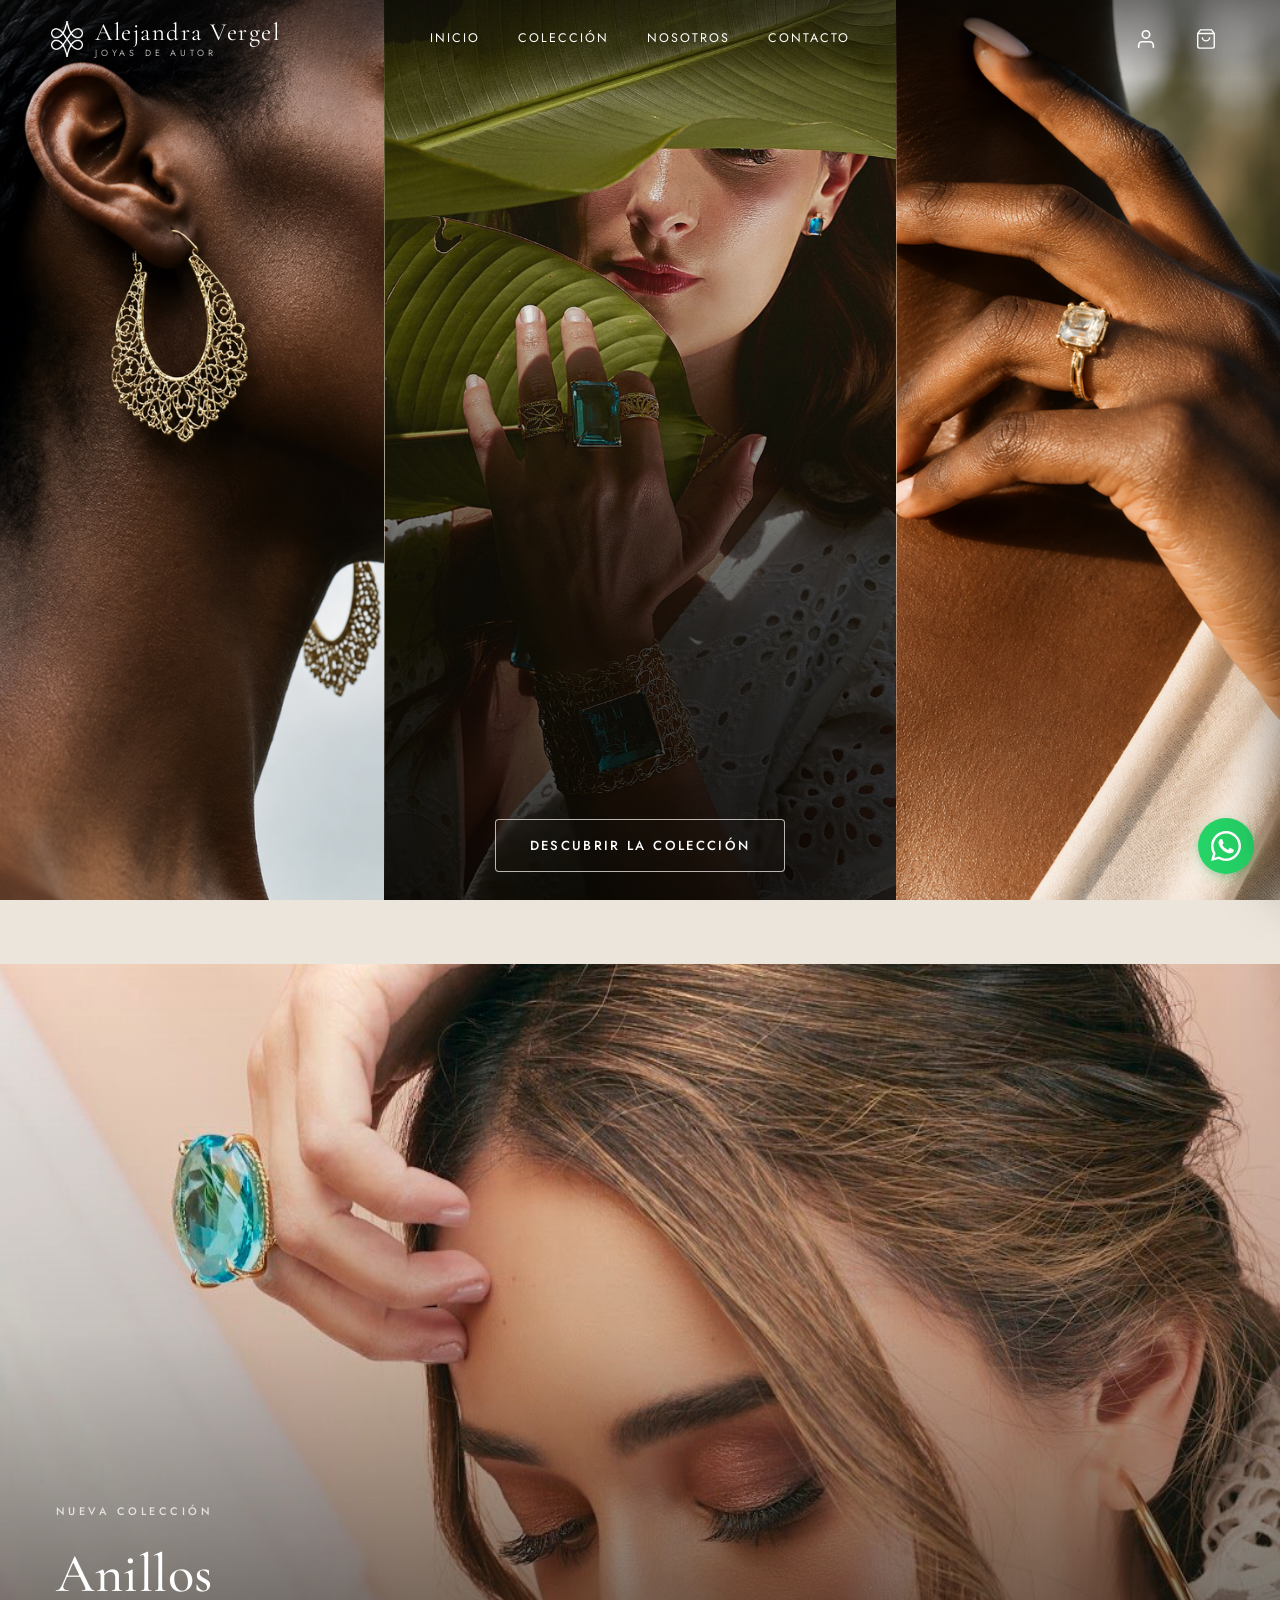
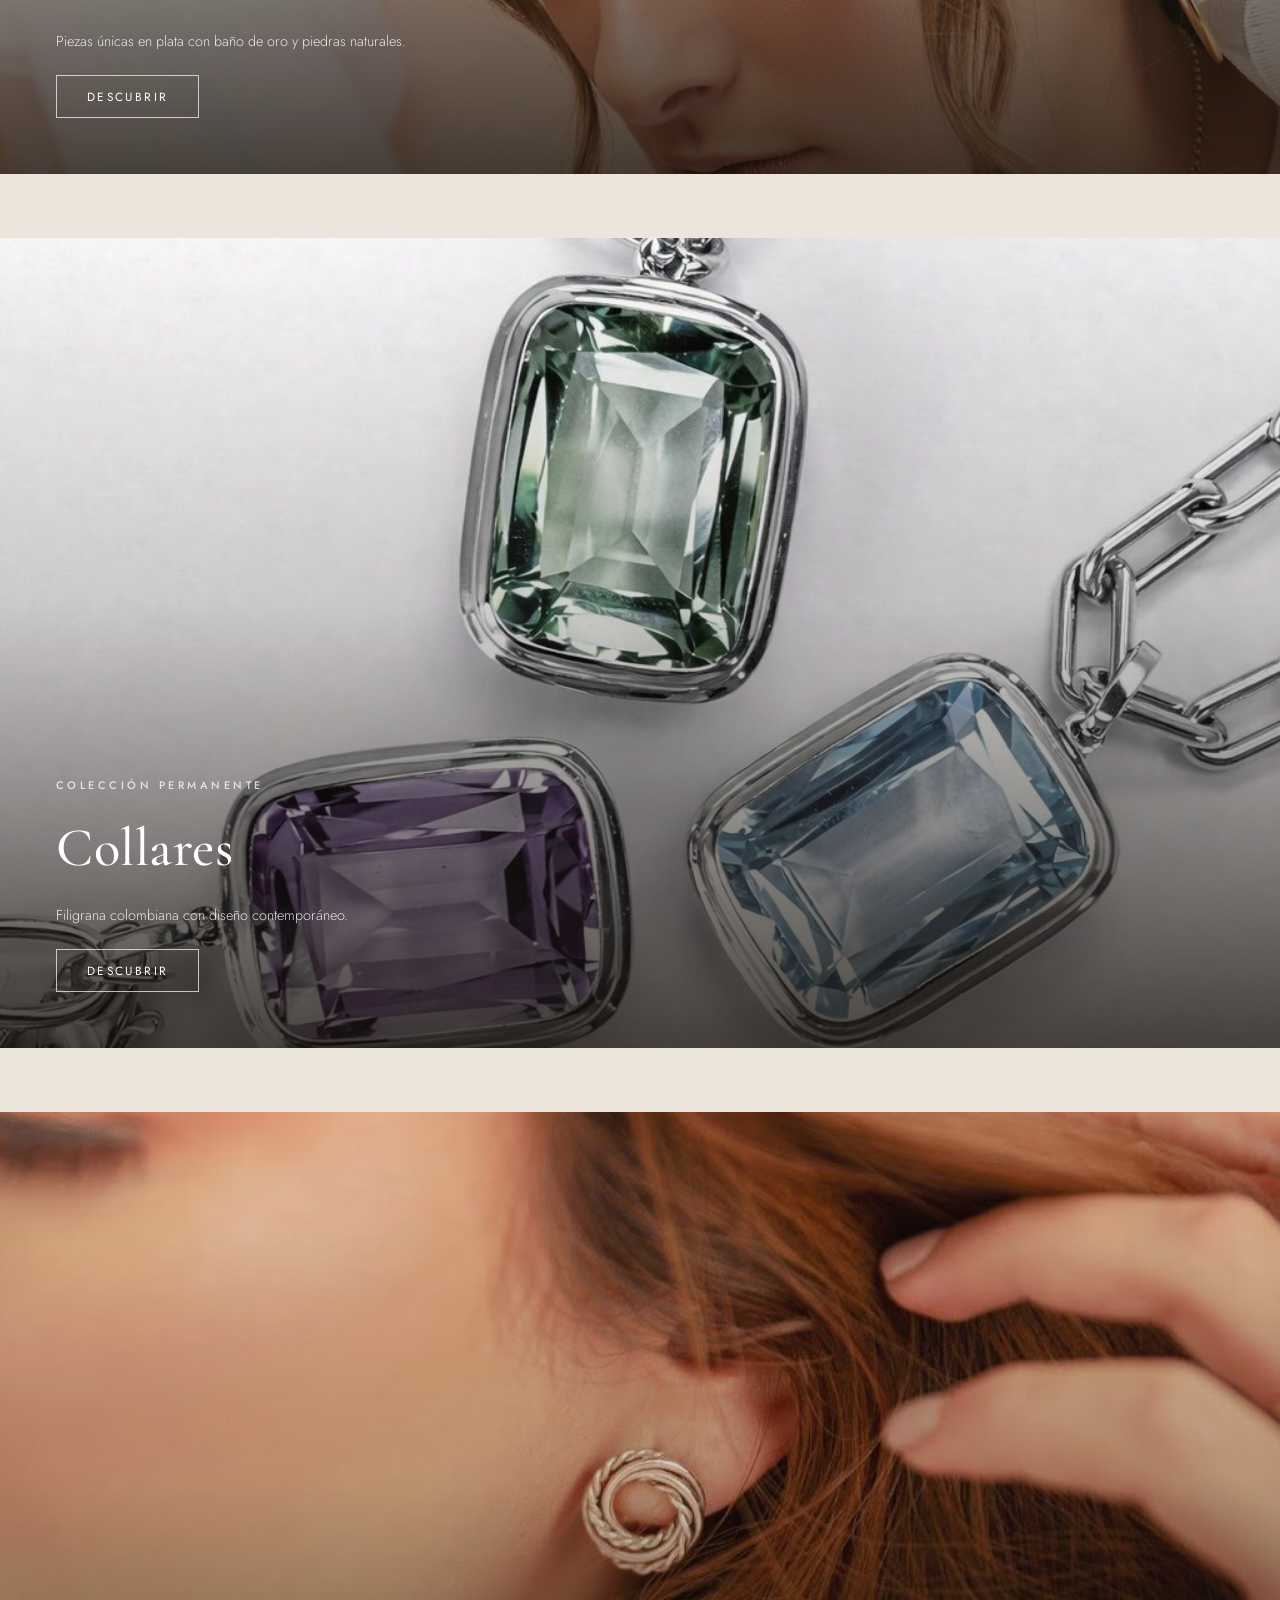
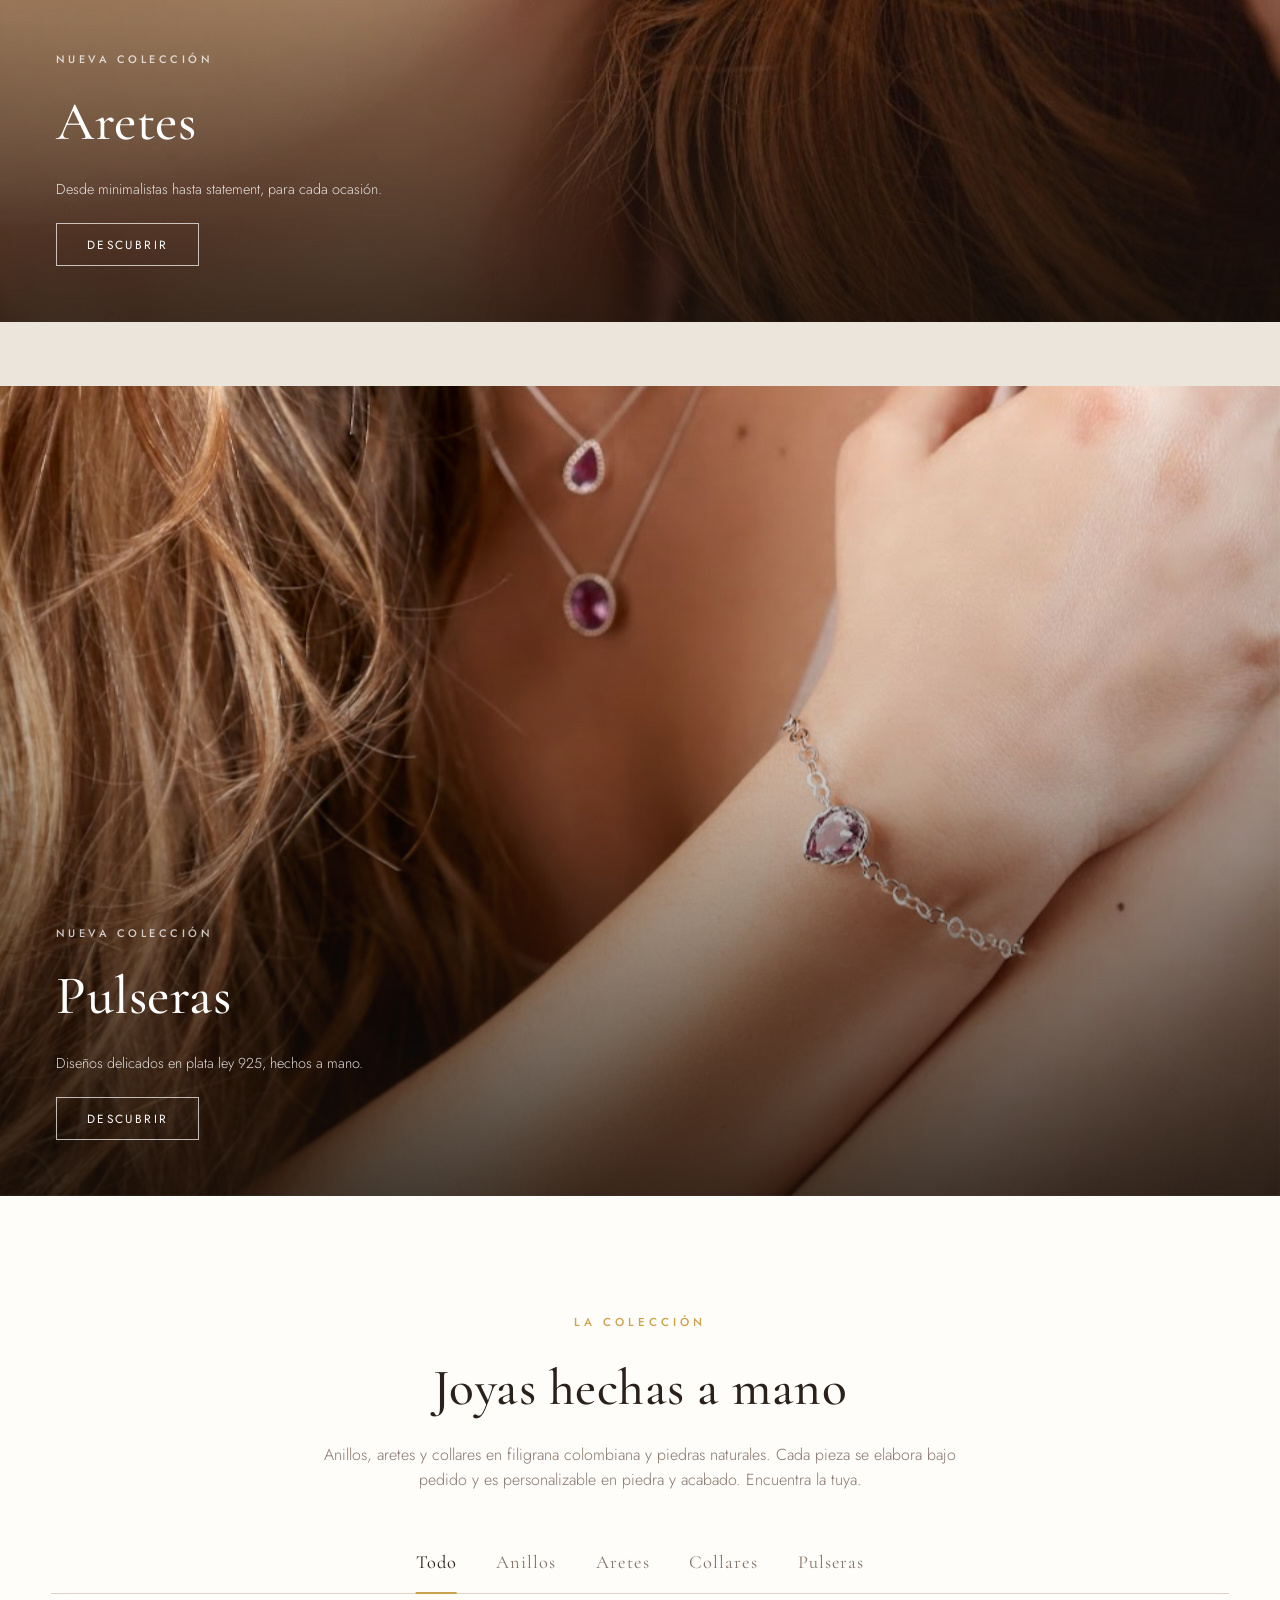
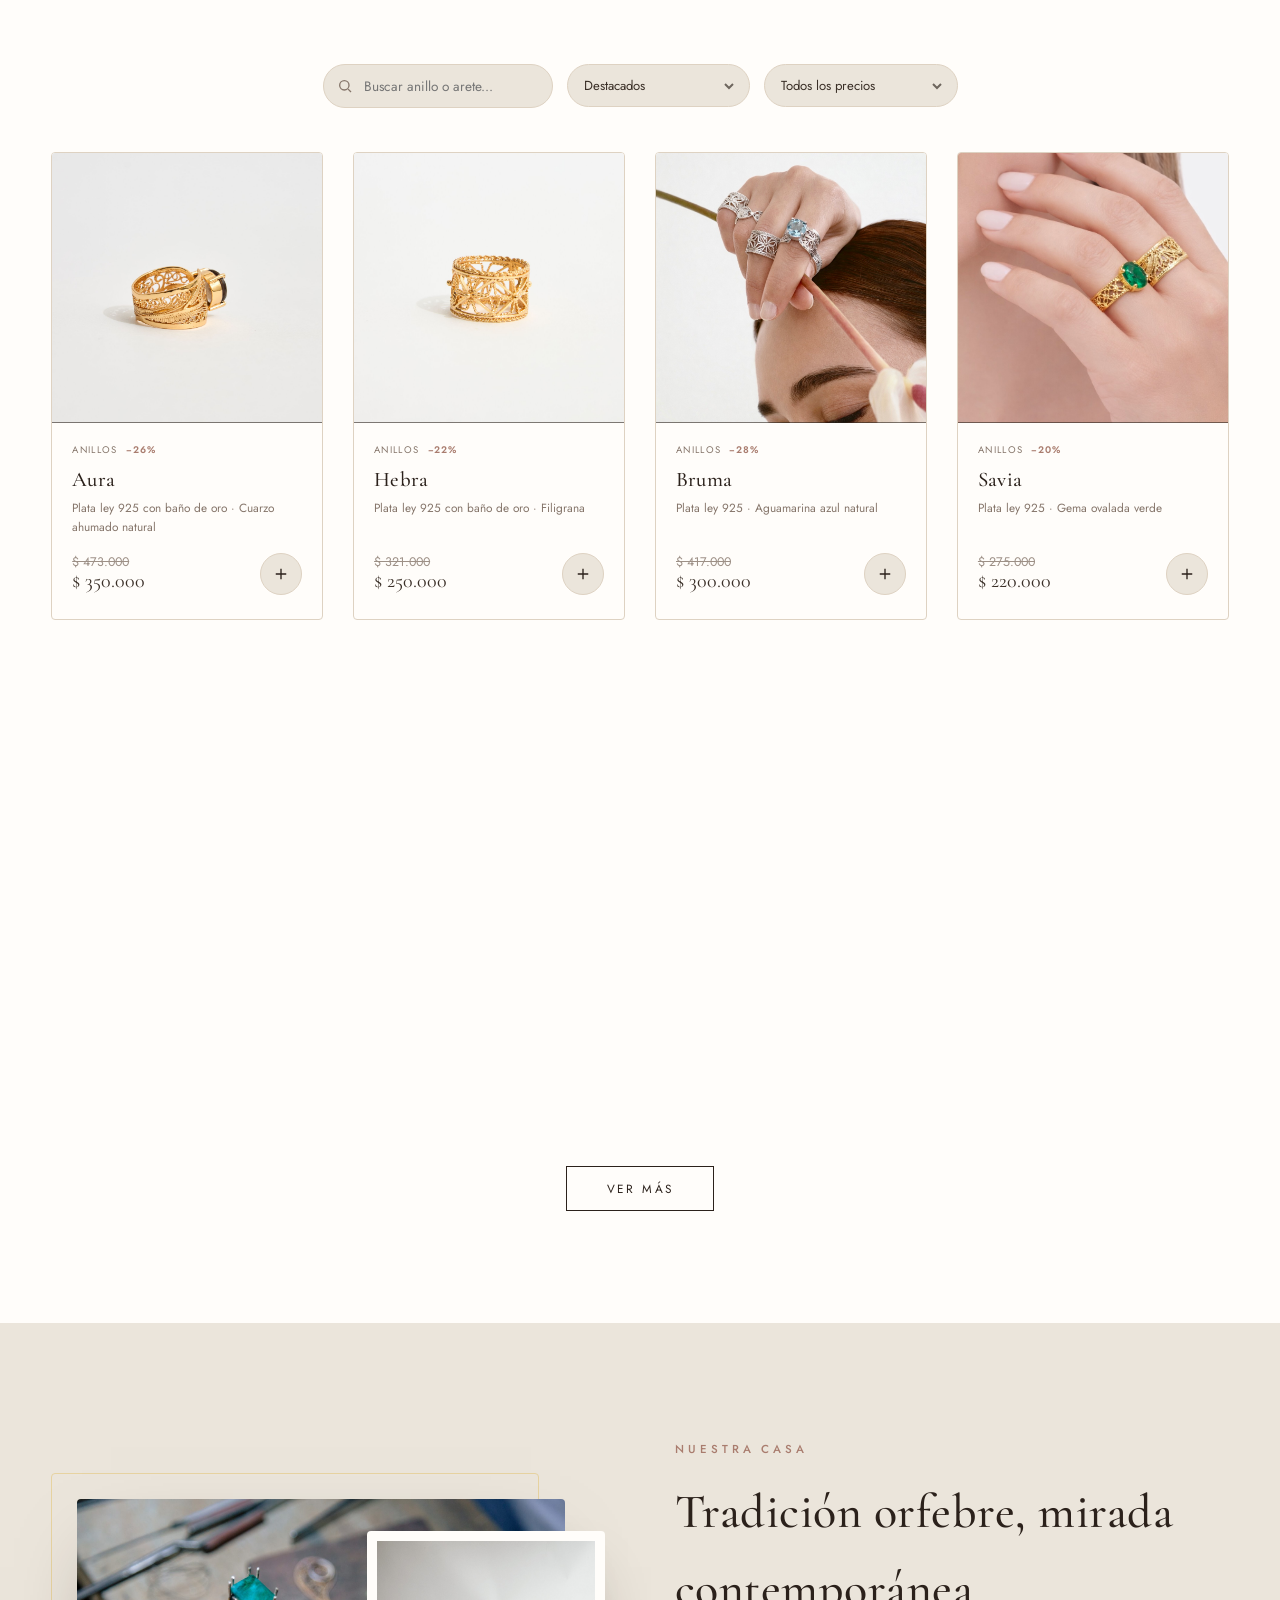
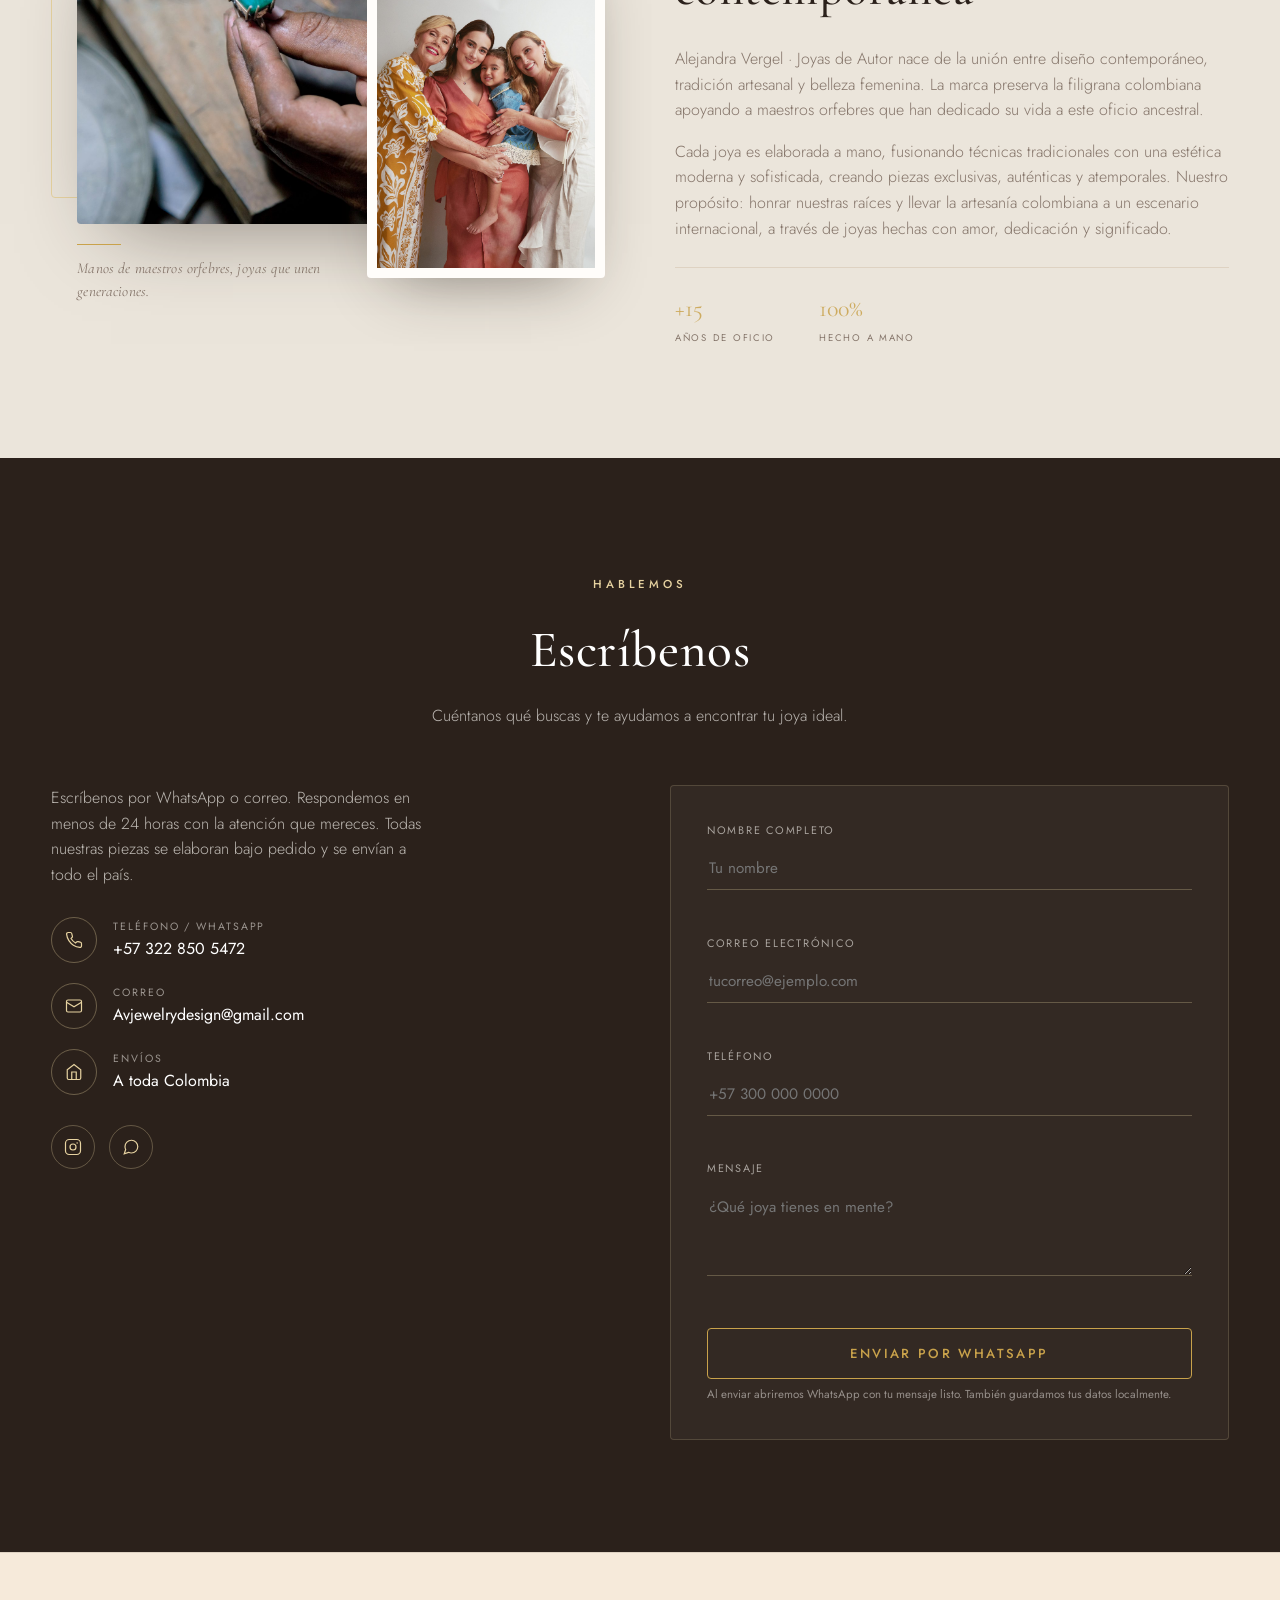
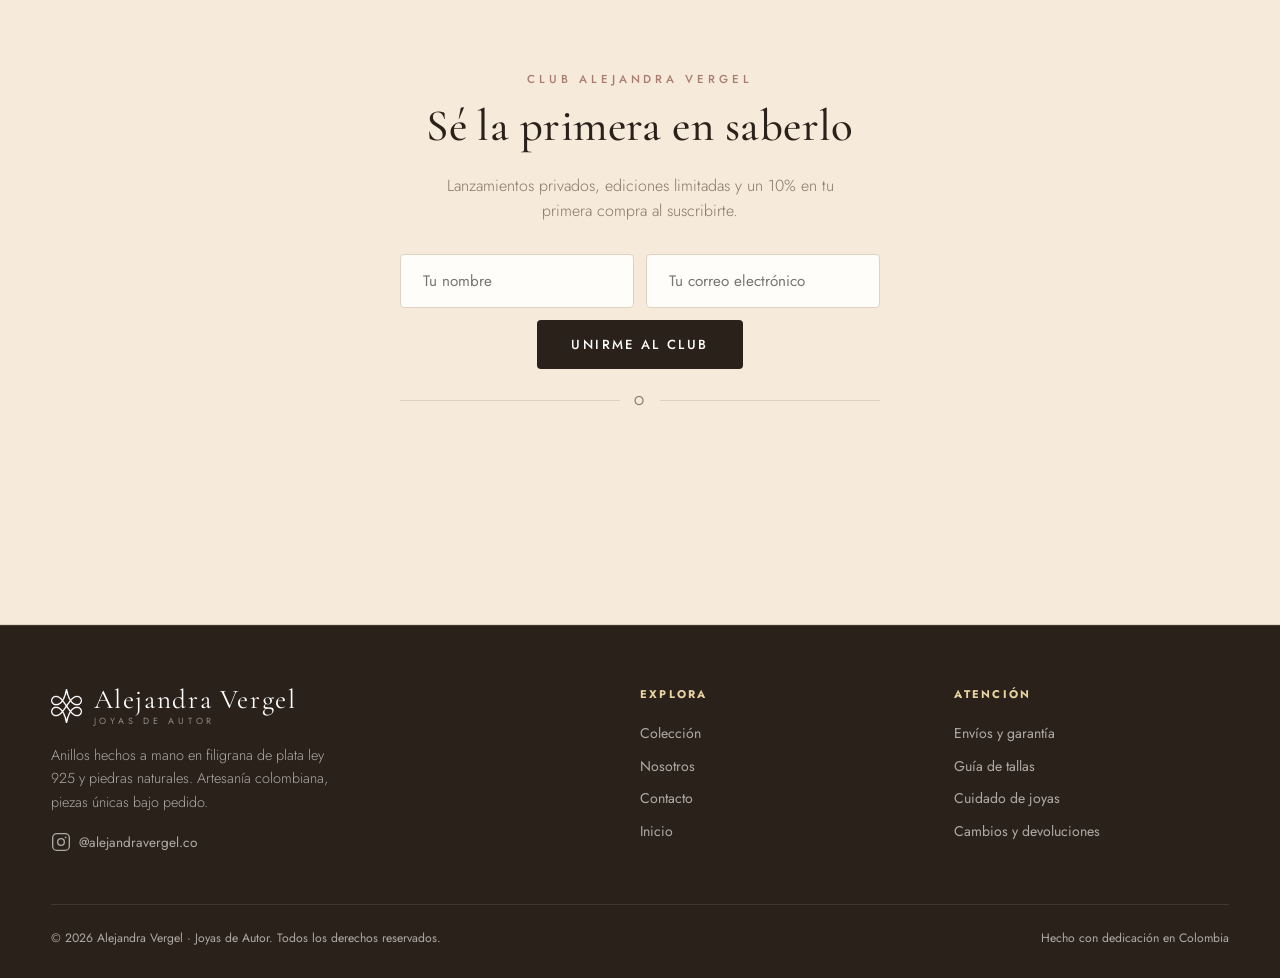
==== index.html @ c9b9416b "Pulseras: data-start y CSS en zona baja para mostrar la pulsera siempre" ====
<!DOCTYPE html>
<html lang="es">
<head>
<meta charset="UTF-8">
<meta name="viewport" content="width=device-width, initial-scale=1, viewport-fit=cover">
<meta name="format-detection" content="telephone=no">
<meta name="theme-color" content="#14110F">
<meta name="description" content="Alejandra Vergel · Alta joyería. Anillos artesanales en filigrana colombiana y piedras naturales. Piezas únicas hechas a mano.">
<title>Alejandra Vergel · Joyas de Autor</title>
<link rel="icon" type="image/png" href="img/brand/favicon.png">
<link rel="apple-touch-icon" href="img/brand/favicon.png">
<link rel="preconnect" href="https://fonts.googleapis.com">
<link rel="preconnect" href="https://fonts.gstatic.com" crossorigin>
<link href="https://fonts.googleapis.com/css2?family=Cormorant+Garamond:ital,wght@0,400;0,500;0,600;0,700;1,400&family=Jost:wght@300;400;500;600&display=swap" rel="stylesheet">
<script src="https://accounts.google.com/gsi/client" async defer></script>
<style>
/* ============================================================
   PALETA OFICIAL ALEJANDRA VERGEL
   Ivory · Nude · Chai · Shell · Blush · Vainilla · Sage · Dusty Rose
   ============================================================ */
:root{
  --ivory:#EBE5DB;        /* fondo principal — paleta AV */
  --vainilla:#F6EADA;     /* fondo cálido alterno */
  --white:#FFFDFA;
  --noir:#2B211B;         /* espresso cálido (reemplaza al negro) */
  --ink:#3A2F27;          /* texto principal */
  --ink-soft:#85756A;     /* texto secundario */
  --nude:#E6D0BF;
  --chai:#DFCBBB;
  --shell:#E0C2AF;
  --blush:#E4C3B8;
  --sage:#B2B3A0;         /* acento verde salvia */
  --rose:#CEA69B;         /* dusty rose — acento primario */
  --rose-deep:#A97C6E;    /* dusty rose profundo (hovers, énfasis) */
  --cartier:#A97C6E;      /* alias legado → dusty rose profundo */
  --cartier-deep:#8E6355;
  --tiffany:#B2B3A0;      /* alias legado → sage */
  --tiffany-soft:#C9CABA;
  --gold:#C9A24B;         /* dorado del monograma */
  --gold-soft:#E7D3A1;
  --line:#DED2C2;         /* líneas sutiles */
  --shadow:0 24px 60px -28px rgba(43,33,27,.28);
  --shadow-sm:0 10px 30px -16px rgba(43,33,27,.26);
  --radius:4px;           /* esquinas finas y editoriales */
  --serif:"Cormorant Garamond", Georgia, "Times New Roman", serif;
  --sans:"Jost", -apple-system, "Segoe UI", Roboto, Helvetica, Arial, sans-serif;
}

*{margin:0;padding:0;box-sizing:border-box}
html{scroll-behavior:smooth;-webkit-text-size-adjust:100%;text-size-adjust:100%}
body{
  font-family:var(--sans);
  color:var(--ink);
  background:var(--ivory);
  line-height:1.6;
  -webkit-font-smoothing:antialiased;
  overflow-x:hidden;
  -webkit-tap-highlight-color:transparent;
}
img{max-width:100%;display:block}
a{color:inherit;text-decoration:none;-webkit-tap-highlight-color:transparent}
button{font-family:inherit;cursor:pointer;border:none;background:none;-webkit-tap-highlight-color:transparent}
ul{list-style:none}

h1,h2,h3,.serif{font-family:var(--serif);font-weight:500;letter-spacing:.01em}
.eyebrow{
  font-family:var(--sans);font-size:.72rem;letter-spacing:.34em;
  text-transform:uppercase;color:var(--gold);font-weight:500;
}
.container{width:min(1240px,92%);margin-inline:auto}
section{padding:112px 0}

/* ---------- Botones ---------- */
.btn{
  display:inline-flex;align-items:center;gap:.6em;
  font-family:var(--sans);font-size:.82rem;letter-spacing:.18em;
  text-transform:uppercase;font-weight:500;
  padding:15px 34px;border-radius:var(--radius);
  transition:.35s cubic-bezier(.2,.7,.3,1);position:relative;overflow:hidden;
}
.btn-dark{background:var(--noir);color:var(--white)}
.btn-dark:hover{background:var(--cartier)}
.btn-gold{
  background:transparent;color:var(--gold);border:1.5px solid var(--gold);
}
.btn-gold:hover{background:rgba(201,162,75,.08)}
.btn-outline{border:1px solid var(--ink);color:var(--ink)}
.btn-outline:hover{background:var(--ink);color:var(--white)}
.btn-tiffany{background:var(--tiffany);color:var(--white)}
.btn-tiffany:hover{background:#089c98}

/* ============================================================
   HEADER
   ============================================================ */
.nav{
  position:fixed;top:0;left:0;width:100%;z-index:90;
  background:linear-gradient(180deg,rgba(10,8,6,.50) 0%,rgba(10,8,6,.20) 70%,rgba(10,8,6,0) 100%);
  backdrop-filter:blur(0);
  border-bottom:none;
  transition:background .4s,backdrop-filter .4s,box-shadow .4s;
}
.nav.scrolled{
  background:rgba(247,244,239,.5);
  backdrop-filter:blur(26px);
  box-shadow:var(--shadow-sm);
}
.nav-inner{display:grid;grid-template-columns:1fr auto 1fr;align-items:center;height:78px;gap:12px}
.nav-inner .brand{justify-self:start}
.nav-inner .nav-links{justify-self:center}
.nav-inner .nav-actions{justify-self:end}
.brand{display:flex;align-items:center;gap:12px;line-height:1}
.brand-mark{height:36px;width:auto;flex-shrink:0;transition:opacity .4s}
.brand-mark.on-dark{position:absolute;opacity:1}
.brand-mark.on-light{position:absolute;opacity:0}
.nav.scrolled .brand-mark.on-dark{opacity:0}
.nav.scrolled .brand-mark.on-light{opacity:1}
.brand-txt{display:flex;flex-direction:column;align-items:flex-start}
.brand .name{font-family:var(--serif);font-size:1.55rem;letter-spacing:.06em;color:#fff;transition:color .4s}
.brand .tag{font-size:.56rem;letter-spacing:.42em;text-transform:uppercase;color:rgba(255,255,255,.7);margin-top:4px;transition:color .4s}
.nav.scrolled .brand .name{color:var(--noir)}
.nav.scrolled .brand .tag{color:var(--ink-soft)}
.nav-links{display:flex;gap:38px}
.nav-links a{
  font-size:.78rem;letter-spacing:.16em;text-transform:uppercase;
  color:#fff;position:relative;padding:6px 0;transition:color .4s;
}
.nav.scrolled .nav-links a{color:var(--ink)}
.nav-links a::after{
  content:"";position:absolute;left:0;bottom:0;width:0;height:1px;
  background:var(--gold);transition:.35s;
}
.nav-links a:hover::after{width:100%}
.nav-actions{display:flex;align-items:center;gap:14px}
.icon-btn{width:46px;height:46px;display:grid;place-items:center;border-radius:50%;transition:.3s;color:#fff}
.nav.scrolled .icon-btn{color:var(--ink)}
.icon-btn:hover{background:rgba(255,255,255,.15);color:#fff}
.nav.scrolled .icon-btn:hover{background:var(--white);color:var(--cartier)}
.cart-btn{position:relative}
.cart-count{
  position:absolute;top:2px;right:2px;min-width:18px;height:18px;padding:0 4px;
  background:var(--cartier);color:#fff;font-size:.62rem;font-weight:600;
  border-radius:10px;display:grid;place-items:center;font-family:var(--sans);
  transform:scale(0);transition:.3s;
}
.cart-count.show{transform:scale(1)}
.burger{display:none;flex-direction:column;gap:5px;width:46px;height:46px;justify-content:center;align-items:center}
.burger span{width:22px;height:1.6px;background:#fff;transition:.3s}
.nav.scrolled .burger span{background:var(--ink)}
.burger.open span:nth-child(1){transform:translateY(6.6px) rotate(45deg)}
.burger.open span:nth-child(2){opacity:0}
.burger.open span:nth-child(3){transform:translateY(-6.6px) rotate(-45deg)}

/* ============================================================
   HERO — 5 paneles con cortes diagonales + líneas neo
   ============================================================ */
.hero{
  position:relative;
  height:100vh;height:100dvh;min-height:560px;
  overflow:hidden;
  background:#0a0806;
}

/* Todos los paneles posicionados absolutamente */
.hpanel{
  position:absolute;
  overflow:hidden;
}
.hpanel img{
  width:100%;height:100%;
  object-fit:cover;object-position:center center;
  display:block;
}
/* Entrada cinematográfica sutil, estilo maison */
.hp-central img{animation:heroZoom 12s cubic-bezier(.2,.6,.3,1) forwards}
.hp-medio1 img,.hp-medio2 img{animation:heroZoom 16s cubic-bezier(.2,.6,.3,1) forwards}
@keyframes heroZoom{from{transform:scale(1.07)}to{transform:scale(1)}}
@media (prefers-reduced-motion: reduce){
  .hp-central img,.hp-medio1 img,.hp-medio2 img{animation:none}
}

.hp-medio1{
  left:0;top:0;width:30%;height:100%;
  z-index:2;
}
.hp-medio1 img{object-position:60% 20%}

/* ── PANEL CENTRAL ── */
.hp-central{
  left:30%;top:0;width:40%;height:100%;
  z-index:1;
}
.hp-central img{object-position:center 22%}

/* Overlay — más transparente arriba para ver a Alejandra, texto abajo */
.hp-central-overlay{
  position:absolute;inset:0;
  display:flex;flex-direction:column;
  align-items:center;justify-content:flex-end;
  padding:0 24px 28px;
  background:linear-gradient(to bottom,
    rgba(6,4,2,.04) 0%,
    rgba(6,4,2,.08) 35%,
    rgba(6,4,2,.55) 60%,
    rgba(6,4,2,.80) 100%);
  color:#fff;text-align:center;z-index:5;
}
.hp-central-overlay .eyebrow{
  color:var(--vainilla);letter-spacing:.46em;font-size:.68rem;margin-bottom:18px;opacity:.92;
}
.hp-central-overlay .h1-name{
  font-family:var(--serif);font-size:clamp(2.3rem,4.6vw,4.2rem);
  font-weight:500;letter-spacing:.05em;color:#fff;
  line-height:1;margin:0;
}
.hero-rule{
  width:56px;height:1px;margin:14px auto 10px;
  background:linear-gradient(90deg,transparent,var(--gold-soft),transparent);
}
.hp-central-overlay .h1-surname{
  font-family:var(--serif);font-size:clamp(2.3rem,4.6vw,4.2rem);
  font-weight:400;font-style:italic;letter-spacing:.05em;
  color:var(--gold-soft);line-height:1;margin:0 0 34px;
}

.hero-cta{display:flex;gap:14px;flex-wrap:wrap;justify-content:center}
.btn-hero{
  border:1px solid rgba(255,253,250,.7);color:#fff;background:rgba(43,33,27,.12);
  backdrop-filter:blur(2px);
}
.btn-hero:hover{background:var(--vainilla);color:var(--noir);border-color:var(--vainilla)}
.hero-outline{color:#fff !important;border-color:rgba(255,255,255,.5) !important}
.hero-outline:hover{background:#fff !important;color:var(--noir) !important}

.hp-medio2{
  right:0;top:0;width:30%;height:100%;
  z-index:2;
}
.hp-medio2 img{object-position:100% 45%}

/* ── DIVISORES — línea de luz sutil, sin brillo artificial ── */
.hero-divider{
  position:absolute;top:0;width:1px;height:100%;z-index:10;pointer-events:none;
  background:linear-gradient(to bottom,
    rgba(246,234,218,0) 0%,
    rgba(246,234,218,.45) 30%,
    rgba(246,234,218,.65) 50%,
    rgba(246,234,218,.45) 70%,
    rgba(246,234,218,0) 100%);
}
.hero-divider-left{left:30%}
.hero-divider-right{left:70%}

/* MOBILE */
@media(max-width:680px){
  /* vh/lvh (viewport grande): la foto llega hasta el fondo aunque Safari muestre sus barras */
  .hero{height:100vh;height:100lvh}
  .hp-medio1,.hp-medio2{display:none}
  .hp-central{left:0;width:100%}
  .hero-lines,.hero-divider{display:none}
  .hp-central-overlay{justify-content:flex-end;padding-bottom:calc(28px + env(safe-area-inset-bottom))}
}
/* Tablet: los paneles laterales quedan angostos y aprietan el texto central */
@media(min-width:681px) and (max-width:920px){
  .hp-medio1,.hp-medio2{width:18%}
  .hp-central{left:18%;width:64%}
}


/* ============================================================
   EDITORIAL — UNA IMAGEN POR CATEGORÍA A TAMAÑO HERO (estilo Cartier)
   ============================================================ */
.editorial{padding:64px 0 0;background:var(--ivory)}
.edit-grid{display:grid;grid-template-columns:1fr;gap:64px}
.edit-card{position:relative;overflow:hidden;cursor:pointer;height:90vh;height:90svh;min-height:520px}
.edit-card img{position:absolute;inset:0;width:100%;height:100%;object-fit:cover;transition:transform .8s cubic-bezier(.2,.7,.3,1);will-change:transform}
.edit-card:hover img{transform:scale(1.05)}
.edit-card::after{content:"";position:absolute;inset:0;background:linear-gradient(to top,rgba(20,15,10,.78) 0%,rgba(20,15,10,.18) 55%,transparent 100%)}
.edit-txt{position:absolute;bottom:0;left:0;right:0;padding:56px;z-index:2}
.edit-txt .eyebrow2{font-size:.68rem;letter-spacing:.32em;text-transform:uppercase;color:rgba(255,255,255,.75);font-weight:500}
.edit-txt h3{font-family:var(--serif);font-size:clamp(2rem,4.5vw,3.4rem);color:#fff;margin:8px 0 12px;font-weight:500}
.edit-txt p{font-size:.9rem;color:rgba(255,255,255,.85);font-weight:300;margin-bottom:22px;max-width:360px;line-height:1.6}
.edit-btn{display:inline-block;border:1.5px solid rgba(255,255,255,.7);color:#fff;padding:12px 30px;font-size:.74rem;letter-spacing:.2em;text-transform:uppercase;background:transparent;cursor:pointer;transition:.3s;font-family:var(--sans)}
.edit-card:hover .edit-btn,.edit-btn:hover{background:#fff;color:var(--noir);border-color:#fff}
/* Portátil: enfoque fijo a la pieza */
@media(min-width:1025px){
  .edit-card[data-tipo="anillos"] img{object-position:25% 8%}
  .edit-card[data-tipo="aretes"] img{object-position:46% 32%}
  .edit-card[data-tipo="pulseras"] img{object-position:65% 88%}
}
@media(max-width:920px){
  .edit-card{height:80vh;height:80svh;min-height:460px}
  .edit-txt{padding:40px}
}
@media(max-width:640px){
  .editorial{padding:40px 0 0}
  .edit-grid{gap:40px}
  .edit-card{height:100vh;height:100svh;min-height:420px}
  .edit-txt{padding:26px}
  .edit-txt p{max-width:300px}
}

/* Botón Ver más del catálogo */
.vermas-wrap{display:flex;justify-content:center;margin-top:48px}
.btn-vermas{border:1.5px solid var(--noir);background:transparent;color:var(--noir);padding:13px 40px;font-size:.74rem;letter-spacing:.2em;text-transform:uppercase;font-family:var(--sans);cursor:pointer;transition:.3s}
.btn-vermas:hover{background:var(--noir);color:#fff}

/* ============================================================
   FRANJA / MARQUEE
   ============================================================ */
.strip{background:var(--noir);color:var(--ivory);padding:18px 0;overflow:hidden;white-space:nowrap}
.strip-track{display:inline-flex;gap:60px;animation:scroll 26s linear infinite}
.strip-track span{font-family:var(--serif);font-style:italic;font-size:1.1rem;letter-spacing:.05em;opacity:.85}
.strip-track span::after{content:"✦";margin-left:60px;color:var(--gold);font-style:normal}
@keyframes scroll{to{transform:translateX(-50%)}}

/* ============================================================
   SECCIÓN TÍTULOS
   ============================================================ */
.sec-head{text-align:center;max-width:640px;margin:0 auto 56px}
.sec-head h2{font-size:clamp(2.1rem,5vw,3.2rem);margin:14px 0 12px;color:var(--noir)}
.sec-head p{color:var(--ink-soft);font-weight:300}

/* ============================================================
   CATÁLOGO — filtros + grid
   ============================================================ */
.catalogo{background:var(--white)}
/* Navegación de catálogo · dos niveles, estilo alta joyería */
.cat-nav{margin-bottom:30px}
.cat-types{
  display:flex;flex-wrap:wrap;align-items:center;justify-content:center;gap:40px;
  padding-bottom:18px;border-bottom:1px solid var(--line);
}
.cat-type{
  position:relative;background:none;border:none;cursor:pointer;
  font-family:var(--serif);font-size:1.15rem;letter-spacing:.05em;
  color:var(--ink-soft);transition:color .3s;padding:2px 0;
}
.cat-type::after{
  content:"";position:absolute;left:50%;bottom:-19px;width:0;height:2px;
  background:var(--gold);transform:translateX(-50%);transition:width .38s cubic-bezier(.4,0,.2,1);
}
.cat-type:hover{color:var(--noir)}
.cat-type.active{color:var(--noir)}
.cat-type.active::after{width:100%}
.cat-subs{
  display:flex;flex-wrap:wrap;align-items:center;justify-content:center;gap:28px;
  margin-top:22px;min-height:18px;
}
.cat-sub{
  position:relative;background:none;border:none;cursor:pointer;
  font-size:.72rem;letter-spacing:.2em;text-transform:uppercase;
  color:var(--ink-soft);transition:color .3s;padding:2px 0;
}
.cat-sub::after{
  content:"";position:absolute;left:0;bottom:-6px;width:0;height:1px;
  background:var(--cartier);transition:width .3s;
}
.cat-sub:hover{color:var(--noir)}
.cat-sub.active{color:var(--cartier)}
.cat-sub.active::after{width:100%}
.filters-row2{
  display:flex;flex-wrap:wrap;gap:14px;align-items:center;justify-content:center;
  margin-bottom:44px;color:var(--ink-soft);font-size:.8rem;
}
.search-box{position:relative;display:flex;align-items:center}
.search-box svg{position:absolute;left:14px;color:var(--ink-soft)}
.search-box input{
  font-family:var(--sans);font-size:.85rem;padding:11px 16px 11px 40px;
  border:1px solid var(--line);border-radius:40px;width:230px;background:var(--ivory);
  color:var(--ink);transition:.3s;
}
.search-box input:focus{outline:none;border-color:var(--tiffany);background:#fff}
.select-wrap select{
  font-family:var(--sans);font-size:.82rem;padding:11px 38px 11px 16px;
  border:1px solid var(--line);border-radius:40px;background:var(--ivory);
  color:var(--ink);cursor:pointer;appearance:none;
  background-image:url("data:image/svg+xml,%3Csvg xmlns='http://www.w3.org/2000/svg' width='12' height='12' fill='none' stroke='%236E665E' stroke-width='2'%3E%3Cpath d='M2 4l4 4 4-4'/%3E%3C/svg%3E");
  background-repeat:no-repeat;background-position:right 14px center;
}
.select-wrap select:focus{outline:none;border-color:var(--tiffany)}

.grid{display:grid;grid-template-columns:repeat(4,1fr);gap:30px}
.card{
  background:var(--white);border:1px solid var(--line);border-radius:var(--radius);
  overflow:hidden;transition:.45s cubic-bezier(.2,.7,.3,1);position:relative;
  display:flex;flex-direction:column;cursor:pointer;
}
.card:hover{transform:translateY(-8px);box-shadow:var(--shadow);border-color:transparent}
/* Entrada suave de las cards (solo opacidad — no interfiere con el hover) */
#grid .card{opacity:0;transition:opacity .7s cubic-bezier(.2,.7,.3,1),transform .45s cubic-bezier(.2,.7,.3,1),box-shadow .45s cubic-bezier(.2,.7,.3,1),border-color .45s cubic-bezier(.2,.7,.3,1)}
#grid .card.in{opacity:1}
.card-media{
  position:relative;aspect-ratio:1/1;
  background:linear-gradient(155deg,#FDF8F0,#EFE3D3);
  overflow:hidden;
}
.card-media img{
  position:absolute;inset:0;width:100%;height:100%;object-fit:cover;
  transition:.6s cubic-bezier(.2,.7,.3,1);
}
.card:hover .card-media img{transform:scale(1.06)}
.card-media svg{
  position:absolute;inset:0;margin:auto;width:62%;height:62%;
  transition:.6s cubic-bezier(.2,.7,.3,1);
}
.card:hover .card-media svg{transform:scale(1.08) rotate(-2deg)}
.card-cat-row{display:flex;align-items:center;gap:8px;margin-bottom:4px}
.card-cat{
  font-size:.6rem;letter-spacing:.14em;
  text-transform:uppercase;color:var(--ink-soft);
}
.card-quick{
  position:absolute;inset:auto 0 0 0;background:var(--noir);color:#fff;
  text-align:center;padding:13px;font-size:.72rem;letter-spacing:.18em;
  text-transform:uppercase;transform:translateY(100%);transition:.4s;
}
.card:hover .card-quick{transform:translateY(0)}
.card-body{padding:20px 20px 24px;display:flex;flex-direction:column;gap:6px;flex:1}
.card-name{font-family:var(--serif);font-size:1.3rem;color:var(--noir);line-height:1.2}
.card-mat{font-size:.74rem;color:var(--ink-soft);flex:1}
.card-foot{display:flex;align-items:center;justify-content:space-between;margin-top:10px}
.card-prices{display:flex;flex-direction:column;line-height:1.1}
.card-price-old{font-size:.78rem;color:var(--ink-soft);text-decoration:line-through;opacity:.8}
.card-price{font-family:var(--serif);font-size:1.25rem;color:var(--ink)}
.card-badge{
  font-size:.6rem;letter-spacing:.1em;font-weight:600;
  color:var(--cartier);font-family:var(--sans);
}
.add-mini{
  width:42px;height:42px;border-radius:50%;background:var(--ivory);
  display:grid;place-items:center;color:var(--noir);transition:.3s;border:1px solid var(--line);flex-shrink:0;
}
.add-mini:hover{background:var(--tiffany);color:#fff;border-color:var(--tiffany);transform:rotate(90deg)}
.empty-state{grid-column:1/-1;text-align:center;padding:60px 0;color:var(--ink-soft)}

/* Precio en modal */
.price-row{display:flex;align-items:baseline;gap:12px;flex-wrap:wrap;margin-bottom:22px}
.price-old{font-size:1.05rem;color:var(--ink-soft);text-decoration:line-through;opacity:.75}
.price-badge{background:var(--cartier);color:#fff;font-size:.7rem;font-weight:600;padding:4px 10px;border-radius:30px;font-family:var(--sans)}
.opt-size{min-width:42px;text-align:center}

/* Galería modal */
.modal-media{position:relative;display:flex;flex-direction:column;align-items:center;justify-content:center;gap:14px;padding:24px}
.modal-main-img{width:100%;height:auto;object-fit:cover;border-radius:var(--radius);max-height:420px}
.modal-thumbs{display:flex;gap:8px;flex-wrap:wrap;justify-content:center}
.modal-thumb{width:54px;height:54px;border-radius:6px;overflow:hidden;border:2px solid transparent;transition:.25s;padding:0}
.modal-thumb.active{border-color:var(--gold)}
.modal-thumb img{width:100%;height:100%;object-fit:cover}

/* ============================================================
   NOSOTROS
   ============================================================ */
.about{background:var(--ivory)}
.about-grid{display:grid;grid-template-columns:1fr 1fr;gap:70px;align-items:center}
/* Collage editorial: el oficio + las generaciones (alta joyería) */
.about-art{position:relative;padding:26px 40px 84px 26px}
.about-art::before{
  content:"";position:absolute;top:0;left:0;right:66px;bottom:110px;
  border:1px solid var(--gold-soft);border-radius:var(--radius);pointer-events:none;
}
.about-photo-main{
  position:relative;border-radius:var(--radius);overflow:hidden;margin:0;
  box-shadow:0 34px 80px -34px rgba(43,33,27,.5);
}
.about-photo-main img{width:100%;height:auto;display:block;transition:transform 1.4s cubic-bezier(.2,.7,.3,1)}
.about-art:hover .about-photo-main img{transform:scale(1.035)}
.about-photo-over{
  position:absolute;right:0;bottom:30px;width:43%;margin:0;
  background:var(--white);padding:10px;border-radius:var(--radius);
  box-shadow:0 26px 60px -26px rgba(43,33,27,.45);
}
.about-photo-over img{width:100%;height:auto;display:block}
.about-caption{
  position:absolute;left:26px;bottom:4px;font-family:var(--serif);font-style:italic;
  font-size:.95rem;color:var(--ink-soft);max-width:48%;line-height:1.55;letter-spacing:.01em;
}
.about-caption::before{content:"";display:block;width:44px;height:1px;background:var(--gold);margin-bottom:12px}
@media(max-width:640px){
  .about-art{padding:16px 16px 90px 16px}
  .about-art::before{right:42px;bottom:106px}
  .about-photo-over{width:50%;padding:7px;bottom:70px}
  .about-caption{left:16px;right:16px;bottom:8px;max-width:none}
}
.about-txt .eyebrow{color:var(--rose-deep)}
.about-txt h2{font-size:clamp(2rem,4.5vw,3rem);margin:14px 0 18px;color:var(--noir)}
.about-txt p{color:var(--ink-soft);margin-bottom:16px;font-weight:300}
.about-feats{display:flex;gap:44px;margin-top:26px;padding-top:22px;border-top:1px solid var(--line)}
.about-feats .num{font-family:var(--serif);font-size:1.5rem;color:var(--gold);opacity:.85}
.about-feats .lbl{font-size:.6rem;letter-spacing:.18em;text-transform:uppercase;color:var(--ink-soft);margin-top:2px}

/* ============================================================
   CONTACTO
   ============================================================ */
.contact{background:var(--noir);color:var(--ivory)}
.contact .sec-head h2{color:#fff}
.contact .sec-head p{color:rgba(247,244,239,.7)}
.contact-grid{display:grid;grid-template-columns:1fr 1fr;gap:60px;align-items:start}
.contact-info h3{font-family:var(--serif);font-size:1.7rem;color:var(--gold-soft);margin-bottom:8px}
.contact-info p{color:rgba(247,244,239,.72);max-width:380px;margin-bottom:30px;font-weight:300}
.info-row{display:flex;gap:16px;align-items:center;margin-bottom:20px}
.info-row .ic{width:46px;height:46px;border-radius:50%;border:1px solid rgba(231,211,161,.35);display:grid;place-items:center;color:var(--gold-soft);flex-shrink:0}
.info-row .t{font-size:.66rem;letter-spacing:.18em;text-transform:uppercase;color:rgba(247,244,239,.55)}
.info-row .v{color:#fff}
.socials{display:flex;gap:14px;margin-top:30px}
.socials a{width:44px;height:44px;border-radius:50%;border:1px solid rgba(231,211,161,.3);display:grid;place-items:center;color:var(--gold-soft);transition:.3s}
.socials a:hover{background:var(--gold);color:var(--noir);border-color:var(--gold);transform:translateY(-4px)}

.form-card{background:rgba(255,255,255,.04);border:1px solid rgba(231,211,161,.18);border-radius:var(--radius);padding:36px}
.field{margin-bottom:20px}
.field label{display:block;font-size:.68rem;letter-spacing:.16em;text-transform:uppercase;color:rgba(247,244,239,.6);margin-bottom:8px}
.field input,.field textarea{
  width:100%;font-family:var(--sans);font-size:.95rem;color:#fff;
  background:transparent;border:none;border-bottom:1px solid rgba(231,211,161,.28);
  padding:10px 2px;transition:.3s;
}
.field input:focus,.field textarea:focus{outline:none;border-bottom-color:var(--tiffany)}
.field textarea{resize:vertical;min-height:90px}
.field .err{display:block;color:#FF9DAB;font-size:.72rem;margin-top:6px;min-height:1em;opacity:0;transition:.2s}
.field.invalid .err{opacity:1}
.field.invalid input,.field.invalid textarea{border-bottom-color:#FF6B81}
.form-note{font-size:.72rem;color:rgba(247,244,239,.5);margin-top:6px}

/* ============================================================
   NEWSLETTER
   ============================================================ */
.news{
  background:var(--vainilla);color:var(--ink);
  text-align:center;border-top:1px solid var(--line);border-bottom:1px solid var(--line);
}
.news h2{font-size:clamp(1.9rem,4.5vw,2.8rem);margin-bottom:10px;color:var(--noir)}
.news p{max-width:440px;margin:0 auto 30px;font-weight:300;color:var(--ink-soft)}
.news-form{display:flex;gap:12px;max-width:480px;margin:0 auto;flex-wrap:wrap;justify-content:center}
.news-form input{
  flex:1;min-width:220px;font-family:var(--sans);font-size:.95rem;padding:15px 22px;
  border:1px solid var(--line);border-radius:var(--radius);background:var(--white);color:var(--ink);
}
.news-form input:focus{outline:none;border-color:var(--gold)}
.news-divider{display:flex;align-items:center;gap:14px;max-width:480px;margin:22px auto;color:var(--ink-soft);font-size:.8rem;text-transform:uppercase;letter-spacing:.1em}
.news-divider::before,.news-divider::after{content:"";flex:1;height:1px;background:var(--line)}
.google-signin-wrap{display:flex;justify-content:center;min-height:44px}
.news-msg{min-height:1.4em;margin-top:16px;font-size:.85rem;font-weight:500}

/* ============================================================
   FOOTER
   ============================================================ */
.footer{background:var(--noir);color:rgba(247,244,239,.65);padding:60px 0 30px;border-top:1px solid rgba(231,211,161,.12)}
.footer-grid{display:grid;grid-template-columns:2fr 1fr 1fr;gap:40px;margin-bottom:44px}
.footer .brand .name{color:#fff}
.footer .brand .tag{color:rgba(247,244,239,.5)}
.footer-col h4{font-size:.7rem;letter-spacing:.2em;text-transform:uppercase;color:var(--gold-soft);margin-bottom:18px}
.footer-col a{display:block;margin-bottom:10px;font-size:.88rem;transition:.3s}
.footer-col a:hover{color:#fff;padding-left:5px}
.footer-bottom{border-top:1px solid rgba(231,211,161,.12);padding-top:24px;display:flex;justify-content:space-between;flex-wrap:wrap;gap:10px;font-size:.76rem}

/* ============================================================
   CARRITO (drawer)
   ============================================================ */
.overlay{position:fixed;inset:0;background:rgba(20,17,15,.55);backdrop-filter:blur(3px);opacity:0;visibility:hidden;transition:.4s;z-index:100}
.overlay.open{opacity:1;visibility:visible}
.drawer{
  position:fixed;top:0;right:0;height:100%;width:min(420px,100%);background:var(--ivory);
  z-index:101;display:flex;flex-direction:column;transform:translateX(100%);
  transition:.45s cubic-bezier(.4,0,.1,1);box-shadow:-20px 0 60px -20px rgba(0,0,0,.4);
}
.drawer.open{transform:translateX(0)}
.drawer-head{display:flex;align-items:center;justify-content:space-between;padding:24px 26px;border-bottom:1px solid var(--line)}
.drawer-head h3{font-size:1.5rem;color:var(--noir)}
.drawer-close{width:40px;height:40px;border-radius:50%;display:grid;place-items:center;transition:.3s;color:var(--ink)}
.drawer-close:hover{background:var(--white);color:var(--cartier);transform:rotate(90deg)}
.drawer-body{flex:1;overflow-y:auto;padding:10px 26px}
.cart-empty{text-align:center;padding:70px 20px;color:var(--ink-soft)}
.cart-empty svg{opacity:.3;margin-bottom:16px}
.cart-item{display:flex;gap:14px;padding:18px 0;border-bottom:1px solid var(--line)}
.cart-item .thumb{width:74px;height:74px;border-radius:var(--radius);background:linear-gradient(155deg,#FDF8F0,#EFE3D3);display:grid;place-items:center;flex-shrink:0}
.cart-item .thumb svg{width:64%}
.cart-item .info{flex:1;min-width:0}
.cart-item .nm{font-family:var(--serif);font-size:1.1rem;color:var(--noir);line-height:1.2}
.cart-item .vr{font-size:.72rem;color:var(--ink-soft)}
.cart-item .pr{font-size:.9rem;color:var(--ink);margin-top:2px}
.qty{display:inline-flex;align-items:center;border:1px solid var(--line);border-radius:30px;margin-top:8px;background:#fff}
.qty button{width:28px;height:28px;display:grid;place-items:center;color:var(--ink);font-size:1rem}
.qty button:hover{color:var(--cartier)}
.qty span{min-width:26px;text-align:center;font-size:.82rem}
.cart-item .rm{align-self:flex-start;color:var(--ink-soft);font-size:.7rem;letter-spacing:.1em;text-transform:uppercase;transition:.3s}
.cart-item .rm:hover{color:var(--cartier)}
.drawer-foot{padding:22px 26px;border-top:1px solid var(--line);background:var(--white)}
.cart-total{display:flex;justify-content:space-between;align-items:baseline;margin-bottom:18px}
.cart-total .lbl{font-size:.74rem;letter-spacing:.18em;text-transform:uppercase;color:var(--ink-soft)}
.cart-total .val{font-family:var(--serif);font-size:1.9rem;color:var(--noir)}
.drawer-foot .btn{width:100%;justify-content:center}

/* ============================================================
   MODAL producto
   ============================================================ */
.modal{
  position:fixed;inset:0;z-index:110;display:grid;place-items:center;padding:20px;
  opacity:0;visibility:hidden;transition:.35s;
}
.modal.open{opacity:1;visibility:visible}
.modal-bg{position:absolute;inset:0;background:rgba(20,17,15,.6);backdrop-filter:blur(4px)}
.modal-card{
  position:relative;background:var(--white);border-radius:var(--radius);
  width:min(880px,100%);max-height:90vh;overflow:auto;display:grid;
  grid-template-columns:1fr 1fr;transform:translateY(20px) scale(.98);transition:.4s;
}
.modal.open .modal-card{transform:none}
.modal-media{background:linear-gradient(155deg,#FDF8F0,#EFE3D3);display:grid;place-items:center;padding:40px;min-height:340px}
.modal-media svg{width:74%}
.modal-info{padding:42px 40px;display:flex;flex-direction:column}
.modal-info .cat{font-size:.66rem;letter-spacing:.2em;text-transform:uppercase;color:var(--gold)}
.modal-info h3{font-size:2.1rem;color:var(--noir);margin:8px 0 6px;line-height:1.1}
.modal-info .mat{color:var(--ink-soft);font-size:.9rem;margin-bottom:14px}
.modal-info .desc{color:var(--ink);font-weight:300;margin-bottom:22px}
.modal-info .price{font-family:var(--serif);font-size:2rem;color:var(--noir);margin-bottom:22px}
.opt-label{font-size:.66rem;letter-spacing:.18em;text-transform:uppercase;color:var(--ink-soft);margin-bottom:10px}
.opts{display:flex;flex-wrap:wrap;gap:8px;margin-bottom:24px}
.opt{padding:8px 16px;border:1px solid var(--line);border-radius:30px;font-size:.78rem;color:var(--ink-soft);transition:.3s}
.opt:hover{border-color:var(--gold)}
.opt.active{background:var(--noir);color:#fff;border-color:var(--noir)}
.modal-actions{display:flex;gap:12px;margin-top:auto;align-items:center}
.modal-qty{display:inline-flex;align-items:center;border:1px solid var(--line);border-radius:30px}
.modal-qty button{width:38px;height:44px;display:grid;place-items:center;font-size:1.1rem;color:var(--ink)}
.modal-qty span{min-width:30px;text-align:center}
.modal-actions .btn{flex:1;justify-content:center}
.modal-close{position:absolute;top:14px;right:14px;width:42px;height:42px;border-radius:50%;background:rgba(255,255,255,.8);display:grid;place-items:center;z-index:3;transition:.3s;color:var(--ink)}
.modal-close:hover{background:var(--cartier);color:#fff;transform:rotate(90deg)}

/* ---------- Toast ---------- */
.toast{
  position:fixed;bottom:28px;left:50%;transform:translate(-50%,calc(100% + 60px));
  background:var(--noir);color:#fff;padding:15px 24px;border-radius:999px;
  font-size:.82rem;letter-spacing:.02em;z-index:120;display:flex;align-items:center;gap:10px;
  box-shadow:0 12px 40px -8px rgba(43,33,27,.4);transition:.45s cubic-bezier(.2,.7,.3,1);
  max-width:90vw;visibility:hidden;pointer-events:none;
}
.toast.show{transform:translate(-50%,0);visibility:visible;pointer-events:auto}
.toast svg{width:18px;height:18px;color:var(--gold-soft);flex-shrink:0}
.toast a{
  color:var(--noir);background:var(--gold-soft);text-decoration:none;font-weight:600;
  margin-left:6px;white-space:nowrap;cursor:pointer;font-size:.76rem;letter-spacing:.04em;
  padding:7px 14px;border-radius:999px;transition:.25s;flex-shrink:0;
}
.toast a:hover{background:#fff}

/* ---------- WhatsApp flotante ---------- */
.wa-float{position:fixed;bottom:26px;right:26px;z-index:90;width:56px;height:56px;border-radius:50%;background:#25d366;color:#fff;box-shadow:0 4px 18px -4px rgba(37,211,102,.45),0 2px 6px rgba(0,0,0,.12);display:flex;align-items:center;justify-content:center;cursor:pointer;transition:all .3s cubic-bezier(.4,0,.2,1);text-decoration:none}
.wa-float::before{content:"";position:absolute;inset:0;border-radius:50%;box-shadow:0 0 0 0 rgba(37,211,102,.45);animation:wapulse 2.6s ease-in-out infinite;pointer-events:none}
.wa-float:hover{transform:scale(1.08) translateY(-2px);background:#1fb655;box-shadow:0 8px 24px -4px rgba(37,211,102,.55),0 4px 10px rgba(0,0,0,.15)}
.wa-float svg{width:30px;height:30px;position:relative;z-index:1}
@keyframes wapulse{0%{box-shadow:0 0 0 0 rgba(37,211,102,.45)}70%{box-shadow:0 0 0 16px rgba(37,211,102,0)}100%{box-shadow:0 0 0 0 rgba(37,211,102,0)}}
@media(max-width:640px){.wa-float{width:52px;height:52px;bottom:18px;right:18px}.wa-float svg{width:27px;height:27px}}

/* ============================================================
   MODAL CLUB
   ============================================================ */
.modal-club{
  position:fixed;inset:0;z-index:105;display:grid;place-items:center;padding:20px;
  opacity:0;visibility:hidden;transition:.35s;
}
.modal-club.open{opacity:1;visibility:visible}
.modal-club-bg{position:absolute;inset:0;background:rgba(20,17,15,.6);backdrop-filter:blur(4px)}
.modal-club-card{
  position:relative;background:var(--white);border-radius:var(--radius);overflow:hidden;
  width:min(480px,100%);transform:translateY(20px) scale(.98);transition:.4s;
  box-shadow:0 20px 60px -20px rgba(0,0,0,.3);
  max-height:92vh;max-height:92dvh;display:flex;flex-direction:column;
}
.modal-club-body{overflow-y:auto;padding:0;flex:1}
.modal-club.open .modal-club-card{transform:none}
/* Foto llenando todo el recuadro superior, texto encima con difuminado oscuro */
.club-hero{position:relative;width:100%;height:300px;overflow:hidden;background:linear-gradient(155deg,#FDF8F0,#EFE3D3)}
.club-hero::after{content:"";position:absolute;inset:0;background:linear-gradient(to top,rgba(20,15,10,.82) 0%,rgba(20,15,10,.3) 55%,rgba(20,15,10,.05) 100%);z-index:2}
.club-photos{position:absolute;inset:0;width:100%;height:100%}
.club-photos img{position:absolute;inset:0;width:100%;height:100%;object-fit:cover;opacity:0;transition:opacity 1s ease}
.club-photos img.on{opacity:1}
.club-hero-txt{position:absolute;bottom:0;left:0;right:0;padding:22px 28px;z-index:3}
.modal-club h2{font-family:var(--serif);font-size:2rem;margin-bottom:8px;color:#fff}
.club-zone{padding:24px 40px 32px}
@media(max-width:480px){
  .modal-club{padding:12px}
  .modal-club-card{max-height:96vh;max-height:96dvh}
  .club-zone{padding:18px 22px 26px}
  .club-hero{height:230px}
  .club-hero-txt{padding:16px 20px}
  .modal-club h2{font-size:1.5rem;margin-bottom:6px}
  .modal-club .subtitle{font-size:.84rem}
  .modal-club .form-group{margin-bottom:12px}
}
@media(max-height:700px){
  .club-hero{height:190px}
  .modal-club h2{font-size:1.4rem;margin-bottom:4px}
}
.modal-club .subtitle{font-size:.9rem;color:rgba(255,255,255,.85);margin-bottom:0}
.modal-club .form-group{margin-bottom:18px}
.modal-club label{display:block;font-size:.8rem;letter-spacing:.15em;text-transform:uppercase;color:var(--ink-soft);margin-bottom:8px}
.modal-club input{
  width:100%;padding:11px 12px;border:1px solid var(--line);border-radius:var(--radius);
  font-family:inherit;font-size:.95rem;color:var(--ink);transition:.3s;
}
.modal-club input:focus{outline:none;border-color:var(--gold);background:rgba(201,162,75,.05)}
.modal-club-btn{
  width:100%;padding:14px;background:var(--cartier);color:#fff;font-size:.85rem;
  letter-spacing:.15em;text-transform:uppercase;font-weight:600;border-radius:var(--radius);
  cursor:pointer;transition:.35s;margin-top:10px;
}
.modal-club-btn:hover{background:var(--cartier-deep)}
.modal-club-close{
  position:absolute;top:14px;right:14px;width:40px;height:40px;border-radius:50%;z-index:8;
  background:rgba(255,255,255,.9);backdrop-filter:blur(4px);box-shadow:0 2px 12px rgba(0,0,0,.18);
  display:grid;place-items:center;cursor:pointer;color:var(--noir);transition:.3s;
}
.modal-club-close:hover{background:#fff;color:var(--cartier);transform:rotate(90deg)}

/* ============================================================
   MODAL GUÍA DE TALLAS
   ============================================================ */
.modal-guide{
  position:fixed;inset:0;z-index:115;display:grid;place-items:center;padding:20px;
  opacity:0;visibility:hidden;transition:.35s;
}
.modal-guide.open{opacity:1;visibility:visible}
.modal-guide-bg{position:absolute;inset:0;background:rgba(43,33,27,.6);backdrop-filter:blur(4px)}
.modal-guide-card{
  position:relative;background:var(--white);border-radius:var(--radius);
  width:min(560px,100%);max-height:92vh;overflow:auto;
  transform:translateY(20px) scale(.98);transition:.4s;box-shadow:var(--shadow);
}
.modal-guide.open .modal-guide-card{transform:none}
.modal-guide-card img{width:100%;display:block}
.modal-guide-close{
  position:sticky;top:12px;margin-left:auto;margin-right:12px;width:42px;height:42px;
  border-radius:50%;background:rgba(255,253,250,.92);display:grid;place-items:center;
  z-index:3;transition:.3s;color:var(--ink);box-shadow:var(--shadow-sm);
}
.modal-guide-close:hover{background:var(--rose-deep);color:#fff;transform:rotate(90deg)}

/* ---------- Reveal ---------- */
.reveal{opacity:0;transform:translateY(34px);transition:.8s cubic-bezier(.2,.7,.3,1)}
.reveal.in{opacity:1;transform:none}

/* ============================================================
   RESPONSIVE
   ============================================================ */
@media(max-width:1080px){
  .grid{grid-template-columns:repeat(3,1fr)}
}
@media(max-width:920px){
  section{padding:74px 0}
  .nav-links,.hero-meta{display:none}
  .burger{display:flex}
  .nav-inner{height:70px;display:flex;align-items:center;justify-content:space-between}
  .nav-actions{gap:6px}
  .icon-btn,.burger{width:42px;height:42px}
  .nav-links{
    position:fixed;top:70px;left:0;width:100%;flex-direction:column;gap:0;
    background:var(--ivory);border-bottom:1px solid var(--line);padding:6px 0;
    transform:translateY(-150%);transition:.4s;box-shadow:var(--shadow-sm);
  }
  .nav-links.open{display:flex;transform:translateY(0)}
  .nav-links a{color:var(--ink);padding:16px 6%;border-bottom:1px solid var(--line);min-height:54px;display:flex;align-items:center}
  .nav-links a::after{display:none}
  .about-grid,.contact-grid{grid-template-columns:1fr;gap:44px}
  .about-art{max-width:420px;margin:0 auto;order:-1}
  .modal-card{grid-template-columns:1fr}
  .modal-media{min-height:240px}
}
@media(max-width:720px){
  section{padding:60px 0}
  .grid{grid-template-columns:repeat(2,1fr);gap:16px}
  .footer-grid{grid-template-columns:1fr;gap:30px}
  .footer-bottom{justify-content:center;text-align:center}
  .cat-types{gap:24px;padding-bottom:14px}
  .cat-type{font-size:1rem}
  .cat-type.active::after{bottom:-15px}
  .cat-subs{gap:16px;margin-top:16px;min-height:0}
  .cat-sub{font-size:.64rem;letter-spacing:.14em}
  .filters-row2{gap:10px;margin-bottom:24px}
  .search-box input{width:100%}
  .search-box{flex:1;min-width:160px}
  .select-wrap{flex:1;min-width:140px}
  .select-wrap select{width:100%}
  .card-body{padding:12px 12px 16px}
  .card-name{font-size:1.05rem}
  .card-mat{white-space:nowrap;overflow:hidden;text-overflow:ellipsis}
  .card-price{font-size:1.05rem}
  .add-mini{width:36px;height:36px}
  .card-quick{display:none}
  .about-feats{gap:24px;flex-wrap:wrap}
  .form-card{padding:26px 20px}
  .news-form input{min-width:100%}
  .news-form .btn{width:100%;justify-content:center}
  .sec-head p{display:none}
  .sec-head{margin-bottom:36px}
}
@media(max-width:480px){
  .container{width:92%}
  .hero{min-height:540px}
  .hp-central-overlay .h1-name,.hp-central-overlay .h1-surname{font-size:clamp(2.2rem,9vw,2.8rem)}
  .hero-cta{width:100%;flex-direction:column}
  .hero-cta .btn{width:100%;justify-content:center}
  .strip-track span{font-size:.95rem}
  .sec-head{margin-bottom:36px}
  .modal-info{padding:28px 22px}
  .modal-actions{flex-wrap:wrap}
  .modal-actions .btn{flex:1 1 100%}
  .toast{left:50%;right:auto;width:max-content;max-width:calc(100vw - 32px);transform:translate(-50%,calc(100% + 60px));border-radius:999px;padding:11px 16px;font-size:.78rem;gap:8px}
  .toast.show{transform:translate(-50%,0)}
  .toast a{padding:6px 12px;font-size:.72rem;margin-left:2px}
}
@media(max-width:360px){
  .grid{grid-template-columns:1fr}
}
</style>
</head>
<body>

<!-- ============== HEADER ============== -->
<header class="nav" id="nav">
  <div class="container nav-inner">
    <a href="#inicio" class="brand">
      <span style="position:relative;display:inline-block;height:36px;width:32px">
        <img class="brand-mark on-dark" src="img/brand/logo-mark-white.png" alt="">
        <img class="brand-mark on-light" src="img/brand/logo-mark.png" alt="">
      </span>
      <span class="brand-txt">
        <span class="name">Alejandra Vergel</span>
        <span class="tag">Joyas de Autor</span>
      </span>
    </a>
    <nav class="nav-links" id="navLinks">
      <a href="#inicio">Inicio</a>
      <a href="#catalogo">Colección</a>
      <a href="#nosotros">Nosotros</a>
      <a href="#contacto">Contacto</a>
    </nav>
    <div class="nav-actions">
      <button class="icon-btn" id="navProfile" aria-label="Únete al Club"></button>
      <button class="icon-btn cart-btn" id="openCart" aria-label="Abrir carrito">
        <svg width="22" height="22" viewBox="0 0 24 24" fill="none" stroke="currentColor" stroke-width="1.5"><path d="M6 2 3 6v14a2 2 0 0 0 2 2h14a2 2 0 0 0 2-2V6l-3-4Z"/><path d="M3 6h18M16 10a4 4 0 0 1-8 0"/></svg>
        <span class="cart-count" id="cartCount">0</span>
      </button>
      <button class="burger" id="burger" aria-label="Menú"><span></span><span></span><span></span></button>
    </div>
  </div>
</header>

<!-- ============== HERO ============== -->
<section class="hero" id="inicio">

  <!-- Panel izquierdo -->
  <div class="hpanel hp-medio1">
    <img src="MEDIO 1.PNG" alt="Alta joyería Alejandra Vergel">
  </div>

  <!-- Panel central -->
  <div class="hpanel hp-central">
    <img src="IMAGEN LEJANDRA.jpg" alt="Alejandra Vergel">
    <div class="hp-central-overlay">
      <div class="hero-cta">
        <a href="#catalogo" class="btn btn-hero">Descubrir la colección</a>
      </div>
    </div>
  </div>

  <!-- Panel derecho -->
  <div class="hpanel hp-medio2">
    <img src="MEDIO 2 .PNG" alt="Alta joyería Alejandra Vergel">
  </div>

  <!-- Divisores dorados -->
  <div class="hero-divider hero-divider-left"></div>
  <div class="hero-divider hero-divider-right"></div>

</section>


<!-- ============== EDITORIAL CATEGORÍAS ============== -->
<section class="editorial" aria-label="Colecciones">
  <div class="edit-grid">
    <article class="edit-card" data-tipo="anillos">
      <img src="img/context/portada-anillos.jpg" alt="Anillo con topacio azul en oro" data-start="50% 50%" data-focus="18% 8%" data-zoom="0.32">
      <div class="edit-txt">
        <span class="eyebrow2">Nueva Colección</span>
        <h3>Anillos</h3>
        <p>Piezas únicas en plata con baño de oro y piedras naturales.</p>
        <button class="edit-btn" type="button">Descubrir</button>
      </div>
    </article>
    <article class="edit-card" data-tipo="collares">
      <picture>
        <source media="(max-width:1024px)" srcset="img/collares/prisma-rectangular-1.jpg">
        <img src="img/collares/azur-gota-1.jpg" alt="Collares Azur Gota y Prisma en plata ley 925" data-start="50% 50%" data-focus="50% 50%" data-zoom="0.10" data-rotate="-10">
      </picture>
      <div class="edit-txt">
        <span class="eyebrow2">Colección Permanente</span>
        <h3>Collares</h3>
        <p>Filigrana colombiana con diseño contemporáneo.</p>
        <button class="edit-btn" type="button">Descubrir</button>
      </div>
    </article>
    <article class="edit-card" data-tipo="aretes">
      <img src="img/context/portada-aretes.jpg" alt="Arete entorchado en plata sobre modelo" data-start="50% 56%" data-focus="50% 44%" data-zoom="0.22">
      <div class="edit-txt">
        <span class="eyebrow2">Nueva Colección</span>
        <h3>Aretes</h3>
        <p>Desde minimalistas hasta statement, para cada ocasión.</p>
        <button class="edit-btn" type="button">Descubrir</button>
      </div>
    </article>
    <article class="edit-card" data-tipo="pulseras">
      <img src="img/context/portada-pulseras.jpg" alt="Pulsera en cadena de plata con dije de amatista" data-start="65% 80%" data-focus="65% 95%" data-zoom="0.34">
      <div class="edit-txt">
        <span class="eyebrow2">Nueva Colección</span>
        <h3>Pulseras</h3>
        <p>Diseños delicados en plata ley 925, hechos a mano.</p>
        <button class="edit-btn" type="button">Descubrir</button>
      </div>
    </article>
  </div>
</section>


<!-- ============== CATÁLOGO ============== -->
<section class="catalogo" id="catalogo">
  <div class="container">
    <div class="sec-head reveal">
      <span class="eyebrow">La colección</span>
      <h2>Joyas hechas a mano</h2>
      <p>Anillos, aretes y collares en filigrana colombiana y piedras naturales. Cada pieza se elabora bajo pedido y es personalizable en piedra y acabado. Encuentra la tuya.</p>
    </div>

    <div class="cat-nav reveal">
      <div class="cat-types" id="catTypes"></div>
      <div class="cat-subs" id="catSubs"></div>
    </div>

    <div class="filters-row2 reveal">
      <div class="search-box">
        <svg width="16" height="16" viewBox="0 0 24 24" fill="none" stroke="currentColor" stroke-width="2"><circle cx="11" cy="11" r="7"/><path d="m21 21-4.3-4.3"/></svg>
        <input type="text" id="search" placeholder="Buscar anillo o arete...">
      </div>
      <div class="select-wrap">
        <select id="sortBy">
          <option value="featured">Destacados</option>
          <option value="price-asc">Precio: menor a mayor</option>
          <option value="price-desc">Precio: mayor a menor</option>
          <option value="name">Nombre A–Z</option>
        </select>
      </div>
      <div class="select-wrap">
        <select id="priceRange">
          <option value="all">Todos los precios</option>
          <option value="0-250000">Hasta $250.000</option>
          <option value="250000-400000">$250.000 – $400.000</option>
          <option value="400000-600000">$400.000 – $600.000</option>
          <option value="600000-999999999">Más de $600.000</option>
        </select>
      </div>
    </div>

    <div class="grid" id="grid"></div>
    <div class="vermas-wrap" id="verMasWrap" style="display:none">
      <button class="btn-vermas" id="verMas" type="button">Ver más</button>
    </div>
  </div>
</section>

<!-- ============== NOSOTROS ============== -->
<section class="about" id="nosotros">
  <div class="container about-grid">
    <div class="about-art reveal">
      <figure class="about-photo-main">
        <img src="img/context/orfebre-proceso.jpg" alt="Maestro orfebre engastando una esmeralda a mano" loading="lazy">
      </figure>
      <figure class="about-photo-over">
        <img src="img/context/generaciones.jpg" alt="Tres generaciones de mujeres con joyas Alejandra Vergel" loading="lazy">
      </figure>
      <p class="about-caption">Manos de maestros orfebres, joyas que unen generaciones.</p>
    </div>
    <div class="about-txt reveal">
      <span class="eyebrow">Nuestra casa</span>
      <h2>Tradición orfebre, mirada contemporánea</h2>
      <p>Alejandra Vergel · Joyas de Autor nace de la unión entre diseño contemporáneo, tradición artesanal y belleza femenina. La marca preserva la filigrana colombiana apoyando a maestros orfebres que han dedicado su vida a este oficio ancestral.</p>
      <p>Cada joya es elaborada a mano, fusionando técnicas tradicionales con una estética moderna y sofisticada, creando piezas exclusivas, auténticas y atemporales. Nuestro propósito: honrar nuestras raíces y llevar la artesanía colombiana a un escenario internacional, a través de joyas hechas con amor, dedicación y significado.</p>
      <div class="about-feats">
        <div><div class="num">+15</div><div class="lbl">Años de oficio</div></div>
        <div><div class="num">100%</div><div class="lbl">Hecho a mano</div></div>
      </div>
    </div>
  </div>
</section>

<!-- ============== CONTACTO ============== -->
<section class="contact" id="contacto">
  <div class="container">
    <div class="sec-head reveal">
      <span class="eyebrow" style="color:var(--gold-soft)">Hablemos</span>
      <h2>Escríbenos</h2>
      <p>Cuéntanos qué buscas y te ayudamos a encontrar tu joya ideal.</p>
    </div>
    <div class="contact-grid">
      <div class="contact-info reveal">
        <p>Escríbenos por WhatsApp o correo. Respondemos en menos de 24 horas con la atención que mereces. Todas nuestras piezas se elaboran bajo pedido y se envían a todo el país.</p>
        <div class="info-row">
          <div class="ic"><svg width="18" height="18" viewBox="0 0 24 24" fill="none" stroke="currentColor" stroke-width="1.6"><path d="M22 16.92v3a2 2 0 0 1-2.18 2 19.79 19.79 0 0 1-8.63-3.07 19.5 19.5 0 0 1-6-6 19.79 19.79 0 0 1-3.07-8.67A2 2 0 0 1 4.11 2h3a2 2 0 0 1 2 1.72c.13.96.36 1.9.7 2.81a2 2 0 0 1-.45 2.11L8.09 9.91a16 16 0 0 0 6 6l1.27-1.27a2 2 0 0 1 2.11-.45c.91.34 1.85.57 2.81.7A2 2 0 0 1 22 16.92Z"/></svg></div>
          <div><div class="t">Teléfono / WhatsApp</div><div class="v">+57 322 850 5472</div></div>
        </div>
        <div class="info-row">
          <div class="ic"><svg width="18" height="18" viewBox="0 0 24 24" fill="none" stroke="currentColor" stroke-width="1.6"><rect x="2" y="4" width="20" height="16" rx="2"/><path d="m2 7 10 6 10-6"/></svg></div>
          <div><div class="t">Correo</div><div class="v">Avjewelrydesign@gmail.com</div></div>
        </div>
        <div class="info-row">
          <div class="ic"><svg width="18" height="18" viewBox="0 0 24 24" fill="none" stroke="currentColor" stroke-width="1.6"><path d="M3 9l9-7 9 7v11a2 2 0 0 1-2 2H5a2 2 0 0 1-2-2z"/><path d="M9 22V12h6v10"/></svg></div>
          <div><div class="t">Envíos</div><div class="v">A toda Colombia</div></div>
        </div>
        <div class="socials">
          <a href="https://www.instagram.com/alejandravergel.co" target="_blank" rel="noopener" aria-label="Instagram"><svg width="18" height="18" viewBox="0 0 24 24" fill="none" stroke="currentColor" stroke-width="1.6"><rect x="2" y="2" width="20" height="20" rx="5"/><circle cx="12" cy="12" r="4"/><circle cx="17.5" cy="6.5" r="1" fill="currentColor" stroke="none"/></svg></a>
          <a href="https://wa.me/573228505472" target="_blank" rel="noopener" aria-label="WhatsApp"><svg width="18" height="18" viewBox="0 0 24 24" fill="none" stroke="currentColor" stroke-width="1.6"><path d="M21 11.5a8.38 8.38 0 0 1-8.5 8.5 8.5 8.5 0 0 1-3.8-.9L3 21l1.9-5.7A8.38 8.38 0 0 1 4 11.5 8.5 8.5 0 0 1 12.5 3 8.38 8.38 0 0 1 21 11.5Z"/></svg></a>
        </div>
      </div>

      <form class="form-card reveal" id="contactForm" novalidate>
        <div class="field">
          <label for="cName">Nombre completo</label>
          <input type="text" id="cName" name="name" placeholder="Tu nombre">
          <span class="err">Ingresa tu nombre.</span>
        </div>
        <div class="field">
          <label for="cEmail">Correo electrónico</label>
          <input type="email" id="cEmail" name="email" placeholder="tucorreo@ejemplo.com">
          <span class="err">Ingresa un correo válido.</span>
        </div>
        <div class="field">
          <label for="cPhone">Teléfono</label>
          <input type="tel" id="cPhone" name="phone" placeholder="+57 300 000 0000">
          <span class="err">Ingresa un teléfono válido (mín. 7 dígitos).</span>
        </div>
        <div class="field">
          <label for="cMsg">Mensaje</label>
          <textarea id="cMsg" name="message" placeholder="¿Qué joya tienes en mente?"></textarea>
          <span class="err">Escribe un breve mensaje.</span>
        </div>
        <button type="submit" class="btn btn-gold" style="width:100%;justify-content:center">Enviar por WhatsApp</button>
        <p class="form-note">Al enviar abriremos WhatsApp con tu mensaje listo. También guardamos tus datos localmente.</p>
      </form>
    </div>
  </div>
</section>

<!-- ============== NEWSLETTER ============== -->
<section class="news">
  <div class="container reveal">
    <span class="eyebrow" style="color:var(--rose-deep)">Club Alejandra Vergel</span>
    <h2>Sé la primera en saberlo</h2>
    <p>Lanzamientos privados, ediciones limitadas y un 10% en tu primera compra al suscribirte.</p>
    <form class="news-form" id="newsForm" novalidate>
      <input type="text" id="newsName" placeholder="Tu nombre">
      <input type="email" id="newsEmail" placeholder="Tu correo electrónico">
      <button type="submit" class="btn btn-dark" id="newsSubmitBtn">Unirme al Club</button>
    </form>
    <div class="news-divider"><span>o</span></div>
    <div id="googleSignInBtn" class="google-signin-wrap"></div>
    <div class="news-msg" id="newsMsg"></div>
  </div>
</section>

<!-- ============== FOOTER ============== -->
<footer class="footer">
  <div class="container">
    <div class="footer-grid">
      <div>
        <div class="brand" style="align-items:center">
          <img src="img/brand/logo-mark-white.png" alt="" style="height:34px;width:auto">
          <span class="brand-txt"><span class="name" style="font-size:1.7rem;font-family:var(--serif)">Alejandra Vergel</span><span class="tag" style="font-size:.56rem;letter-spacing:.42em;text-transform:uppercase">Joyas de Autor</span></span>
        </div>
        <p style="margin-top:18px;max-width:300px;font-weight:300;font-size:.9rem">Anillos hechos a mano en filigrana de plata ley 925 y piedras naturales. Artesanía colombiana, piezas únicas bajo pedido.</p>
        <a href="https://www.instagram.com/alejandravergel.co" target="_blank" rel="noopener" aria-label="Instagram" style="display:inline-flex;align-items:center;gap:8px;margin-top:18px;color:rgba(247,244,239,.65);transition:.3s;font-size:.85rem" onmouseover="this.style.color='#fff'" onmouseout="this.style.color='rgba(247,244,239,.65)'">
          <svg width="20" height="20" viewBox="0 0 24 24" fill="none" stroke="currentColor" stroke-width="1.6"><rect x="2" y="2" width="20" height="20" rx="5"/><circle cx="12" cy="12" r="4"/><circle cx="17.5" cy="6.5" r="1" fill="currentColor" stroke="none"/></svg>
          @alejandravergel.co
        </a>
      </div>
      <div class="footer-col">
        <h4>Explora</h4>
        <a href="#catalogo">Colección</a>
        <a href="#nosotros">Nosotros</a>
        <a href="#contacto">Contacto</a>
        <a href="#inicio">Inicio</a>
      </div>
      <div class="footer-col">
        <h4>Atención</h4>
        <a href="politicas.html#envios">Envíos y garantía</a>
        <a href="#" data-guide-open>Guía de tallas</a>
        <a href="politicas.html#garantias">Cuidado de joyas</a>
        <a href="politicas.html#cambios">Cambios y devoluciones</a>
      </div>
    </div>
    <div class="footer-bottom">
      <span>© <span id="year"></span> Alejandra Vergel · Joyas de Autor. Todos los derechos reservados.</span>
      <span>Hecho con dedicación en Colombia</span>
    </div>
  </div>
</footer>

<!-- ============== POPUP CLUB ============== -->
<div class="modal-club" id="clubOverlay">
  <div class="modal-club-bg" id="clubOverlayBg"></div>
  <div class="modal-club-card">
    <button class="modal-club-close" id="clubClose" aria-label="Cerrar">
      <svg width="18" height="18" viewBox="0 0 24 24" fill="none" stroke="currentColor" stroke-width="1.8"><path d="M18 6 6 18M6 6l12 12"/></svg>
    </button>
    <div class="modal-club-body">
      <div class="club-hero">
        <div class="club-photos" id="clubPhotos"></div>
        <div class="club-hero-txt">
          <span class="eyebrow" style="color:var(--gold-soft)">Club Alejandra Vergel</span>
          <h2>Un 15% en tu primera joya</h2>
          <p class="subtitle">Regístrate y recibe tu código de descuento, además de acceso anticipado a lanzamientos y ediciones limitadas.</p>
        </div>
      </div>
      <div class="club-zone">
      <div id="googleSignInBtnModal" class="google-signin-wrap" style="display:flex;justify-content:center;margin-bottom:4px"></div>
      <div class="news-divider" style="margin:14px 0"><span>o</span></div>
      <form id="clubForm" novalidate>
        <div class="form-group">
          <label for="clubName">Nombre</label>
          <input type="text" id="clubName" placeholder="Tu nombre">
        </div>
        <div class="form-group">
          <label for="clubEmail">Correo electrónico</label>
          <input type="email" id="clubEmail" placeholder="tucorreo@ejemplo.com">
        </div>
        <button type="submit" class="modal-club-btn" id="clubSubmit">Unirme al Club</button>
      </form>
      <div class="news-msg" id="clubMsg" style="color:var(--ink-soft);margin-top:14px;min-height:20px;font-size:.88rem"></div>
      </div>
    </div>
  </div>
</div>

<!-- ============== WHATSAPP FLOTANTE ============== -->
<a href="https://wa.me/573228505472?text=%C2%A1Hola%20Alejandra%20Vergel!%20Me%20interesa%20una%20joya." target="_blank" rel="noopener" class="wa-float" aria-label="Escribir por WhatsApp">
  <svg viewBox="0 0 24 24" fill="currentColor"><path d="M20.5 3.5A11.7 11.7 0 0 0 12 0C5.4 0 0 5.4 0 12c0 2.1.6 4.2 1.6 6L0 24l6.2-1.6c1.7 1 3.8 1.5 5.8 1.5 6.6 0 12-5.4 12-12 0-3.2-1.2-6.2-3.5-8.4M12 22c-1.8 0-3.6-.5-5.2-1.4l-.4-.2-3.7 1 1-3.6-.2-.4A9.9 9.9 0 0 1 2 12c0-5.5 4.5-10 10-10 5.5 0 10 4.5 10 10 0 5.5-4.5 10-10 10m5.5-7.5c-.3-.2-1.8-.9-2-1-.3-.1-.5-.2-.7.2-.2.3-.8 1-.9 1.1-.2.2-.3.2-.6.1-.3-.2-1.3-.5-2.4-1.5-.9-.8-1.5-1.8-1.7-2.1-.2-.3 0-.5.1-.6.1-.1.3-.3.4-.5.2-.2.2-.3.3-.5.1-.2 0-.4 0-.5-.1-.1-.7-1.6-.9-2.2-.2-.6-.5-.5-.7-.5h-.6c-.2 0-.5.1-.8.4-.3.3-1 1-1 2.5s1.1 2.9 1.2 3.1c.2.2 2.1 3.3 5.2 4.6.7.3 1.3.5 1.7.6.7.2 1.4.2 1.9.1.6-.1 1.8-.7 2-1.4.3-.7.3-1.3.2-1.4-.1-.1-.3-.2-.6-.4"/></svg>
</a>

<!-- ============== CARRITO DRAWER ============== -->
<div class="overlay" id="overlay"></div>
<aside class="drawer" id="drawer" aria-label="Carrito de compras">
  <div class="drawer-head">
    <h3>Tu carrito</h3>
    <button class="drawer-close" id="closeCart" aria-label="Cerrar"><svg width="20" height="20" viewBox="0 0 24 24" fill="none" stroke="currentColor" stroke-width="1.8"><path d="M18 6 6 18M6 6l12 12"/></svg></button>
  </div>
  <div class="drawer-body" id="cartBody"></div>
  <div class="drawer-foot" id="cartFoot" style="display:none">
    <div class="cart-total"><span class="lbl">Total</span><span class="val" id="cartTotal">$ 0</span></div>
    <button class="btn btn-dark" id="checkoutBtn">Continuar compra</button>
  </div>
</aside>

<!-- ============== MODAL GUÍA DE TALLAS ============== -->
<div class="modal-guide" id="guideModal" aria-label="Guía de tallas de anillos">
  <div class="modal-guide-bg" data-guide-close></div>
  <div class="modal-guide-card">
    <button class="modal-guide-close" data-guide-close aria-label="Cerrar">
      <svg width="18" height="18" viewBox="0 0 24 24" fill="none" stroke="currentColor" stroke-width="1.8"><path d="M18 6 6 18M6 6l12 12"/></svg>
    </button>
    <img src="img/brand/guia-tallas.jpg" alt="Guía de tallas de anillos Alejandra Vergel — tabla de medidas CO, US y EU">
  </div>
</div>

<!-- ============== TOAST ============== -->
<div class="toast" id="toast"><svg width="18" height="18" viewBox="0 0 24 24" fill="none" stroke="currentColor" stroke-width="2"><path d="M20 6 9 17l-5-5"/></svg><span id="toastMsg">Agregado al carrito</span><a id="toastCartLink">Ver carrito →</a></div>

<script src="products.js"></script>
<script src="store.js"></script>
<script src="club.js?v=4"></script>
<script src="perfil.js"></script>
<script>
/* ============================================================
   CONFIGURACIÓN, helpers, CATS, jewelSVG y carrito viven en
   store.js (módulo compartido con product.html).
   ============================================================ */

/* ============================================================
   ESTADO DE FILTROS + RENDER GRID
   ============================================================ */
let state = { tipo:"todos", sub:"todos", q:"", sort:"featured", price:"all" };

function buildFilters(){
  const typesWrap = $("#catTypes");
  typesWrap.innerHTML = TYPES.map(t =>
    `<button class="cat-type ${t.key===state.tipo?"active":""}" data-tipo="${t.key}">${t.label}</button>`
  ).join("");
  $$(".cat-type", typesWrap).forEach(b => b.addEventListener("click", () => {
    if(state.tipo === b.dataset.tipo) return;
    state.tipo = b.dataset.tipo;
    state.sub = "todos";
    buildFilters();
    renderGrid();
  }));
  buildSubs();
}

function buildSubs(){
  const wrap = $("#catSubs");
  const t = TYPES.find(x => x.key === state.tipo);
  if(!t || !t.subs.length){ wrap.innerHTML = ""; return; }
  wrap.innerHTML = t.subs.map(s =>
    `<button class="cat-sub ${s.key===state.sub?"active":""}" data-sub="${s.key}">${s.label}</button>`
  ).join("");
  $$(".cat-sub", wrap).forEach(b => b.addEventListener("click", () => {
    state.sub = b.dataset.sub;
    $$(".cat-sub", wrap).forEach(x=>x.classList.remove("active"));
    b.classList.add("active");
    renderGrid();
  }));
}

function applyFilters(){
  let list = PRODUCTS.slice();
  if(state.tipo==="anillos") list = list.filter(p=>RING_CATS.includes(p.cat));
  else if(state.tipo==="aretes") list = list.filter(p=>EARRING_CATS.includes(p.cat));
  else if(state.tipo==="collares") list = list.filter(p=>NECKLACE_CATS.includes(p.cat));
  else if(state.tipo==="pulseras") list = list.filter(p=>BRACELET_CATS.includes(p.cat));
  if(state.sub && state.sub!=="todos") list = list.filter(p=>p.cat===state.sub);
  if(state.q){
    const q = state.q.toLowerCase();
    list = list.filter(p=> p.name.toLowerCase().includes(q) || p.materials.toLowerCase().includes(q));
  }
  if(state.price!=="all"){
    const [lo,hi] = state.price.split("-").map(Number);
    list = list.filter(p=> p.price>=lo && p.price<=hi);
  }
  if(state.sort==="price-asc") list.sort((a,b)=>a.price-b.price);
  else if(state.sort==="price-desc") list.sort((a,b)=>b.price-a.price);
  else if(state.sort==="name") list.sort((a,b)=>a.name.localeCompare(b.name));
  return list;
}

/* Paginación "Ver más": 8 productos en PC, 6 en celular */
let shownCount = 0;
function gridPageSize(){ return window.matchMedia("(max-width:720px)").matches ? 6 : 8; }

function renderGrid(keepShown){
  const grid = $("#grid");
  const list = applyFilters();
  const moreWrap = $("#verMasWrap");
  if(!keepShown) shownCount = gridPageSize();
  if(!list.length){
    grid.innerHTML = `<div class="empty-state"><p>No encontramos joyas con esos filtros.</p></div>`;
    if(moreWrap) moreWrap.style.display = "none";
    return;
  }
  grid.innerHTML = list.slice(0, shownCount).map(p => `
    <a class="card" href="${productUrl(p.id)}" data-id="${p.id}">
      <div class="card-media">
        ${productMedia(p)}
        <div class="card-quick">Ver detalle</div>
      </div>
      <div class="card-body">
        <div class="card-cat-row">
          <span class="card-cat">${typeLabel(p.cat)}</span>${discountPct(p) ? `<span class="card-badge">−${discountPct(p)}%</span>` : ""}
        </div>
        <h3 class="card-name">${p.name}</h3>
        <p class="card-mat">${p.materials}</p>
        <div class="card-foot">
          <span class="card-prices">
            ${p.originalPrice ? `<span class="card-price-old">${money(p.originalPrice)}</span>` : ""}
            <span class="card-price">${money(p.price)}</span>
          </span>
          <button class="add-mini" data-add="${p.id}" aria-label="Agregar al carrito">
            <svg width="18" height="18" viewBox="0 0 24 24" fill="none" stroke="currentColor" stroke-width="1.8"><path d="M12 5v14M5 12h14"/></svg>
          </button>
        </div>
      </div>
    </a>`).join("");

  $$("[data-add]", grid).forEach(btn => {
    btn.addEventListener("click", e => {
      e.preventDefault();
      e.stopPropagation();
      const p = PRODUCTS.find(x=>x.id===btn.dataset.add);
      addToCart(p, p.colors[0], 1);
    });
  });
  if(moreWrap) moreWrap.style.display = list.length > shownCount ? "flex" : "none";
  observeReveals();
}

/* ============================================================
   VALIDACIÓN DE FORMULARIOS
   ============================================================ */
const reEmail = /^[^\s@]+@[^\s@]+\.[^\s@]+$/;
const rePhone = /^[\d\s+()\-]{7,}$/;

function setInvalid(field, bad){ field.classList.toggle("invalid", bad); return !bad; }

function handleContact(e){
  e.preventDefault();
  const f = e.target;
  const name=$("#cName"), email=$("#cEmail"), phone=$("#cPhone"), msg=$("#cMsg");
  let ok = true;
  ok = setInvalid(name.closest(".field"),  name.value.trim().length<2) && ok;
  ok = setInvalid(email.closest(".field"), !reEmail.test(email.value.trim())) && ok;
  ok = setInvalid(phone.closest(".field"), !rePhone.test(phone.value.trim())) && ok;
  ok = setInvalid(msg.closest(".field"),   msg.value.trim().length<5) && ok;
  if(!ok) return;

  // guardar lead localmente
  const leads = JSON.parse(localStorage.getItem("av_leads")||"[]");
  leads.push({ name:name.value, email:email.value, phone:phone.value, message:msg.value, date:new Date().toISOString() });
  localStorage.setItem("av_leads", JSON.stringify(leads));

  // abrir WhatsApp con el mensaje
  const text = `¡Hola ${CONFIG.brand}!%0A%0ANombre: ${encodeURIComponent(name.value)}%0ACorreo: ${encodeURIComponent(email.value)}%0ATeléfono: ${encodeURIComponent(phone.value)}%0A%0A${encodeURIComponent(msg.value)}`;
  window.open(`https://wa.me/${CONFIG.whatsapp}?text=${text}`, "_blank");
  showToast("¡Gracias! Te contactaremos pronto.");
  f.reset();
}

async function handleNews(e){
  e.preventDefault();
  const nameInput = $("#newsName"), input = $("#newsEmail"), out = $("#newsMsg"), btn = $("#newsSubmitBtn");
  const name = nameInput.value.trim();
  const email = input.value.trim();

  if(name.length<2){
    out.style.color = "#8E6355";
    out.textContent = "Ingresa tu nombre.";
    return;
  }
  if(!reEmail.test(email)){
    out.style.color = "#8E6355";
    out.textContent = "Ingresa un correo válido.";
    return;
  }

  btn.disabled = true;
  btn.textContent = "Uniéndote...";

  const ok = await registerClub(name, email, "email");

  btn.disabled = false;
  btn.textContent = "Unirme al Club";

  if(window.AVPerfil){
    AVPerfil.save({ nombre:name, email, metodoLogin:"email", codigoDescuento:getClubCode() });
  }

  if(ok){
    out.style.color = "#14110F";
    out.textContent = `✦ ¡Bienvenida al Club! Tu código de 15% descuento: ${getClubCode()}`;
    nameInput.value = "";
    input.value = "";
  } else {
    out.style.color = "#14110F";
    out.textContent = getClubCode()
      ? `✦ Ya estás en el Club. Tu código: ${getClubCode()}`
      : "Hubo un error. Intenta de nuevo.";
  }
}

/* ============================================================
   REVEAL ON SCROLL
   ============================================================ */
let io;
function observeReveals(){
  if(!io){
    io = new IntersectionObserver(entries=>{
      entries.forEach(en=>{ if(en.isIntersecting){ en.target.classList.add("in"); io.unobserve(en.target); } });
    }, { threshold:.12 });
  }
  $$(".reveal:not(.in)").forEach(el=>io.observe(el));
  $$("#grid .card:not(.in)").forEach(el=>io.observe(el));
}

/* ============================================================
   GOOGLE SIGN-IN · Club Alejandra Vergel
   ============================================================ */
const GOOGLE_CLIENT_ID = "796738072118-r56jjrrbas3e8hf2pejpha1j6a7h3hcl.apps.googleusercontent.com";

function initGoogleSignIn(retries){
  retries = retries || 0;
  if (!window.google || !google.accounts || !google.accounts.id) {
    if (retries < 20) setTimeout(()=>initGoogleSignIn(retries+1), 250);
    return;
  }

  google.accounts.id.initialize({
    client_id: GOOGLE_CLIENT_ID,
    callback: handleGoogleCredential,
    auto_select: false
  });

  const btnOpts = {
    type: "standard",
    theme: "filled_black",
    size: "large",
    text: "continue_with",
    shape: "pill",
    logo_alignment: "left"
  };
  ["googleSignInBtn","googleSignInBtnModal"].forEach(id => {
    const target = document.getElementById(id);
    if (target) google.accounts.id.renderButton(target, btnOpts);
  });
}

function decodeGoogleJwt(token){
  const payload = token.split(".")[1];
  const base64 = payload.replace(/-/g, "+").replace(/_/g, "/");
  const json = decodeURIComponent(
    atob(base64)
      .split("")
      .map(c => "%" + ("00" + c.charCodeAt(0).toString(16)).slice(-2))
      .join("")
  );
  return JSON.parse(json);
}

// escribe el mensaje en el newsletter y en el popup (ambos con fondo claro)
function setClubMessage(text){
  const nm = $("#newsMsg"); if(nm){ nm.style.color = "var(--noir)"; nm.textContent = text; }
  const cm = $("#clubMsg"); if(cm){ cm.style.color = "var(--ink)"; cm.textContent = text; }
}

async function handleGoogleCredential(response){
  try {
    const data = decodeGoogleJwt(response.credential);
    const name = data.name || data.given_name || "Suscriptora";
    const email = (data.email || "").trim().toLowerCase();

    if (!email) { setClubMessage("No se pudo obtener tu correo de Google."); return; }

    setClubMessage("Conectando con Google...");

    const ok = await registerClub(name, email, "google");

    localStorage.setItem("av_club_picture", data.picture || "");
    if (window.AVPerfil) {
      AVPerfil.save({ nombre:name, email, avatar:data.picture||"", metodoLogin:"google", codigoDescuento:getClubCode() });
    }

    if (ok) {
      setClubMessage(`✦ ¡Bienvenida al Club, ${name.split(" ")[0]}! Tu código: ${getClubCode()}`);
    } else {
      setClubMessage(getClubCode()
        ? `✦ Ya estás en el Club. Tu código: ${getClubCode()}`
        : "Hubo un error registrándote con Google. Intenta de nuevo.");
    }
    if (getClubCode()) setTimeout(closeClubPopup, 1800);
  } catch (err) {
    console.error("[Google Sign-In Error]", err);
    setClubMessage("Error con Google Sign-In. Intenta de nuevo.");
  }
}

/* ============================================================
   POPUP CLUB · apertura automática + registro manual
   ============================================================ */
function openClubPopup(){
  const co = $("#clubOverlay");
  if(co) co.classList.add("open");
}
function closeClubPopup(){
  const co = $("#clubOverlay");
  if(co) co.classList.remove("open");
}
function maybeAutoOpenClub(){
  try {
    if(getClubCode()) return;                     // ya es miembro
    if(sessionStorage.getItem("av_club_seen")) return;
    setTimeout(()=>{
      if(getClubCode()) return;
      openClubPopup();
      try{ sessionStorage.setItem("av_club_seen","1"); }catch(e){}
    }, 8000);
  } catch(e){}
}
async function handleClubModal(e){
  e.preventDefault();
  const nameI = $("#clubName"), emailI = $("#clubEmail"), btn = $("#clubSubmit");
  const name = nameI.value.trim(), email = emailI.value.trim();
  const cm = $("#clubMsg");
  if(name.length<2){ cm.style.color="var(--cartier)"; cm.textContent="Ingresa tu nombre."; return; }
  if(!reEmail.test(email)){ cm.style.color="var(--cartier)"; cm.textContent="Ingresa un correo válido."; return; }

  btn.disabled = true; btn.textContent = "Uniéndote...";
  const ok = await registerClub(name, email, "email");
  btn.disabled = false; btn.textContent = "Unirme al Club";

  if(window.AVPerfil){
    AVPerfil.save({ nombre:name, email, metodoLogin:"email", codigoDescuento:getClubCode() });
  }

  cm.style.color = "var(--ink)";
  if(ok){
    cm.textContent = `✦ ¡Bienvenida al Club! Tu código de 15%: ${getClubCode()}`;
    setTimeout(closeClubPopup, 2200);
  } else {
    cm.textContent = getClubCode()
      ? `✦ Ya estás en el Club. Tu código: ${getClubCode()}`
      : "Hubo un error. Intenta de nuevo.";
  }
}

/* ============================================================
   FOTOS ALEATORIAS DEL MODAL CLUB (cambian cada 1.5s)
   ============================================================ */
function initClubPhotos(){
  const box = document.getElementById("clubPhotos");
  if(!box || typeof PRODUCTS === "undefined") return;
  // Tomar la 1ª foto de cada producto que tenga imágenes, barajar y elegir 8
  const pool = PRODUCTS.filter(p=>p.images && p.images.length).map(p=>p.images[0]);
  for(let i=pool.length-1;i>0;i--){ const j=Math.floor(Math.random()*(i+1)); [pool[i],pool[j]]=[pool[j],pool[i]]; }
  const slides = pool.slice(0,8);
  if(!slides.length) return;
  box.innerHTML = slides.map((src,i)=>`<img src="${src}" alt="Joya Alejandra Vergel"${i===0?' class="on"':''} loading="lazy">`).join("");
  const imgs = [...box.children];
  if(imgs.length < 2) return;
  let idx = 0;
  setInterval(()=>{
    imgs[idx].classList.remove("on");
    idx = (idx+1) % imgs.length;
    imgs[idx].classList.add("on");
  }, 1500);
}

/* ============================================================
   INIT
   ============================================================ */
document.addEventListener("DOMContentLoaded", ()=>{
  initStore();              // carrito + drawer + toast (store.js)
  initClub();                // estado del Club (club.js)
  initGoogleSignIn();        // botón "Continuar con Google"
  initClubPhotos();          // fotos rotativas del modal Club
  buildFilters();
  renderGrid();
  observeReveals();
  $("#year").textContent = new Date().getFullYear();

  // nav scroll
  window.addEventListener("scroll", ()=> $("#nav").classList.toggle("scrolled", window.scrollY>60), {passive:true});

  // burger
  $("#burger").onclick = function(){ this.classList.toggle("open"); $("#navLinks").classList.toggle("open"); };
  $$("#navLinks a").forEach(a=>a.onclick=()=>{ $("#burger").classList.remove("open"); $("#navLinks").classList.remove("open"); });

  // filtros
  $("#search").addEventListener("input", e=>{ state.q=e.target.value; renderGrid(); });
  $("#sortBy").addEventListener("change", e=>{ state.sort=e.target.value; renderGrid(); });
  $("#priceRange").addEventListener("change", e=>{ state.price=e.target.value; renderGrid(); });

  // ver más productos
  $("#verMas").addEventListener("click", ()=>{ shownCount += gridPageSize(); renderGrid(true); });

  // editorial: activar categoría y llevar al catálogo
  $$(".edit-card").forEach(card => card.addEventListener("click", ()=>{
    state.tipo = card.dataset.tipo;
    state.sub = "todos";
    buildFilters();
    renderGrid();
    $("#catalogo").scrollIntoView({behavior:"smooth"});
  }));
  initEditorialFocus();

  /* Efecto premium al deslizar: la foto abre al entrar, llega plena al
     centro del viewport y se cierra al salir (simétrico).
     · Móvil/tablet: la foto además viaja con zoom hacia la joya.
     · PC: encuadre fijo (CSS) y solo se anima transform con origen en la
       joya — composición pura en GPU, sin repintados de object-position. */
  function initEditorialFocus(){
    const mq = window.matchMedia("(max-width:1024px)");
    const reduce = window.matchMedia("(prefers-reduced-motion: reduce)");
    const imgs = $$(".edit-card img").filter(i => i.dataset.focus);
    if(!imgs.length) return;
    const parse = s => s.replace(/%/g,"").trim().split(/\s+/).map(Number);
    let ticking = false;

    // Punto de anclaje del zoom en PC = object-position fijado por CSS
    // (coincide exactamente con la joya). Se cachea para no consultar
    // getComputedStyle en cada frame.
    const pcOrigin = new Map();
    function cacheOrigins(){
      imgs.forEach(img => pcOrigin.set(img, getComputedStyle(img).objectPosition));
    }
    cacheOrigins();

    function frame(){
      ticking = false;
      if(reduce.matches) return;
      const vh = window.innerHeight;
      imgs.forEach(img=>{
        const r = img.closest(".edit-card").getBoundingClientRect();
        if(r.bottom < -80 || r.top > vh + 80) return;
        // Simétrico: abre al entrar (0→1), pleno cuando su centro toca el
        // centro del viewport, y se cierra al salir por arriba (1→0).
        const p = (vh / 2 - r.top) / (r.height / 2);
        let t = 1 - Math.abs(1 - p);
        t = Math.max(0, Math.min(1, t));
        const e = t * t * (3 - 2 * t); // suavizado ease-in-out
        const zoomMax = parseFloat(img.dataset.zoom || "0.14");

        if(!mq.matches){
          // PC: zoom sutil (60% del data-zoom) anclado a la pieza.
          img.style.transition = "none";
          img.style.objectPosition = "";
          img.style.transformOrigin = pcOrigin.get(img) || "50% 50%";
          img.style.transform = "scale(" + (1 + zoomMax * 0.6 * e).toFixed(3) + ")";
          return;
        }

        const [sx, sy] = parse(img.dataset.start || "50 50");
        const [fx, fy] = parse(img.dataset.focus);
        // Zoom por tarjeta (data-zoom) · giro radial por tarjeta (data-rotate):
        // entra girada sobre su propio eje y se endereza al llegar al centro.
        const rotMax = parseFloat(img.dataset.rotate || "0");
        let scale = 1 + zoomMax * e;
        let rotate = "";
        if(rotMax){
          const ang = rotMax * (1 - e);
          const a = Math.abs(ang) * Math.PI / 180;
          // escala mínima para que la foto girada siga cubriendo la tarjeta sin bordes
          const cover = Math.max(
            (r.width * Math.cos(a) + r.height * Math.sin(a)) / r.width,
            (r.height * Math.cos(a) + r.width * Math.sin(a)) / r.height
          );
          scale = Math.max(scale, cover * 1.03);
          rotate = " rotate(" + ang.toFixed(2) + "deg)";
        }
        img.style.transition = "none";
        img.style.transformOrigin = "50% 50%";
        img.style.objectPosition = (sx + (fx - sx) * e) + "% " + (sy + (fy - sy) * e) + "%";
        img.style.transform = "scale(" + scale.toFixed(3) + ")" + rotate;
      });
    }
    function onScroll(){ if(!ticking){ ticking = true; requestAnimationFrame(frame); } }

    mq.addEventListener("change", ()=>{
      imgs.forEach(img=>{ img.style.transition = ""; img.style.objectPosition = ""; img.style.transform = ""; img.style.transformOrigin = ""; });
      cacheOrigins();
      onScroll();
    });
    window.addEventListener("scroll", onScroll, {passive:true});
    window.addEventListener("resize", onScroll);
    onScroll();
  }

  // formularios
  $("#contactForm").addEventListener("submit", handleContact);
  $("#newsForm").addEventListener("submit", handleNews);

  // popup Club (auto a los 8s para nuevas visitas)
  const clubForm = $("#clubForm");
  if(clubForm) clubForm.addEventListener("submit", handleClubModal);
  const clubCloseBtn = $("#clubClose");
  if(clubCloseBtn) clubCloseBtn.addEventListener("click", closeClubPopup);
  const clubBg = $("#clubOverlayBg");
  if(clubBg) clubBg.addEventListener("click", closeClubPopup);
  document.addEventListener("keydown", e=>{ if(e.key==="Escape") closeClubPopup(); });
  maybeAutoOpenClub();
});
</script>
</body>
</html>
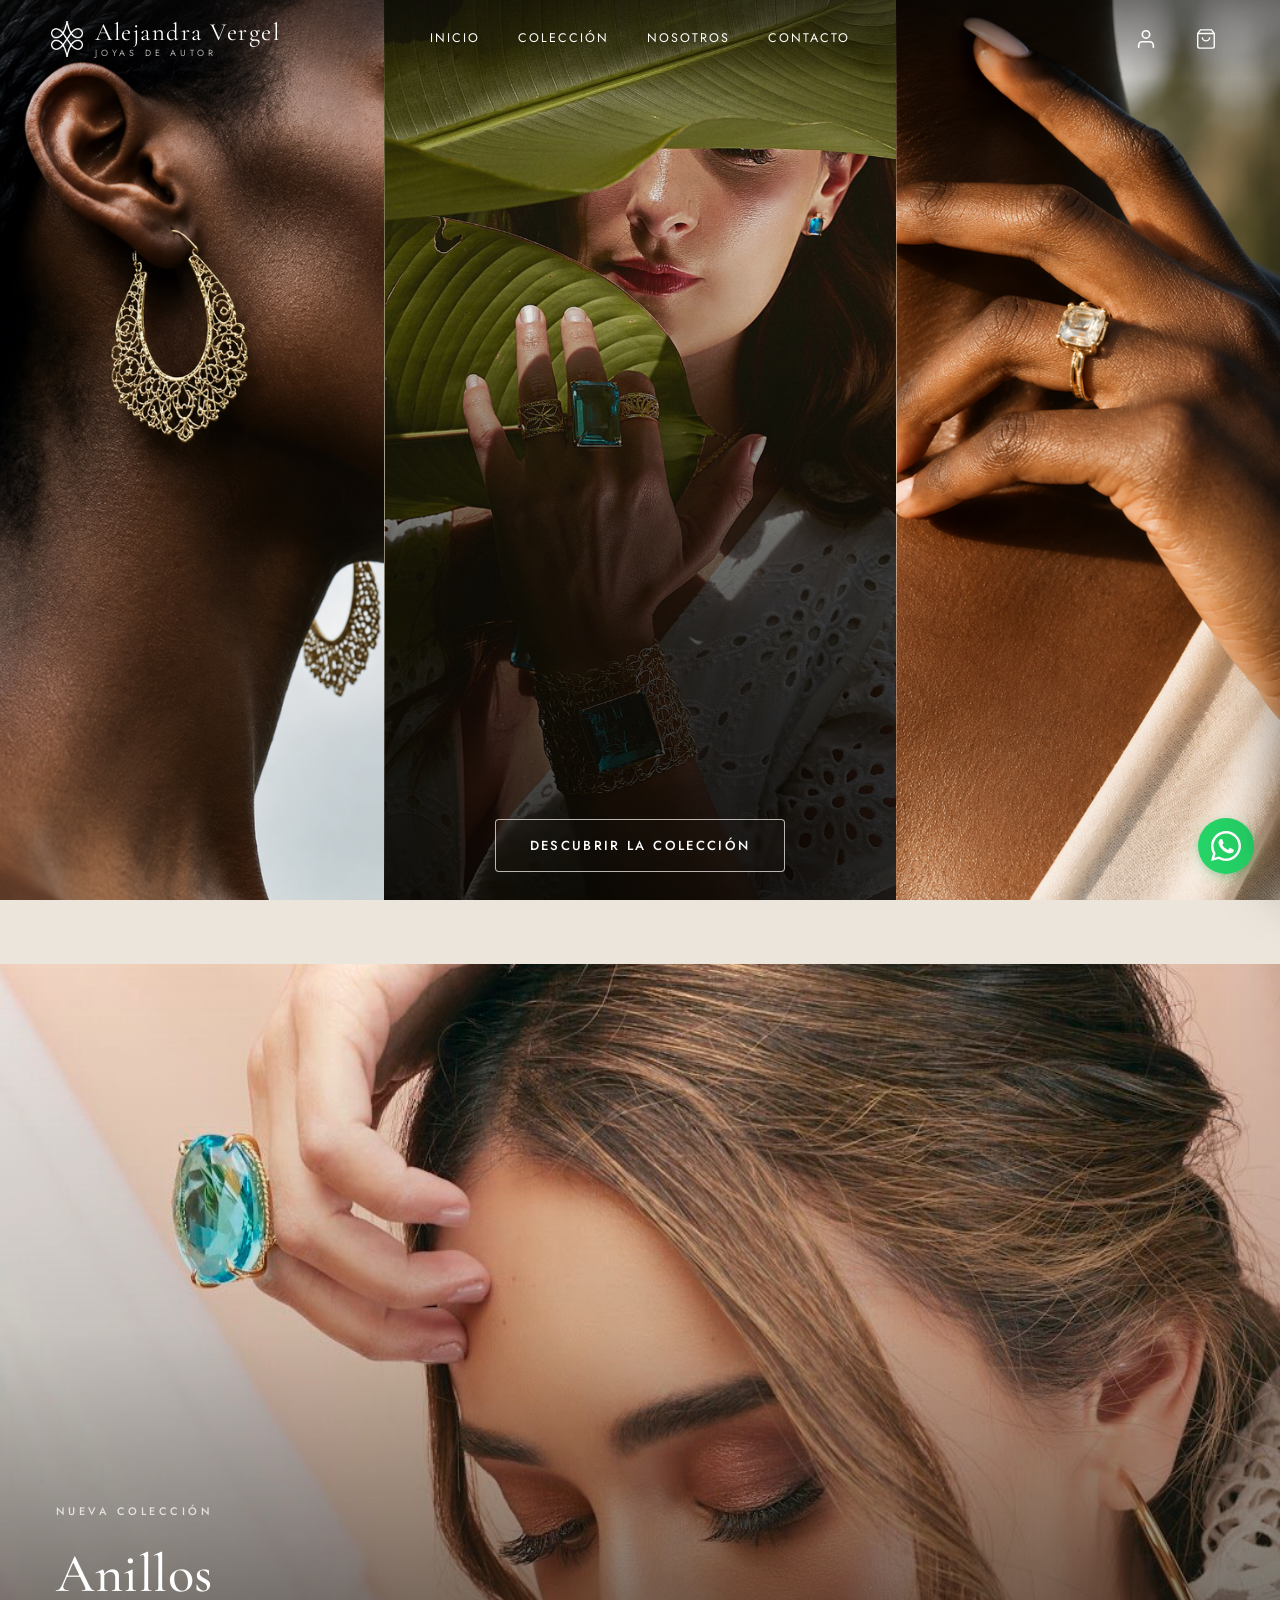
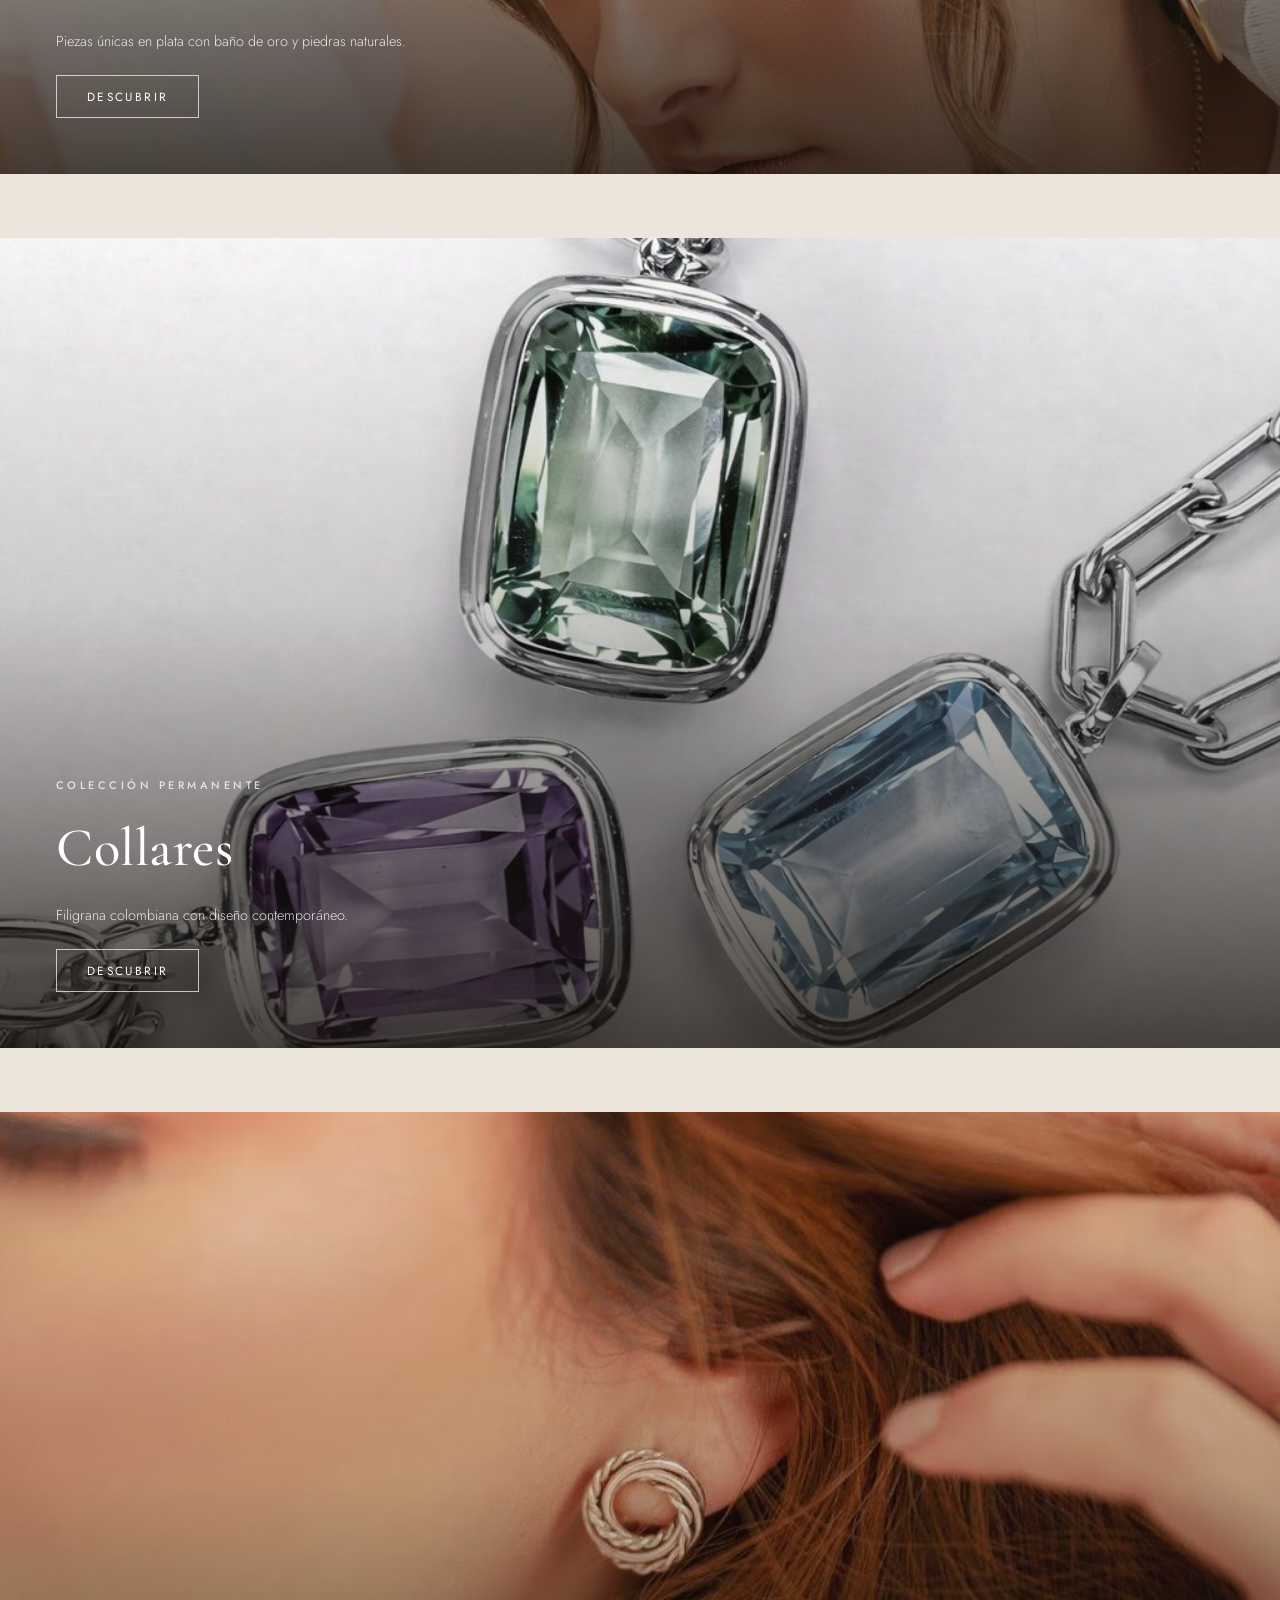
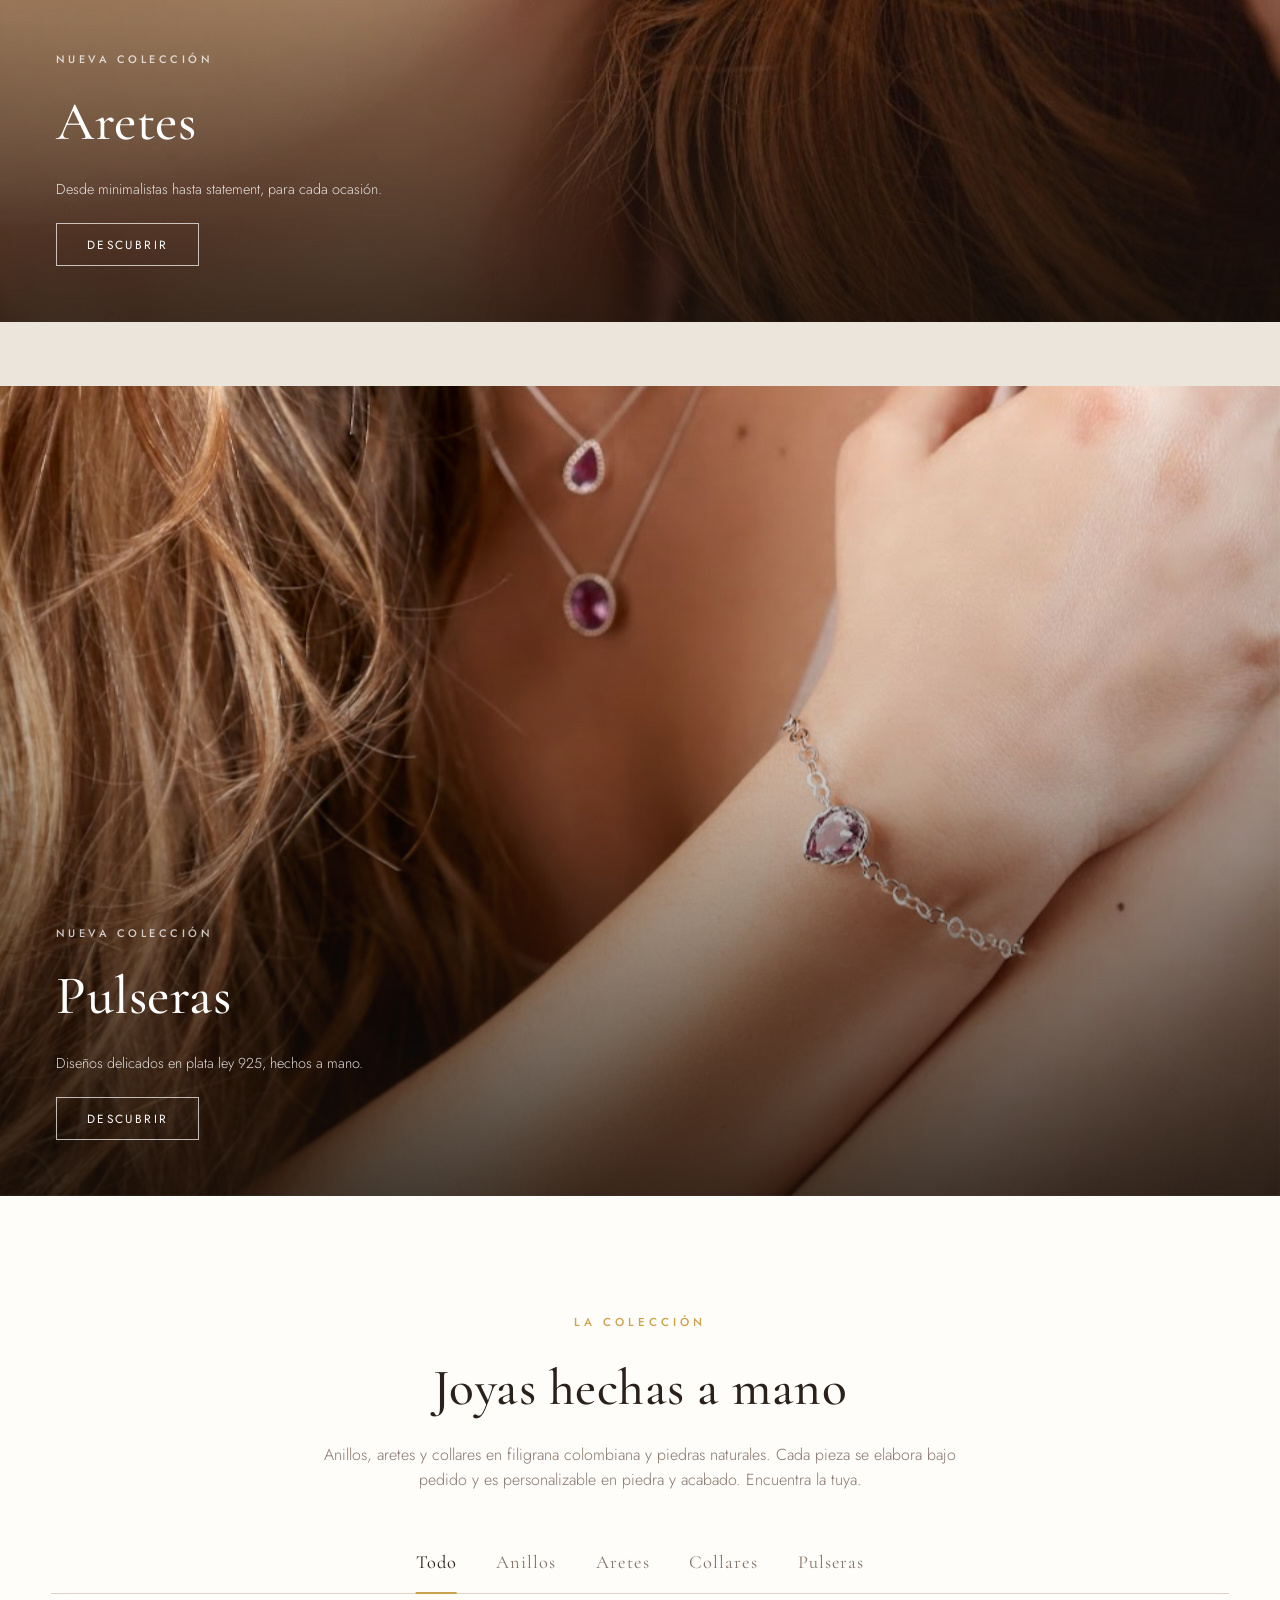
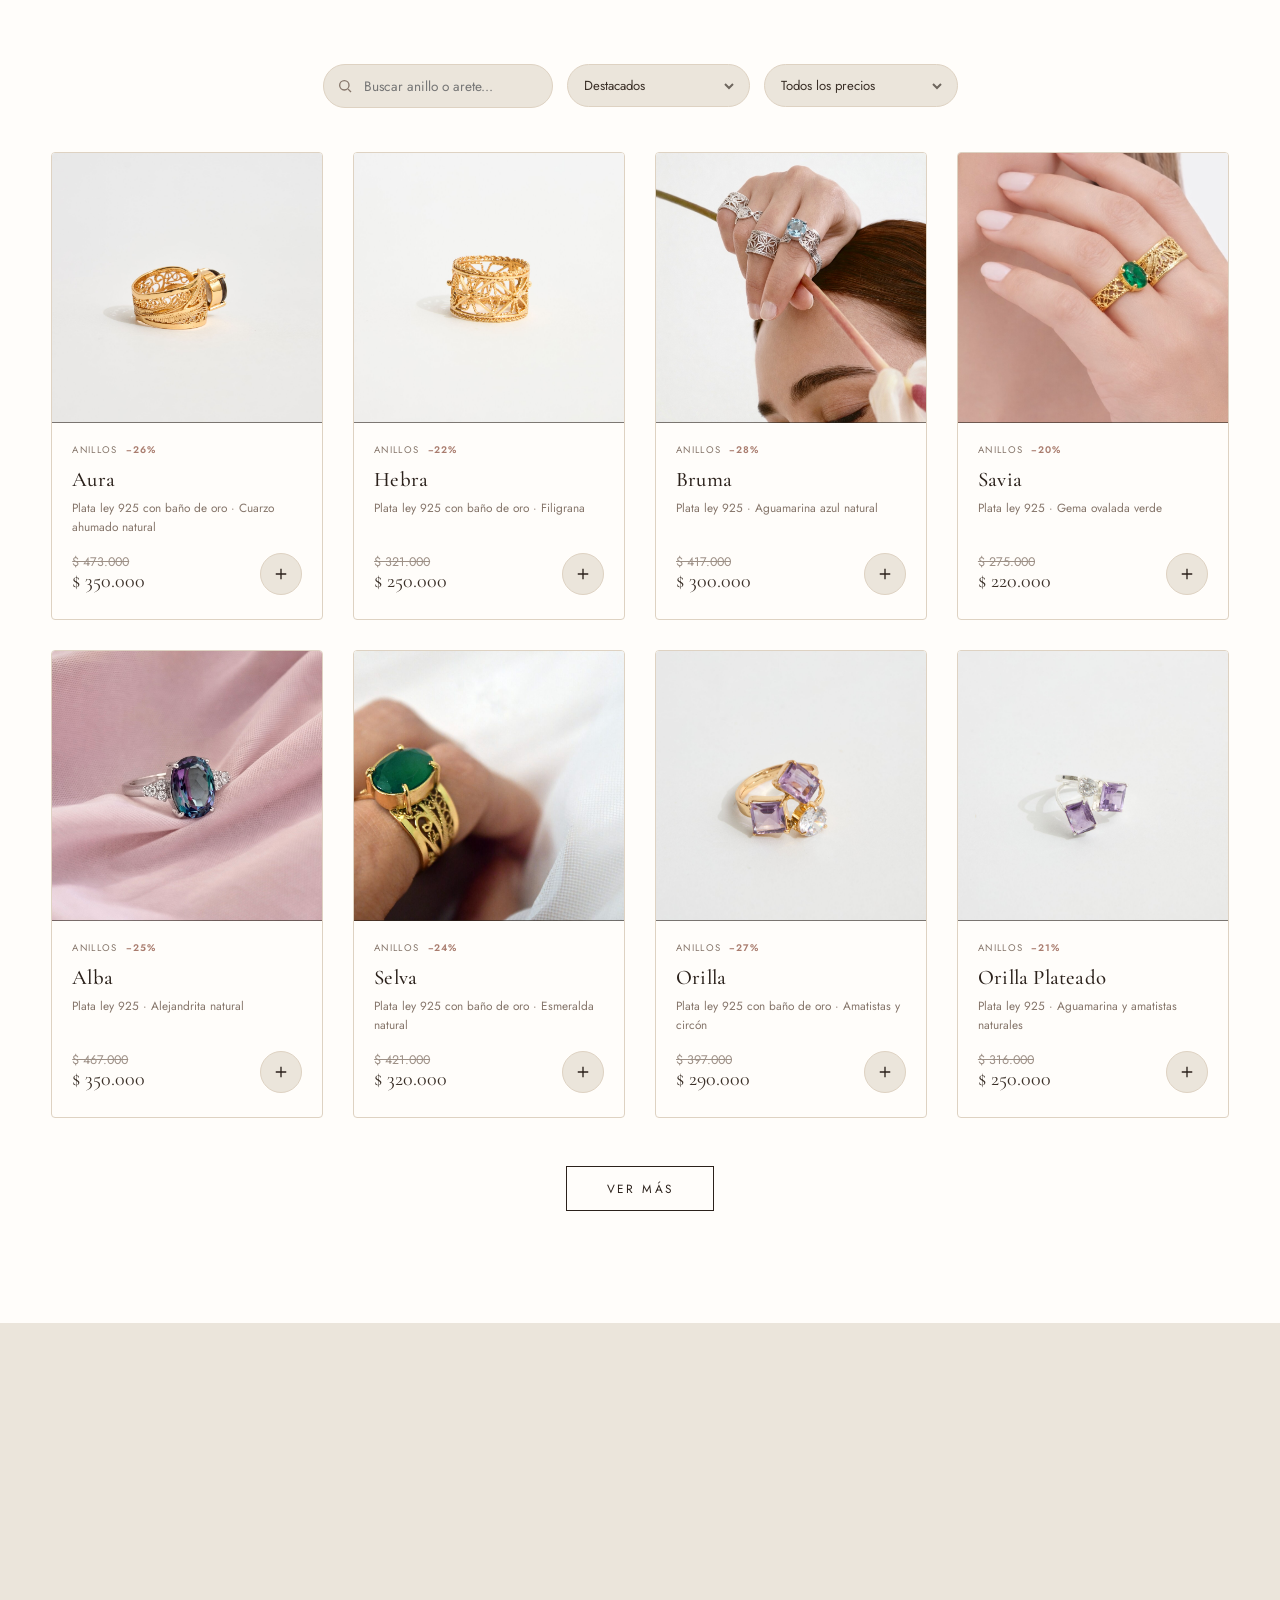
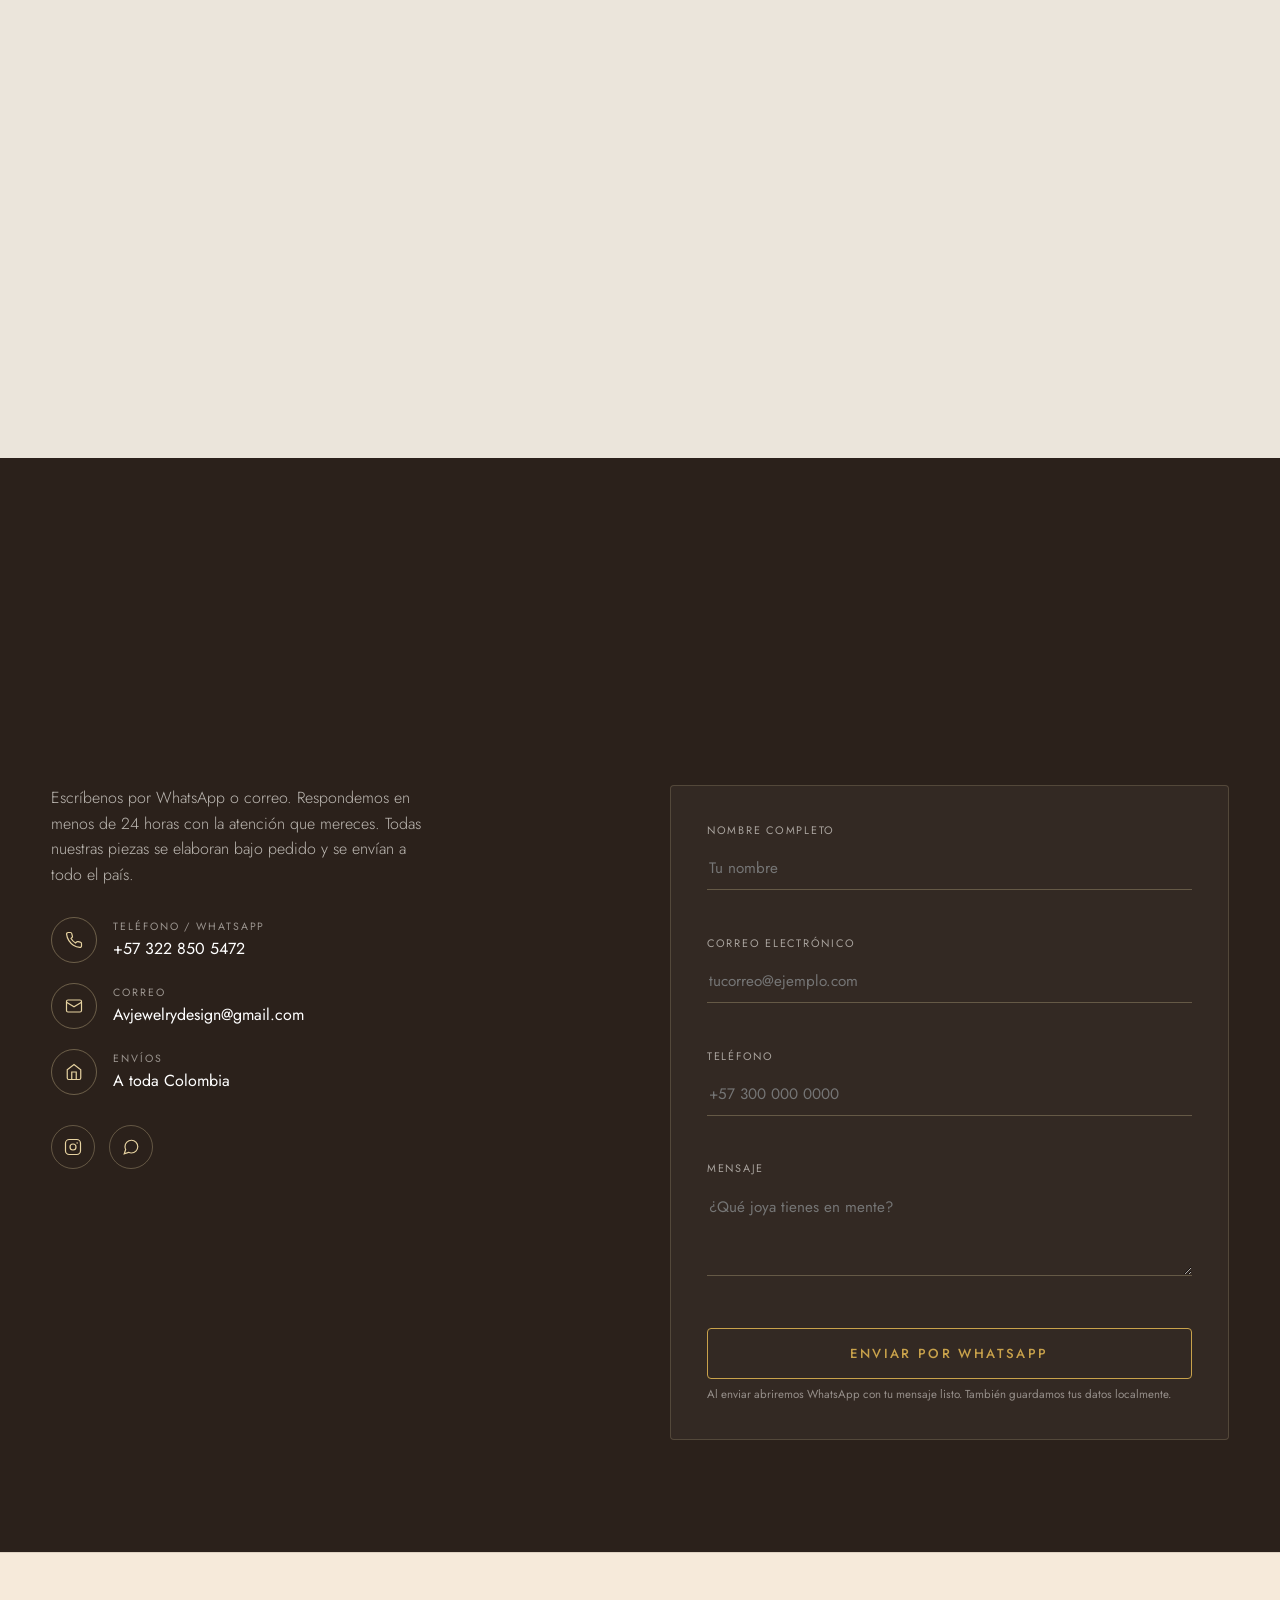
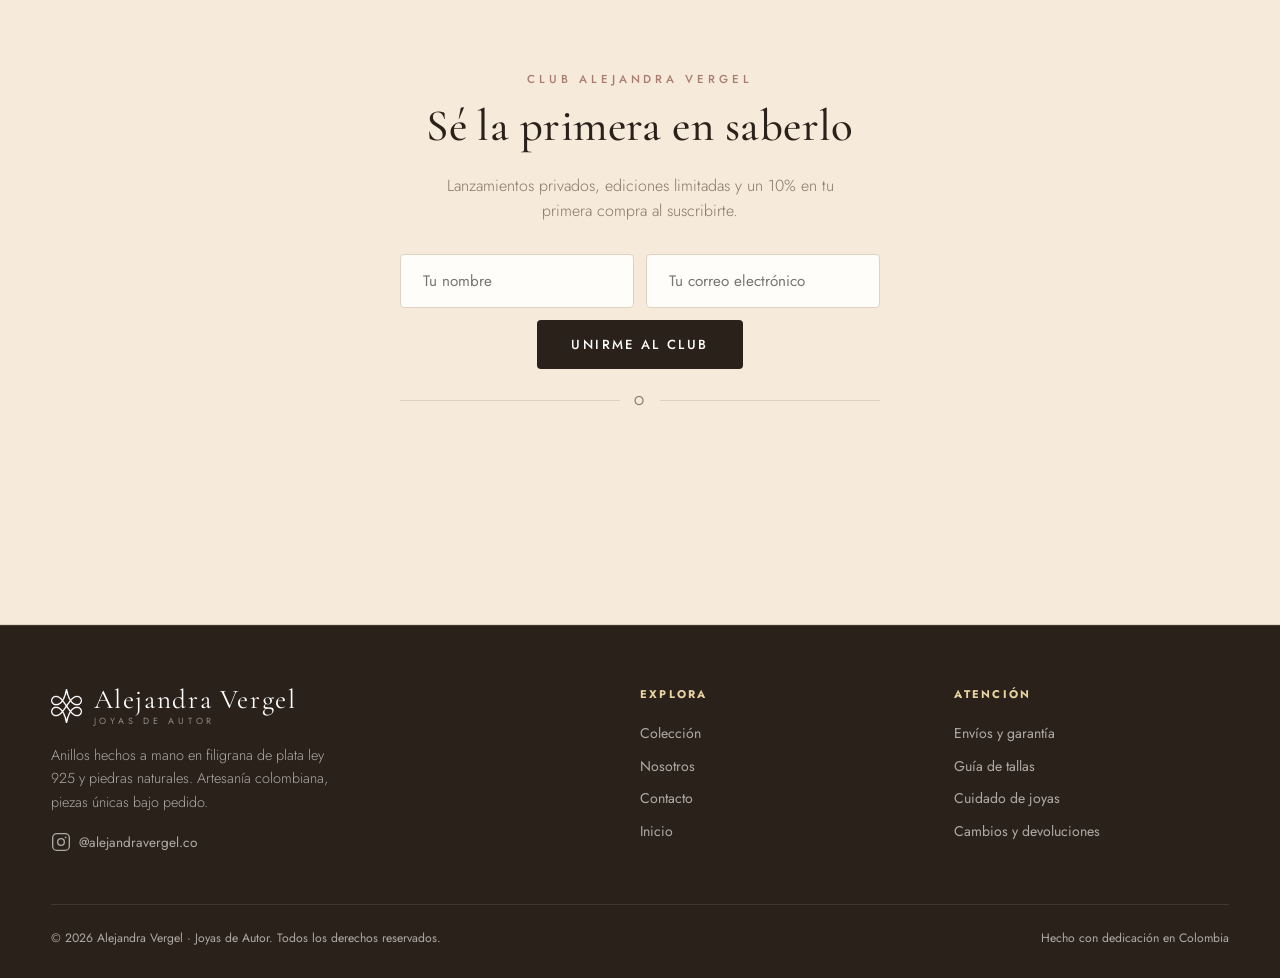
==== commit 9c901efc: "iPad vertical: mostrar solo la foto central del hero (sin paneles laterales) El breakpoint de tablet" ====
--- a/index.html
+++ b/index.html
@@ -259,10 +259,17 @@
   .hero-lines,.hero-divider{display:none}
   .hp-central-overlay{justify-content:flex-end;padding-bottom:calc(28px + env(safe-area-inset-bottom))}
 }
-/* Tablet: los paneles laterales quedan angostos y aprietan el texto central */
-@media(min-width:681px) and (max-width:920px){
+/* Tablet en horizontal: los paneles laterales quedan angostos y aprietan el texto central */
+@media(min-width:681px) and (max-width:920px) and (orientation:landscape){
   .hp-medio1,.hp-medio2{width:18%}
   .hp-central{left:18%;width:64%}
+}
+/* iPad en vertical (portrait): los 3 paneles quedan apretados y se ve mal.
+   Se muestra solo la foto central de Alejandra, igual que en celular. */
+@media(min-width:681px) and (max-width:1024px) and (orientation:portrait){
+  .hp-medio1,.hp-medio2{display:none}
+  .hp-central{left:0;width:100%}
+  .hero-lines,.hero-divider{display:none}
 }
 
 
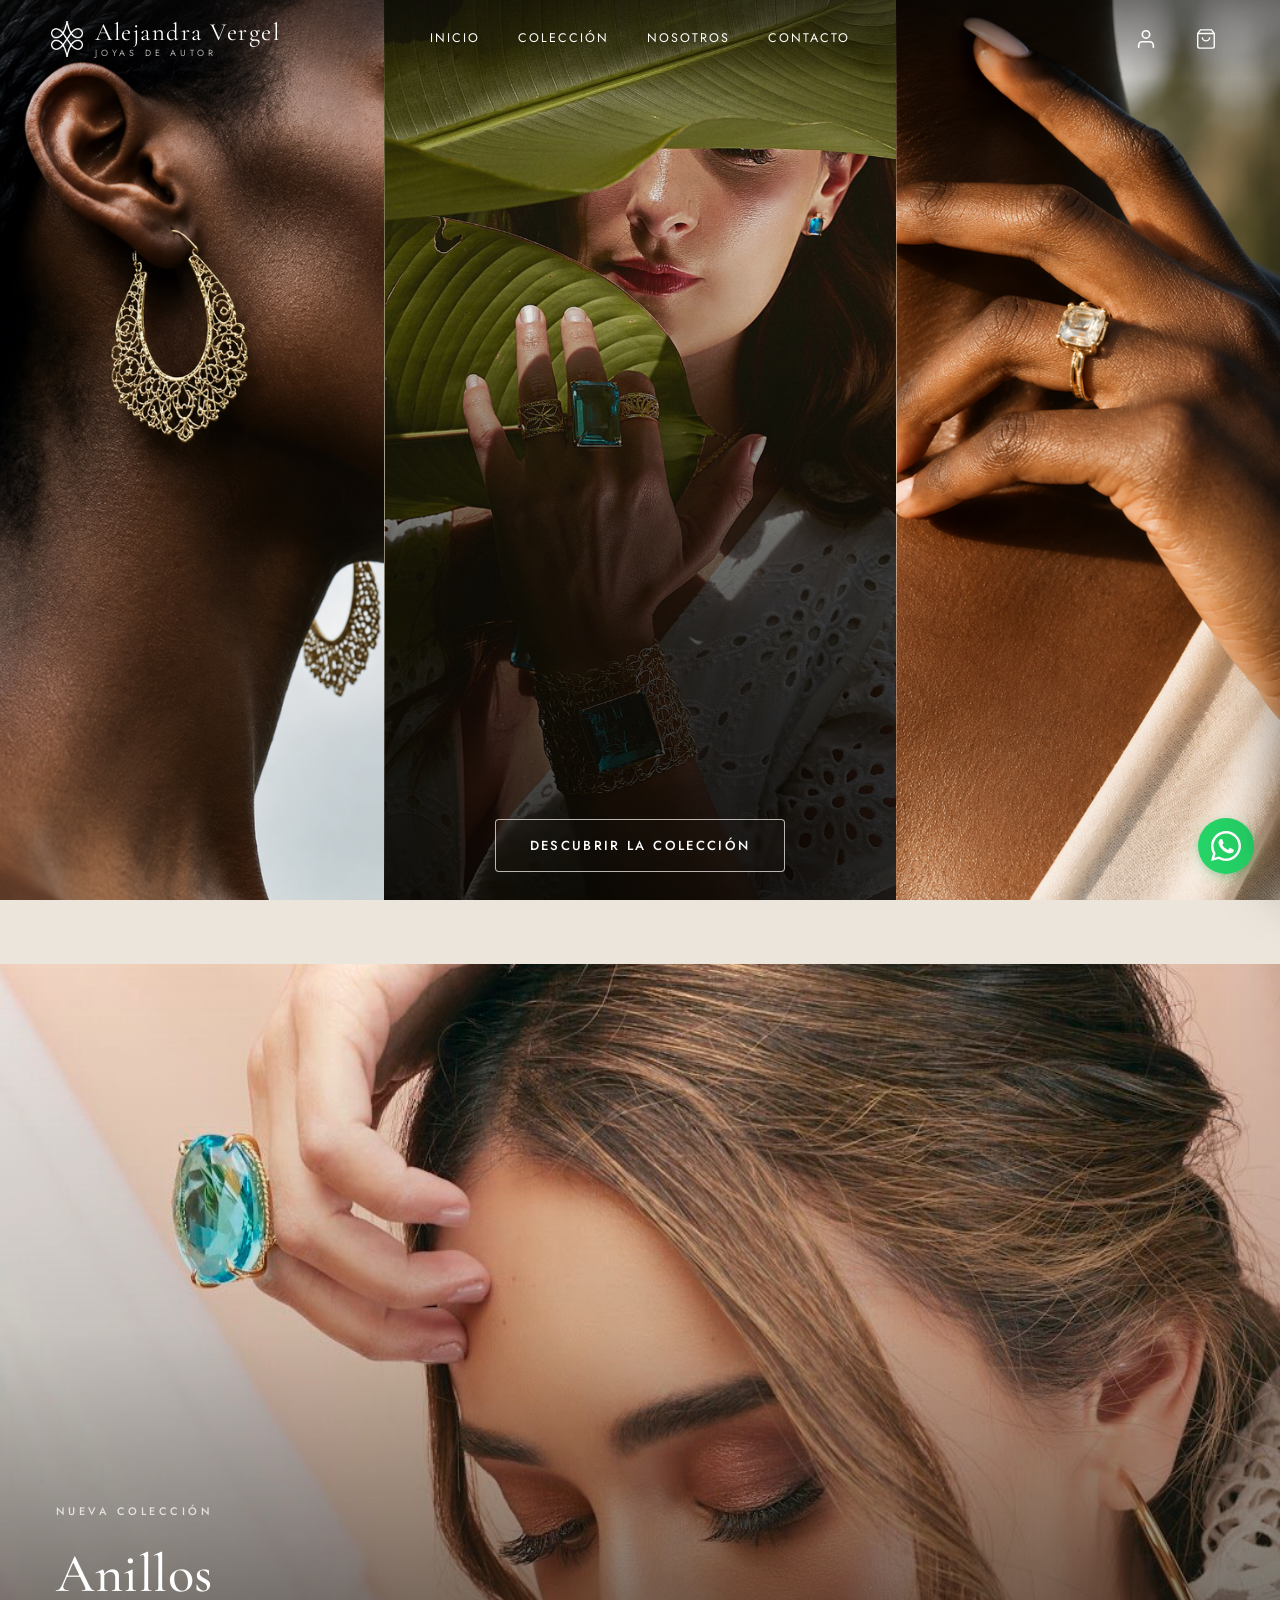
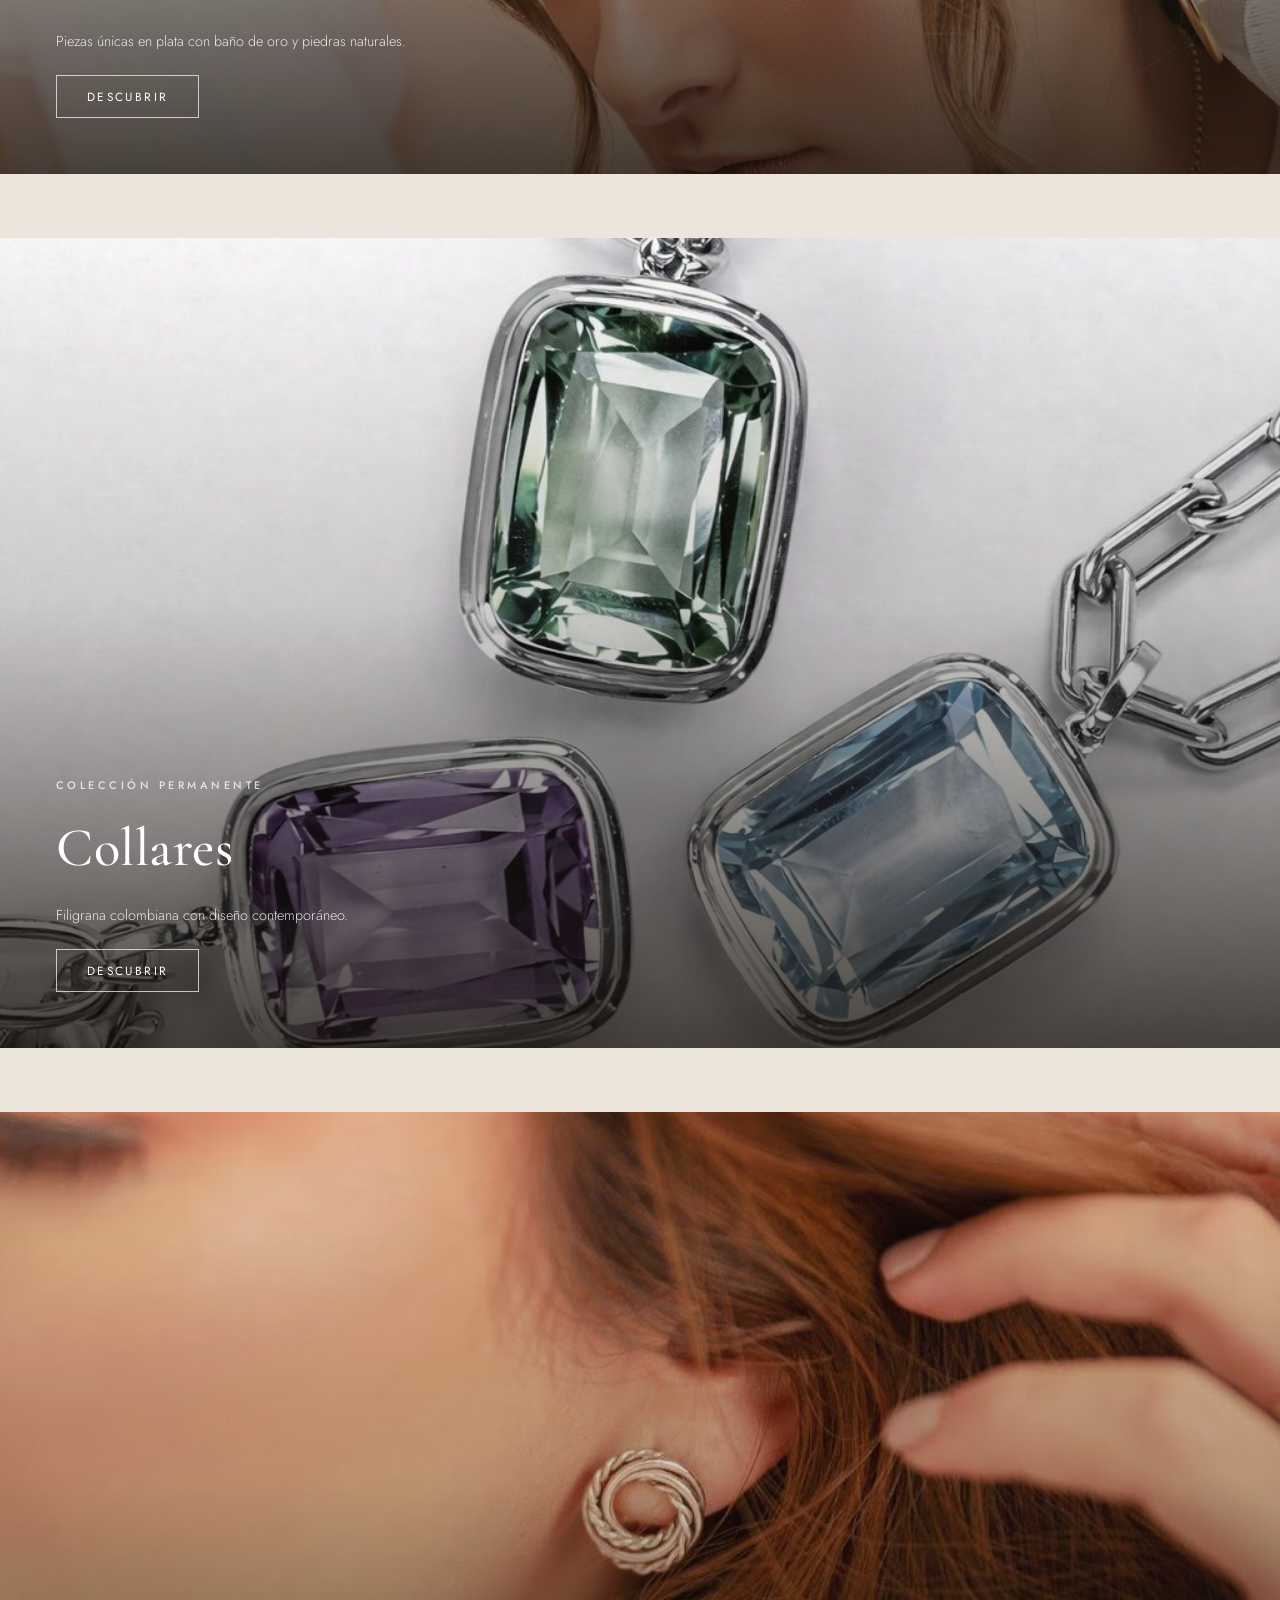
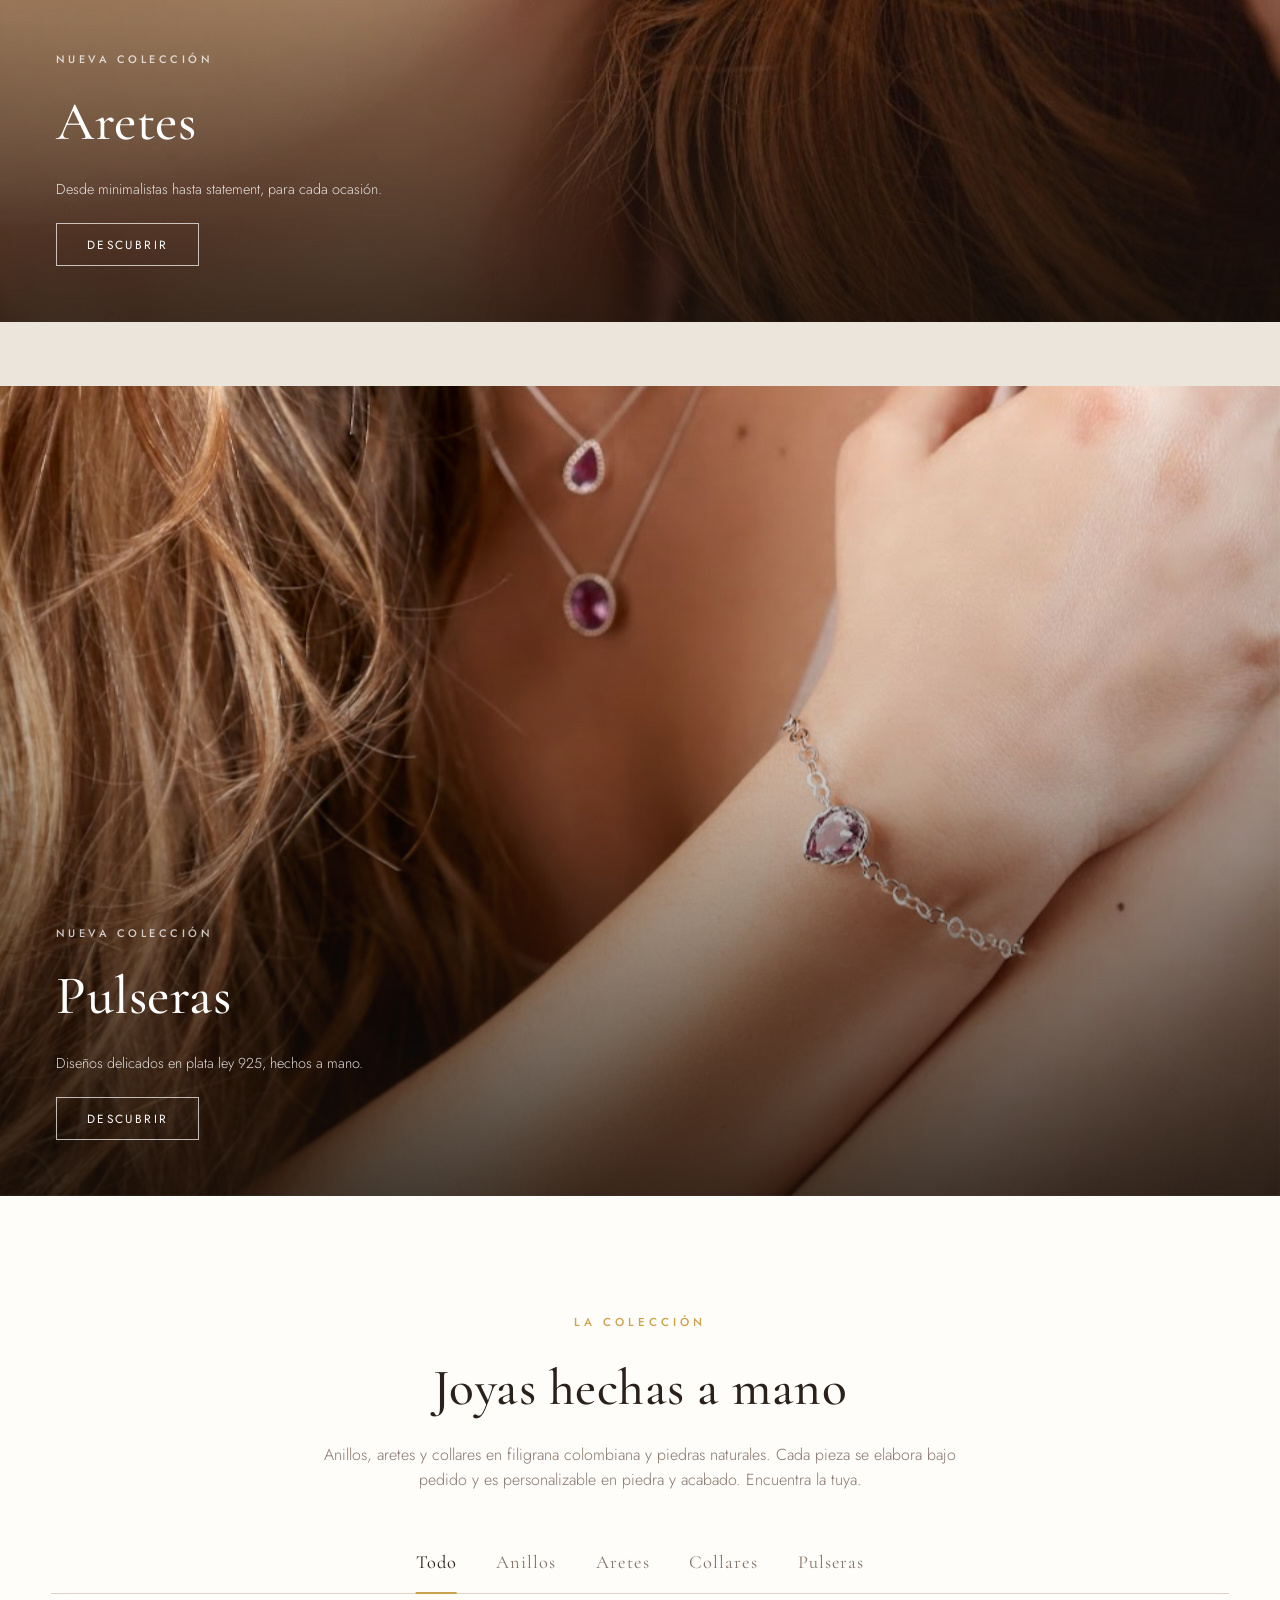
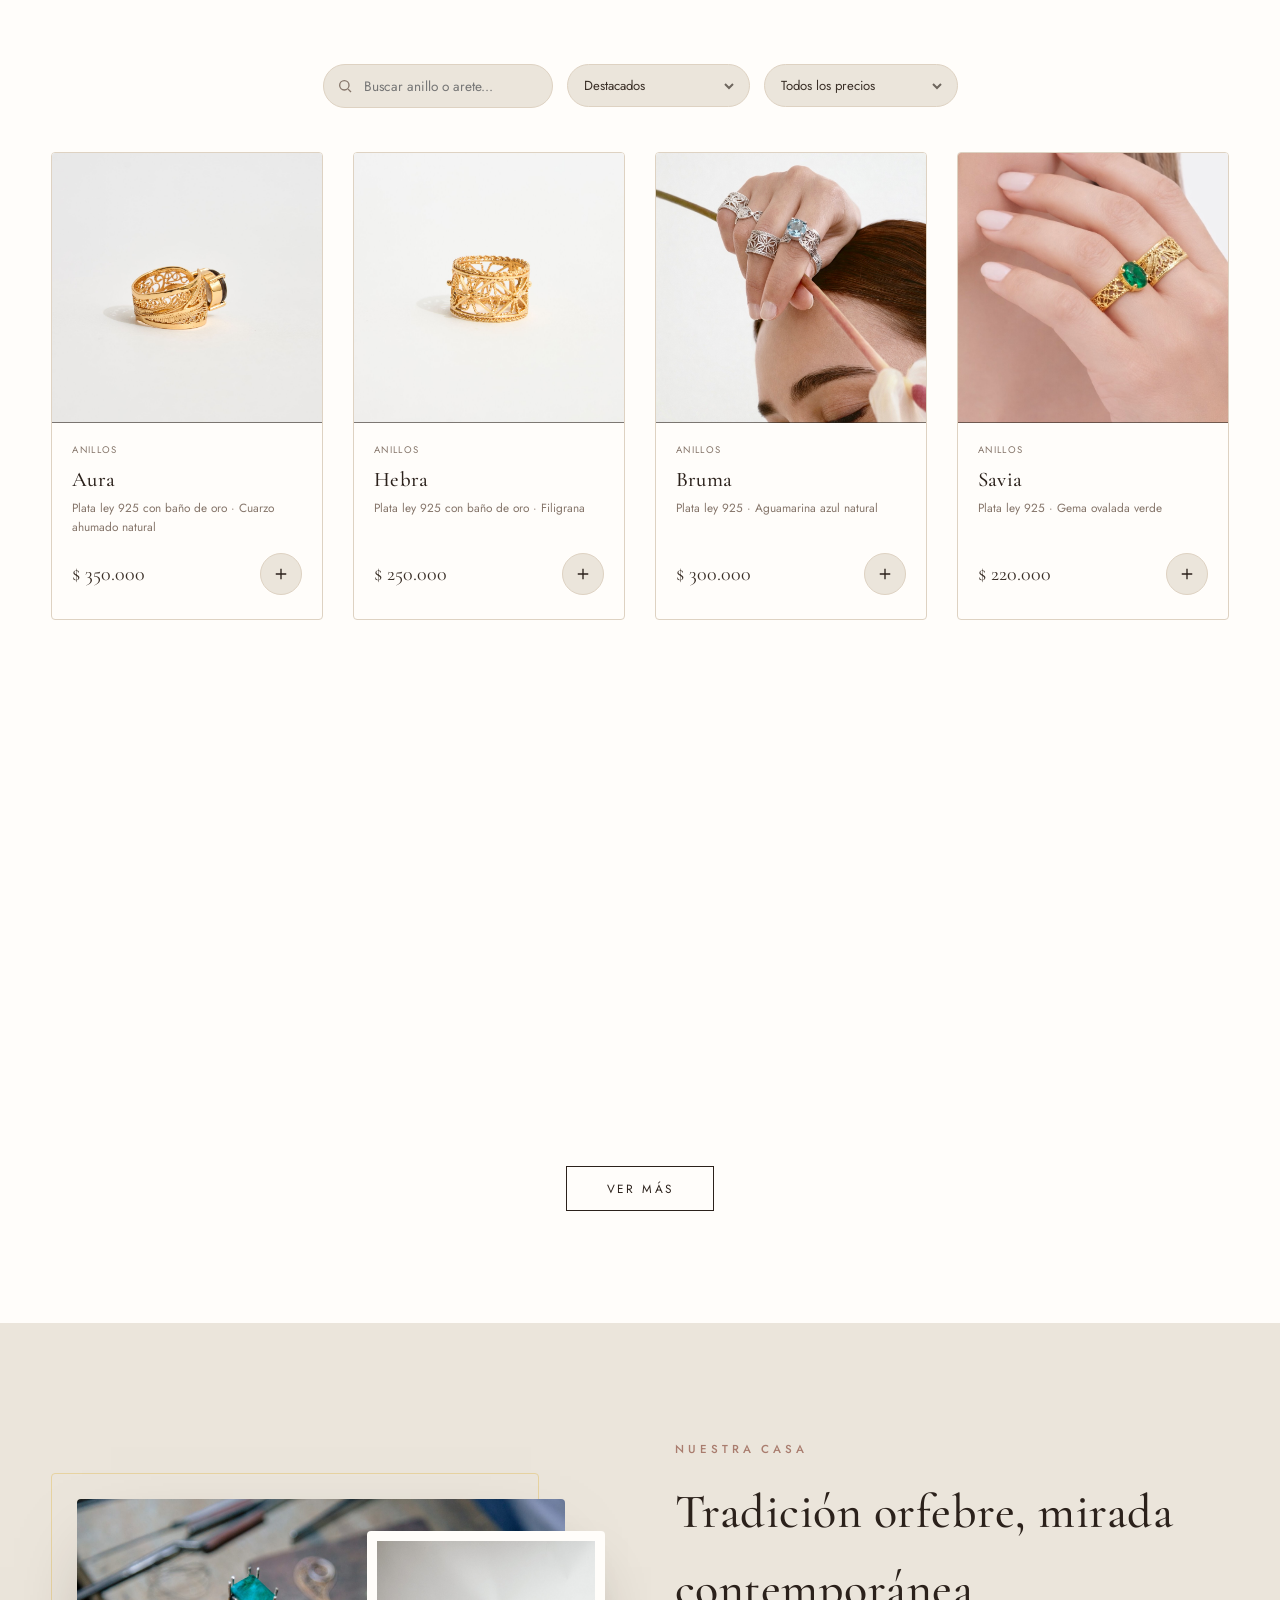
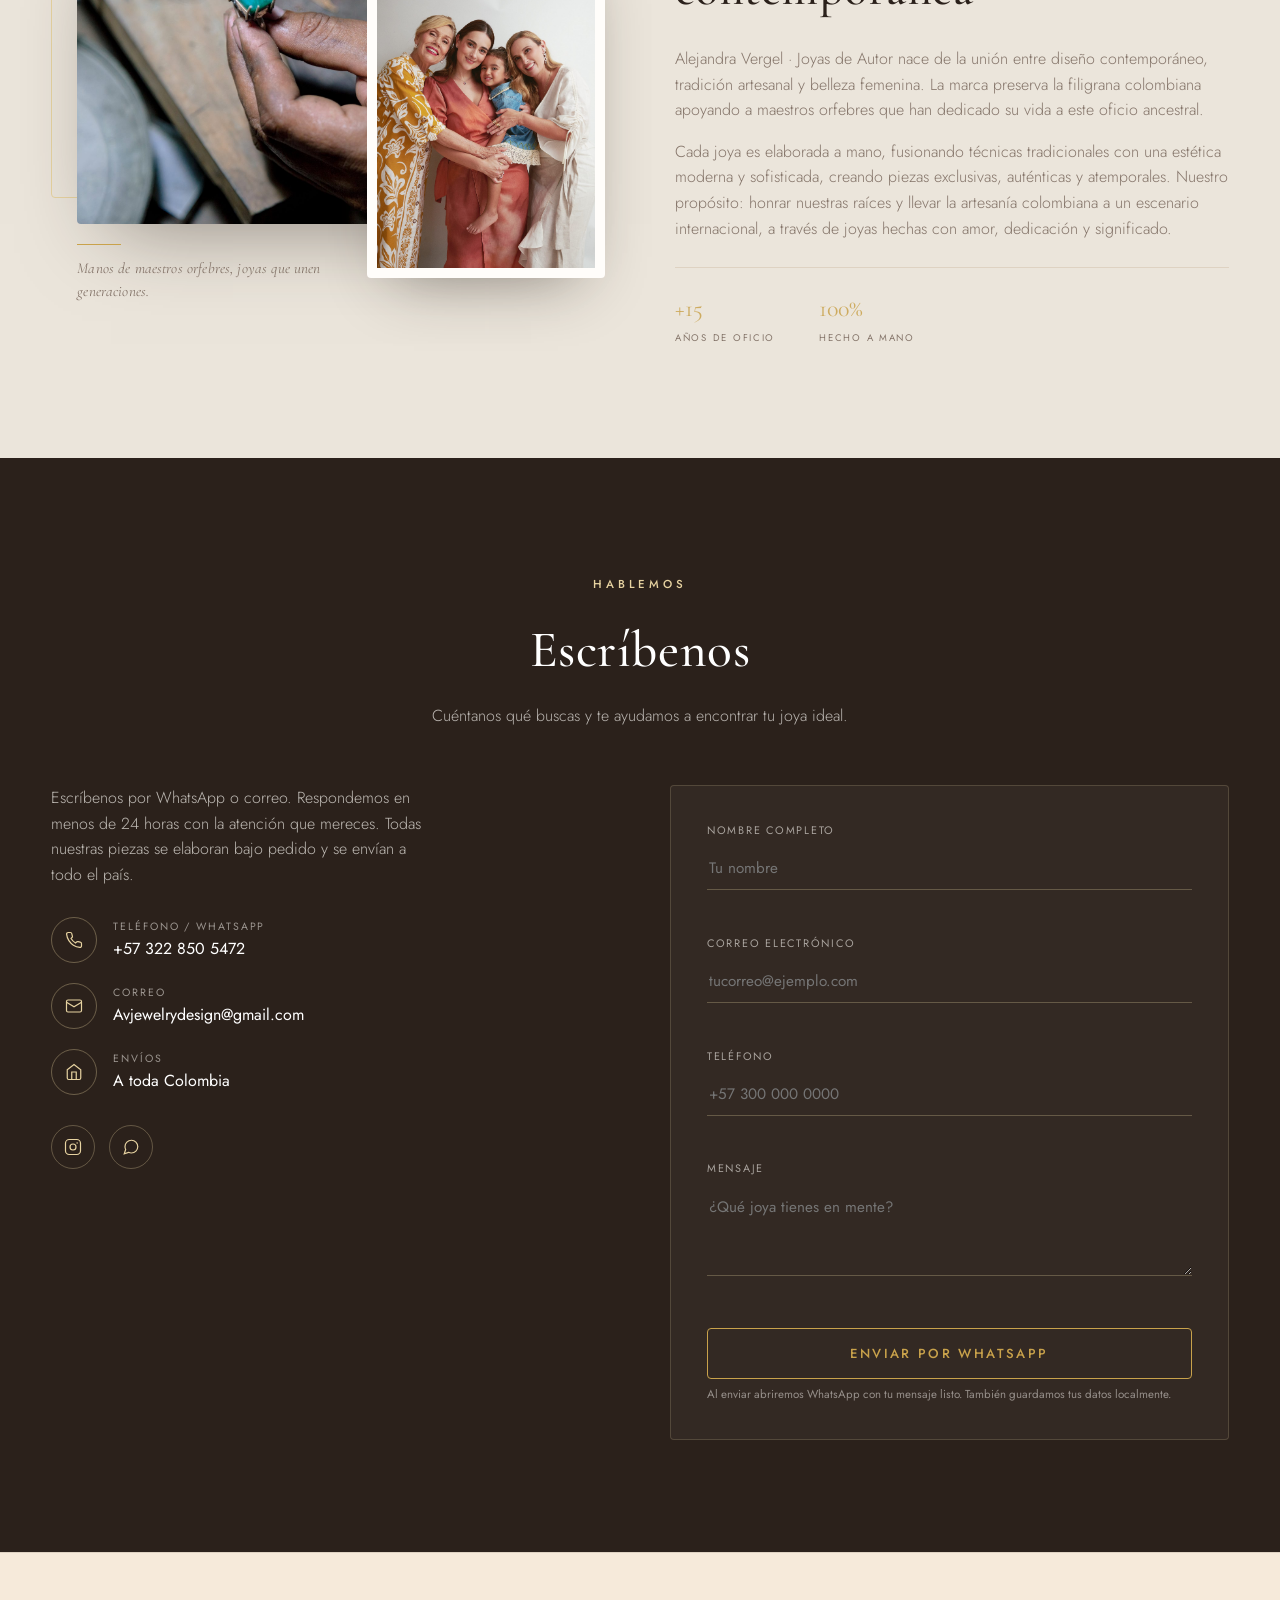
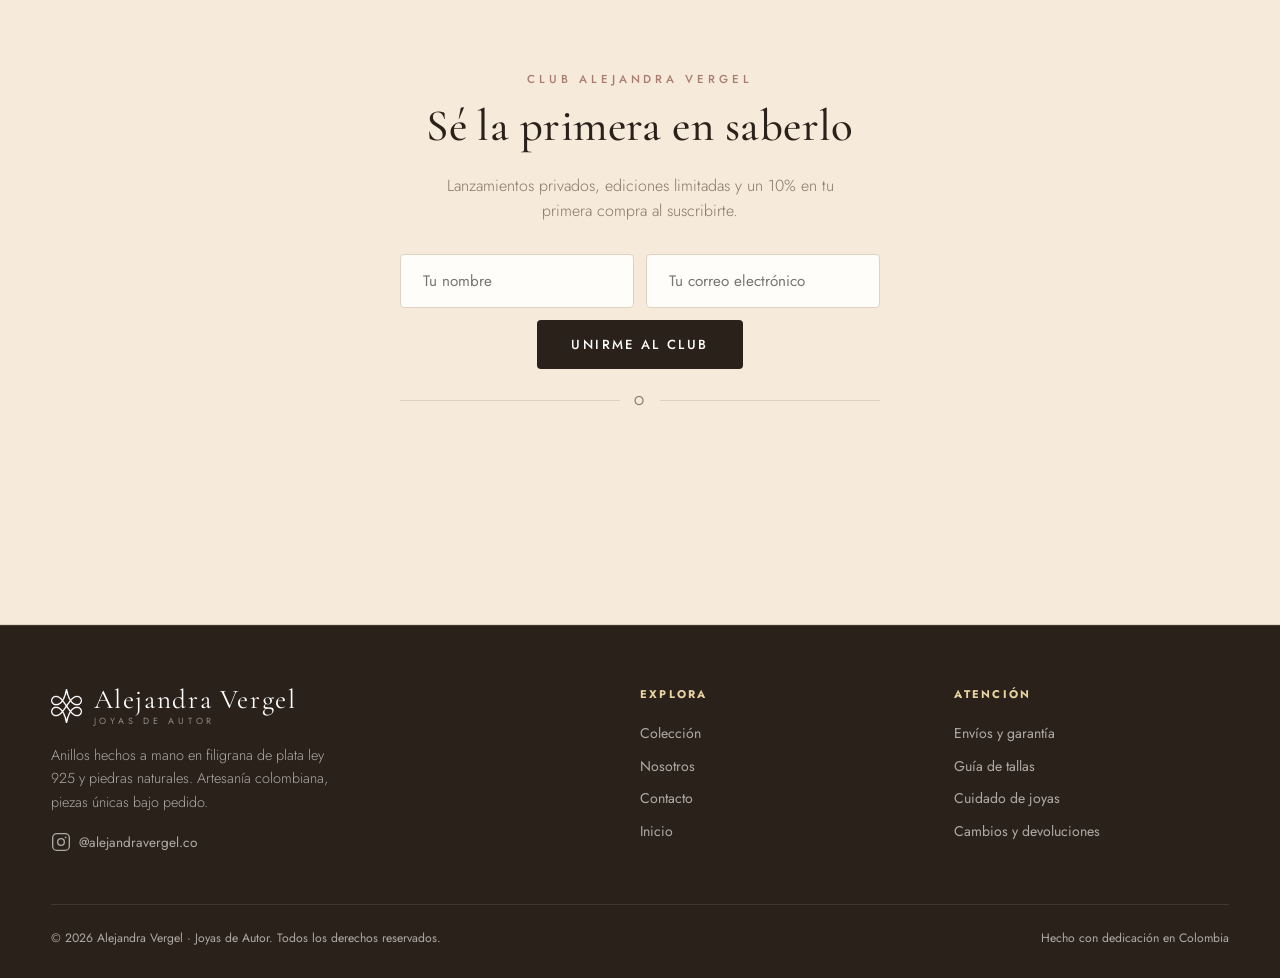
==== commit 0a8afe8e: "Eliminar precios tachados: quitar originalPrice de todo el catálogo El descuento tachado ya no se mu" ====
--- a/index.html
+++ b/index.html
@@ -1265,13 +1265,12 @@
       </div>
       <div class="card-body">
         <div class="card-cat-row">
-          <span class="card-cat">${typeLabel(p.cat)}</span>${discountPct(p) ? `<span class="card-badge">−${discountPct(p)}%</span>` : ""}
+          <span class="card-cat">${typeLabel(p.cat)}</span>
         </div>
         <h3 class="card-name">${p.name}</h3>
         <p class="card-mat">${p.materials}</p>
         <div class="card-foot">
           <span class="card-prices">
-            ${p.originalPrice ? `<span class="card-price-old">${money(p.originalPrice)}</span>` : ""}
             <span class="card-price">${money(p.price)}</span>
           </span>
           <button class="add-mini" data-add="${p.id}" aria-label="Agregar al carrito">
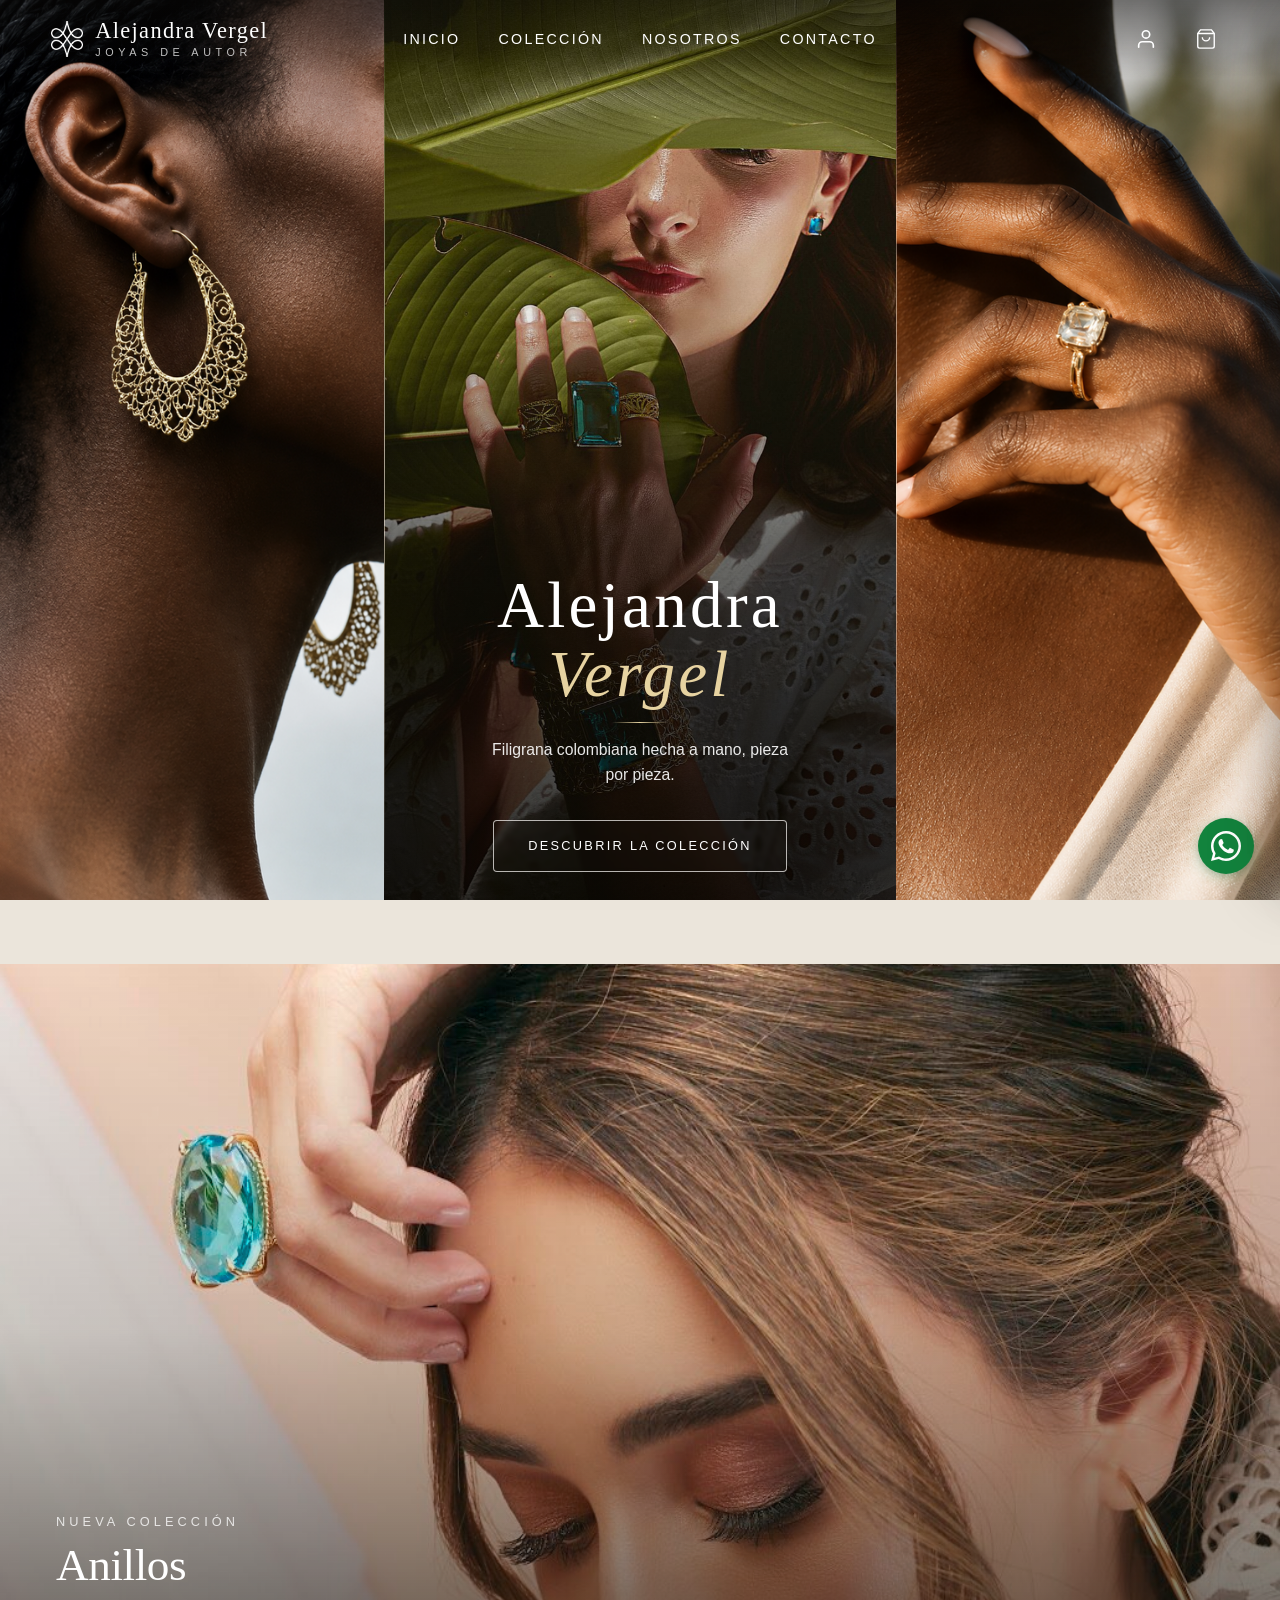
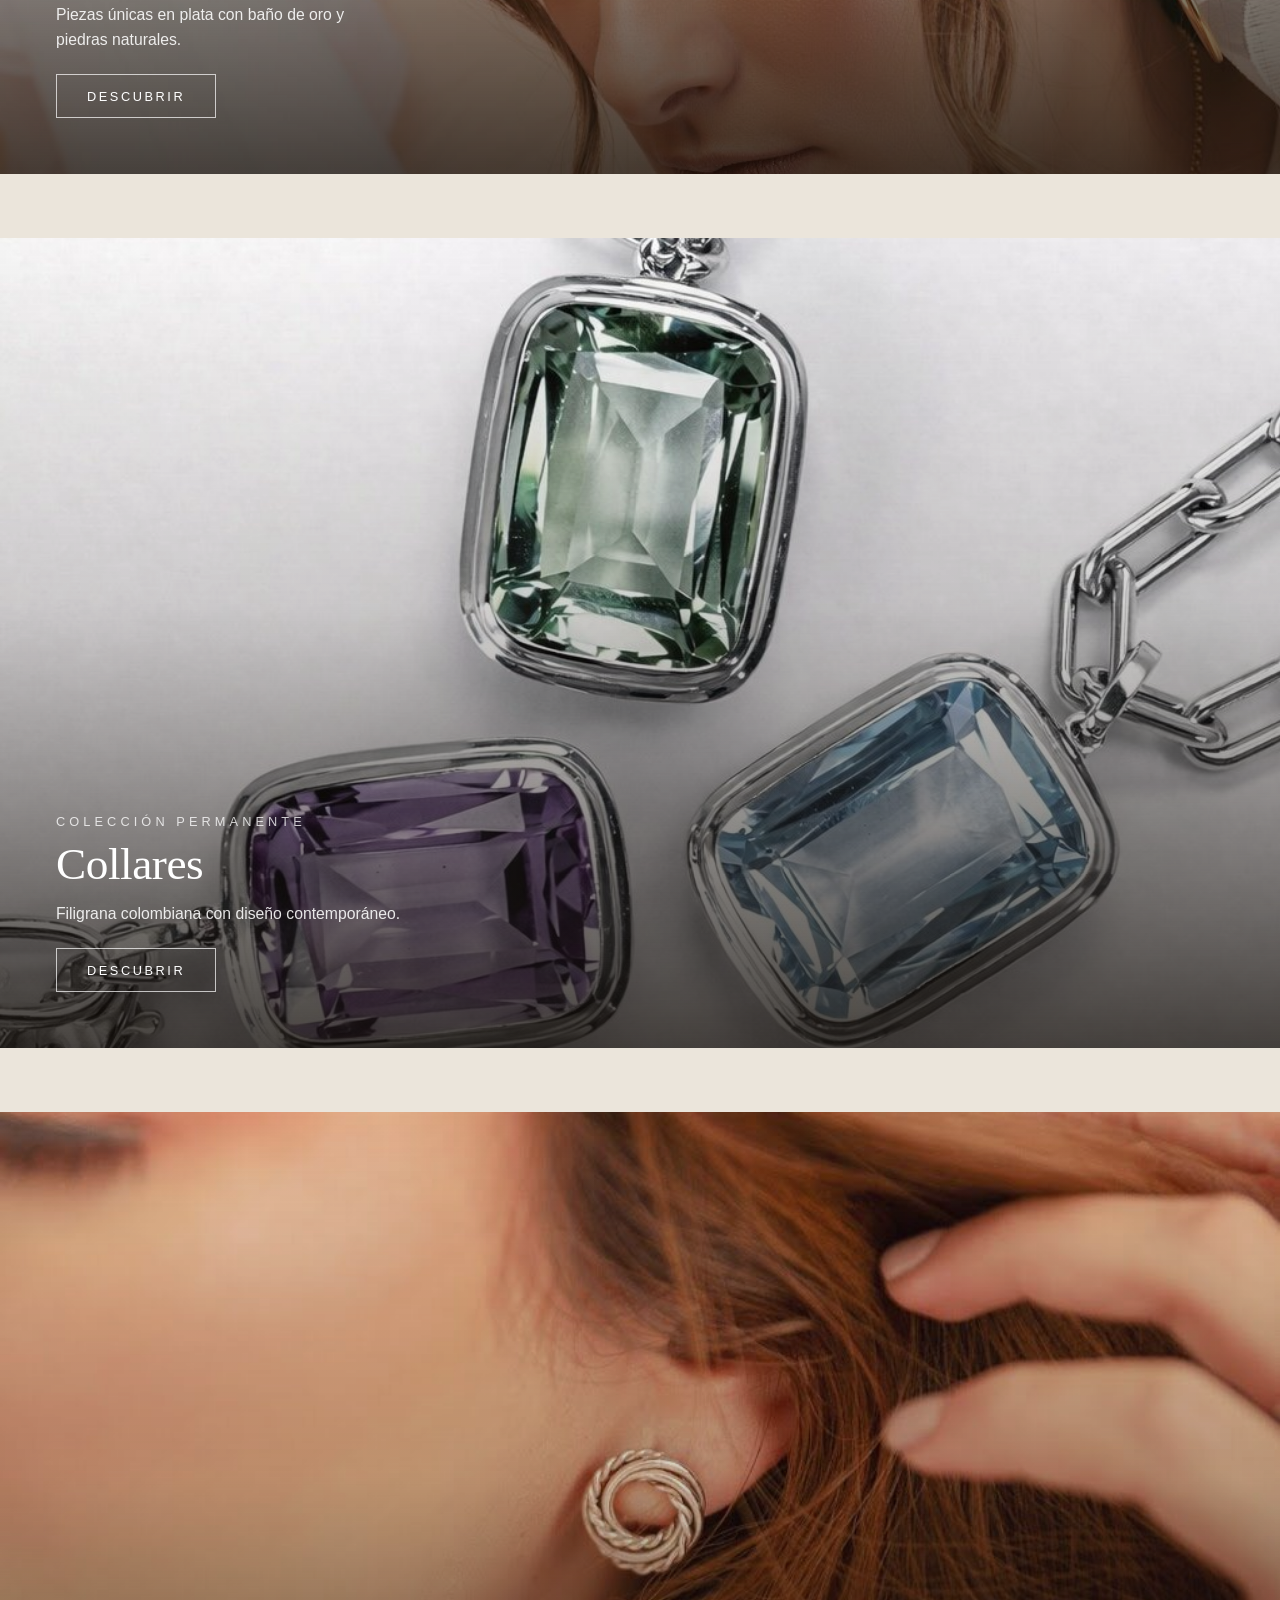
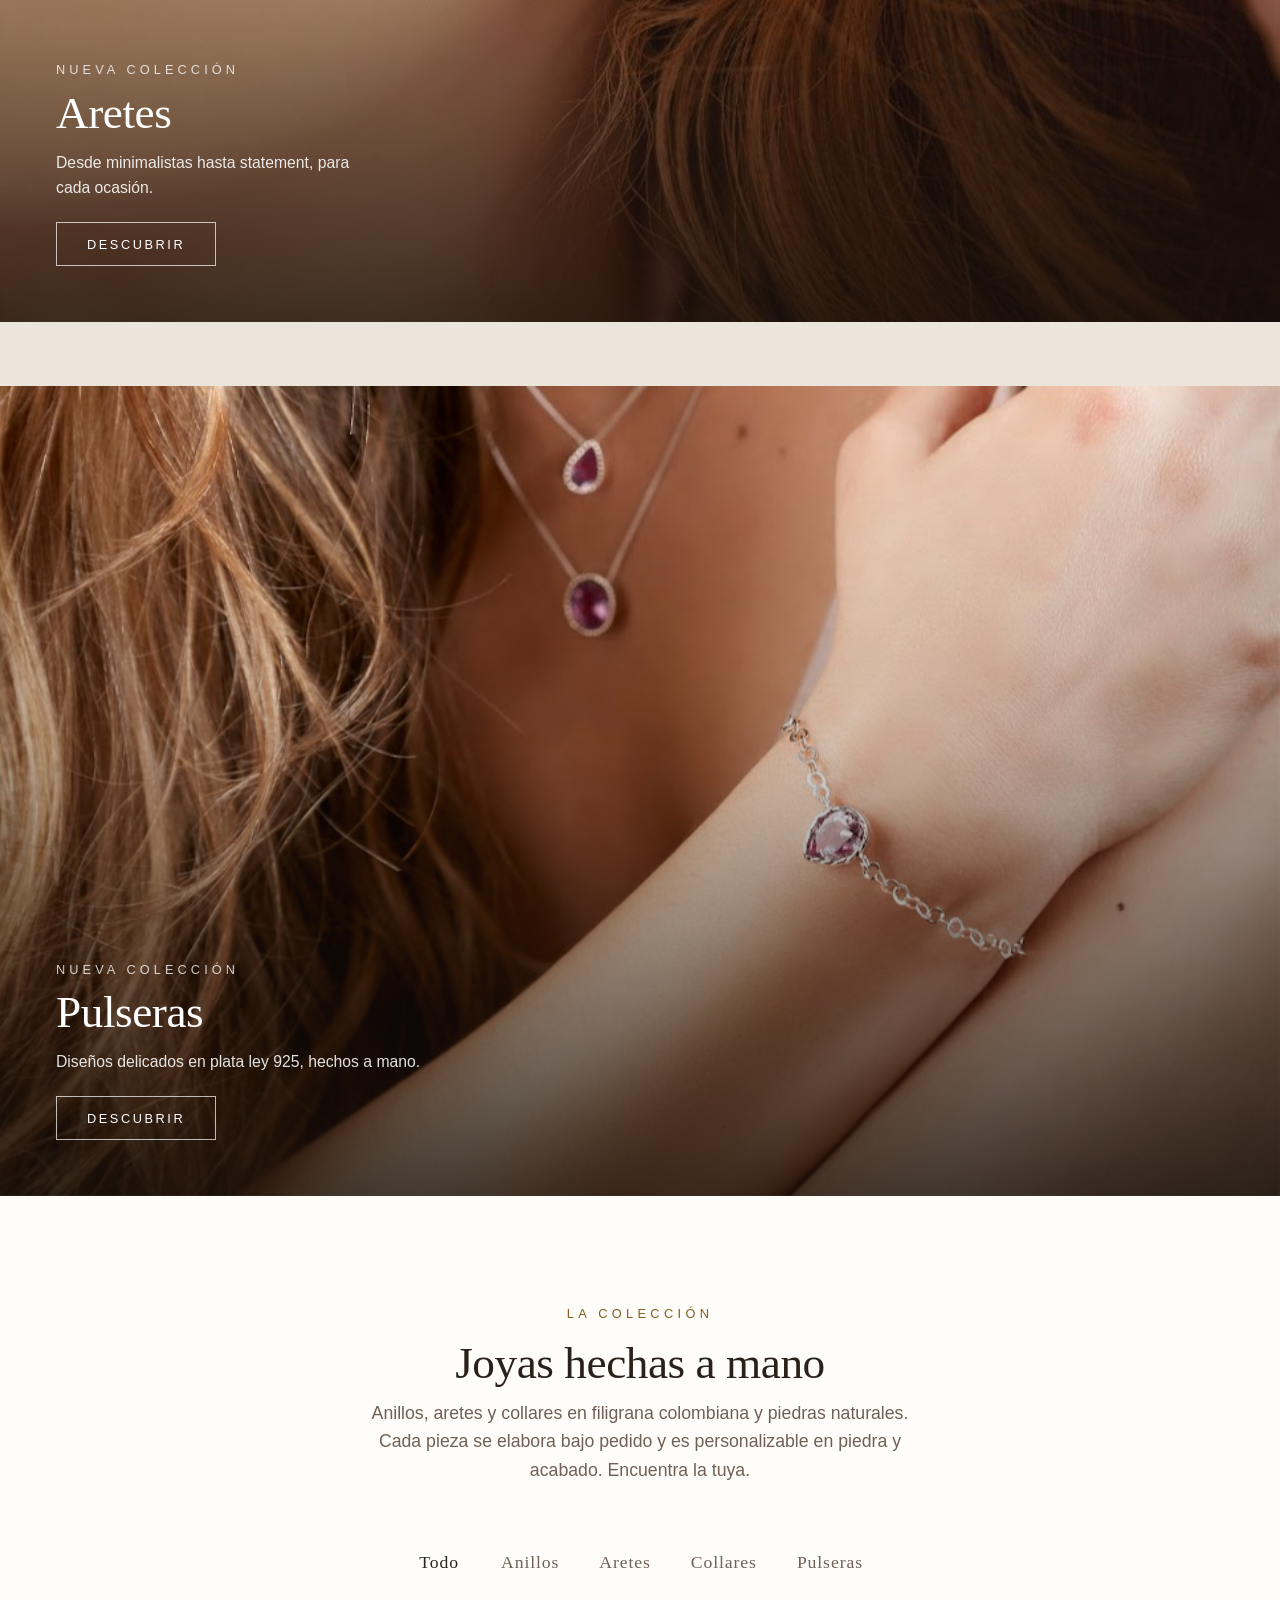
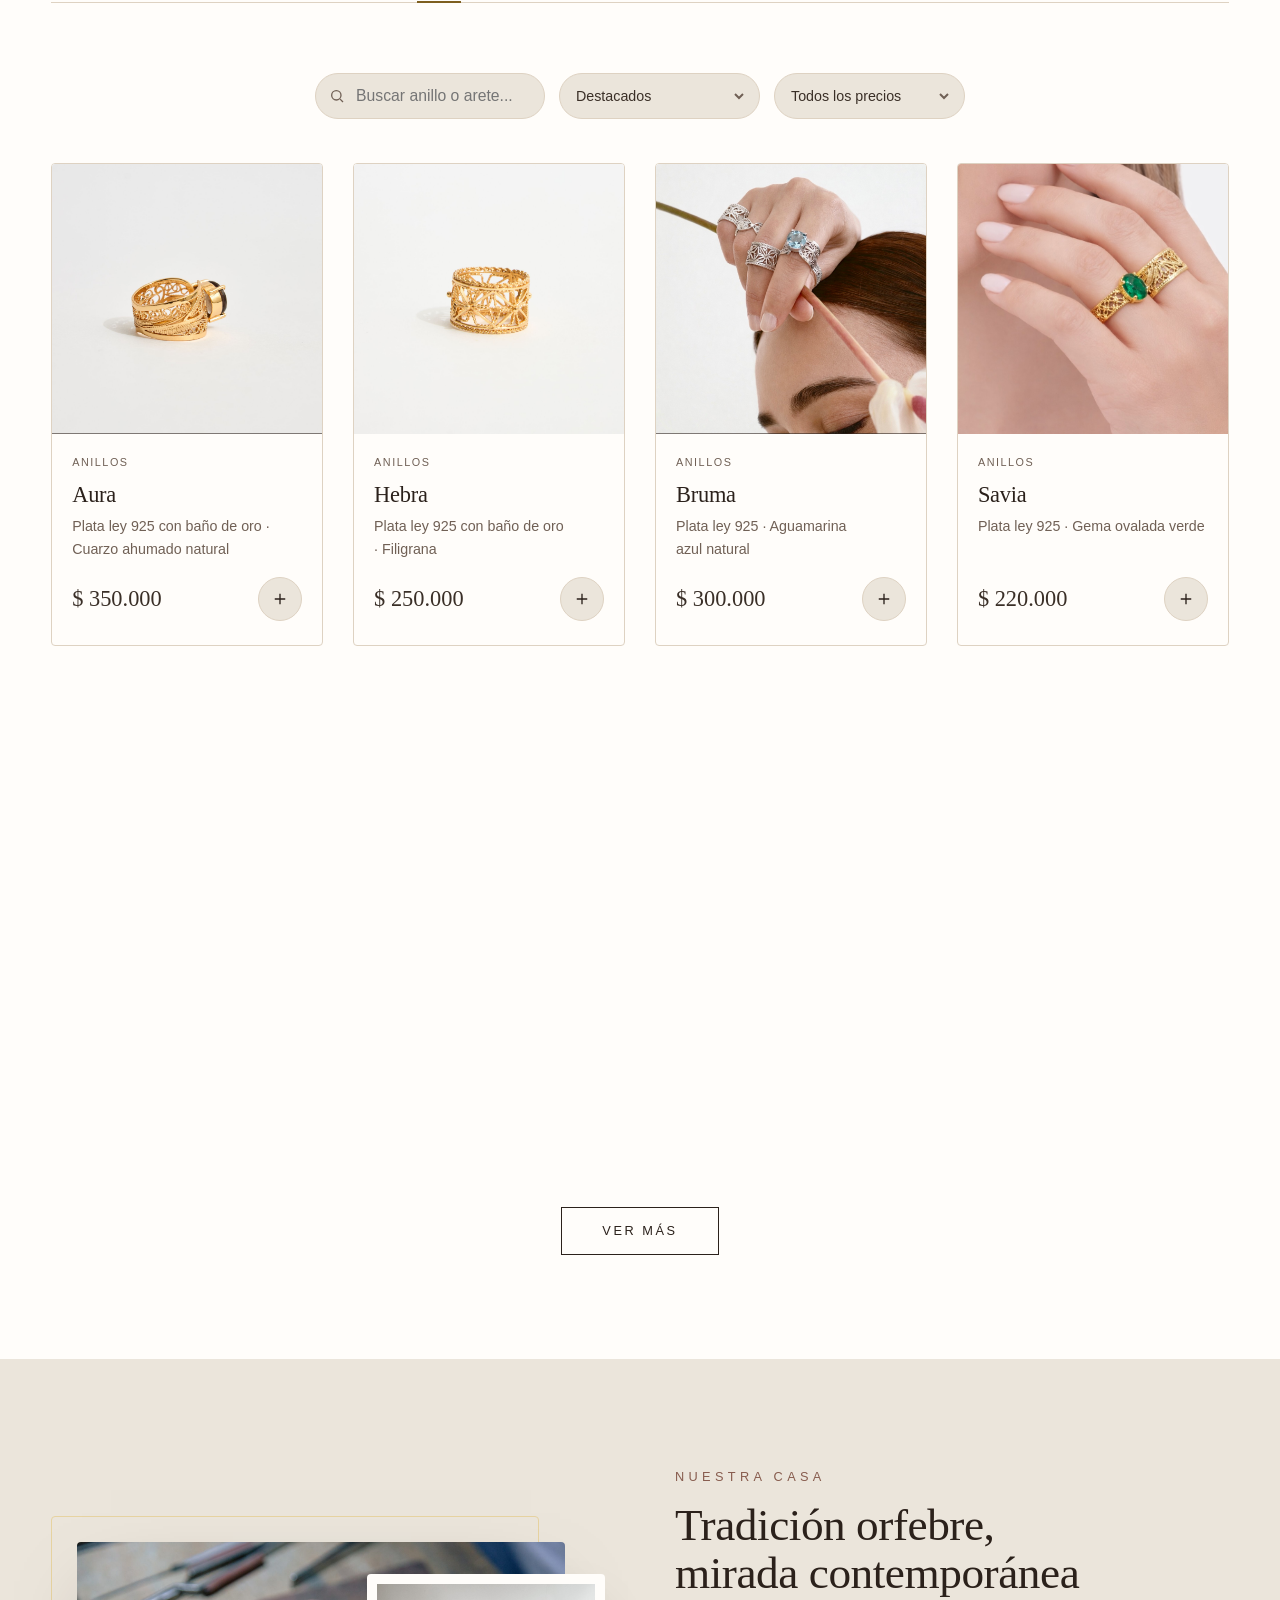
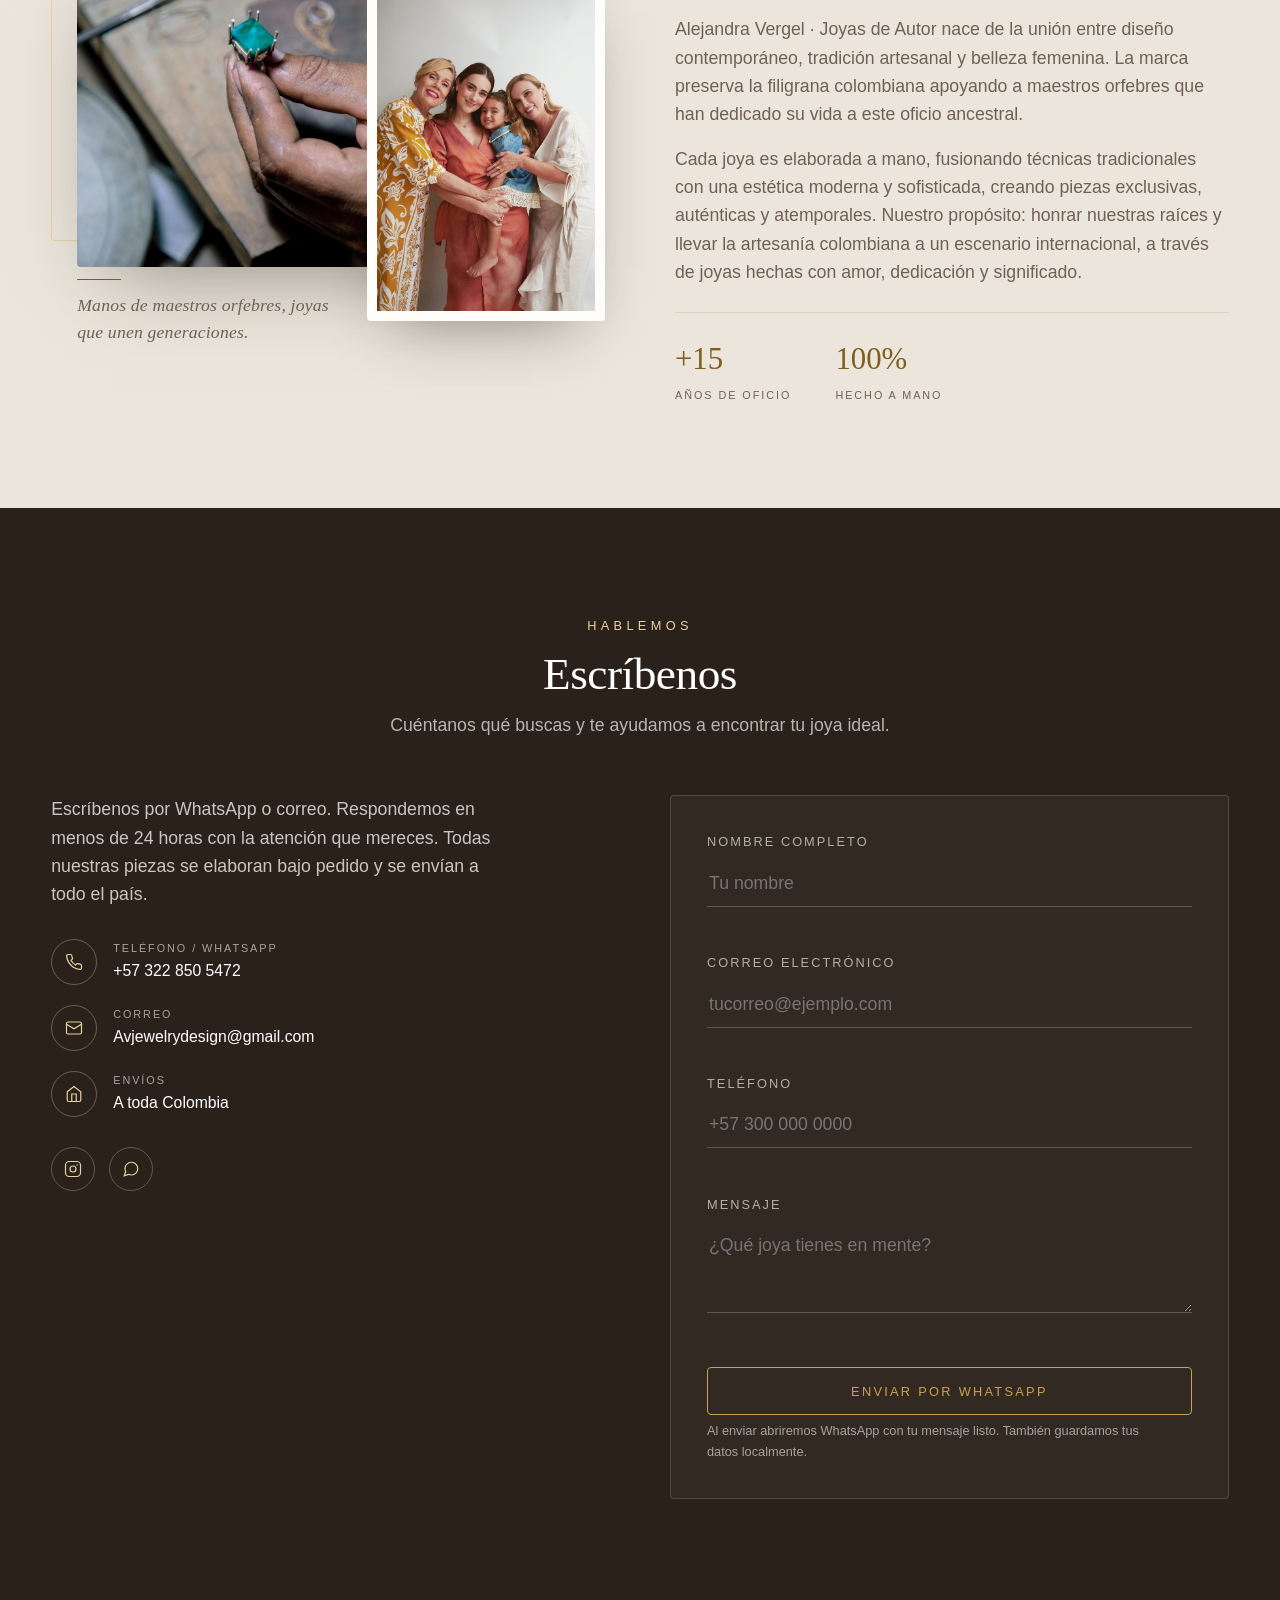
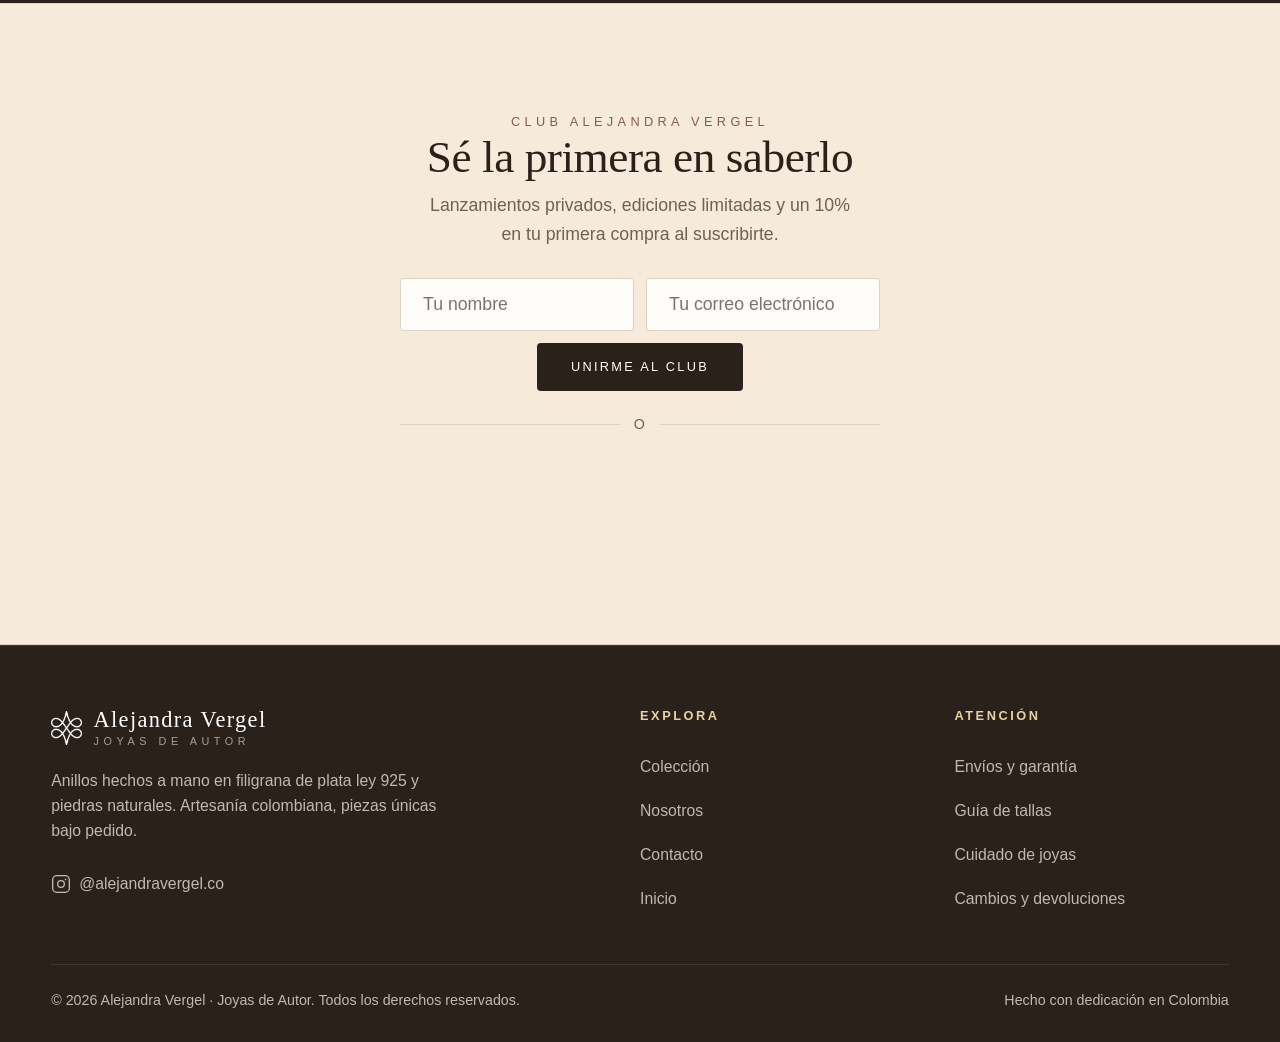
==== commit 10ec999a: "Seguridad: saca el backend de Apps Script de la web publicada + tokens de diseno - apps-script-club-" ====
--- a/index.html
+++ b/index.html
@@ -2,6 +2,11 @@
 <html lang="es">
 <head>
 <meta charset="UTF-8">
+<!-- Content-Security-Policy · GitHub Pages no permite cabeceras HTTP propias,
+     asi que la politica viaja en <meta>. Ojo: en <meta> el navegador IGNORA
+     frame-ancestors, report-uri y sandbox (ver _headers para cuando se migre). -->
+<meta http-equiv="Content-Security-Policy" content="default-src 'self'; script-src 'self' 'unsafe-inline' https://accounts.google.com https://apis.google.com https://www.gstatic.com; style-src 'self' 'unsafe-inline' https://fonts.googleapis.com https://accounts.google.com; font-src 'self' data: https://fonts.gstatic.com; img-src 'self' data: blob: https://lh3.googleusercontent.com https://*.googleusercontent.com https://accounts.google.com https://www.gstatic.com; connect-src 'self' https://api.emailjs.com https://script.google.com https://script.googleusercontent.com https://*.googleusercontent.com https://radiant-lamington-bd56f7.netlify.app https://accounts.google.com https://fonts.googleapis.com https://fonts.gstatic.com; frame-src https://accounts.google.com https://checkout.wompi.co; form-action 'self' https://checkout.wompi.co https://wa.me https://api.whatsapp.com; base-uri 'self'; object-src 'none'">
+<meta name="referrer" content="strict-origin-when-cross-origin">
 <meta name="viewport" content="width=device-width, initial-scale=1, viewport-fit=cover">
 <meta name="format-detection" content="telephone=no">
 <meta name="theme-color" content="#14110F">
@@ -12,40 +17,12 @@
 <link rel="preconnect" href="https://fonts.googleapis.com">
 <link rel="preconnect" href="https://fonts.gstatic.com" crossorigin>
 <link href="https://fonts.googleapis.com/css2?family=Cormorant+Garamond:ital,wght@0,400;0,500;0,600;0,700;1,400&family=Jost:wght@300;400;500;600&display=swap" rel="stylesheet">
+<!-- Sistema de diseno: paleta con ratios medidos, escala tipografica de 9 pasos,
+     espacio, radios, sombras, curvas y foco visible. Antes esto vivia duplicado
+     en un :root por archivo, con valores divergentes entre paginas. -->
+<link rel="stylesheet" href="tokens.css">
 <script src="https://accounts.google.com/gsi/client" async defer></script>
 <style>
-/* ============================================================
-   PALETA OFICIAL ALEJANDRA VERGEL
-   Ivory · Nude · Chai · Shell · Blush · Vainilla · Sage · Dusty Rose
-   ============================================================ */
-:root{
-  --ivory:#EBE5DB;        /* fondo principal — paleta AV */
-  --vainilla:#F6EADA;     /* fondo cálido alterno */
-  --white:#FFFDFA;
-  --noir:#2B211B;         /* espresso cálido (reemplaza al negro) */
-  --ink:#3A2F27;          /* texto principal */
-  --ink-soft:#85756A;     /* texto secundario */
-  --nude:#E6D0BF;
-  --chai:#DFCBBB;
-  --shell:#E0C2AF;
-  --blush:#E4C3B8;
-  --sage:#B2B3A0;         /* acento verde salvia */
-  --rose:#CEA69B;         /* dusty rose — acento primario */
-  --rose-deep:#A97C6E;    /* dusty rose profundo (hovers, énfasis) */
-  --cartier:#A97C6E;      /* alias legado → dusty rose profundo */
-  --cartier-deep:#8E6355;
-  --tiffany:#B2B3A0;      /* alias legado → sage */
-  --tiffany-soft:#C9CABA;
-  --gold:#C9A24B;         /* dorado del monograma */
-  --gold-soft:#E7D3A1;
-  --line:#DED2C2;         /* líneas sutiles */
-  --shadow:0 24px 60px -28px rgba(43,33,27,.28);
-  --shadow-sm:0 10px 30px -16px rgba(43,33,27,.26);
-  --radius:4px;           /* esquinas finas y editoriales */
-  --serif:"Cormorant Garamond", Georgia, "Times New Roman", serif;
-  --sans:"Jost", -apple-system, "Segoe UI", Roboto, Helvetica, Arial, sans-serif;
-}
-
 *{margin:0;padding:0;box-sizing:border-box}
 html{scroll-behavior:smooth;-webkit-text-size-adjust:100%;text-size-adjust:100%}
 body{
@@ -62,32 +39,34 @@
 button{font-family:inherit;cursor:pointer;border:none;background:none;-webkit-tap-highlight-color:transparent}
 ul{list-style:none}
 
-h1,h2,h3,.serif{font-family:var(--serif);font-weight:500;letter-spacing:.01em}
+h1,h2,h3,.serif{font-family:var(--serif);font-weight:500;letter-spacing:var(--track-display)}
+/* El eyebrow sobre fondo CLARO usa --oro-texto (4.73:1). El --gold original
+   daba 1.92:1 sobre ivory: la firma tipografica de la marca era ilegible.
+   En las secciones oscuras se sobrescribe a --gold-soft (10.65:1). */
 .eyebrow{
-  font-family:var(--sans);font-size:.72rem;letter-spacing:.34em;
-  text-transform:uppercase;color:var(--gold);font-weight:500;
+  font-family:var(--sans);font-size:var(--fs-2xs);letter-spacing:var(--track-marca);
+  text-transform:uppercase;color:var(--oro-texto);font-weight:500;
 }
 .container{width:min(1240px,92%);margin-inline:auto}
-section{padding:112px 0}
+section{padding:var(--e-seccion) 0}
 
 /* ---------- Botones ---------- */
 .btn{
-  display:inline-flex;align-items:center;gap:.6em;
-  font-family:var(--sans);font-size:.82rem;letter-spacing:.18em;
+  display:inline-flex;align-items:center;justify-content:center;gap:.6em;
+  font-family:var(--sans);font-size:var(--fs-2xs);letter-spacing:.18em;
   text-transform:uppercase;font-weight:500;
-  padding:15px 34px;border-radius:var(--radius);
-  transition:.35s cubic-bezier(.2,.7,.3,1);position:relative;overflow:hidden;
+  padding:15px 34px;border-radius:var(--radius);min-height:48px;
+  transition:var(--dur-medio) var(--ease-salida);position:relative;overflow:hidden;
 }
 .btn-dark{background:var(--noir);color:var(--white)}
-.btn-dark:hover{background:var(--cartier)}
+.btn-dark:hover{background:var(--rose-deep)}
+/* Sobre la seccion de contacto, que es --noir: aqui --gold da 6.55:1 */
 .btn-gold{
   background:transparent;color:var(--gold);border:1.5px solid var(--gold);
 }
-.btn-gold:hover{background:rgba(201,162,75,.08)}
+.btn-gold:hover{background:rgba(201,162,75,.12)}
 .btn-outline{border:1px solid var(--ink);color:var(--ink)}
 .btn-outline:hover{background:var(--ink);color:var(--white)}
-.btn-tiffany{background:var(--tiffany);color:var(--white)}
-.btn-tiffany:hover{background:#089c98}
 
 /* ============================================================
    HEADER
@@ -108,43 +87,43 @@
 .nav-inner .brand{justify-self:start}
 .nav-inner .nav-links{justify-self:center}
 .nav-inner .nav-actions{justify-self:end}
-.brand{display:flex;align-items:center;gap:12px;line-height:1}
-.brand-mark{height:36px;width:auto;flex-shrink:0;transition:opacity .4s}
+.brand{display:flex;align-items:center;gap:12px;line-height:1;min-height:44px}
+.brand-mark{height:36px;width:auto;flex-shrink:0;transition:opacity var(--dur-medio)}
 .brand-mark.on-dark{position:absolute;opacity:1}
 .brand-mark.on-light{position:absolute;opacity:0}
 .nav.scrolled .brand-mark.on-dark{opacity:0}
 .nav.scrolled .brand-mark.on-light{opacity:1}
 .brand-txt{display:flex;flex-direction:column;align-items:flex-start}
-.brand .name{font-family:var(--serif);font-size:1.55rem;letter-spacing:.06em;color:#fff;transition:color .4s}
-.brand .tag{font-size:.56rem;letter-spacing:.42em;text-transform:uppercase;color:rgba(255,255,255,.7);margin-top:4px;transition:color .4s}
+.brand .name{font-family:var(--serif);font-size:var(--fs-lg);letter-spacing:.06em;color:#fff;transition:color var(--dur-medio)}
+.brand .tag{font-size:var(--fs-3xs);letter-spacing:var(--track-sello);text-transform:uppercase;color:rgba(255,255,255,.75);margin-top:4px;transition:color var(--dur-medio)}
 .nav.scrolled .brand .name{color:var(--noir)}
 .nav.scrolled .brand .tag{color:var(--ink-soft)}
 .nav-links{display:flex;gap:38px}
 .nav-links a{
-  font-size:.78rem;letter-spacing:.16em;text-transform:uppercase;
-  color:#fff;position:relative;padding:6px 0;transition:color .4s;
+  font-size:var(--fs-xs);letter-spacing:.16em;text-transform:uppercase;
+  color:#fff;position:relative;padding:6px 0;transition:color var(--dur-medio);
 }
 .nav.scrolled .nav-links a{color:var(--ink)}
 .nav-links a::after{
   content:"";position:absolute;left:0;bottom:0;width:0;height:1px;
-  background:var(--gold);transition:.35s;
+  background:var(--gold);transition:var(--dur-medio);
 }
 .nav-links a:hover::after{width:100%}
 .nav-actions{display:flex;align-items:center;gap:14px}
-.icon-btn{width:46px;height:46px;display:grid;place-items:center;border-radius:50%;transition:.3s;color:#fff}
+.icon-btn{width:46px;height:46px;display:grid;place-items:center;border-radius:50%;transition:var(--dur-rapido);color:#fff}
 .nav.scrolled .icon-btn{color:var(--ink)}
 .icon-btn:hover{background:rgba(255,255,255,.15);color:#fff}
-.nav.scrolled .icon-btn:hover{background:var(--white);color:var(--cartier)}
+.nav.scrolled .icon-btn:hover{background:var(--white);color:var(--rose-deep)}
 .cart-btn{position:relative}
 .cart-count{
   position:absolute;top:2px;right:2px;min-width:18px;height:18px;padding:0 4px;
-  background:var(--cartier);color:#fff;font-size:.62rem;font-weight:600;
-  border-radius:10px;display:grid;place-items:center;font-family:var(--sans);
-  transform:scale(0);transition:.3s;
+  background:var(--rose-deep);color:#fff;font-size:var(--fs-3xs);font-weight:600;
+  border-radius:var(--r-full);display:grid;place-items:center;font-family:var(--sans);
+  transform:scale(0);transition:var(--dur-rapido);
 }
 .cart-count.show{transform:scale(1)}
 .burger{display:none;flex-direction:column;gap:5px;width:46px;height:46px;justify-content:center;align-items:center}
-.burger span{width:22px;height:1.6px;background:#fff;transition:.3s}
+.burger span{width:22px;height:1.6px;background:#fff;transition:var(--dur-rapido)}
 .nav.scrolled .burger span{background:var(--ink)}
 .burger.open span:nth-child(1){transform:translateY(6.6px) rotate(45deg)}
 .burger.open span:nth-child(2){opacity:0}
@@ -204,22 +183,27 @@
     rgba(6,4,2,.80) 100%);
   color:#fff;text-align:center;z-index:5;
 }
-.hp-central-overlay .eyebrow{
-  color:var(--vainilla);letter-spacing:.46em;font-size:.68rem;margin-bottom:18px;opacity:.92;
-}
-.hp-central-overlay .h1-name{
-  font-family:var(--serif);font-size:clamp(2.3rem,4.6vw,4.2rem);
+/* El <h1> del hero: estas reglas llevaban meses escritas y sin markup que las
+   usara. En vez de borrarlas se recupera el markup — el index no tenia NINGUN
+   <h1> (el primer encabezado era un <h3>) y el hero no decia el nombre de la
+   marca ni una promesa: solo un boton. */
+.hero-title{
+  font-family:var(--serif);font-size:var(--fs-3xl);
   font-weight:500;letter-spacing:.05em;color:#fff;
-  line-height:1;margin:0;
+  line-height:var(--lh-apretado);margin:0;
+}
+.hero-title .h1-name{display:block}
+.hero-title .h1-surname{
+  display:block;font-weight:400;font-style:italic;
+  color:var(--gold-soft);
 }
 .hero-rule{
-  width:56px;height:1px;margin:14px auto 10px;
+  width:56px;height:1px;margin:14px auto;
   background:linear-gradient(90deg,transparent,var(--gold-soft),transparent);
 }
-.hp-central-overlay .h1-surname{
-  font-family:var(--serif);font-size:clamp(2.3rem,4.6vw,4.2rem);
-  font-weight:400;font-style:italic;letter-spacing:.05em;
-  color:var(--gold-soft);line-height:1;margin:0 0 34px;
+.hero-promesa{
+  font-size:var(--fs-sm);color:rgba(255,255,255,.9);font-weight:300;
+  max-width:34ch;margin:0 auto var(--e-6);line-height:var(--lh-normal);
 }
 
 .hero-cta{display:flex;gap:14px;flex-wrap:wrap;justify-content:center}
@@ -256,7 +240,7 @@
   .hero{height:100vh;height:100lvh}
   .hp-medio1,.hp-medio2{display:none}
   .hp-central{left:0;width:100%}
-  .hero-lines,.hero-divider{display:none}
+  .hero-divider{display:none}
   .hp-central-overlay{justify-content:flex-end;padding-bottom:calc(28px + env(safe-area-inset-bottom))}
 }
 /* Tablet en horizontal: los paneles laterales quedan angostos y aprietan el texto central */
@@ -269,7 +253,7 @@
 @media(min-width:681px) and (max-width:1024px) and (orientation:portrait){
   .hp-medio1,.hp-medio2{display:none}
   .hp-central{left:0;width:100%}
-  .hero-lines,.hero-divider{display:none}
+  .hero-divider{display:none}
 }
 
 
@@ -283,10 +267,10 @@
 .edit-card:hover img{transform:scale(1.05)}
 .edit-card::after{content:"";position:absolute;inset:0;background:linear-gradient(to top,rgba(20,15,10,.78) 0%,rgba(20,15,10,.18) 55%,transparent 100%)}
 .edit-txt{position:absolute;bottom:0;left:0;right:0;padding:56px;z-index:2}
-.edit-txt .eyebrow2{font-size:.68rem;letter-spacing:.32em;text-transform:uppercase;color:rgba(255,255,255,.75);font-weight:500}
-.edit-txt h3{font-family:var(--serif);font-size:clamp(2rem,4.5vw,3.4rem);color:#fff;margin:8px 0 12px;font-weight:500}
-.edit-txt p{font-size:.9rem;color:rgba(255,255,255,.85);font-weight:300;margin-bottom:22px;max-width:360px;line-height:1.6}
-.edit-btn{display:inline-block;border:1.5px solid rgba(255,255,255,.7);color:#fff;padding:12px 30px;font-size:.74rem;letter-spacing:.2em;text-transform:uppercase;background:transparent;cursor:pointer;transition:.3s;font-family:var(--sans)}
+.edit-txt .eyebrow2{font-size:var(--fs-2xs);letter-spacing:.32em;text-transform:uppercase;color:rgba(255,255,255,.78);font-weight:500}
+.edit-txt h3{font-family:var(--serif);font-size:var(--fs-2xl);color:#fff;margin:8px 0 12px;font-weight:500;line-height:var(--lh-apretado)}
+.edit-txt p{font-size:var(--fs-sm);color:rgba(255,255,255,.88);font-weight:300;margin-bottom:22px;max-width:var(--medida-estrecha);line-height:var(--lh-normal)}
+.edit-btn{display:inline-flex;align-items:center;min-height:44px;border:1.5px solid rgba(255,255,255,.7);color:#fff;padding:12px 30px;font-size:var(--fs-2xs);letter-spacing:.2em;text-transform:uppercase;background:transparent;cursor:pointer;transition:var(--dur-rapido);font-family:var(--sans)}
 .edit-card:hover .edit-btn,.edit-btn:hover{background:#fff;color:var(--noir);border-color:#fff}
 /* Portátil: enfoque fijo a la pieza */
 @media(min-width:1025px){
@@ -308,24 +292,19 @@
 
 /* Botón Ver más del catálogo */
 .vermas-wrap{display:flex;justify-content:center;margin-top:48px}
-.btn-vermas{border:1.5px solid var(--noir);background:transparent;color:var(--noir);padding:13px 40px;font-size:.74rem;letter-spacing:.2em;text-transform:uppercase;font-family:var(--sans);cursor:pointer;transition:.3s}
+.btn-vermas{border:1.5px solid var(--noir);background:transparent;color:var(--noir);padding:13px 40px;min-height:48px;font-size:var(--fs-2xs);letter-spacing:.2em;text-transform:uppercase;font-family:var(--sans);cursor:pointer;transition:var(--dur-rapido)}
 .btn-vermas:hover{background:var(--noir);color:#fff}
 
-/* ============================================================
-   FRANJA / MARQUEE
-   ============================================================ */
-.strip{background:var(--noir);color:var(--ivory);padding:18px 0;overflow:hidden;white-space:nowrap}
-.strip-track{display:inline-flex;gap:60px;animation:scroll 26s linear infinite}
-.strip-track span{font-family:var(--serif);font-style:italic;font-size:1.1rem;letter-spacing:.05em;opacity:.85}
-.strip-track span::after{content:"✦";margin-left:60px;color:var(--gold);font-style:normal}
-@keyframes scroll{to{transform:translateX(-50%)}}
+/* BORRADO · franja marquee (.strip, .strip-track, @keyframes scroll):
+   ~6 reglas que apuntaban a markup inexistente. Verificado con grep en los
+   5 HTML y los 6 JS: cero coincidencias fuera de su propia declaracion. */
 
 /* ============================================================
    SECCIÓN TÍTULOS
    ============================================================ */
-.sec-head{text-align:center;max-width:640px;margin:0 auto 56px}
-.sec-head h2{font-size:clamp(2.1rem,5vw,3.2rem);margin:14px 0 12px;color:var(--noir)}
-.sec-head p{color:var(--ink-soft);font-weight:300}
+.sec-head{text-align:center;max-width:var(--medida);margin:0 auto 56px}
+.sec-head h2{font-size:var(--fs-2xl);margin:14px 0 12px;color:var(--noir);line-height:var(--lh-apretado)}
+.sec-head p{color:var(--ink-soft);font-weight:300;font-size:var(--fs-md)}
 
 /* ============================================================
    CATÁLOGO — filtros + grid
@@ -339,12 +318,13 @@
 }
 .cat-type{
   position:relative;background:none;border:none;cursor:pointer;
-  font-family:var(--serif);font-size:1.15rem;letter-spacing:.05em;
-  color:var(--ink-soft);transition:color .3s;padding:2px 0;
+  font-family:var(--serif);font-size:var(--fs-md);letter-spacing:.05em;
+  color:var(--ink-soft);transition:color var(--dur-rapido);
+  padding:10px 0;min-height:44px;min-width:44px;
 }
 .cat-type::after{
   content:"";position:absolute;left:50%;bottom:-19px;width:0;height:2px;
-  background:var(--gold);transform:translateX(-50%);transition:width .38s cubic-bezier(.4,0,.2,1);
+  background:var(--oro-texto);transform:translateX(-50%);transition:width var(--dur-medio) var(--ease-entrada);
 }
 .cat-type:hover{color:var(--noir)}
 .cat-type.active{color:var(--noir)}
@@ -355,36 +335,39 @@
 }
 .cat-sub{
   position:relative;background:none;border:none;cursor:pointer;
-  font-size:.72rem;letter-spacing:.2em;text-transform:uppercase;
-  color:var(--ink-soft);transition:color .3s;padding:2px 0;
+  font-size:var(--fs-2xs);letter-spacing:.2em;text-transform:uppercase;
+  color:var(--ink-soft);transition:color var(--dur-rapido);
+  padding:12px 0;min-height:44px;
 }
 .cat-sub::after{
-  content:"";position:absolute;left:0;bottom:-6px;width:0;height:1px;
-  background:var(--cartier);transition:width .3s;
+  content:"";position:absolute;left:0;bottom:6px;width:0;height:1px;
+  background:var(--rose-deep);transition:width var(--dur-rapido);
 }
 .cat-sub:hover{color:var(--noir)}
-.cat-sub.active{color:var(--cartier)}
+.cat-sub.active{color:var(--rose-deep)}
 .cat-sub.active::after{width:100%}
 .filters-row2{
   display:flex;flex-wrap:wrap;gap:14px;align-items:center;justify-content:center;
-  margin-bottom:44px;color:var(--ink-soft);font-size:.8rem;
+  margin-bottom:44px;color:var(--ink-soft);font-size:var(--fs-xs);
 }
 .search-box{position:relative;display:flex;align-items:center}
 .search-box svg{position:absolute;left:14px;color:var(--ink-soft)}
 .search-box input{
-  font-family:var(--sans);font-size:.85rem;padding:11px 16px 11px 40px;
-  border:1px solid var(--line);border-radius:40px;width:230px;background:var(--ivory);
-  color:var(--ink);transition:.3s;
-}
-.search-box input:focus{outline:none;border-color:var(--tiffany);background:#fff}
+  font-family:var(--sans);font-size:var(--fs-sm);padding:13px 16px 13px 40px;
+  border:1px solid var(--line);border-radius:var(--r-full);width:230px;background:var(--ivory);
+  color:var(--ink);transition:var(--dur-rapido);min-height:46px;
+}
+/* Sin `outline:none`: el anillo de foco de tokens.css es el unico indicador
+   fiable — el cambio de borde a 1.47:1 era invisible. */
+.search-box input:focus{border-color:var(--rose-deep);background:#fff}
 .select-wrap select{
-  font-family:var(--sans);font-size:.82rem;padding:11px 38px 11px 16px;
-  border:1px solid var(--line);border-radius:40px;background:var(--ivory);
-  color:var(--ink);cursor:pointer;appearance:none;
-  background-image:url("data:image/svg+xml,%3Csvg xmlns='http://www.w3.org/2000/svg' width='12' height='12' fill='none' stroke='%236E665E' stroke-width='2'%3E%3Cpath d='M2 4l4 4 4-4'/%3E%3C/svg%3E");
+  font-family:var(--sans);font-size:var(--fs-xs);padding:13px 38px 13px 16px;
+  border:1px solid var(--line);border-radius:var(--r-full);background:var(--ivory);
+  color:var(--ink);cursor:pointer;appearance:none;min-height:46px;
+  background-image:url("data:image/svg+xml,%3Csvg xmlns='http://www.w3.org/2000/svg' width='12' height='12' fill='none' stroke='%23706055' stroke-width='2'%3E%3Cpath d='M2 4l4 4 4-4'/%3E%3C/svg%3E");
   background-repeat:no-repeat;background-position:right 14px center;
 }
-.select-wrap select:focus{outline:none;border-color:var(--tiffany)}
+.select-wrap select:focus{border-color:var(--rose-deep)}
 
 .grid{display:grid;grid-template-columns:repeat(4,1fr);gap:30px}
 .card{
@@ -413,46 +396,33 @@
 .card:hover .card-media svg{transform:scale(1.08) rotate(-2deg)}
 .card-cat-row{display:flex;align-items:center;gap:8px;margin-bottom:4px}
 .card-cat{
-  font-size:.6rem;letter-spacing:.14em;
+  font-size:var(--fs-3xs);letter-spacing:.14em;
   text-transform:uppercase;color:var(--ink-soft);
 }
 .card-quick{
   position:absolute;inset:auto 0 0 0;background:var(--noir);color:#fff;
-  text-align:center;padding:13px;font-size:.72rem;letter-spacing:.18em;
-  text-transform:uppercase;transform:translateY(100%);transition:.4s;
+  text-align:center;padding:13px;font-size:var(--fs-2xs);letter-spacing:.18em;
+  text-transform:uppercase;transform:translateY(100%);transition:var(--dur-medio);
 }
 .card:hover .card-quick{transform:translateY(0)}
 .card-body{padding:20px 20px 24px;display:flex;flex-direction:column;gap:6px;flex:1}
-.card-name{font-family:var(--serif);font-size:1.3rem;color:var(--noir);line-height:1.2}
-.card-mat{font-size:.74rem;color:var(--ink-soft);flex:1}
+.card-name{font-family:var(--serif);font-size:var(--fs-lg);color:var(--noir);line-height:var(--lh-corto)}
+.card-mat{font-size:var(--fs-xs);color:var(--ink-soft);flex:1}
 .card-foot{display:flex;align-items:center;justify-content:space-between;margin-top:10px}
 .card-prices{display:flex;flex-direction:column;line-height:1.1}
-.card-price-old{font-size:.78rem;color:var(--ink-soft);text-decoration:line-through;opacity:.8}
-.card-price{font-family:var(--serif);font-size:1.25rem;color:var(--ink)}
-.card-badge{
-  font-size:.6rem;letter-spacing:.1em;font-weight:600;
-  color:var(--cartier);font-family:var(--sans);
-}
+.card-price{font-family:var(--serif);font-size:var(--fs-lg);color:var(--ink)}
 .add-mini{
-  width:42px;height:42px;border-radius:50%;background:var(--ivory);
-  display:grid;place-items:center;color:var(--noir);transition:.3s;border:1px solid var(--line);flex-shrink:0;
-}
-.add-mini:hover{background:var(--tiffany);color:#fff;border-color:var(--tiffany);transform:rotate(90deg)}
+  width:44px;height:44px;border-radius:50%;background:var(--ivory);
+  display:grid;place-items:center;color:var(--noir);transition:var(--dur-rapido);border:1px solid var(--line);flex-shrink:0;
+}
+.add-mini:hover{background:var(--rose-deep);color:#fff;border-color:var(--rose-deep);transform:rotate(90deg)}
 .empty-state{grid-column:1/-1;text-align:center;padding:60px 0;color:var(--ink-soft)}
 
-/* Precio en modal */
-.price-row{display:flex;align-items:baseline;gap:12px;flex-wrap:wrap;margin-bottom:22px}
-.price-old{font-size:1.05rem;color:var(--ink-soft);text-decoration:line-through;opacity:.75}
-.price-badge{background:var(--cartier);color:#fff;font-size:.7rem;font-weight:600;padding:4px 10px;border-radius:30px;font-family:var(--sans)}
-.opt-size{min-width:42px;text-align:center}
-
-/* Galería modal */
-.modal-media{position:relative;display:flex;flex-direction:column;align-items:center;justify-content:center;gap:14px;padding:24px}
-.modal-main-img{width:100%;height:auto;object-fit:cover;border-radius:var(--radius);max-height:420px}
-.modal-thumbs{display:flex;gap:8px;flex-wrap:wrap;justify-content:center}
-.modal-thumb{width:54px;height:54px;border-radius:6px;overflow:hidden;border:2px solid transparent;transition:.25s;padding:0}
-.modal-thumb.active{border-color:var(--gold)}
-.modal-thumb img{width:100%;height:100%;object-fit:cover}
+/* BORRADO · toda la UI de descuento de esta pagina (.card-price-old,
+   .card-badge, .price-row, .price-old, .price-badge) y la galeria del modal
+   de producto (.opt-size, .modal-media, .modal-main-img, .modal-thumbs,
+   .modal-thumb). renderGrid() de index.html no emite ninguna de esas clases
+   — solo el renderGrid de product.html, que tiene sus propias copias. */
 
 /* ============================================================
    NOSOTROS
@@ -479,9 +449,9 @@
 .about-photo-over img{width:100%;height:auto;display:block}
 .about-caption{
   position:absolute;left:26px;bottom:4px;font-family:var(--serif);font-style:italic;
-  font-size:.95rem;color:var(--ink-soft);max-width:48%;line-height:1.55;letter-spacing:.01em;
-}
-.about-caption::before{content:"";display:block;width:44px;height:1px;background:var(--gold);margin-bottom:12px}
+  font-size:var(--fs-md);color:var(--ink-soft);max-width:48%;line-height:1.55;letter-spacing:.01em;
+}
+.about-caption::before{content:"";display:block;width:44px;height:1px;background:var(--oro-texto);margin-bottom:12px}
 @media(max-width:640px){
   .about-art{padding:16px 16px 90px 16px}
   .about-art::before{right:42px;bottom:106px}
@@ -489,11 +459,13 @@
   .about-caption{left:16px;right:16px;bottom:8px;max-width:none}
 }
 .about-txt .eyebrow{color:var(--rose-deep)}
-.about-txt h2{font-size:clamp(2rem,4.5vw,3rem);margin:14px 0 18px;color:var(--noir)}
-.about-txt p{color:var(--ink-soft);margin-bottom:16px;font-weight:300}
+.about-txt h2{font-size:var(--fs-2xl);margin:14px 0 18px;color:var(--noir);line-height:var(--lh-apretado)}
+.about-txt p{color:var(--ink-soft);margin-bottom:16px;font-weight:300;font-size:var(--fs-md);max-width:var(--medida)}
 .about-feats{display:flex;gap:44px;margin-top:26px;padding-top:22px;border-top:1px solid var(--line)}
-.about-feats .num{font-family:var(--serif);font-size:1.5rem;color:var(--gold);opacity:.85}
-.about-feats .lbl{font-size:.6rem;letter-spacing:.18em;text-transform:uppercase;color:var(--ink-soft);margin-top:2px}
+/* opacity:.85 sobre --gold dejaba la cifra en ~1.7:1. --oro-texto a plena
+   opacidad da 4.73:1 y conserva el registro dorado. */
+.about-feats .num{font-family:var(--serif);font-size:var(--fs-xl);color:var(--oro-texto)}
+.about-feats .lbl{font-size:var(--fs-3xs);letter-spacing:.18em;text-transform:uppercase;color:var(--ink-soft);margin-top:2px}
 
 /* ============================================================
    CONTACTO
@@ -502,30 +474,30 @@
 .contact .sec-head h2{color:#fff}
 .contact .sec-head p{color:rgba(247,244,239,.7)}
 .contact-grid{display:grid;grid-template-columns:1fr 1fr;gap:60px;align-items:start}
-.contact-info h3{font-family:var(--serif);font-size:1.7rem;color:var(--gold-soft);margin-bottom:8px}
-.contact-info p{color:rgba(247,244,239,.72);max-width:380px;margin-bottom:30px;font-weight:300}
+.contact-info h3{font-family:var(--serif);font-size:var(--fs-xl);color:var(--gold-soft);margin-bottom:8px}
+.contact-info p{color:rgba(247,244,239,.78);max-width:var(--medida-estrecha);margin-bottom:30px;font-weight:300;font-size:var(--fs-md)}
 .info-row{display:flex;gap:16px;align-items:center;margin-bottom:20px}
 .info-row .ic{width:46px;height:46px;border-radius:50%;border:1px solid rgba(231,211,161,.35);display:grid;place-items:center;color:var(--gold-soft);flex-shrink:0}
-.info-row .t{font-size:.66rem;letter-spacing:.18em;text-transform:uppercase;color:rgba(247,244,239,.55)}
-.info-row .v{color:#fff}
+.info-row .t{font-size:var(--fs-3xs);letter-spacing:.18em;text-transform:uppercase;color:rgba(247,244,239,.62)}
+.info-row .v{color:#fff;font-size:var(--fs-sm)}
 .socials{display:flex;gap:14px;margin-top:30px}
-.socials a{width:44px;height:44px;border-radius:50%;border:1px solid rgba(231,211,161,.3);display:grid;place-items:center;color:var(--gold-soft);transition:.3s}
+.socials a{width:44px;height:44px;border-radius:50%;border:1px solid rgba(231,211,161,.3);display:grid;place-items:center;color:var(--gold-soft);transition:var(--dur-rapido)}
 .socials a:hover{background:var(--gold);color:var(--noir);border-color:var(--gold);transform:translateY(-4px)}
 
 .form-card{background:rgba(255,255,255,.04);border:1px solid rgba(231,211,161,.18);border-radius:var(--radius);padding:36px}
 .field{margin-bottom:20px}
-.field label{display:block;font-size:.68rem;letter-spacing:.16em;text-transform:uppercase;color:rgba(247,244,239,.6);margin-bottom:8px}
+.field label{display:block;font-size:var(--fs-2xs);letter-spacing:.16em;text-transform:uppercase;color:rgba(247,244,239,.66);margin-bottom:8px}
 .field input,.field textarea{
-  width:100%;font-family:var(--sans);font-size:.95rem;color:#fff;
+  width:100%;font-family:var(--sans);font-size:var(--fs-md);color:#fff;
   background:transparent;border:none;border-bottom:1px solid rgba(231,211,161,.28);
-  padding:10px 2px;transition:.3s;
-}
-.field input:focus,.field textarea:focus{outline:none;border-bottom-color:var(--tiffany)}
+  padding:12px 2px;transition:var(--dur-rapido);min-height:46px;
+}
+.field input:focus,.field textarea:focus{border-bottom-color:var(--gold-soft)}
 .field textarea{resize:vertical;min-height:90px}
-.field .err{display:block;color:#FF9DAB;font-size:.72rem;margin-top:6px;min-height:1em;opacity:0;transition:.2s}
+.field .err{display:block;color:#FFB3BE;font-size:var(--fs-2xs);margin-top:6px;min-height:1em;opacity:0;transition:var(--dur-micro)}
 .field.invalid .err{opacity:1}
 .field.invalid input,.field.invalid textarea{border-bottom-color:#FF6B81}
-.form-note{font-size:.72rem;color:rgba(247,244,239,.5);margin-top:6px}
+.form-note{font-size:var(--fs-2xs);color:rgba(247,244,239,.6);margin-top:6px}
 
 /* ============================================================
    NEWSLETTER
@@ -534,30 +506,30 @@
   background:var(--vainilla);color:var(--ink);
   text-align:center;border-top:1px solid var(--line);border-bottom:1px solid var(--line);
 }
-.news h2{font-size:clamp(1.9rem,4.5vw,2.8rem);margin-bottom:10px;color:var(--noir)}
-.news p{max-width:440px;margin:0 auto 30px;font-weight:300;color:var(--ink-soft)}
+.news h2{font-size:var(--fs-2xl);margin-bottom:10px;color:var(--noir);line-height:var(--lh-apretado)}
+.news p{max-width:var(--medida-estrecha);margin:0 auto 30px;font-weight:300;color:var(--ink-soft);font-size:var(--fs-md)}
 .news-form{display:flex;gap:12px;max-width:480px;margin:0 auto;flex-wrap:wrap;justify-content:center}
 .news-form input{
-  flex:1;min-width:220px;font-family:var(--sans);font-size:.95rem;padding:15px 22px;
-  border:1px solid var(--line);border-radius:var(--radius);background:var(--white);color:var(--ink);
-}
-.news-form input:focus{outline:none;border-color:var(--gold)}
-.news-divider{display:flex;align-items:center;gap:14px;max-width:480px;margin:22px auto;color:var(--ink-soft);font-size:.8rem;text-transform:uppercase;letter-spacing:.1em}
+  flex:1;min-width:220px;font-family:var(--sans);font-size:var(--fs-md);padding:15px 22px;
+  border:1px solid var(--line);border-radius:var(--radius);background:var(--white);color:var(--ink);min-height:48px;
+}
+.news-form input:focus{border-color:var(--rose-deep)}
+.news-divider{display:flex;align-items:center;gap:14px;max-width:480px;margin:22px auto;color:var(--ink-soft);font-size:var(--fs-xs);text-transform:uppercase;letter-spacing:.1em}
 .news-divider::before,.news-divider::after{content:"";flex:1;height:1px;background:var(--line)}
 .google-signin-wrap{display:flex;justify-content:center;min-height:44px}
-.news-msg{min-height:1.4em;margin-top:16px;font-size:.85rem;font-weight:500}
+.news-msg{min-height:1.4em;margin-top:16px;font-size:var(--fs-sm);font-weight:500}
 
 /* ============================================================
    FOOTER
    ============================================================ */
-.footer{background:var(--noir);color:rgba(247,244,239,.65);padding:60px 0 30px;border-top:1px solid rgba(231,211,161,.12)}
+.footer{background:var(--noir);color:rgba(247,244,239,.72);padding:60px 0 30px;border-top:1px solid rgba(231,211,161,.12)}
 .footer-grid{display:grid;grid-template-columns:2fr 1fr 1fr;gap:40px;margin-bottom:44px}
 .footer .brand .name{color:#fff}
-.footer .brand .tag{color:rgba(247,244,239,.5)}
-.footer-col h4{font-size:.7rem;letter-spacing:.2em;text-transform:uppercase;color:var(--gold-soft);margin-bottom:18px}
-.footer-col a{display:block;margin-bottom:10px;font-size:.88rem;transition:.3s}
+.footer .brand .tag{color:rgba(247,244,239,.6)}
+.footer-col h4{font-size:var(--fs-2xs);letter-spacing:.2em;text-transform:uppercase;color:var(--gold-soft);margin-bottom:18px}
+.footer-col a{display:flex;align-items:center;min-height:44px;font-size:var(--fs-sm);transition:var(--dur-rapido)}
 .footer-col a:hover{color:#fff;padding-left:5px}
-.footer-bottom{border-top:1px solid rgba(231,211,161,.12);padding-top:24px;display:flex;justify-content:space-between;flex-wrap:wrap;gap:10px;font-size:.76rem}
+.footer-bottom{border-top:1px solid rgba(231,211,161,.12);padding-top:24px;display:flex;justify-content:space-between;flex-wrap:wrap;gap:10px;font-size:var(--fs-xs)}
 
 /* ============================================================
    CARRITO (drawer)
@@ -567,95 +539,59 @@
 .drawer{
   position:fixed;top:0;right:0;height:100%;width:min(420px,100%);background:var(--ivory);
   z-index:101;display:flex;flex-direction:column;transform:translateX(100%);
-  transition:.45s cubic-bezier(.4,0,.1,1);box-shadow:-20px 0 60px -20px rgba(0,0,0,.4);
+  transition:.45s var(--ease-panel);box-shadow:var(--shadow-drawer);
 }
 .drawer.open{transform:translateX(0)}
 .drawer-head{display:flex;align-items:center;justify-content:space-between;padding:24px 26px;border-bottom:1px solid var(--line)}
-.drawer-head h3{font-size:1.5rem;color:var(--noir)}
-.drawer-close{width:40px;height:40px;border-radius:50%;display:grid;place-items:center;transition:.3s;color:var(--ink)}
-.drawer-close:hover{background:var(--white);color:var(--cartier);transform:rotate(90deg)}
+.drawer-head h3{font-size:var(--fs-xl);color:var(--noir)}
+.drawer-close{width:44px;height:44px;border-radius:50%;display:grid;place-items:center;transition:var(--dur-rapido);color:var(--ink)}
+.drawer-close:hover{background:var(--white);color:var(--rose-deep);transform:rotate(90deg)}
 .drawer-body{flex:1;overflow-y:auto;padding:10px 26px}
 .cart-empty{text-align:center;padding:70px 20px;color:var(--ink-soft)}
-.cart-empty svg{opacity:.3;margin-bottom:16px}
+.cart-empty svg{opacity:.45;margin-bottom:16px}
 .cart-item{display:flex;gap:14px;padding:18px 0;border-bottom:1px solid var(--line)}
 .cart-item .thumb{width:74px;height:74px;border-radius:var(--radius);background:linear-gradient(155deg,#FDF8F0,#EFE3D3);display:grid;place-items:center;flex-shrink:0}
 .cart-item .thumb svg{width:64%}
 .cart-item .info{flex:1;min-width:0}
-.cart-item .nm{font-family:var(--serif);font-size:1.1rem;color:var(--noir);line-height:1.2}
-.cart-item .vr{font-size:.72rem;color:var(--ink-soft)}
-.cart-item .pr{font-size:.9rem;color:var(--ink);margin-top:2px}
-.qty{display:inline-flex;align-items:center;border:1px solid var(--line);border-radius:30px;margin-top:8px;background:#fff}
-.qty button{width:28px;height:28px;display:grid;place-items:center;color:var(--ink);font-size:1rem}
-.qty button:hover{color:var(--cartier)}
-.qty span{min-width:26px;text-align:center;font-size:.82rem}
-.cart-item .rm{align-self:flex-start;color:var(--ink-soft);font-size:.7rem;letter-spacing:.1em;text-transform:uppercase;transition:.3s}
-.cart-item .rm:hover{color:var(--cartier)}
+.cart-item .nm{font-family:var(--serif);font-size:var(--fs-lg);color:var(--noir);line-height:var(--lh-corto)}
+.cart-item .vr{font-size:var(--fs-2xs);color:var(--ink-soft)}
+.cart-item .pr{font-size:var(--fs-sm);color:var(--ink);margin-top:2px}
+.qty{display:inline-flex;align-items:center;border:1px solid var(--line);border-radius:var(--r-full);margin-top:8px;background:#fff}
+.qty button{width:44px;height:44px;display:grid;place-items:center;color:var(--ink);font-size:var(--fs-md)}
+.qty button:hover{color:var(--rose-deep)}
+.qty span{min-width:26px;text-align:center;font-size:var(--fs-xs)}
+.cart-item .rm{align-self:flex-start;color:var(--ink-soft);font-size:var(--fs-2xs);letter-spacing:.1em;text-transform:uppercase;transition:var(--dur-rapido);padding:10px 0}
+.cart-item .rm:hover{color:var(--rose-deep)}
 .drawer-foot{padding:22px 26px;border-top:1px solid var(--line);background:var(--white)}
 .cart-total{display:flex;justify-content:space-between;align-items:baseline;margin-bottom:18px}
-.cart-total .lbl{font-size:.74rem;letter-spacing:.18em;text-transform:uppercase;color:var(--ink-soft)}
-.cart-total .val{font-family:var(--serif);font-size:1.9rem;color:var(--noir)}
+.cart-total .lbl{font-size:var(--fs-2xs);letter-spacing:.18em;text-transform:uppercase;color:var(--ink-soft)}
+.cart-total .val{font-family:var(--serif);font-size:var(--fs-xl);color:var(--noir)}
 .drawer-foot .btn{width:100%;justify-content:center}
 
-/* ============================================================
-   MODAL producto
-   ============================================================ */
-.modal{
-  position:fixed;inset:0;z-index:110;display:grid;place-items:center;padding:20px;
-  opacity:0;visibility:hidden;transition:.35s;
-}
-.modal.open{opacity:1;visibility:visible}
-.modal-bg{position:absolute;inset:0;background:rgba(20,17,15,.6);backdrop-filter:blur(4px)}
-.modal-card{
-  position:relative;background:var(--white);border-radius:var(--radius);
-  width:min(880px,100%);max-height:90vh;overflow:auto;display:grid;
-  grid-template-columns:1fr 1fr;transform:translateY(20px) scale(.98);transition:.4s;
-}
-.modal.open .modal-card{transform:none}
-.modal-media{background:linear-gradient(155deg,#FDF8F0,#EFE3D3);display:grid;place-items:center;padding:40px;min-height:340px}
-.modal-media svg{width:74%}
-.modal-info{padding:42px 40px;display:flex;flex-direction:column}
-.modal-info .cat{font-size:.66rem;letter-spacing:.2em;text-transform:uppercase;color:var(--gold)}
-.modal-info h3{font-size:2.1rem;color:var(--noir);margin:8px 0 6px;line-height:1.1}
-.modal-info .mat{color:var(--ink-soft);font-size:.9rem;margin-bottom:14px}
-.modal-info .desc{color:var(--ink);font-weight:300;margin-bottom:22px}
-.modal-info .price{font-family:var(--serif);font-size:2rem;color:var(--noir);margin-bottom:22px}
-.opt-label{font-size:.66rem;letter-spacing:.18em;text-transform:uppercase;color:var(--ink-soft);margin-bottom:10px}
-.opts{display:flex;flex-wrap:wrap;gap:8px;margin-bottom:24px}
-.opt{padding:8px 16px;border:1px solid var(--line);border-radius:30px;font-size:.78rem;color:var(--ink-soft);transition:.3s}
-.opt:hover{border-color:var(--gold)}
-.opt.active{background:var(--noir);color:#fff;border-color:var(--noir)}
-.modal-actions{display:flex;gap:12px;margin-top:auto;align-items:center}
-.modal-qty{display:inline-flex;align-items:center;border:1px solid var(--line);border-radius:30px}
-.modal-qty button{width:38px;height:44px;display:grid;place-items:center;font-size:1.1rem;color:var(--ink)}
-.modal-qty span{min-width:30px;text-align:center}
-.modal-actions .btn{flex:1;justify-content:center}
-.modal-close{position:absolute;top:14px;right:14px;width:42px;height:42px;border-radius:50%;background:rgba(255,255,255,.8);display:grid;place-items:center;z-index:3;transition:.3s;color:var(--ink)}
-.modal-close:hover{background:var(--cartier);color:#fff;transform:rotate(90deg)}
+/* BORRADO · el modal de producto completo (~35 lineas: .modal, .modal-bg,
+   .modal-card, .modal-media, .modal-info y sus 5 hijos, .opt-label, .opts,
+   .opt, .modal-actions, .modal-qty, .modal-close). Quedo inalcanzable cuando
+   el detalle paso a product.html; renderGrid() enlaza a productUrl(p.id).
+   Verificado con grep en los 5 HTML y los 6 JS. */
 
 /* ---------- Toast ---------- */
 .toast{
   position:fixed;bottom:28px;left:50%;transform:translate(-50%,calc(100% + 60px));
-  background:var(--noir);color:#fff;padding:15px 24px;border-radius:999px;
-  font-size:.82rem;letter-spacing:.02em;z-index:120;display:flex;align-items:center;gap:10px;
-  box-shadow:0 12px 40px -8px rgba(43,33,27,.4);transition:.45s cubic-bezier(.2,.7,.3,1);
+  background:var(--noir);color:#fff;padding:15px 24px;border-radius:var(--r-full);
+  font-size:var(--fs-xs);letter-spacing:.02em;z-index:120;display:flex;align-items:center;gap:10px;
+  box-shadow:0 12px 40px -8px rgba(43,33,27,.4);transition:.45s var(--ease-salida);
   max-width:90vw;visibility:hidden;pointer-events:none;
 }
 .toast.show{transform:translate(-50%,0);visibility:visible;pointer-events:auto}
 .toast svg{width:18px;height:18px;color:var(--gold-soft);flex-shrink:0}
 .toast a{
   color:var(--noir);background:var(--gold-soft);text-decoration:none;font-weight:600;
-  margin-left:6px;white-space:nowrap;cursor:pointer;font-size:.76rem;letter-spacing:.04em;
-  padding:7px 14px;border-radius:999px;transition:.25s;flex-shrink:0;
+  margin-left:6px;white-space:nowrap;cursor:pointer;font-size:var(--fs-2xs);letter-spacing:.04em;
+  padding:9px 14px;border-radius:var(--r-full);transition:var(--dur-rapido);flex-shrink:0;
 }
 .toast a:hover{background:#fff}
 
-/* ---------- WhatsApp flotante ---------- */
-.wa-float{position:fixed;bottom:26px;right:26px;z-index:90;width:56px;height:56px;border-radius:50%;background:#25d366;color:#fff;box-shadow:0 4px 18px -4px rgba(37,211,102,.45),0 2px 6px rgba(0,0,0,.12);display:flex;align-items:center;justify-content:center;cursor:pointer;transition:all .3s cubic-bezier(.4,0,.2,1);text-decoration:none}
-.wa-float::before{content:"";position:absolute;inset:0;border-radius:50%;box-shadow:0 0 0 0 rgba(37,211,102,.45);animation:wapulse 2.6s ease-in-out infinite;pointer-events:none}
-.wa-float:hover{transform:scale(1.08) translateY(-2px);background:#1fb655;box-shadow:0 8px 24px -4px rgba(37,211,102,.55),0 4px 10px rgba(0,0,0,.15)}
-.wa-float svg{width:30px;height:30px;position:relative;z-index:1}
-@keyframes wapulse{0%{box-shadow:0 0 0 0 rgba(37,211,102,.45)}70%{box-shadow:0 0 0 16px rgba(37,211,102,0)}100%{box-shadow:0 0 0 0 rgba(37,211,102,0)}}
-@media(max-width:640px){.wa-float{width:52px;height:52px;bottom:18px;right:18px}.wa-float svg{width:27px;height:27px}}
+/* .wa-float vive ahora en tokens.css (una sola definicion para las 5 paginas) */
 
 /* ============================================================
    MODAL CLUB
@@ -668,8 +604,8 @@
 .modal-club-bg{position:absolute;inset:0;background:rgba(20,17,15,.6);backdrop-filter:blur(4px)}
 .modal-club-card{
   position:relative;background:var(--white);border-radius:var(--radius);overflow:hidden;
-  width:min(480px,100%);transform:translateY(20px) scale(.98);transition:.4s;
-  box-shadow:0 20px 60px -20px rgba(0,0,0,.3);
+  width:min(480px,100%);transform:translateY(20px) scale(.98);transition:var(--dur-medio);
+  box-shadow:var(--shadow-lg);
   max-height:92vh;max-height:92dvh;display:flex;flex-direction:column;
 }
 .modal-club-body{overflow-y:auto;padding:0;flex:1}
@@ -681,7 +617,7 @@
 .club-photos img{position:absolute;inset:0;width:100%;height:100%;object-fit:cover;opacity:0;transition:opacity 1s ease}
 .club-photos img.on{opacity:1}
 .club-hero-txt{position:absolute;bottom:0;left:0;right:0;padding:22px 28px;z-index:3}
-.modal-club h2{font-family:var(--serif);font-size:2rem;margin-bottom:8px;color:#fff}
+.modal-club h2{font-family:var(--serif);font-size:var(--fs-xl);margin-bottom:8px;color:#fff;line-height:var(--lh-apretado)}
 .club-zone{padding:24px 40px 32px}
 @media(max-width:480px){
   .modal-club{padding:12px}
@@ -689,34 +625,32 @@
   .club-zone{padding:18px 22px 26px}
   .club-hero{height:230px}
   .club-hero-txt{padding:16px 20px}
-  .modal-club h2{font-size:1.5rem;margin-bottom:6px}
-  .modal-club .subtitle{font-size:.84rem}
   .modal-club .form-group{margin-bottom:12px}
 }
 @media(max-height:700px){
   .club-hero{height:190px}
-  .modal-club h2{font-size:1.4rem;margin-bottom:4px}
-}
-.modal-club .subtitle{font-size:.9rem;color:rgba(255,255,255,.85);margin-bottom:0}
+}
+.modal-club .subtitle{font-size:var(--fs-sm);color:rgba(255,255,255,.88);margin-bottom:0}
 .modal-club .form-group{margin-bottom:18px}
-.modal-club label{display:block;font-size:.8rem;letter-spacing:.15em;text-transform:uppercase;color:var(--ink-soft);margin-bottom:8px}
+.modal-club label{display:block;font-size:var(--fs-2xs);letter-spacing:.15em;text-transform:uppercase;color:var(--ink-soft);margin-bottom:8px}
 .modal-club input{
-  width:100%;padding:11px 12px;border:1px solid var(--line);border-radius:var(--radius);
-  font-family:inherit;font-size:.95rem;color:var(--ink);transition:.3s;
-}
-.modal-club input:focus{outline:none;border-color:var(--gold);background:rgba(201,162,75,.05)}
+  width:100%;padding:13px 12px;border:1px solid var(--line);border-radius:var(--radius);
+  font-family:inherit;font-size:var(--fs-md);color:var(--ink);transition:var(--dur-rapido);min-height:48px;
+}
+.modal-club input:focus{border-color:var(--rose-deep);background:rgba(135,92,78,.05)}
+/* blanco sobre --rose-deep = 5.72:1 (antes 3.62:1 con el dusty rose claro) */
 .modal-club-btn{
-  width:100%;padding:14px;background:var(--cartier);color:#fff;font-size:.85rem;
+  width:100%;padding:16px;background:var(--rose-deep);color:#fff;font-size:var(--fs-2xs);
   letter-spacing:.15em;text-transform:uppercase;font-weight:600;border-radius:var(--radius);
-  cursor:pointer;transition:.35s;margin-top:10px;
-}
-.modal-club-btn:hover{background:var(--cartier-deep)}
+  cursor:pointer;transition:var(--dur-medio);margin-top:10px;min-height:50px;
+}
+.modal-club-btn:hover{background:var(--rose-deeper)}
 .modal-club-close{
-  position:absolute;top:14px;right:14px;width:40px;height:40px;border-radius:50%;z-index:8;
-  background:rgba(255,255,255,.9);backdrop-filter:blur(4px);box-shadow:0 2px 12px rgba(0,0,0,.18);
-  display:grid;place-items:center;cursor:pointer;color:var(--noir);transition:.3s;
-}
-.modal-club-close:hover{background:#fff;color:var(--cartier);transform:rotate(90deg)}
+  position:absolute;top:14px;right:14px;width:44px;height:44px;border-radius:50%;z-index:8;
+  background:rgba(255,255,255,.9);backdrop-filter:blur(4px);box-shadow:0 2px 12px rgba(43,33,27,.22);
+  display:grid;place-items:center;cursor:pointer;color:var(--noir);transition:var(--dur-rapido);
+}
+.modal-club-close:hover{background:#fff;color:var(--rose-deep);transform:rotate(90deg)}
 
 /* ============================================================
    MODAL GUÍA DE TALLAS
@@ -730,19 +664,19 @@
 .modal-guide-card{
   position:relative;background:var(--white);border-radius:var(--radius);
   width:min(560px,100%);max-height:92vh;overflow:auto;
-  transform:translateY(20px) scale(.98);transition:.4s;box-shadow:var(--shadow);
+  transform:translateY(20px) scale(.98);transition:var(--dur-medio);box-shadow:var(--shadow);
 }
 .modal-guide.open .modal-guide-card{transform:none}
 .modal-guide-card img{width:100%;display:block}
 .modal-guide-close{
-  position:sticky;top:12px;margin-left:auto;margin-right:12px;width:42px;height:42px;
+  position:sticky;top:12px;margin-left:auto;margin-right:12px;width:44px;height:44px;
   border-radius:50%;background:rgba(255,253,250,.92);display:grid;place-items:center;
-  z-index:3;transition:.3s;color:var(--ink);box-shadow:var(--shadow-sm);
+  z-index:3;transition:var(--dur-rapido);color:var(--ink);box-shadow:var(--shadow-sm);
 }
 .modal-guide-close:hover{background:var(--rose-deep);color:#fff;transform:rotate(90deg)}
 
 /* ---------- Reveal ---------- */
-.reveal{opacity:0;transform:translateY(34px);transition:.8s cubic-bezier(.2,.7,.3,1)}
+.reveal{opacity:0;transform:translateY(34px);transition:var(--dur-cine) var(--ease-salida)}
 .reveal.in{opacity:1;transform:none}
 
 /* ============================================================
@@ -752,67 +686,52 @@
   .grid{grid-template-columns:repeat(3,1fr)}
 }
 @media(max-width:920px){
-  section{padding:74px 0}
-  .nav-links,.hero-meta{display:none}
+  .nav-links{display:none}
   .burger{display:flex}
   .nav-inner{height:70px;display:flex;align-items:center;justify-content:space-between}
   .nav-actions{gap:6px}
-  .icon-btn,.burger{width:42px;height:42px}
+  .icon-btn,.burger{width:44px;height:44px}
   .nav-links{
     position:fixed;top:70px;left:0;width:100%;flex-direction:column;gap:0;
     background:var(--ivory);border-bottom:1px solid var(--line);padding:6px 0;
-    transform:translateY(-150%);transition:.4s;box-shadow:var(--shadow-sm);
+    transform:translateY(-150%);transition:var(--dur-medio);box-shadow:var(--shadow-sm);
   }
   .nav-links.open{display:flex;transform:translateY(0)}
   .nav-links a{color:var(--ink);padding:16px 6%;border-bottom:1px solid var(--line);min-height:54px;display:flex;align-items:center}
   .nav-links a::after{display:none}
   .about-grid,.contact-grid{grid-template-columns:1fr;gap:44px}
   .about-art{max-width:420px;margin:0 auto;order:-1}
-  .modal-card{grid-template-columns:1fr}
-  .modal-media{min-height:240px}
 }
 @media(max-width:720px){
-  section{padding:60px 0}
   .grid{grid-template-columns:repeat(2,1fr);gap:16px}
   .footer-grid{grid-template-columns:1fr;gap:30px}
   .footer-bottom{justify-content:center;text-align:center}
   .cat-types{gap:24px;padding-bottom:14px}
-  .cat-type{font-size:1rem}
   .cat-type.active::after{bottom:-15px}
   .cat-subs{gap:16px;margin-top:16px;min-height:0}
-  .cat-sub{font-size:.64rem;letter-spacing:.14em}
   .filters-row2{gap:10px;margin-bottom:24px}
   .search-box input{width:100%}
   .search-box{flex:1;min-width:160px}
   .select-wrap{flex:1;min-width:140px}
   .select-wrap select{width:100%}
   .card-body{padding:12px 12px 16px}
-  .card-name{font-size:1.05rem}
   .card-mat{white-space:nowrap;overflow:hidden;text-overflow:ellipsis}
-  .card-price{font-size:1.05rem}
-  .add-mini{width:36px;height:36px}
   .card-quick{display:none}
   .about-feats{gap:24px;flex-wrap:wrap}
   .form-card{padding:26px 20px}
   .news-form input{min-width:100%}
   .news-form .btn{width:100%;justify-content:center}
-  .sec-head p{display:none}
   .sec-head{margin-bottom:36px}
 }
 @media(max-width:480px){
   .container{width:92%}
   .hero{min-height:540px}
-  .hp-central-overlay .h1-name,.hp-central-overlay .h1-surname{font-size:clamp(2.2rem,9vw,2.8rem)}
   .hero-cta{width:100%;flex-direction:column}
   .hero-cta .btn{width:100%;justify-content:center}
-  .strip-track span{font-size:.95rem}
   .sec-head{margin-bottom:36px}
-  .modal-info{padding:28px 22px}
-  .modal-actions{flex-wrap:wrap}
-  .modal-actions .btn{flex:1 1 100%}
-  .toast{left:50%;right:auto;width:max-content;max-width:calc(100vw - 32px);transform:translate(-50%,calc(100% + 60px));border-radius:999px;padding:11px 16px;font-size:.78rem;gap:8px}
+  .toast{left:50%;right:auto;width:max-content;max-width:calc(100vw - 32px);transform:translate(-50%,calc(100% + 60px));border-radius:var(--r-full);padding:11px 16px;gap:8px}
   .toast.show{transform:translate(-50%,0)}
-  .toast a{padding:6px 12px;font-size:.72rem;margin-left:2px}
+  .toast a{padding:8px 12px;margin-left:2px}
 }
 @media(max-width:360px){
   .grid{grid-template-columns:1fr}
@@ -851,18 +770,29 @@
   </div>
 </header>
 
+<main>
+
 <!-- ============== HERO ============== -->
 <section class="hero" id="inicio">
 
   <!-- Panel izquierdo -->
   <div class="hpanel hp-medio1">
-    <img src="MEDIO 1.PNG" alt="Alta joyería Alejandra Vergel">
+    <img src="MEDIO 1.PNG" alt="Alta joyería Alejandra Vergel" width="744" height="1034">
   </div>
 
   <!-- Panel central -->
   <div class="hpanel hp-central">
-    <img src="IMAGEN LEJANDRA.jpg" alt="Alejandra Vergel">
+    <img src="IMAGEN LEJANDRA.jpg" alt="Alejandra Vergel" width="934" height="1400">
     <div class="hp-central-overlay">
+      <!-- El index no tenia ningun <h1> (el primer encabezado era un <h3> de
+           categoria) y el hero no nombraba la marca. El CSS de .h1-name /
+           .hero-rule / .h1-surname ya existia, sin markup que lo usara. -->
+      <h1 class="hero-title">
+        <span class="h1-name">Alejandra</span>
+        <span class="h1-surname">Vergel</span>
+      </h1>
+      <div class="hero-rule"></div>
+      <p class="hero-promesa">Filigrana colombiana hecha a mano, pieza por pieza.</p>
       <div class="hero-cta">
         <a href="#catalogo" class="btn btn-hero">Descubrir la colección</a>
       </div>
@@ -871,7 +801,7 @@
 
   <!-- Panel derecho -->
   <div class="hpanel hp-medio2">
-    <img src="MEDIO 2 .PNG" alt="Alta joyería Alejandra Vergel">
+    <img src="MEDIO 2 .PNG" alt="Alta joyería Alejandra Vergel" width="763" height="1010">
   </div>
 
   <!-- Divisores dorados -->
@@ -885,7 +815,7 @@
 <section class="editorial" aria-label="Colecciones">
   <div class="edit-grid">
     <article class="edit-card" data-tipo="anillos">
-      <img src="img/context/portada-anillos.jpg" alt="Anillo con topacio azul en oro" data-start="50% 50%" data-focus="18% 8%" data-zoom="0.32">
+      <img src="img/context/portada-anillos.jpg" alt="Anillo con topacio azul en oro" data-start="50% 50%" data-focus="18% 8%" data-zoom="0.32" width="1032" height="1420">
       <div class="edit-txt">
         <span class="eyebrow2">Nueva Colección</span>
         <h3>Anillos</h3>
@@ -896,7 +826,7 @@
     <article class="edit-card" data-tipo="collares">
       <picture>
         <source media="(max-width:1024px)" srcset="img/collares/prisma-rectangular-1.jpg">
-        <img src="img/collares/azur-gota-1.jpg" alt="Collares Azur Gota y Prisma en plata ley 925" data-start="50% 50%" data-focus="50% 50%" data-zoom="0.10" data-rotate="-10">
+        <img src="img/collares/azur-gota-1.jpg" alt="Collares Azur Gota y Prisma en plata ley 925" data-start="50% 50%" data-focus="50% 50%" data-zoom="0.10" data-rotate="-10" width="1600" height="1067">
       </picture>
       <div class="edit-txt">
         <span class="eyebrow2">Colección Permanente</span>
@@ -906,7 +836,7 @@
       </div>
     </article>
     <article class="edit-card" data-tipo="aretes">
-      <img src="img/context/portada-aretes.jpg" alt="Arete entorchado en plata sobre modelo" data-start="50% 56%" data-focus="50% 44%" data-zoom="0.22">
+      <img src="img/context/portada-aretes.jpg" alt="Arete entorchado en plata sobre modelo" data-start="50% 56%" data-focus="50% 44%" data-zoom="0.22" width="948" height="1420">
       <div class="edit-txt">
         <span class="eyebrow2">Nueva Colección</span>
         <h3>Aretes</h3>
@@ -915,7 +845,7 @@
       </div>
     </article>
     <article class="edit-card" data-tipo="pulseras">
-      <img src="img/context/portada-pulseras.jpg" alt="Pulsera en cadena de plata con dije de amatista" data-start="65% 80%" data-focus="65% 95%" data-zoom="0.34">
+      <img src="img/context/portada-pulseras.jpg" alt="Pulsera en cadena de plata con dije de amatista" data-start="65% 80%" data-focus="65% 95%" data-zoom="0.34" width="966" height="1420">
       <div class="edit-txt">
         <span class="eyebrow2">Nueva Colección</span>
         <h3>Pulseras</h3>
@@ -947,7 +877,7 @@
         <input type="text" id="search" placeholder="Buscar anillo o arete...">
       </div>
       <div class="select-wrap">
-        <select id="sortBy">
+        <select id="sortBy" aria-label="Ordenar la colección">
           <option value="featured">Destacados</option>
           <option value="price-asc">Precio: menor a mayor</option>
           <option value="price-desc">Precio: mayor a menor</option>
@@ -955,7 +885,7 @@
         </select>
       </div>
       <div class="select-wrap">
-        <select id="priceRange">
+        <select id="priceRange" aria-label="Filtrar por rango de precio">
           <option value="all">Todos los precios</option>
           <option value="0-250000">Hasta $250.000</option>
           <option value="250000-400000">$250.000 – $400.000</option>
@@ -977,10 +907,10 @@
   <div class="container about-grid">
     <div class="about-art reveal">
       <figure class="about-photo-main">
-        <img src="img/context/orfebre-proceso.jpg" alt="Maestro orfebre engastando una esmeralda a mano" loading="lazy">
+        <img src="img/context/orfebre-proceso.jpg" alt="Maestro orfebre engastando una esmeralda a mano" loading="lazy" width="1600" height="1066">
       </figure>
       <figure class="about-photo-over">
-        <img src="img/context/generaciones.jpg" alt="Tres generaciones de mujeres con joyas Alejandra Vergel" loading="lazy">
+        <img src="img/context/generaciones.jpg" alt="Tres generaciones de mujeres con joyas Alejandra Vergel" loading="lazy" width="1335" height="2000">
       </figure>
       <p class="about-caption">Manos de maestros orfebres, joyas que unen generaciones.</p>
     </div>
@@ -1071,6 +1001,8 @@
   </div>
 </section>
 
+</main>
+
 <!-- ============== FOOTER ============== -->
 <footer class="footer">
   <div class="container">
@@ -1078,10 +1010,10 @@
       <div>
         <div class="brand" style="align-items:center">
           <img src="img/brand/logo-mark-white.png" alt="" style="height:34px;width:auto">
-          <span class="brand-txt"><span class="name" style="font-size:1.7rem;font-family:var(--serif)">Alejandra Vergel</span><span class="tag" style="font-size:.56rem;letter-spacing:.42em;text-transform:uppercase">Joyas de Autor</span></span>
+          <span class="brand-txt"><span class="name">Alejandra Vergel</span><span class="tag">Joyas de Autor</span></span>
         </div>
-        <p style="margin-top:18px;max-width:300px;font-weight:300;font-size:.9rem">Anillos hechos a mano en filigrana de plata ley 925 y piedras naturales. Artesanía colombiana, piezas únicas bajo pedido.</p>
-        <a href="https://www.instagram.com/alejandravergel.co" target="_blank" rel="noopener" aria-label="Instagram" style="display:inline-flex;align-items:center;gap:8px;margin-top:18px;color:rgba(247,244,239,.65);transition:.3s;font-size:.85rem" onmouseover="this.style.color='#fff'" onmouseout="this.style.color='rgba(247,244,239,.65)'">
+        <p style="margin-top:18px;max-width:var(--medida-estrecha);font-weight:300;font-size:var(--fs-sm)">Anillos hechos a mano en filigrana de plata ley 925 y piedras naturales. Artesanía colombiana, piezas únicas bajo pedido.</p>
+        <a href="https://www.instagram.com/alejandravergel.co" target="_blank" rel="noopener" aria-label="Instagram" style="display:inline-flex;align-items:center;gap:8px;margin-top:18px;min-height:44px;color:rgba(247,244,239,.72);transition:var(--dur-rapido);font-size:var(--fs-sm)" onmouseover="this.style.color='#fff'" onmouseout="this.style.color='rgba(247,244,239,.72)'">
           <svg width="20" height="20" viewBox="0 0 24 24" fill="none" stroke="currentColor" stroke-width="1.6"><rect x="2" y="2" width="20" height="20" rx="5"/><circle cx="12" cy="12" r="4"/><circle cx="17.5" cy="6.5" r="1" fill="currentColor" stroke="none"/></svg>
           @alejandravergel.co
         </a>
--- a/tokens.css
+++ b/tokens.css
@@ -0,0 +1,289 @@
+/* ============================================================================
+   ALEJANDRA VERGEL · tokens.css — el sistema. Un solo lugar, una sola verdad.
+   ----------------------------------------------------------------------------
+   Antes de este archivo el sitio tenia CINCO bloques :root distintos, con
+   valores DIVERGENTES para los mismos nombres:
+       index / product / checkout / politicas → --ivory:#EBE5DB · --noir:#2B211B
+       checkout-success                       → --ivory:#F7F4EF · --noir:#14110F
+                                                --tiffany:#0ABAB5 (turquesa fosil)
+   La pagina de confirmacion de compra corria con la paleta de dos redisenos
+   atras. Ahora los cinco HTML enlazan ESTE archivo y borran su :root propio.
+
+   REGLA DURA: ningun color, tamano de fuente, radio, sombra o duracion se
+   escribe suelto en un componente. Si no existe como token, se agrega aqui
+   con criterio, o no se necesita.
+
+   Cada token de color lleva su RATIO DE CONTRASTE REAL medido (WCAG 2.1).
+   El comentario no es adorno: es lo que impide que el token se degrade con
+   el tiempo "porque se veia mas elegante mas claro".
+   ============================================================================ */
+
+/* ═══════════════════════════════════════════════════════════════════════════
+   1 · COLOR
+   Fondos de referencia del sitio:
+       --ivory   #EBE5DB   (body de index, product, checkout, politicas)
+       --white   #FFFDFA   (tarjetas, catalogo)
+       --vainilla #F6EADA  (franja newsletter)
+       --noir    #2B211B   (contacto, footer, botones)
+   Los ratios anotados son SIEMPRE contra el peor fondo donde el token se usa.
+   ═══════════════════════════════════════════════════════════════════════════ */
+:root{
+  /* ---- Superficies ---- */
+  --ivory:#EBE5DB;          /* fondo principal */
+  --vainilla:#F6EADA;       /* fondo calido alterno (newsletter) */
+  --white:#FFFDFA;          /* tarjetas y superficies elevadas */
+  --noir:#2B211B;           /* espresso calido — nunca negro puro sobre calido */
+
+  /* ---- Texto ---- */
+  --ink:#3A2F27;            /* cuerpo    · sobre ivory 10.37:1 AAA · sobre white 12.80:1 AAA */
+  --ink-soft:#706055;       /* secundario· sobre ivory  4.80:1 AA  · sobre white  5.92:1 AA
+                               ERA #85756A = 3.53:1 sobre ivory → FALLABA AA en todos los
+                               parrafos secundarios del sitio. Oscurecido 3 pasos. */
+  --sobre-noir:#FFFDFA;     /* texto sobre --noir · 15.48:1 AAA */
+
+  /* ---- Acento primario · dusty rose (el unico que manda en accion) ---- */
+  --rose-deep:#875C4E;      /* sobre ivory 4.57:1 AA · sobre white 5.63:1 AA
+                               blanco ENCIMA de el 5.72:1 AA (botones del Club)
+                               ERA #A97C6E = 2.89:1 sobre ivory y 3.62:1 en blanco
+                               sobre el → el boton "Unirme al Club" fallaba AA. */
+  --rose-deeper:#6E4A3E;    /* hover del anterior · sobre white 7.63:1 AAA */
+  --rose:#CEA69B;           /* DECORATIVO. 2.17:1 sobre white → NUNCA texto ni borde de foco */
+
+  /* ---- Dorado · el color de firma de la marca ---- */
+  --gold:#C9A24B;           /* SOLO sobre fondos OSCUROS y como decoracion.
+                               sobre --noir 6.55:1 AA ✔
+                               sobre --ivory 1.92:1 ✘ — prohibido como texto en claro */
+  --gold-soft:#E7D3A1;      /* sobre --noir 10.65:1 AAA — eyebrows en secciones oscuras */
+  --oro-texto:#7E5F1F;      /* EL dorado para texto sobre fondo CLARO.
+                               sobre ivory 4.73:1 AA · white 5.84:1 AA · vainilla 4.99:1 AA
+                               Sustituye a --gold en eyebrows, migas y cifras. */
+
+  /* ---- Salvia · acento secundario (exito, envio gratis, paso completado) ---- */
+  --salvia:#5E6349;         /* sobre white 6.16:1 AA · blanco encima 6.26:1 AA
+                               ERA #B2B3A0 = 2.10:1 → el punto "paso hecho" del checkout
+                               y el descuento en la confirmacion eran ilegibles. */
+  --salvia-tenue:#B2B3A0;   /* DECORATIVO: fondos y bordes tenues. Nunca texto. */
+
+  /* ---- Estructura ---- */
+  --line:#DED2C2;           /* linea sutil · 1.47:1 — separador, NO borde de foco */
+  --line-fuerte:#C4B49E;    /* borde de control cuando hace falta que se vea */
+
+  /* ---- Foco. Un solo anillo para todo el sitio. ---- */
+  --foco:#875C4E;           /* 4.57:1 sobre ivory — supera de sobra el 3:1 de WCAG 2.4.11 */
+  --foco-claro:#E7D3A1;     /* el mismo anillo sobre secciones oscuras */
+
+  /* ---- Alias LEGADO ----------------------------------------------------
+     No usar en CSS nuevo. Existen porque perfil.js inyecta su propia hoja
+     con var(--cartier,#A6192E) / var(--tiffany,...): si el nombre no estuviera
+     definido, el panel de perfil volveria al carmesi Cartier de dos redisenos
+     atras. Apuntan a los tokens de rol, asi que no pueden divergir. */
+  --cartier:var(--rose-deep);
+  --cartier-deep:var(--rose-deeper);
+  --tiffany:var(--salvia);
+  --tiffany-soft:var(--salvia-tenue);
+  --sage:var(--salvia);
+
+  /* ---- Paleta de marca sin uso en interfaz (documentada, no aplicada) ---- */
+  --nude:#E6D0BF;
+  --chai:#DFCBBB;
+  --shell:#E0C2AF;
+  --blush:#E4C3B8;
+}
+
+/* ═══════════════════════════════════════════════════════════════════════════
+   2 · TIPOGRAFIA
+   Escala fluida con clamp(): interpola entre 390px y 1440px sin saltos por
+   breakpoint. NUEVE pasos. Antes habia 14 tamanos distintos renderizados en
+   index.html y 38 declarados en el proyecto, con incrementos de 0.02rem.
+   Cada paso da un valor unico a 390px → 9 tamanos, no 14.
+   ═══════════════════════════════════════════════════════════════════════════ */
+:root{
+  --serif:"Cormorant Garamond", Georgia, "Times New Roman", serif;
+  --sans:"Jost", -apple-system, "Segoe UI", Roboto, Helvetica, Arial, sans-serif;
+
+  --fs-3xs:clamp(.625rem, .602rem + .095vw, .688rem);  /* 10 → 11px  versalitas micro */
+  --fs-2xs:clamp(.719rem, .684rem + .143vw, .813rem);  /* 11.5 → 13px  eyebrow, botones */
+  --fs-xs: clamp(.813rem, .778rem + .143vw, .906rem);  /* 13 → 14.5px  nav, metadatos */
+  --fs-sm: clamp(.906rem, .871rem + .143vw, 1rem);     /* 14.5 → 16px  texto secundario */
+  --fs-md: clamp(1rem, .954rem + .190vw, 1.125rem);    /* 16 → 18px  cuerpo */
+  --fs-lg: clamp(1.188rem, 1.095rem + .381vw, 1.438rem);/* 19 → 23px  destacados, nombres */
+  --fs-xl: clamp(1.5rem, 1.314rem + .762vw, 2rem);     /* 24 → 32px  h3 */
+  --fs-2xl:clamp(1.875rem, 1.457rem + 1.714vw, 3rem);  /* 30 → 48px  h2 */
+  --fs-3xl:clamp(2.375rem, 1.632rem + 3.048vw, 4.375rem);/* 38 → 70px  h1 del hero */
+
+  --lh-apretado:1.05;       /* display grande: a 4rem, 1.5 abre un abismo */
+  --lh-corto:1.25;
+  --lh-normal:1.6;          /* prosa */
+  --lh-suelto:1.75;
+
+  --track-display:-.01em;
+  --track-normal:0;
+  --track-amplio:.14em;
+  --track-marca:.34em;      /* eyebrows en versalitas */
+  --track-sello:.42em;      /* "JOYAS DE AUTOR" bajo el logotipo */
+
+  --medida:65ch;            /* 45-75 caracteres. Por encima de 85 el ojo pierde el renglon. */
+  --medida-estrecha:45ch;
+}
+
+/* ═══════════════════════════════════════════════════════════════════════════
+   3 · ESPACIO · base 4px, escala casi geometrica
+   ═══════════════════════════════════════════════════════════════════════════ */
+:root{
+  --e-1:.25rem;   /*  4px */
+  --e-2:.5rem;    /*  8px */
+  --e-3:.75rem;   /* 12px */
+  --e-4:1rem;     /* 16px */
+  --e-5:1.5rem;   /* 24px */
+  --e-6:2rem;     /* 32px */
+  --e-7:3rem;     /* 48px */
+  --e-8:4rem;     /* 64px */
+  --e-seccion:clamp(3.75rem, 2.5rem + 5vw, 7rem);  /* ritmo vertical entre secciones */
+}
+
+/* ═══════════════════════════════════════════════════════════════════════════
+   4 · FORMA, SOMBRA, MOVIMIENTO
+   Cuatro radios. Antes coexistian 4/6/10/12/20/30/40/999px sin regla.
+   Las sombras se tinen con el espresso de la escena (43,33,27), nunca con
+   negro: una sombra negra sobre papel calido ensucia el sitio.
+   ═══════════════════════════════════════════════════════════════════════════ */
+:root{
+  --radius:4px;             /* nombre legado, mismo valor — es el radio editorial base */
+  --r-1:4px;
+  --r-2:12px;
+  --r-3:20px;
+  --r-full:999px;
+
+  --shadow-sm:0 10px 30px -16px rgba(43,33,27,.26);
+  --shadow:0 24px 60px -28px rgba(43,33,27,.28);
+  --shadow-lg:0 34px 80px -34px rgba(43,33,27,.42);
+  --shadow-drawer:-20px 0 60px -20px rgba(43,33,27,.42);
+
+  /* Cinco duraciones y cinco curvas. Un vocabulario corto obliga a la
+     coherencia: un boton y un panel a pantalla completa no comparten curva. */
+  --dur-micro:150ms;
+  --dur-rapido:250ms;
+  --dur-medio:350ms;
+  --dur-lento:600ms;
+  --dur-cine:900ms;
+
+  --ease-salida:cubic-bezier(.2,.7,.3,1);     /* la curva de autor del sitio */
+  --ease-suave:cubic-bezier(.16,1,.3,1);
+  --ease-entrada:cubic-bezier(.4,0,.2,1);
+  --ease-panel:cubic-bezier(.4,0,.1,1);
+  --ease-lineal:linear;
+}
+
+/* ═══════════════════════════════════════════════════════════════════════════
+   5 · BASE COMPARTIDA
+   ═══════════════════════════════════════════════════════════════════════════ */
+h1,h2,h3,h4{text-wrap:balance}
+p{text-wrap:pretty}
+
+/* Foco visible, SIEMPRE. Antes: cero :focus-visible en todo el proyecto y
+   `outline:none` en 6 controles, sustituido solo por un cambio de color de
+   borde de 1.47:1 — invisible. Navegar con teclado era imposible. */
+:focus-visible{
+  outline:2px solid var(--foco);
+  outline-offset:3px;
+  border-radius:var(--r-1);
+}
+:focus:not(:focus-visible){outline:none}
+
+/* Sobre superficies oscuras el anillo cambia a dorado claro para no perderse. */
+.contact :focus-visible,
+.footer :focus-visible,
+.hero :focus-visible,
+.editorial :focus-visible,
+.club-hero :focus-visible,
+.strip :focus-visible{
+  outline-color:var(--foco-claro);
+}
+
+/* Los controles que hacen `outline:none` en su propia hoja recuperan el anillo
+   aqui, con especificidad suficiente para ganar sin tocar sus reglas. */
+input:focus-visible,
+select:focus-visible,
+textarea:focus-visible,
+button:focus-visible,
+a:focus-visible{
+  outline:2px solid var(--foco);
+  outline-offset:2px;
+}
+
+.solo-lectores{
+  position:absolute;width:1px;height:1px;padding:0;margin:-1px;
+  overflow:hidden;clip-path:inset(50%);white-space:nowrap;border:0;
+}
+
+::selection{background:var(--rose-deep);color:var(--white)}
+
+/* --------------------------------------------------------------------------
+   Correcciones al panel de perfil (perfil.js inyecta su propia <style>).
+   No se puede editar ese JS sin riesgo, asi que se corrige desde aqui con
+   especificidad superior (#id + clase gana a la clase suelta, sin importar
+   el orden en que se inserte la hoja).
+   -------------------------------------------------------------------------- */
+#avPerfilPanel .avp-since{color:var(--oro-texto)}   /* era var(--gold) = 1.92:1 sobre ivory */
+#avPerfilPanel .avp-badge{
+  background:rgba(135,92,78,.10);                    /* era rgba(166,25,46,.08) — carmesi fosil */
+  border-color:rgba(135,92,78,.24);
+}
+#avPerfilPanel .avp-logout:hover{background:rgba(135,92,78,.06)}
+/* Area tactil: el boton de cerrar el panel medía 36x36 (WCAG 2.5.5 pide 44). */
+#avPerfilPanel #avPClose{width:44px;height:44px}
+
+/* --------------------------------------------------------------------------
+   Boton flotante de WhatsApp · una sola definicion para las 5 paginas.
+   Antes estaba duplicado en los 5 HTML y el @keyframes wapulse tenia DOS
+   versiones divergentes: index latia a 16px en 3 pasos y las otras cuatro
+   paginas a 10px en 2 pasos. El mismo boton latia distinto segun la pagina.
+   -------------------------------------------------------------------------- */
+.wa-float{
+  position:fixed;bottom:26px;right:26px;z-index:90;width:56px;height:56px;
+  border-radius:50%;background:#12833D;color:#fff;
+  /* El glifo blanco sobre el verde de WhatsApp #25D366 daba 1.98:1. Oscurecido
+     a #12833D da 4.84:1 (AA incluso como texto) sin dejar de leerse como el
+     verde de WhatsApp, y a 3.86:1 contra el ivory de la pagina se despega
+     del fondo. Antes: 1.58:1 contra la pagina. */
+  box-shadow:0 4px 18px -4px rgba(18,131,61,.45),0 2px 6px rgba(43,33,27,.14);
+  display:flex;align-items:center;justify-content:center;cursor:pointer;
+  transition:transform var(--dur-rapido) var(--ease-entrada),
+             background var(--dur-rapido) var(--ease-entrada),
+             box-shadow var(--dur-rapido) var(--ease-entrada);
+  text-decoration:none;
+}
+.wa-float::before{
+  content:"";position:absolute;inset:0;border-radius:50%;
+  box-shadow:0 0 0 0 rgba(18,131,61,.45);
+  animation:wapulse 2.6s var(--ease-entrada) infinite;pointer-events:none;
+}
+@keyframes wapulse{
+  0%{box-shadow:0 0 0 0 rgba(18,131,61,.45)}
+  70%{box-shadow:0 0 0 16px rgba(18,131,61,0)}
+  100%{box-shadow:0 0 0 0 rgba(18,131,61,0)}
+}
+.wa-float:hover{
+  transform:scale(1.08) translateY(-2px);background:#0F7736;
+  box-shadow:0 8px 24px -4px rgba(18,131,61,.55),0 4px 10px rgba(43,33,27,.18);
+}
+.wa-float svg{width:30px;height:30px;position:relative;z-index:1}
+@media(max-width:640px){
+  .wa-float{width:52px;height:52px;bottom:18px;right:18px}
+  .wa-float svg{width:27px;height:27px}
+}
+
+/* --------------------------------------------------------------------------
+   Movimiento reducido. No es `animation:none` — eso rompe cualquier elemento
+   que dependa de la animacion para volverse visible (los .reveal del catalogo
+   quedarian en opacity:0 para siempre). Es duracion casi cero conservando los
+   estados finales.
+   -------------------------------------------------------------------------- */
+@media (prefers-reduced-motion: reduce){
+  *,*::before,*::after{
+    animation-duration:.01ms !important;
+    animation-iteration-count:1 !important;
+    transition-duration:.01ms !important;
+    scroll-behavior:auto !important;
+  }
+}
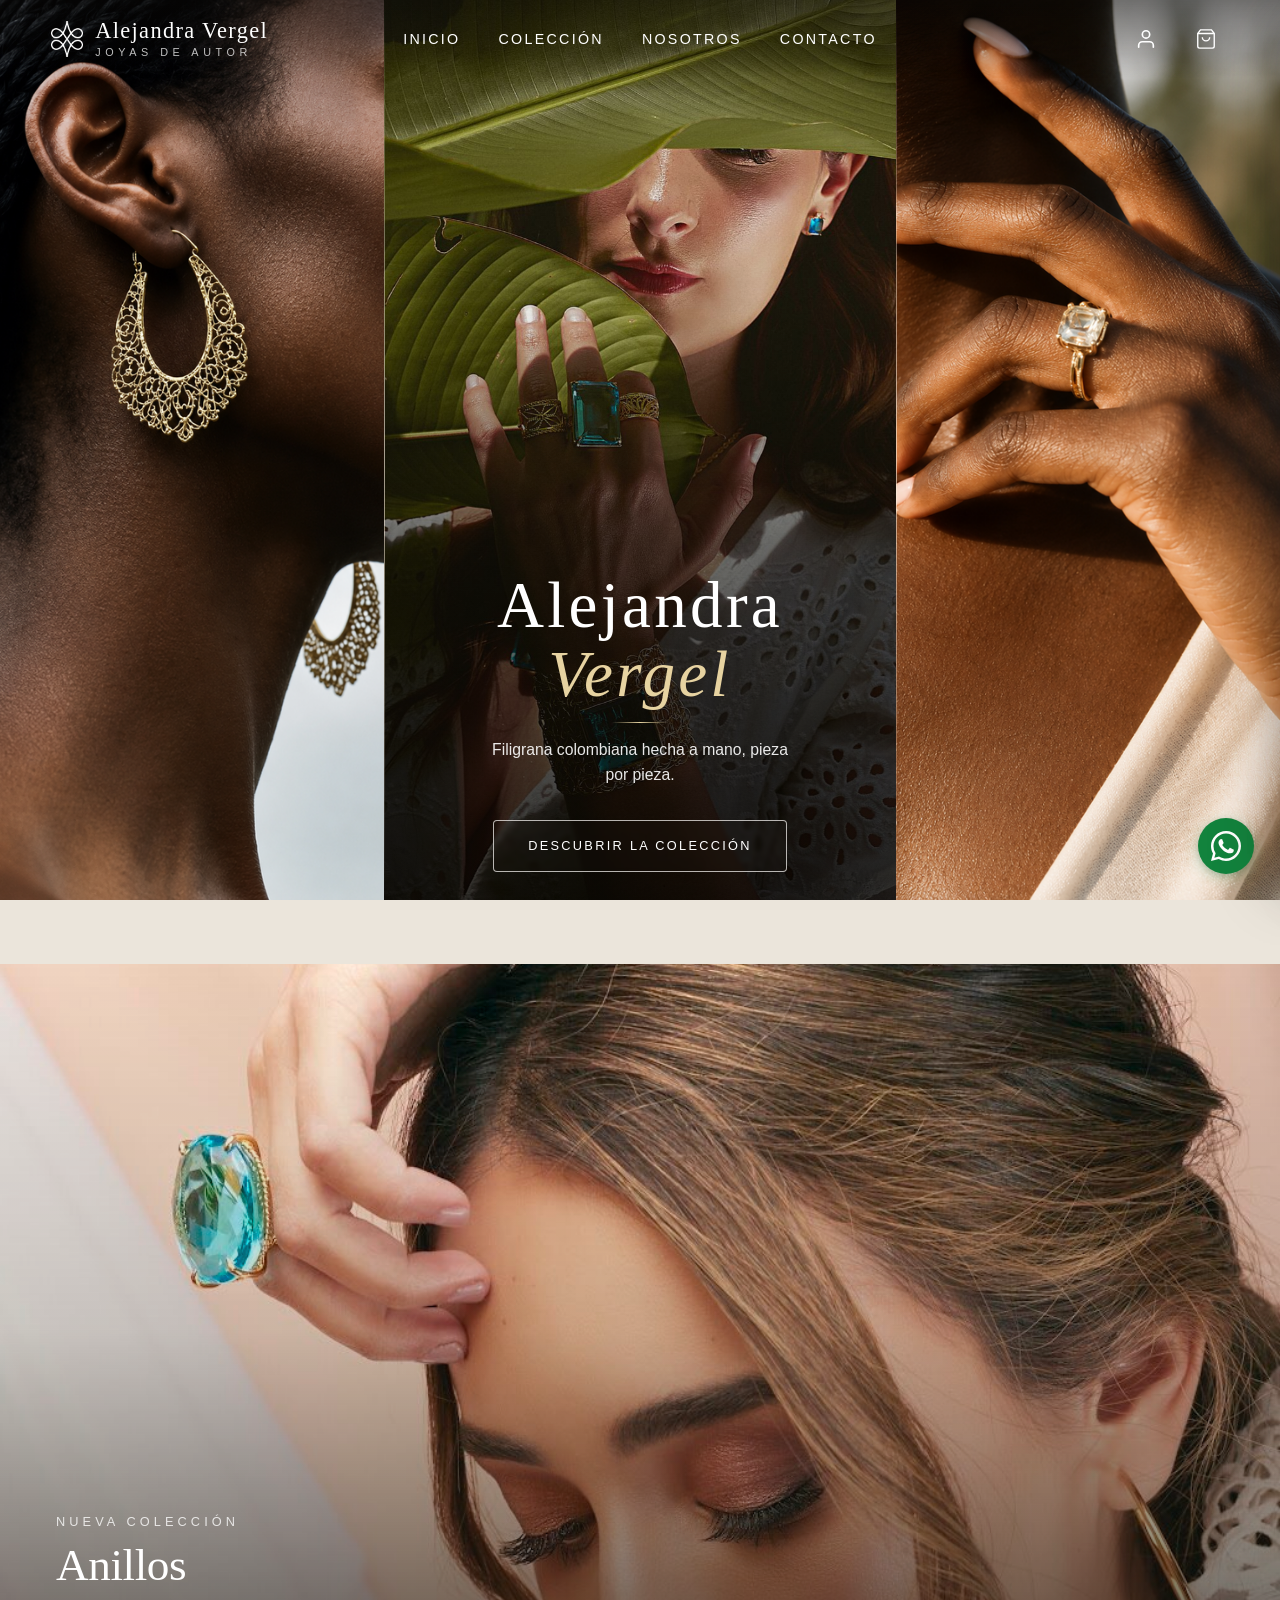
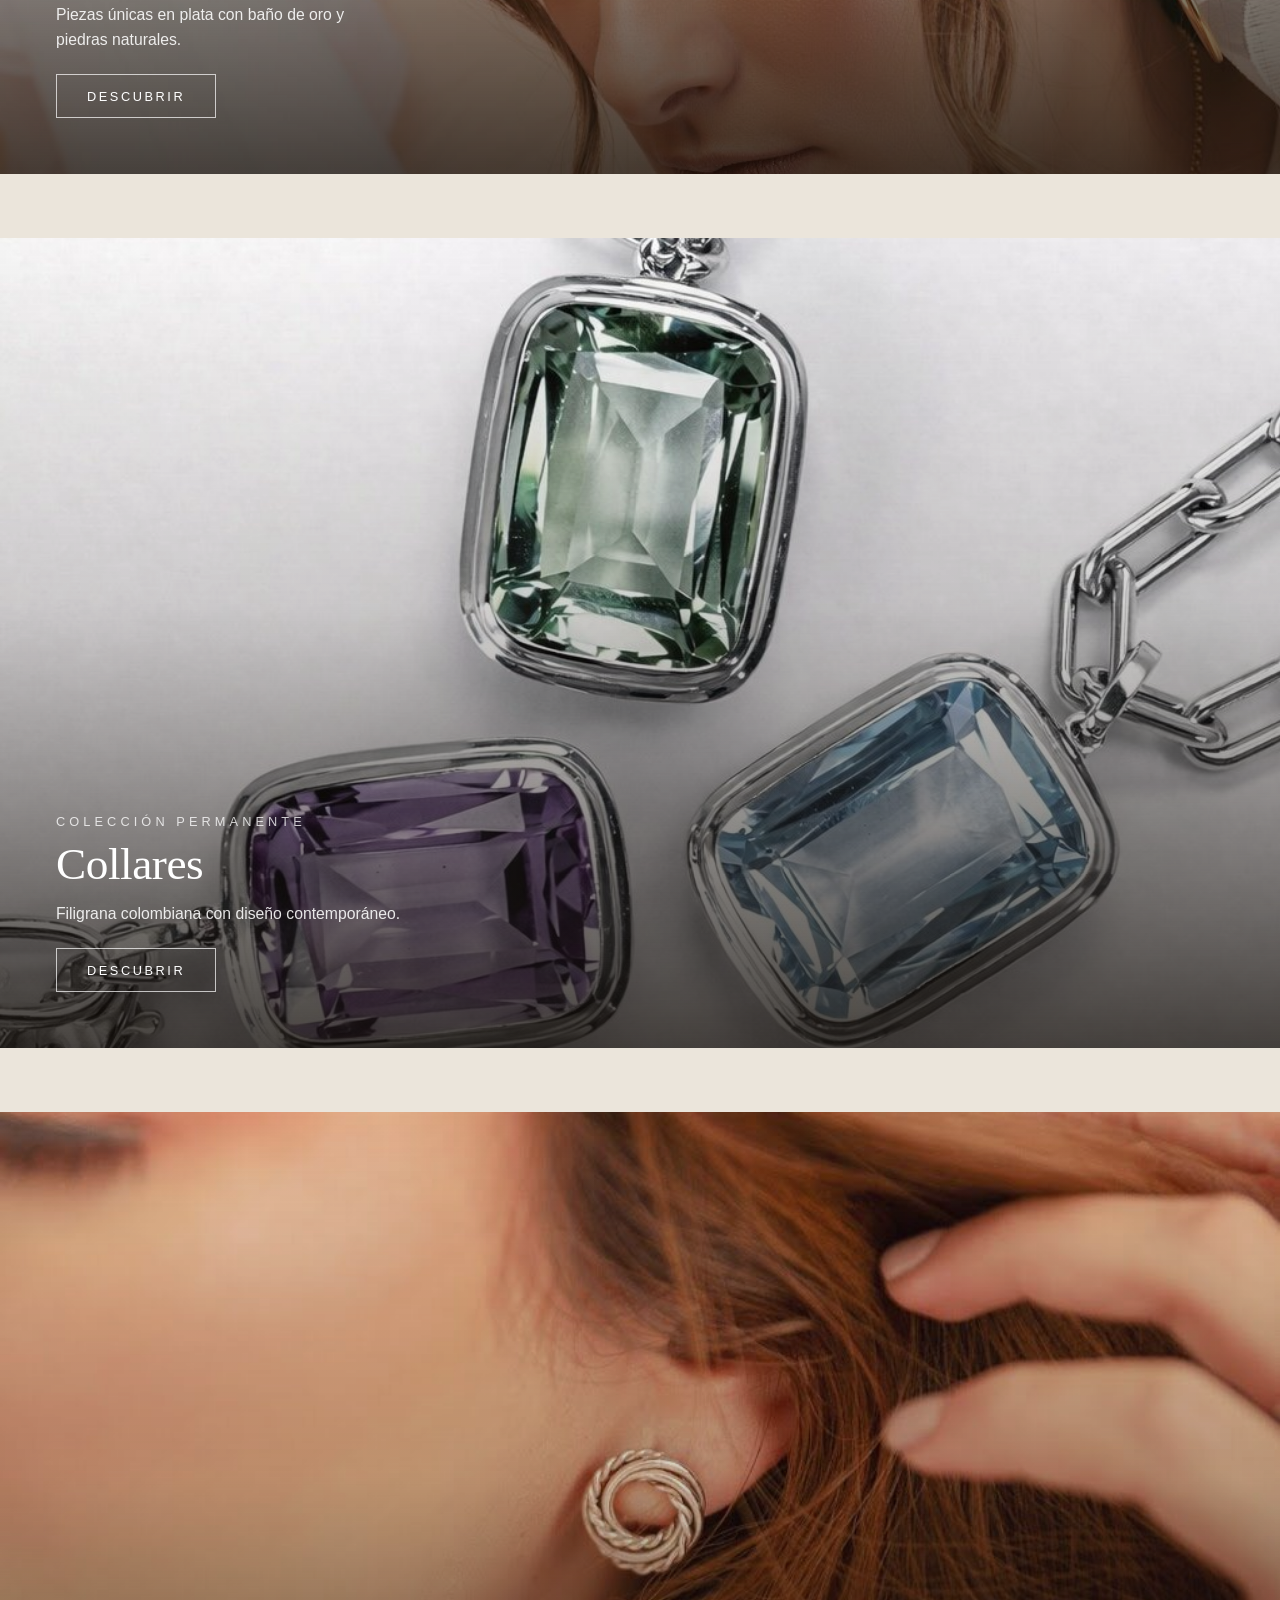
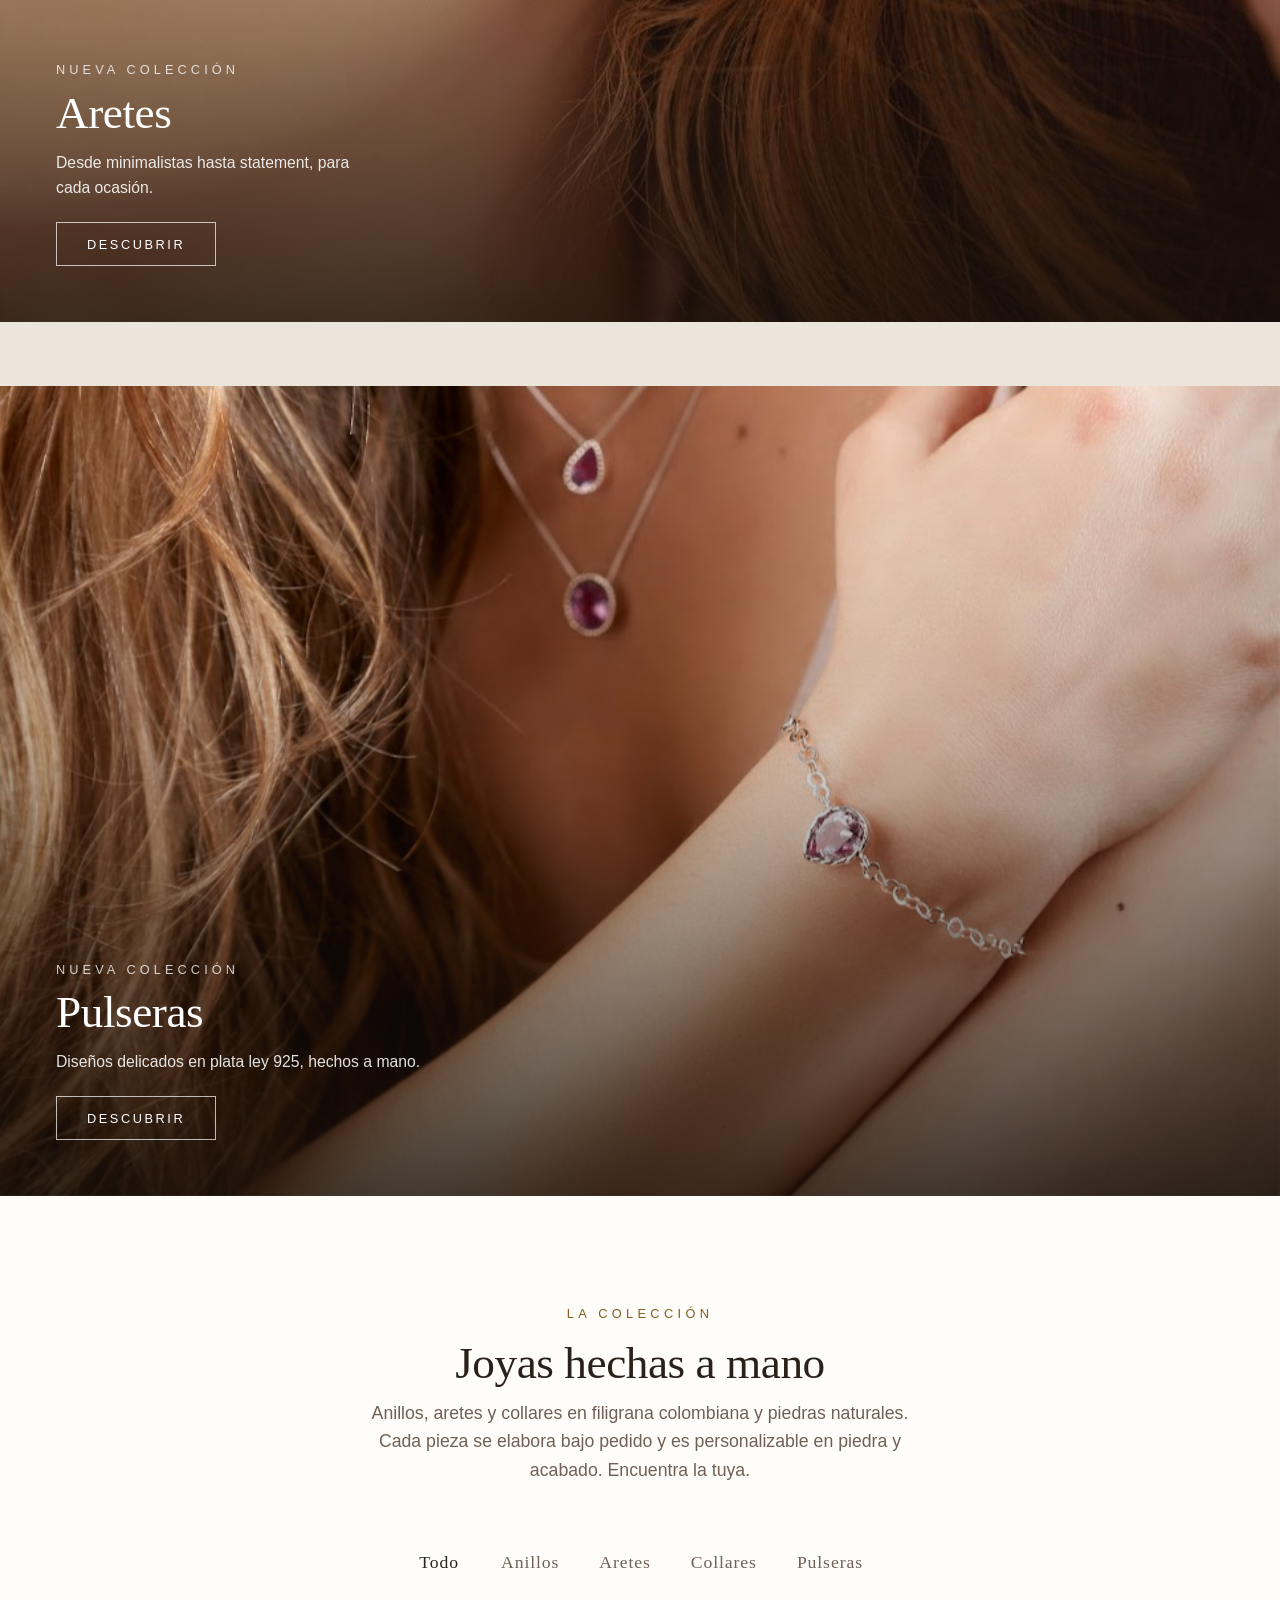
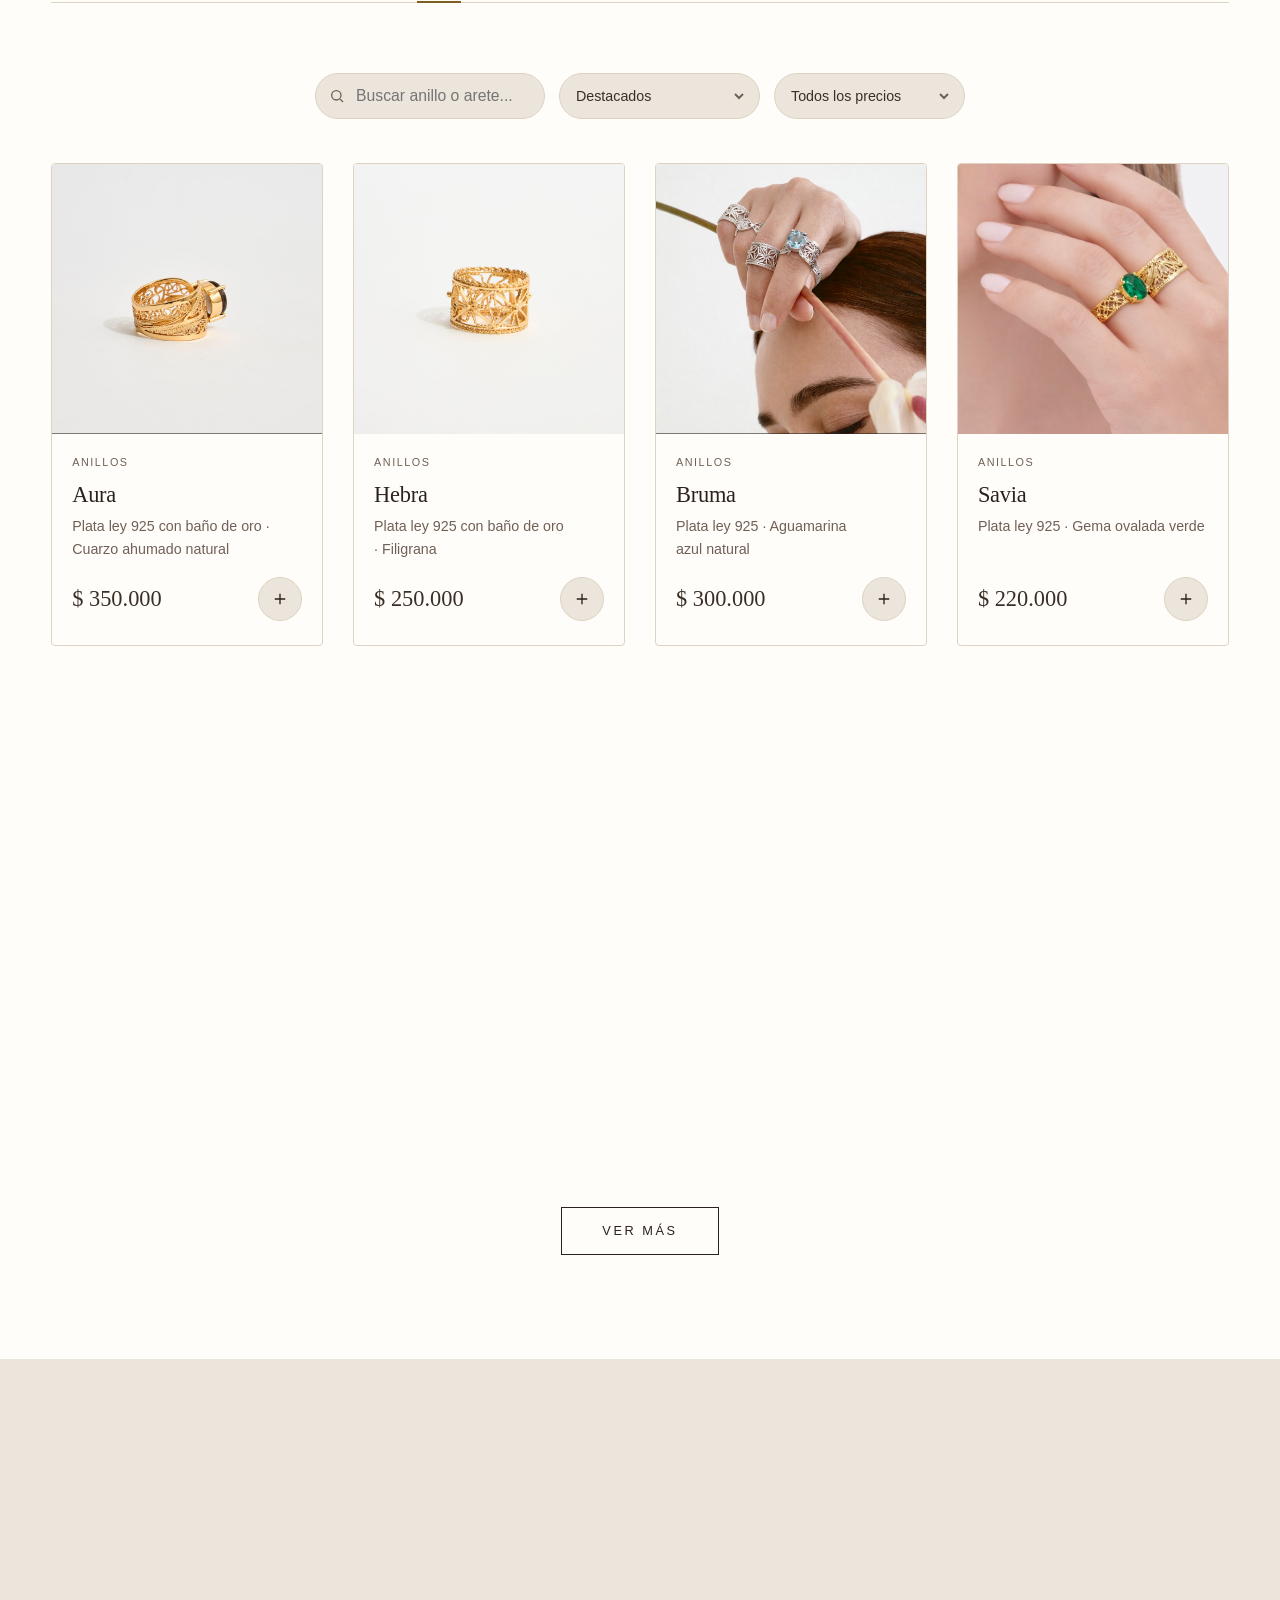
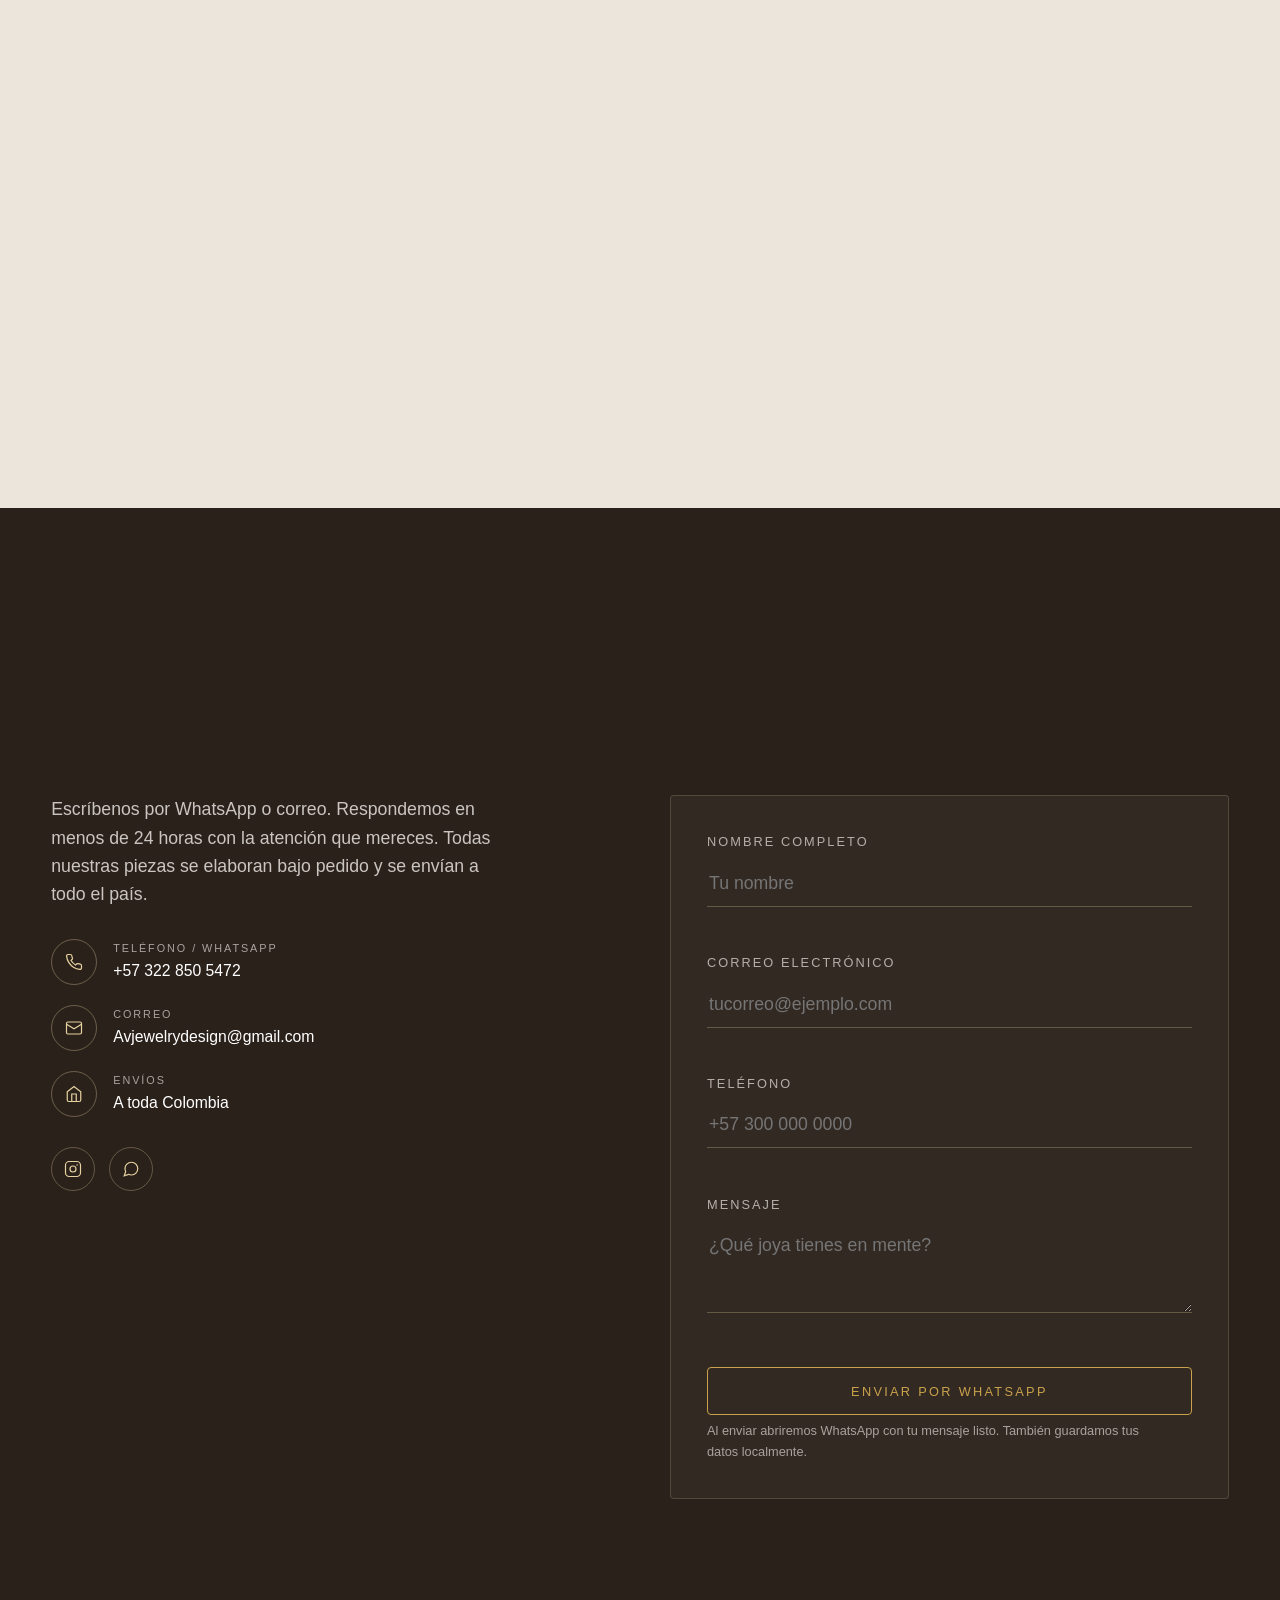
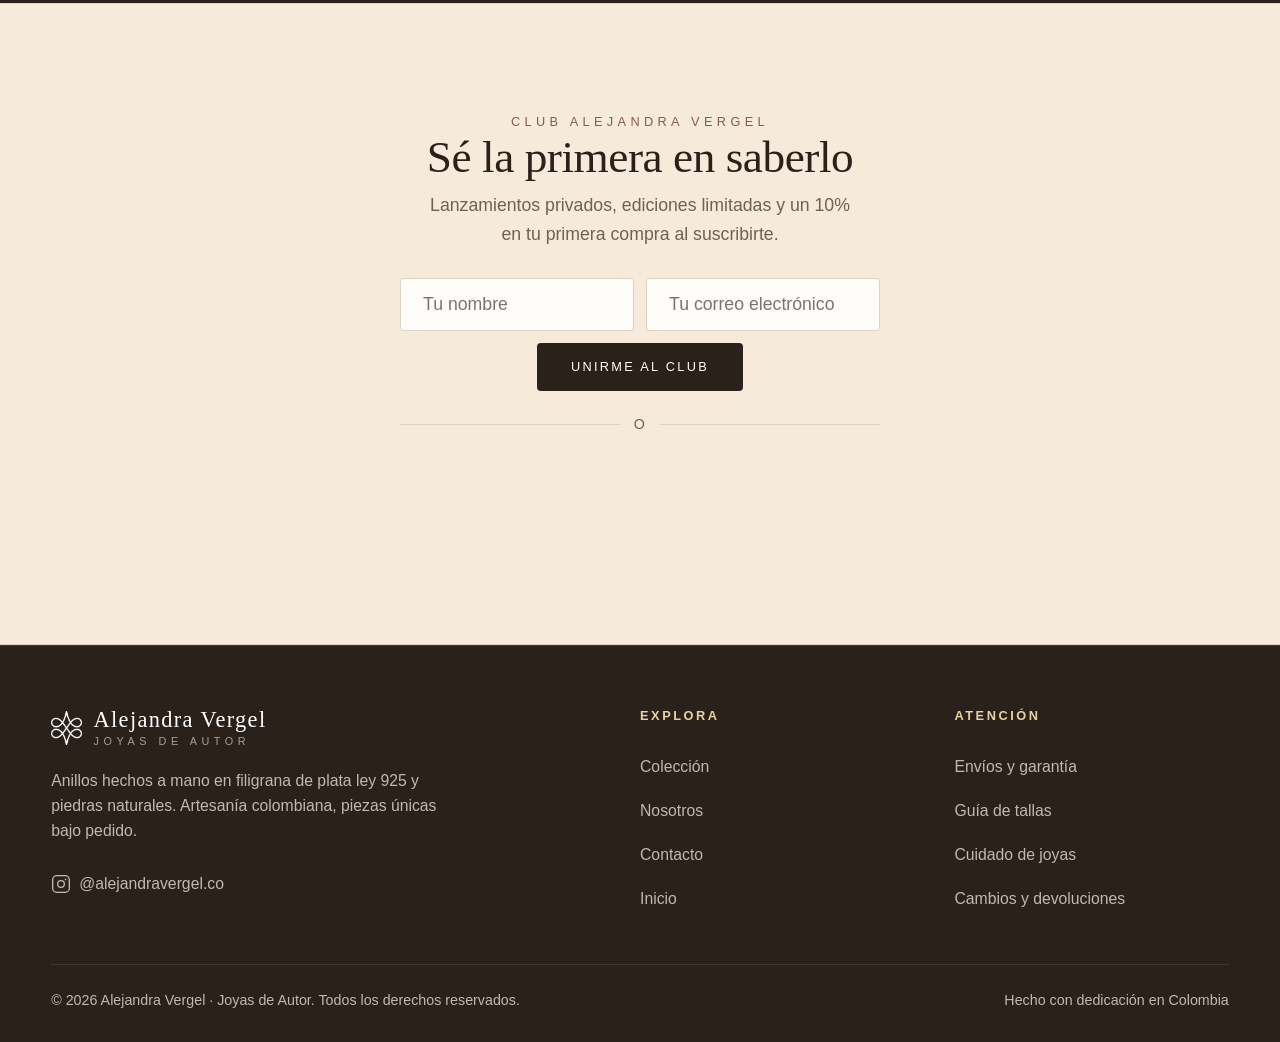
==== commit c4db8b42: "Arregla salto de scroll en el navegador integrado de Instagram/Facebook Mismo arreglo que sitio-feli" ====
--- a/index.html
+++ b/index.html
@@ -24,7 +24,12 @@
 <script src="https://accounts.google.com/gsi/client" async defer></script>
 <style>
 *{margin:0;padding:0;box-sizing:border-box}
-html{scroll-behavior:smooth;-webkit-text-size-adjust:100%;text-size-adjust:100%}
+/* overscroll-behavior-y: dentro del navegador integrado de Instagram/Facebook,
+   el gesto de swipe vertical se lo roba su propia capa de "pull" (para cerrar
+   el navegador o mostrar su UI) en vez de dejarlo hacer scroll a la página,
+   y el resultado se siente como si la página "saltara" a otra parte. contain
+   evita que el gesto se propague fuera del documento. */
+html{scroll-behavior:smooth;-webkit-text-size-adjust:100%;text-size-adjust:100%;overscroll-behavior-y:contain}
 body{
   font-family:var(--sans);
   color:var(--ink);
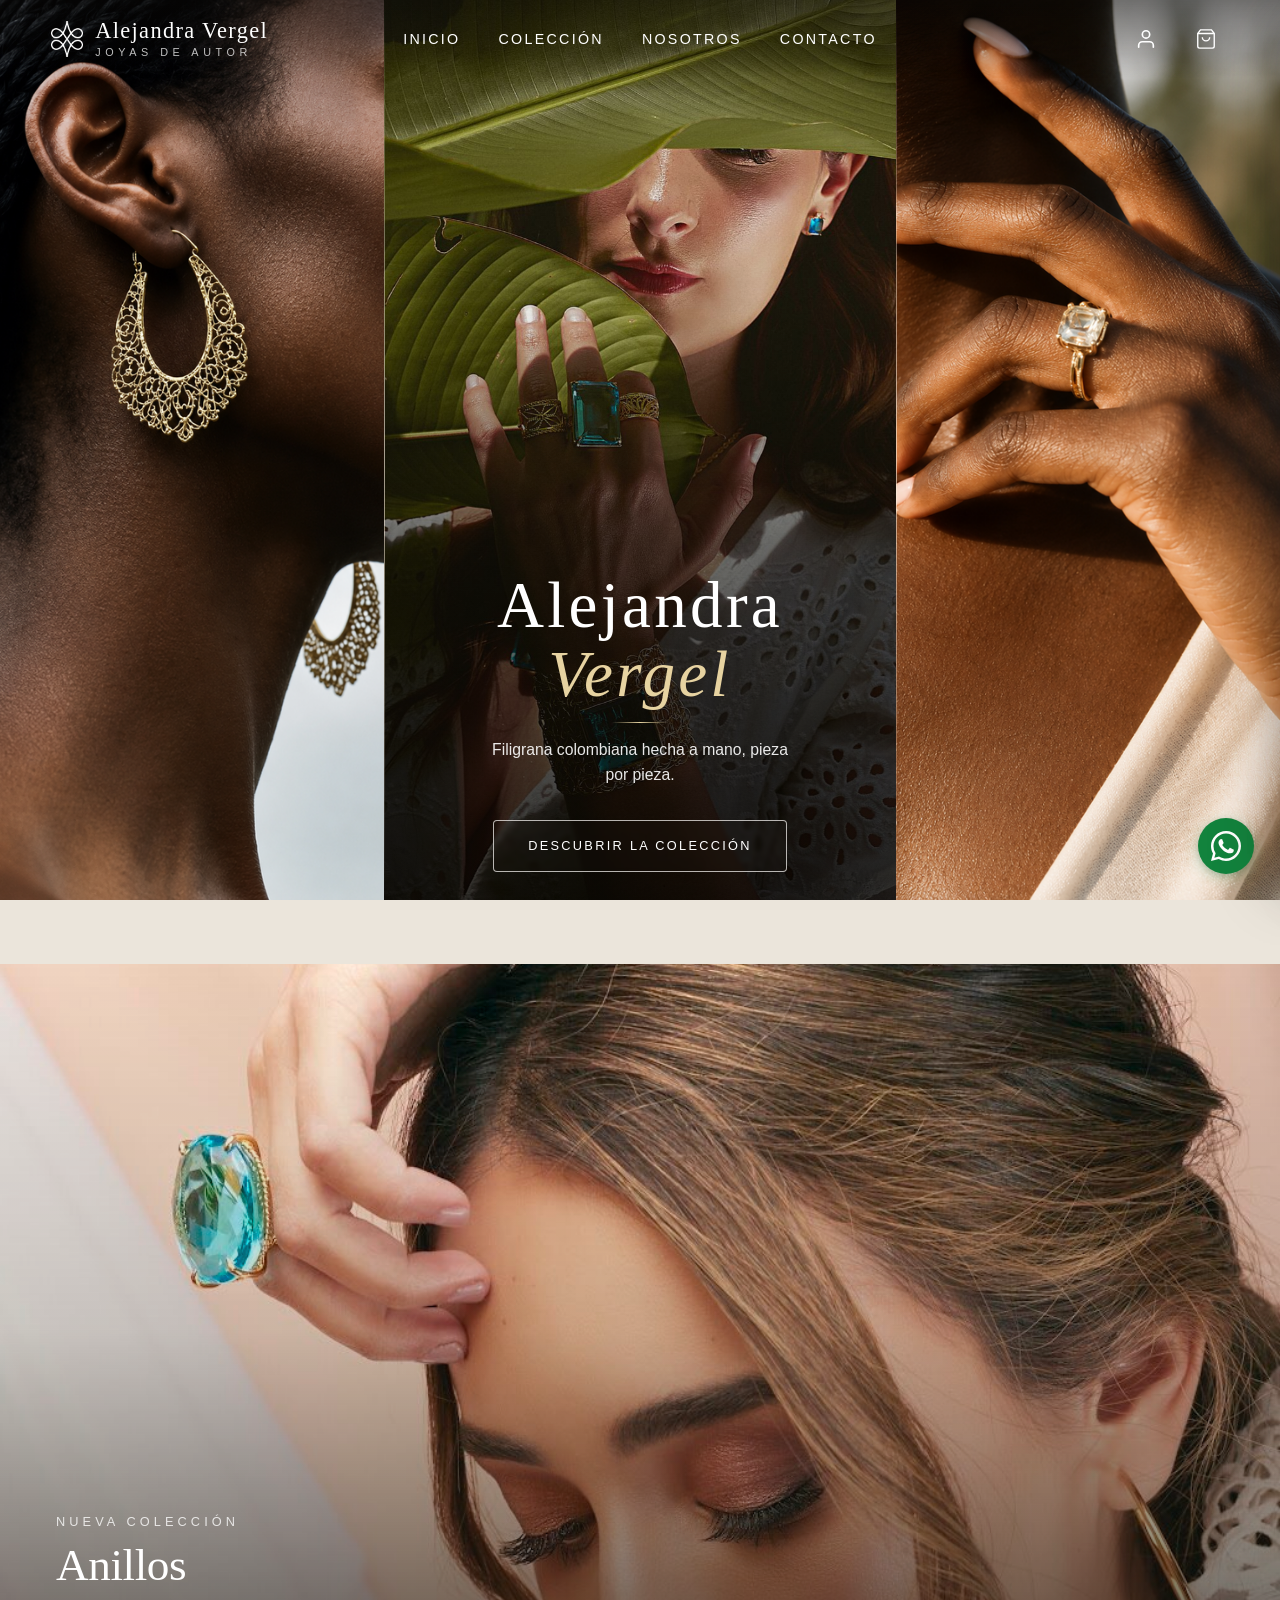
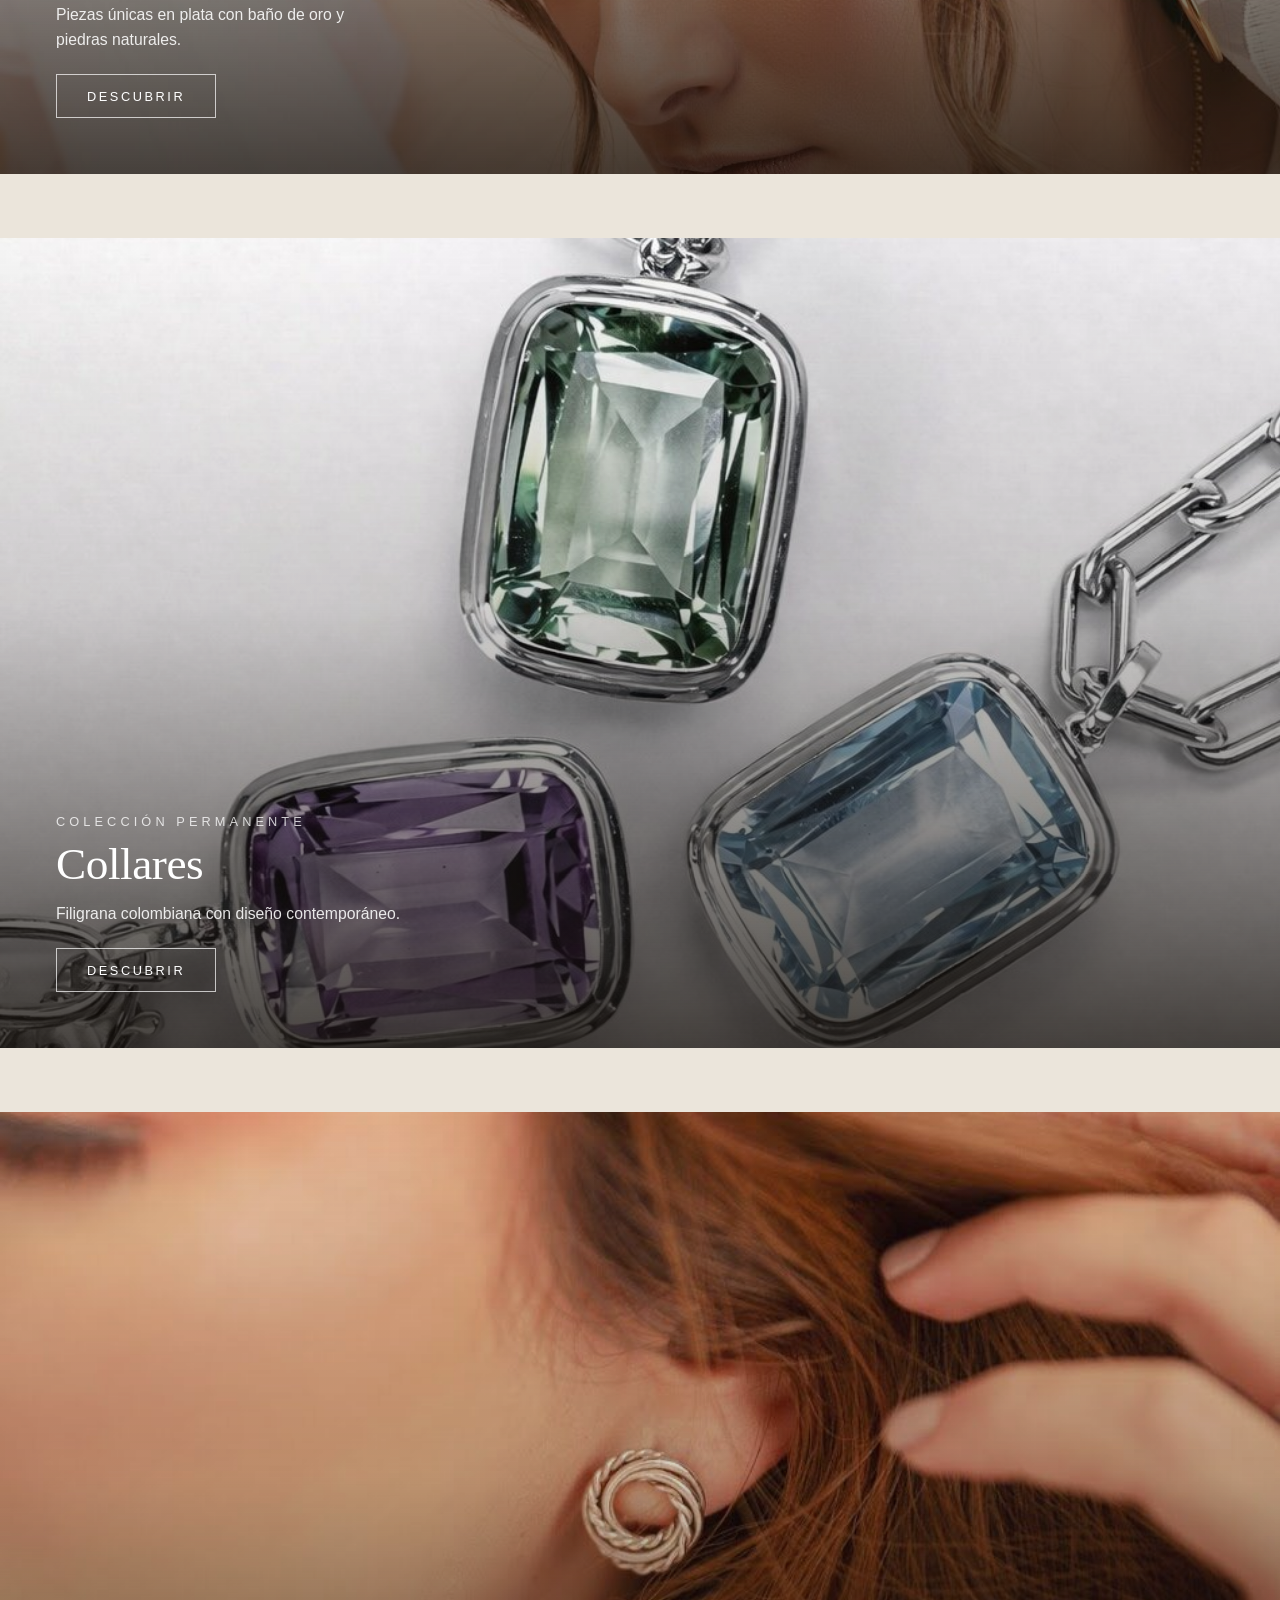
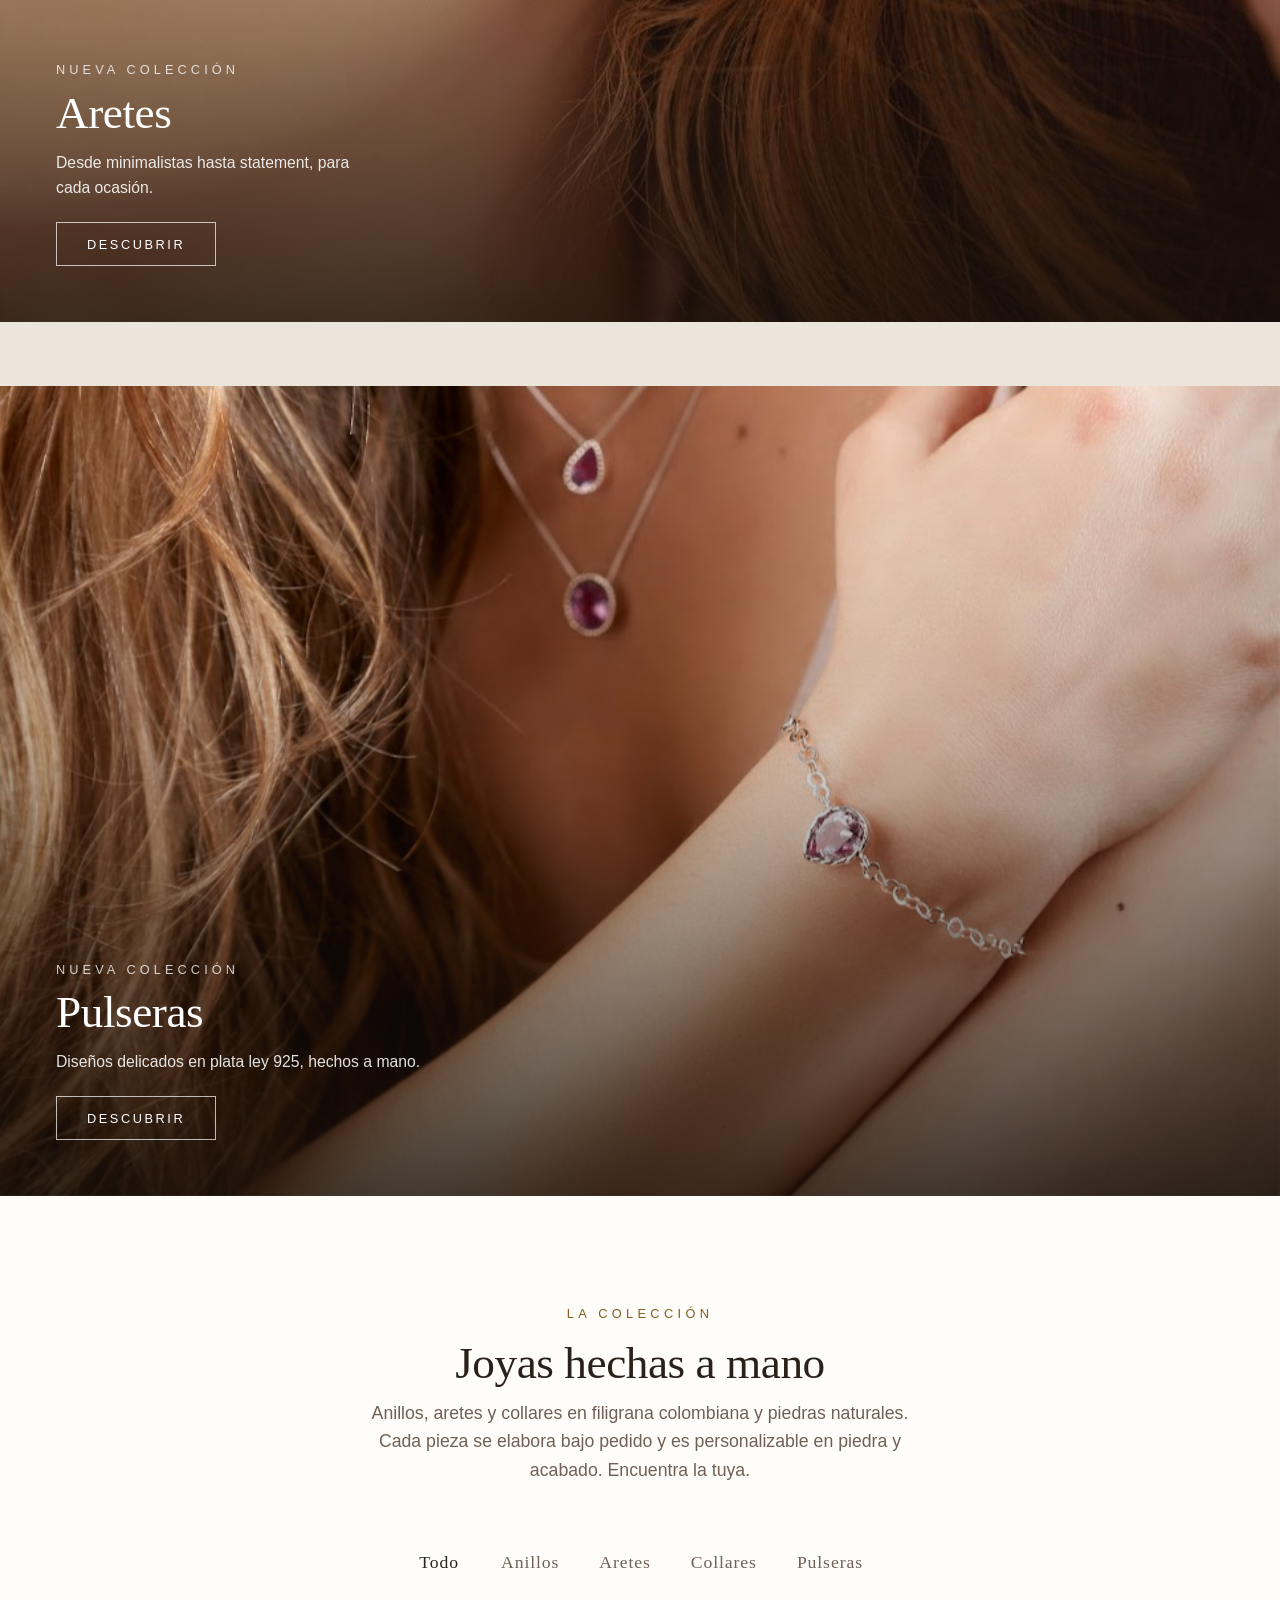
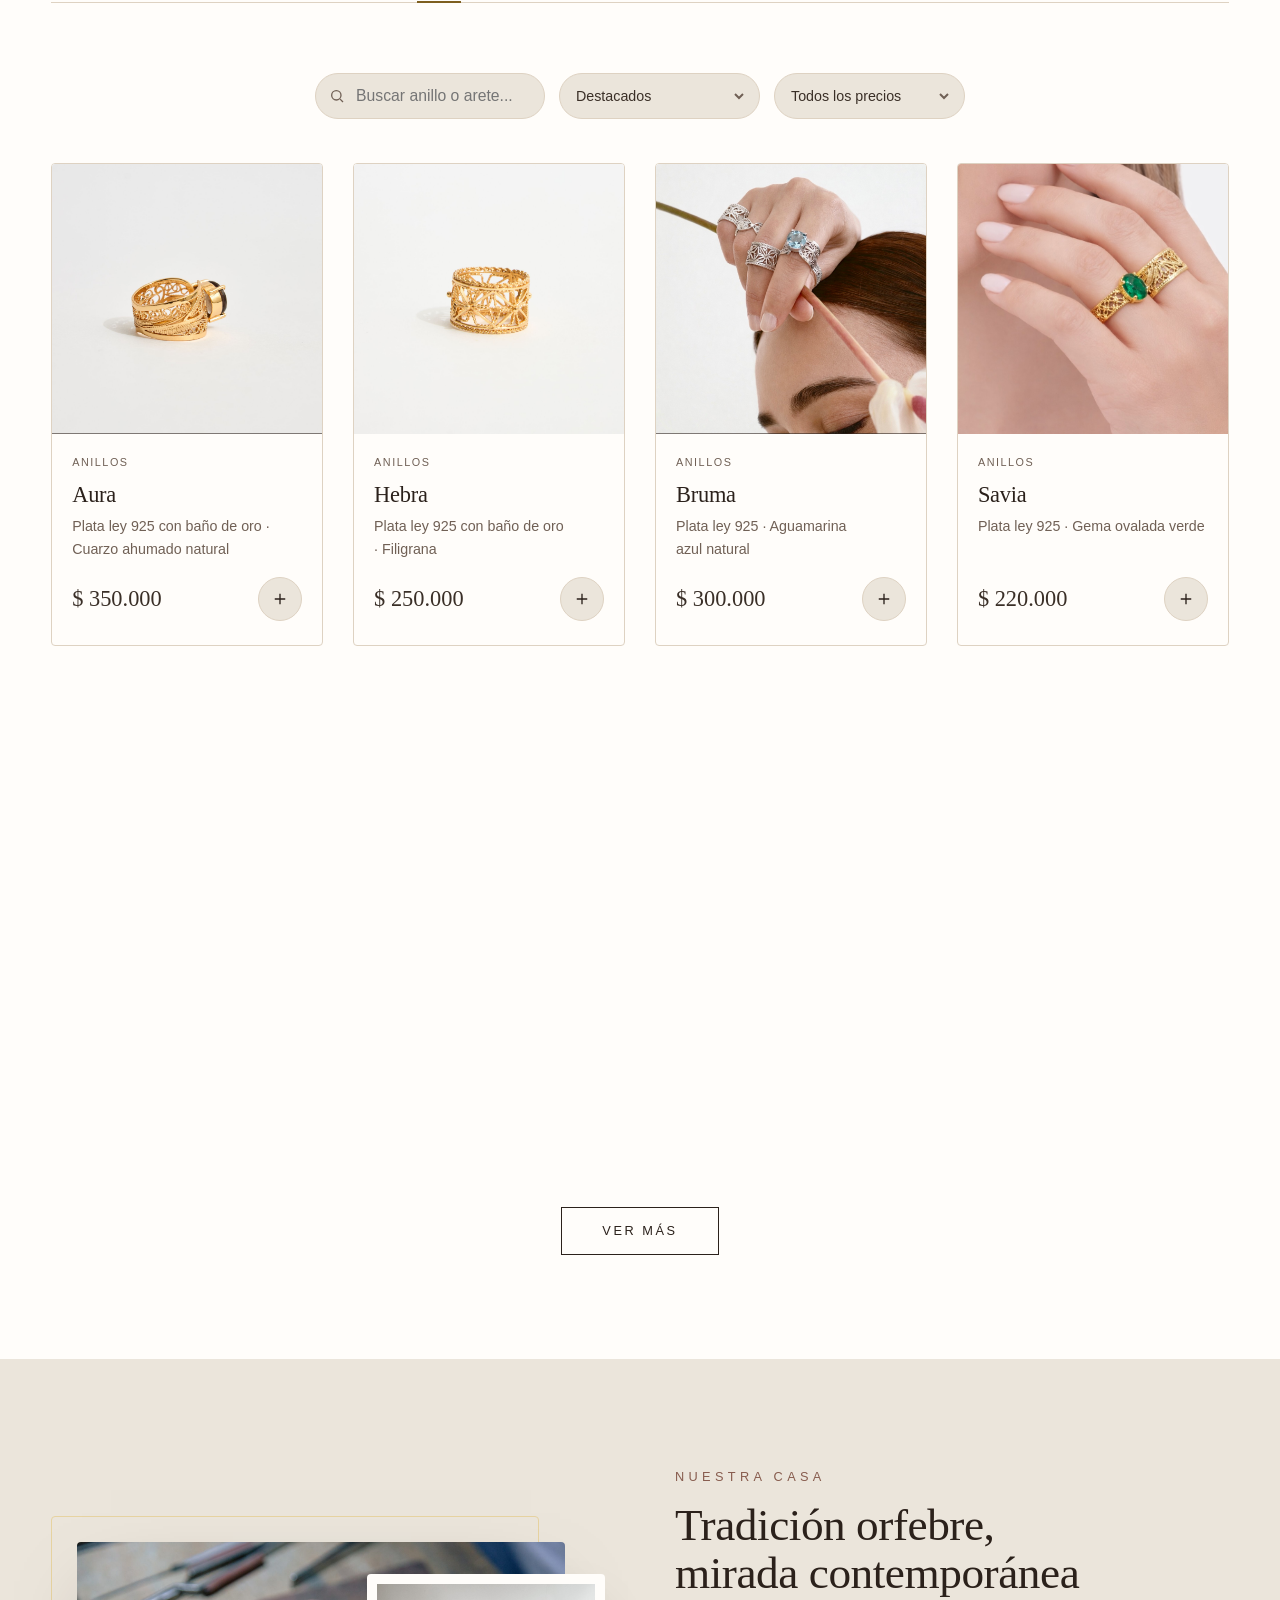
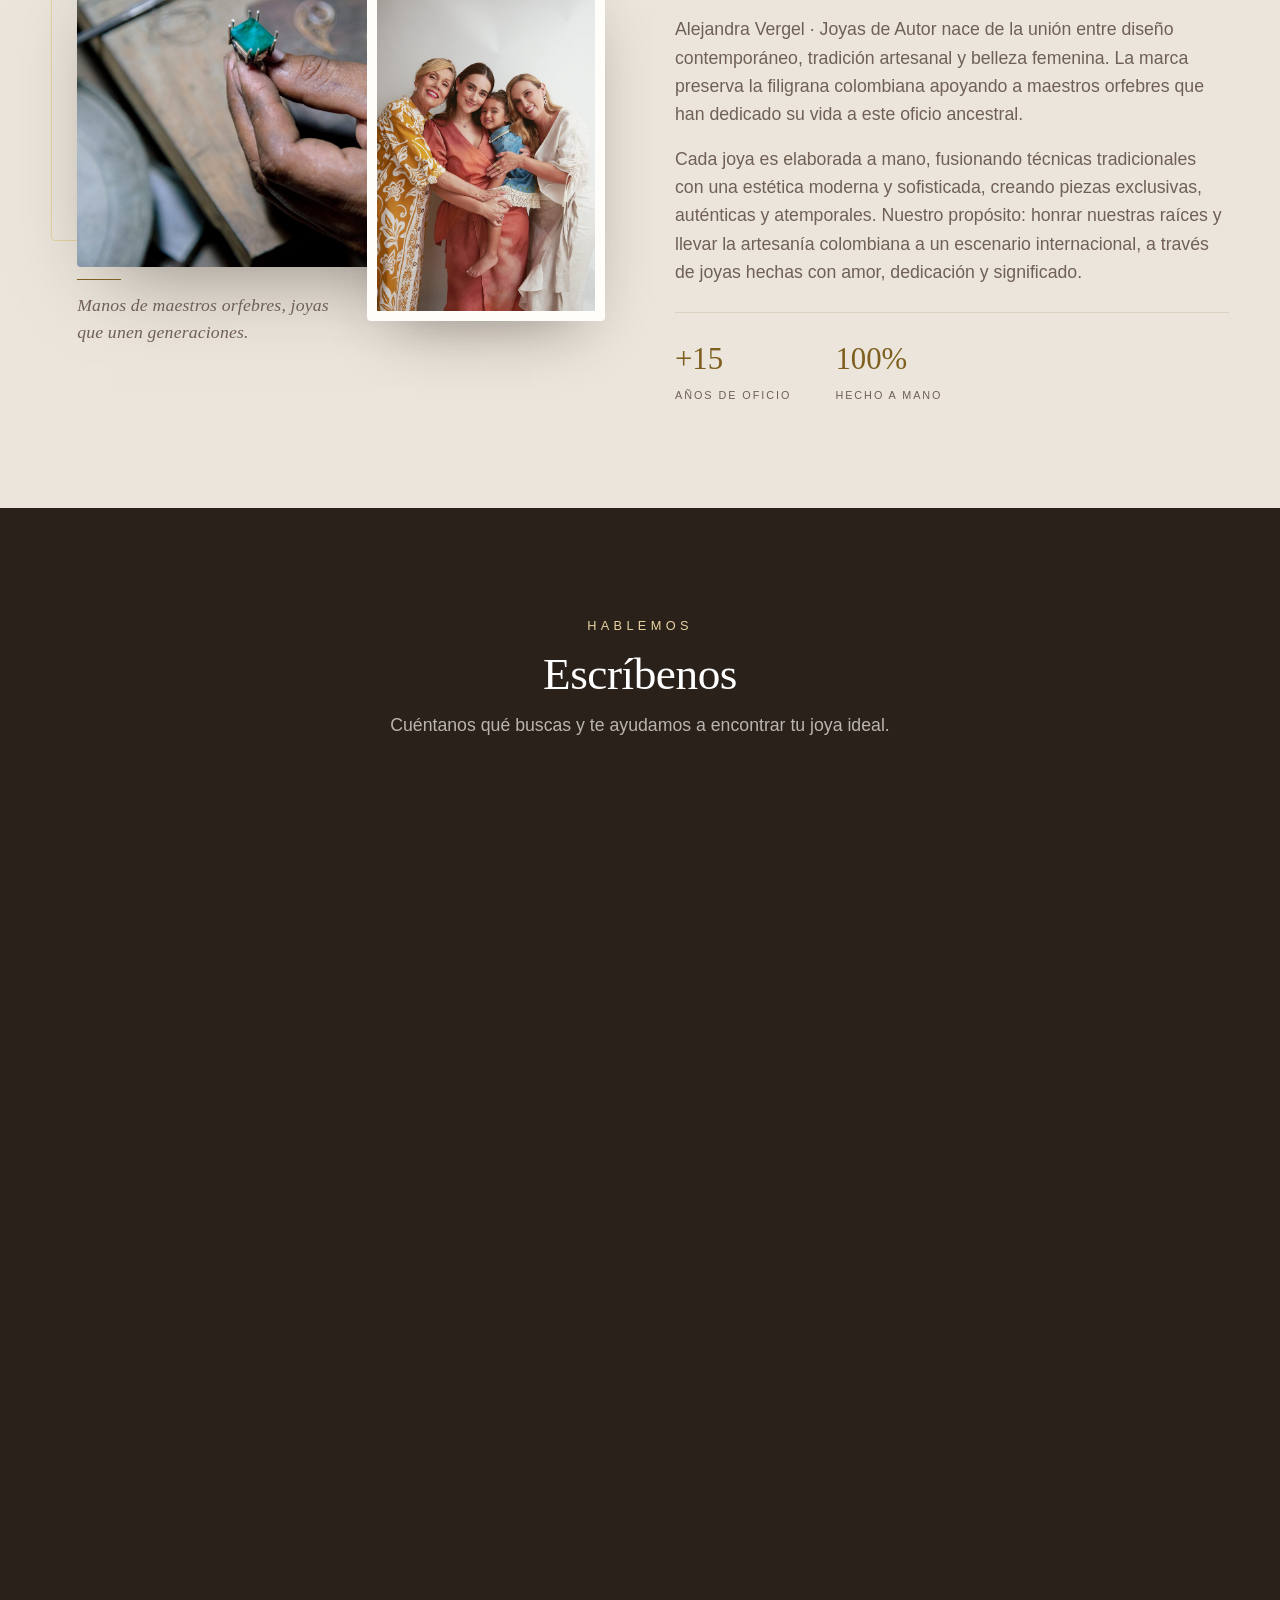
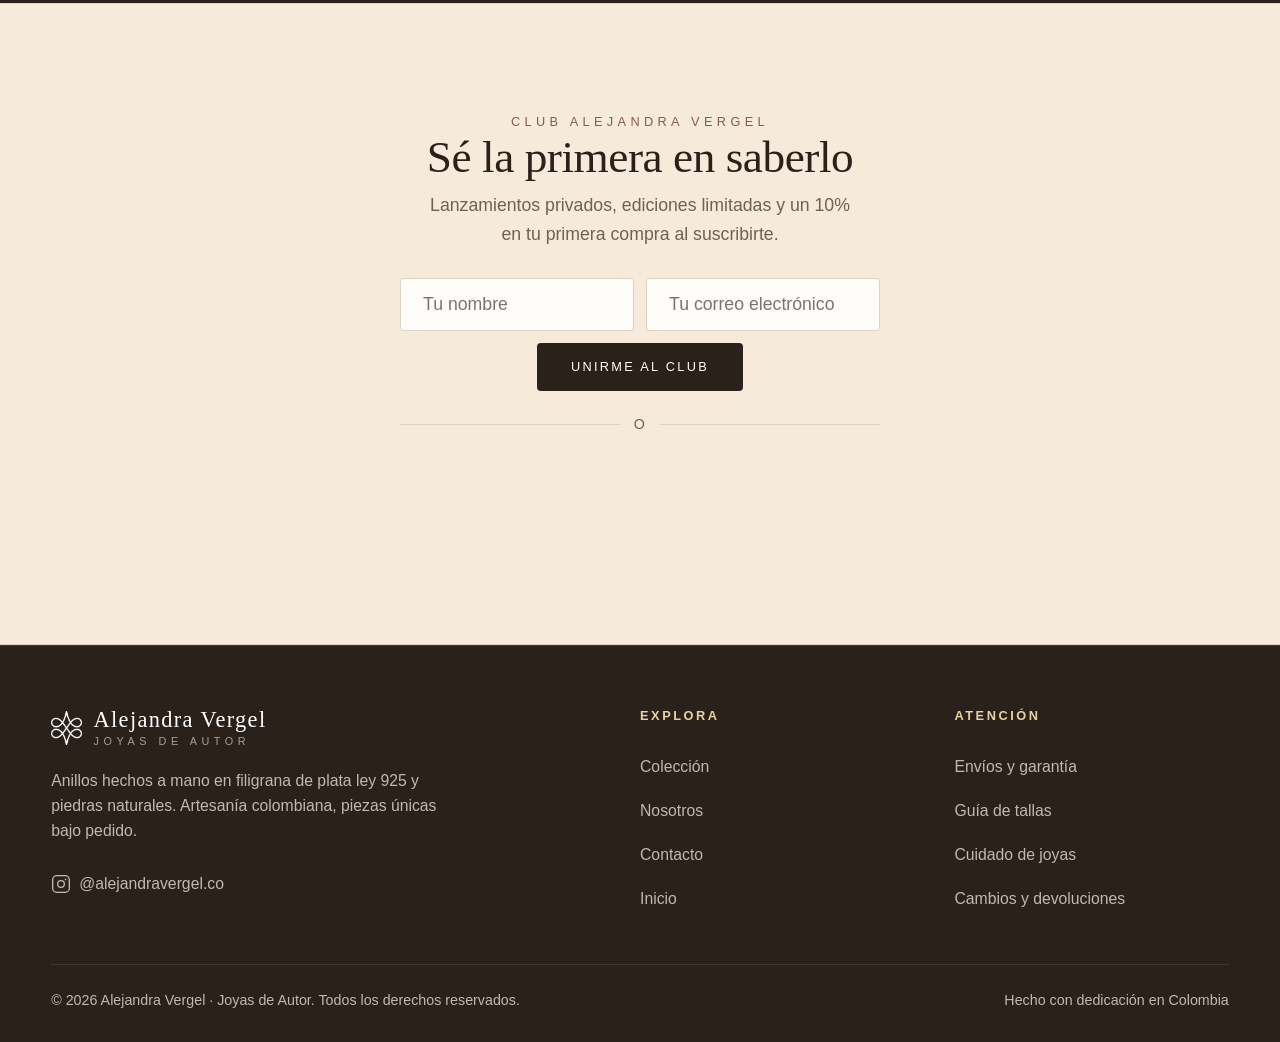
==== commit 26af2709: "Instalar Meta Pixel (Facebook/Instagram Ads) en todas las paginas Co-Authored-By: Claude Sonnet 5 <n" ====
--- a/index.html
+++ b/index.html
@@ -1,11 +1,28 @@
 <!DOCTYPE html>
 <html lang="es">
 <head>
+<!-- Meta Pixel Code -->
+<script>
+!function(f,b,e,v,n,t,s)
+{if(f.fbq)return;n=f.fbq=function(){n.callMethod?
+n.callMethod.apply(n,arguments):n.queue.push(arguments)};
+if(!f._fbq)f._fbq=n;n.push=n;n.loaded=!0;n.version='2.0';
+n.queue=[];t=b.createElement(e);t.async=!0;
+t.src=v;s=b.getElementsByTagName(e)[0];
+s.parentNode.insertBefore(t,s)}(window, document,'script',
+'https://connect.facebook.net/en_US/fbevents.js');
+fbq('init', '1930971454973365');
+fbq('track', 'PageView');
+</script>
+<noscript><img height="1" width="1" style="display:none"
+src="https://www.facebook.com/tr?id=1930971454973365&ev=PageView&noscript=1"
+/></noscript>
+<!-- End Meta Pixel Code -->
 <meta charset="UTF-8">
 <!-- Content-Security-Policy · GitHub Pages no permite cabeceras HTTP propias,
      asi que la politica viaja en <meta>. Ojo: en <meta> el navegador IGNORA
      frame-ancestors, report-uri y sandbox (ver _headers para cuando se migre). -->
-<meta http-equiv="Content-Security-Policy" content="default-src 'self'; script-src 'self' 'unsafe-inline' https://accounts.google.com https://apis.google.com https://www.gstatic.com; style-src 'self' 'unsafe-inline' https://fonts.googleapis.com https://accounts.google.com; font-src 'self' data: https://fonts.gstatic.com; img-src 'self' data: blob: https://lh3.googleusercontent.com https://*.googleusercontent.com https://accounts.google.com https://www.gstatic.com; connect-src 'self' https://api.emailjs.com https://script.google.com https://script.googleusercontent.com https://*.googleusercontent.com https://radiant-lamington-bd56f7.netlify.app https://accounts.google.com https://fonts.googleapis.com https://fonts.gstatic.com; frame-src https://accounts.google.com https://checkout.wompi.co; form-action 'self' https://checkout.wompi.co https://wa.me https://api.whatsapp.com; base-uri 'self'; object-src 'none'">
+<meta http-equiv="Content-Security-Policy" content="default-src 'self'; script-src 'self' 'unsafe-inline' https://connect.facebook.net https://accounts.google.com https://apis.google.com https://www.gstatic.com; style-src 'self' 'unsafe-inline' https://fonts.googleapis.com https://accounts.google.com; font-src 'self' data: https://fonts.gstatic.com; img-src 'self' data: blob: https://www.facebook.com https://lh3.googleusercontent.com https://*.googleusercontent.com https://accounts.google.com https://www.gstatic.com; connect-src 'self' https://www.facebook.com https://api.emailjs.com https://script.google.com https://script.googleusercontent.com https://*.googleusercontent.com https://radiant-lamington-bd56f7.netlify.app https://accounts.google.com https://fonts.googleapis.com https://fonts.gstatic.com; frame-src https://accounts.google.com https://checkout.wompi.co; form-action 'self' https://checkout.wompi.co https://wa.me https://api.whatsapp.com; base-uri 'self'; object-src 'none'">
 <meta name="referrer" content="strict-origin-when-cross-origin">
 <meta name="viewport" content="width=device-width, initial-scale=1, viewport-fit=cover">
 <meta name="format-detection" content="telephone=no">
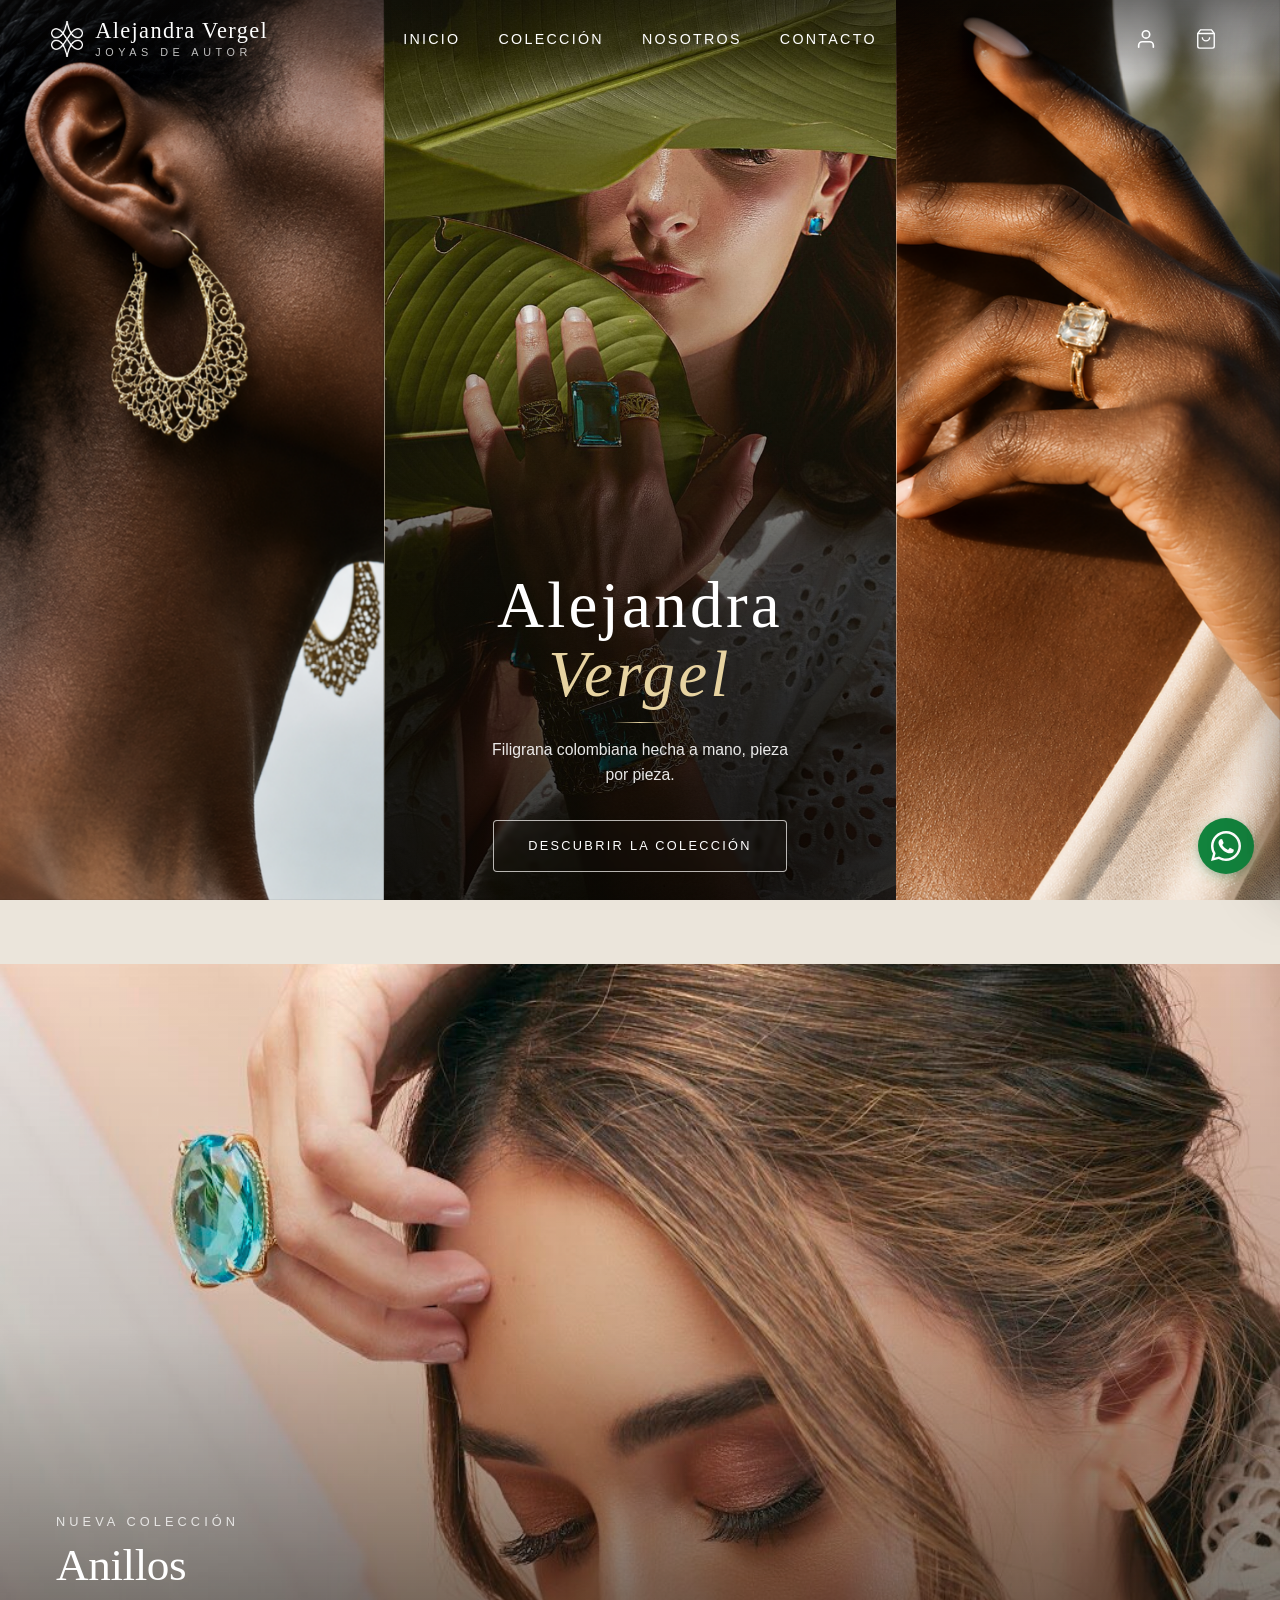
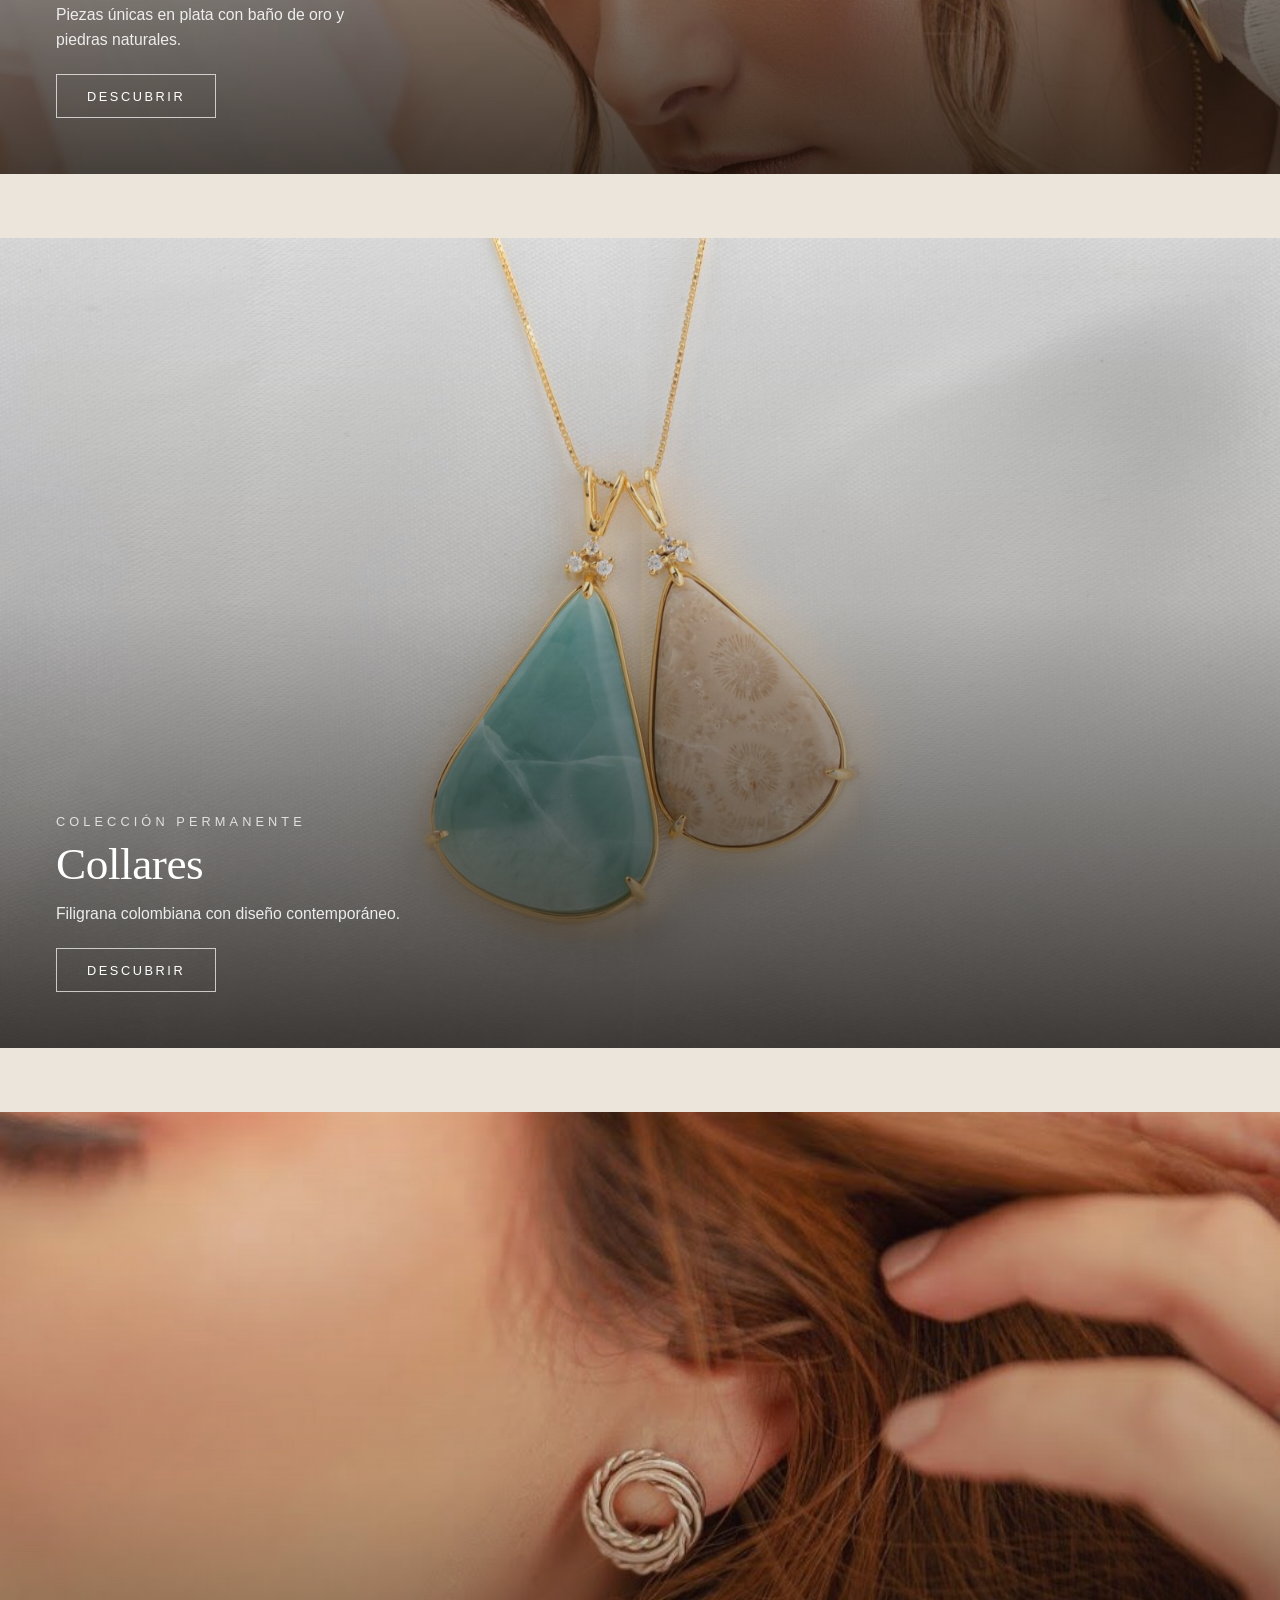
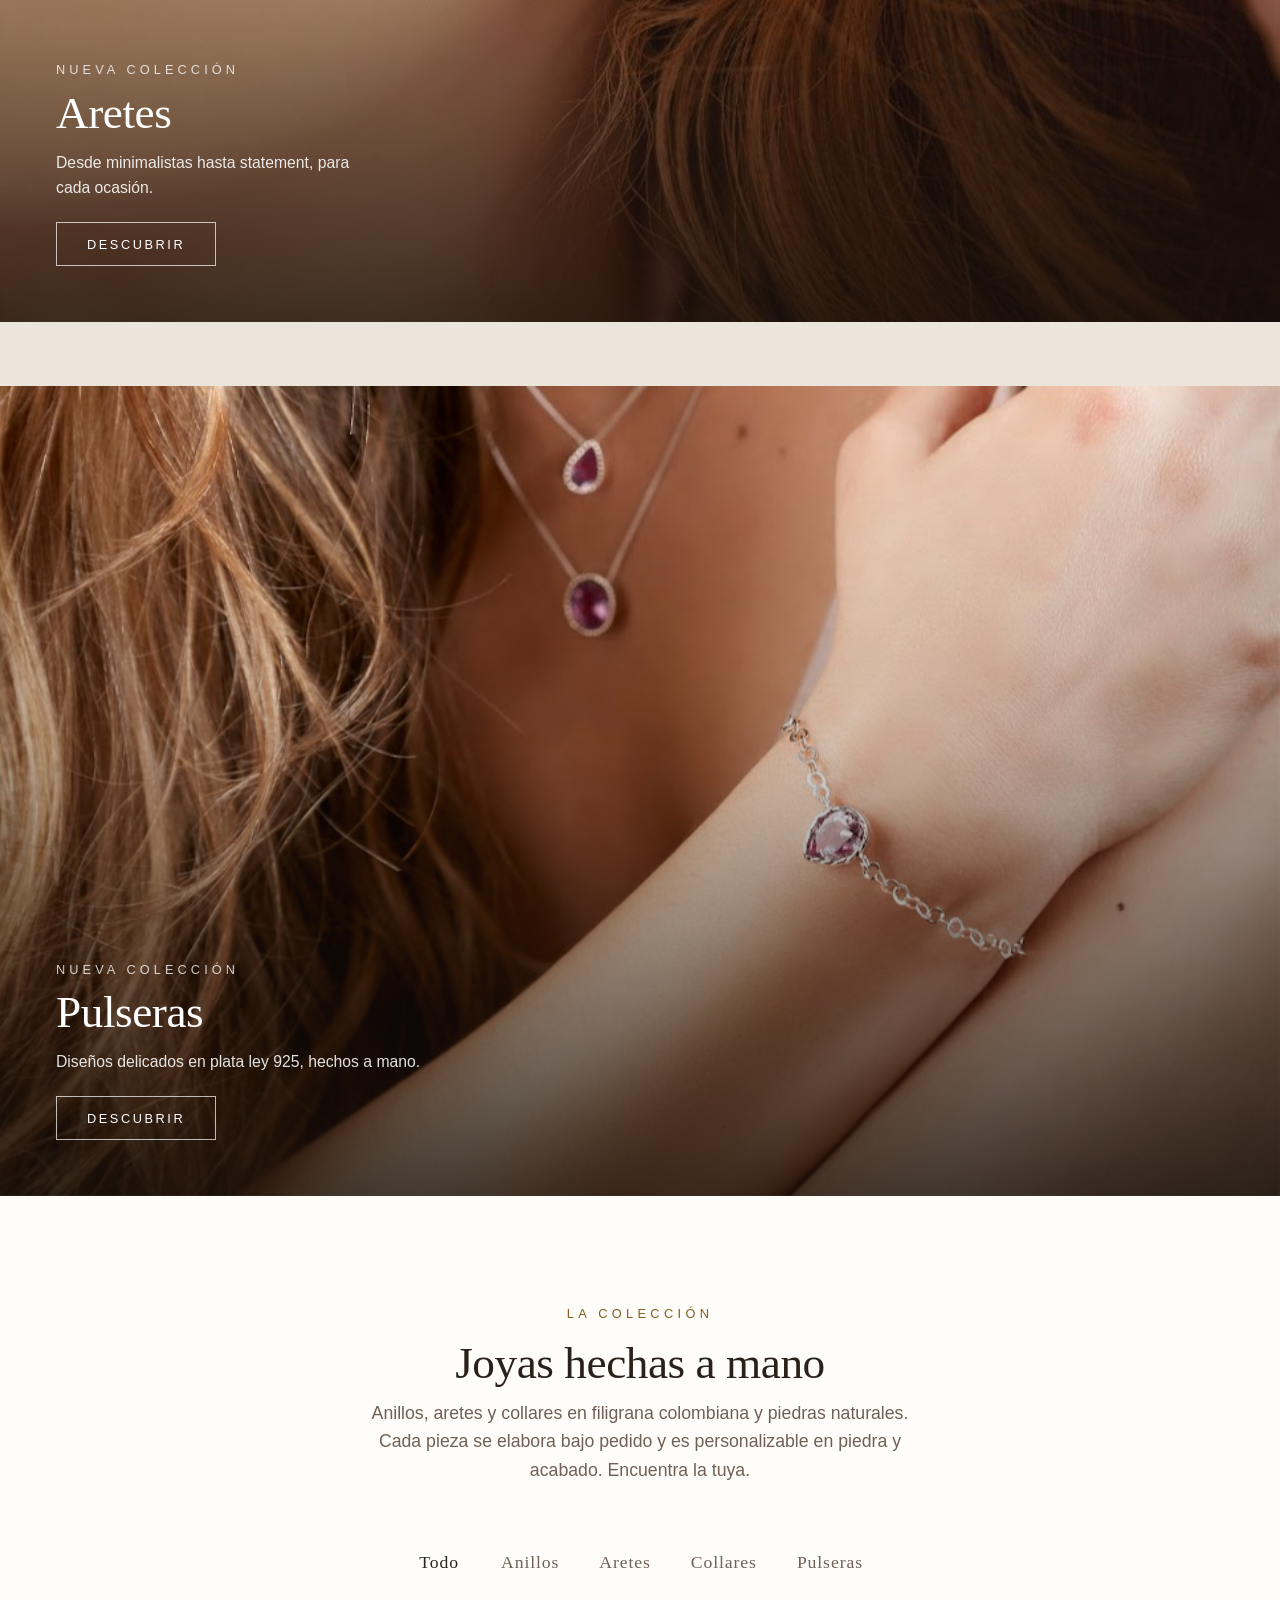
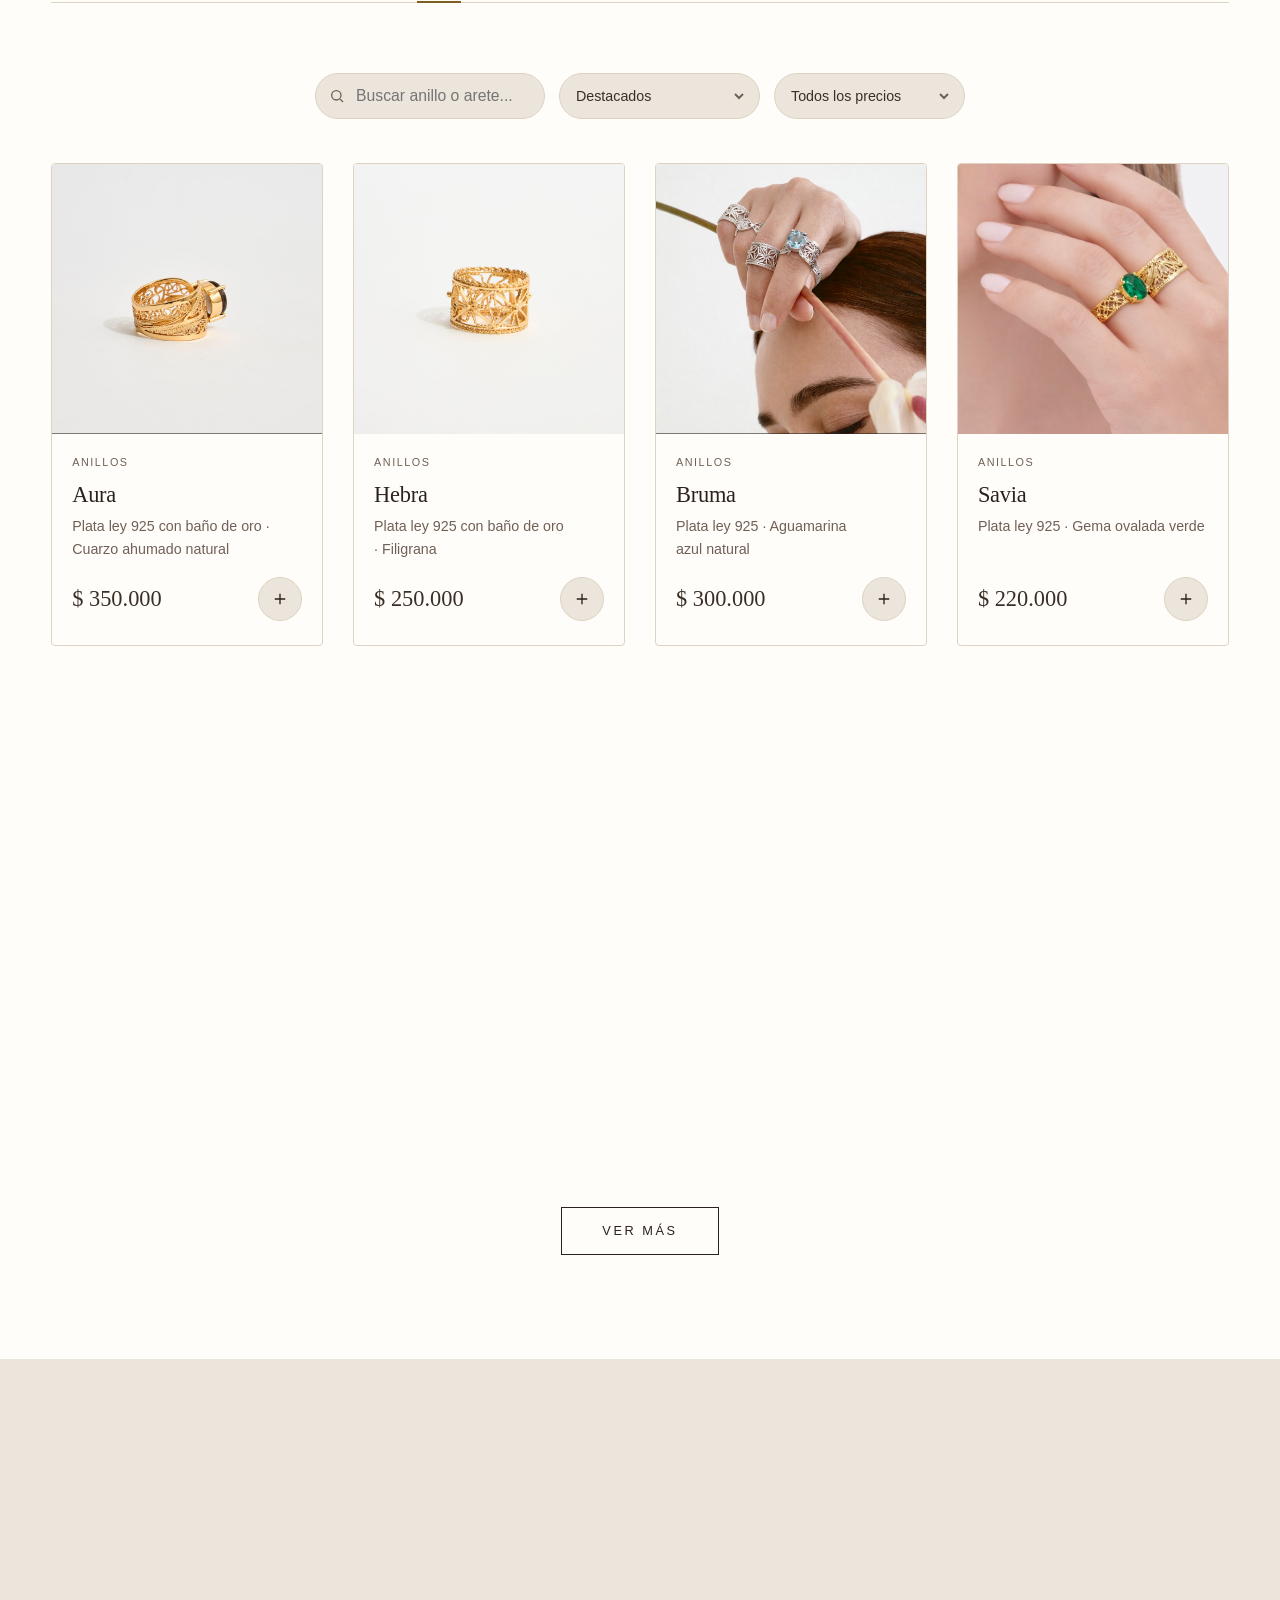
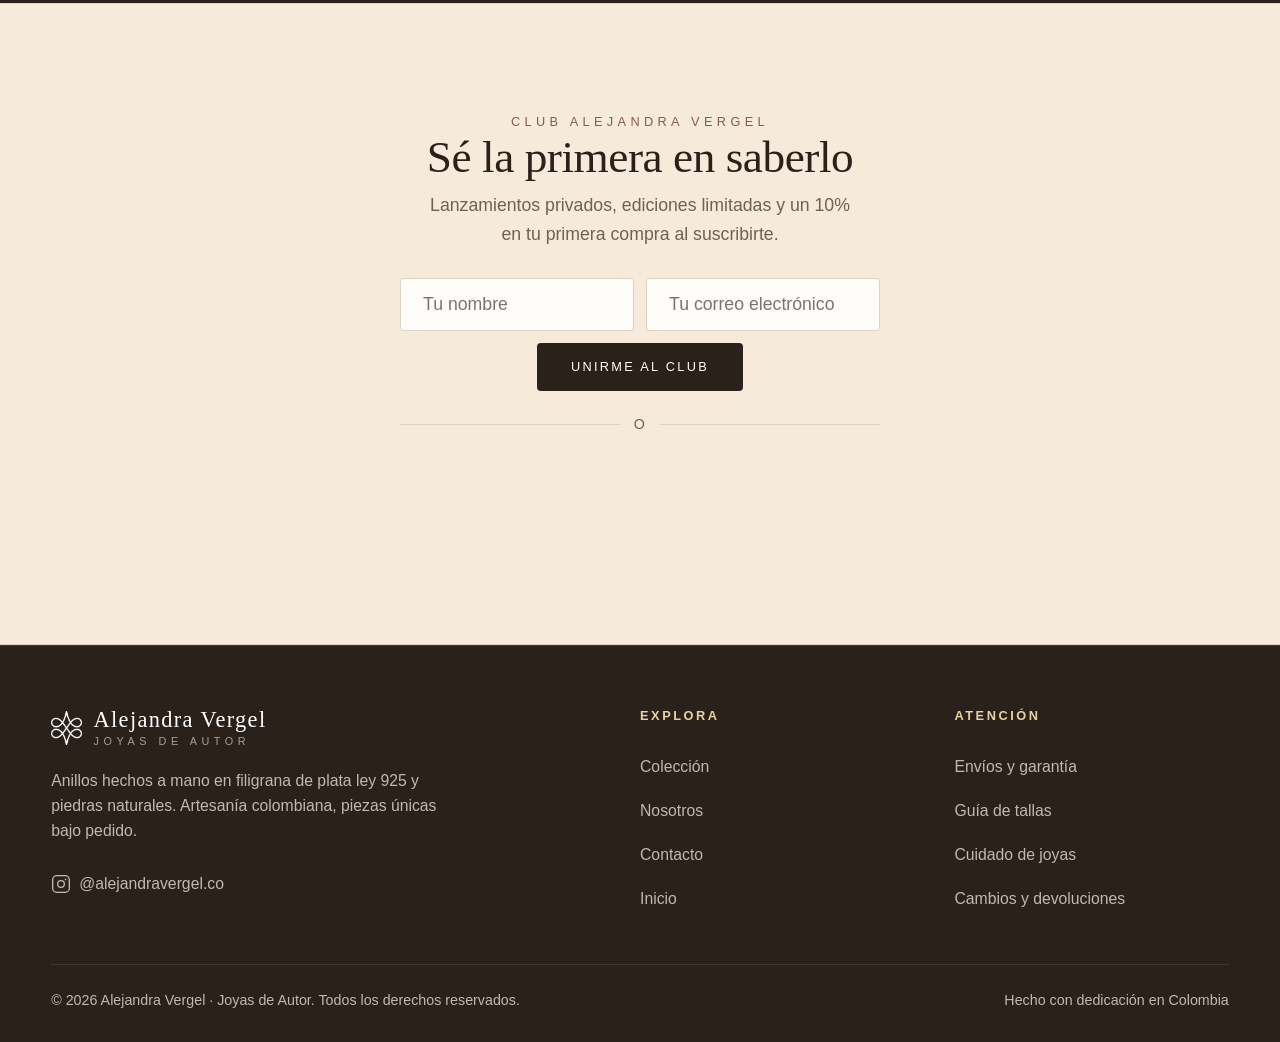
==== commit cb890384: "Arregla el salto de scroll en el navegador de Instagram (WebView) En el navegador integrado de Insta" ====
--- a/index.html
+++ b/index.html
@@ -24,7 +24,7 @@
      frame-ancestors, report-uri y sandbox (ver _headers para cuando se migre). -->
 <meta http-equiv="Content-Security-Policy" content="default-src 'self'; script-src 'self' 'unsafe-inline' https://connect.facebook.net https://accounts.google.com https://apis.google.com https://www.gstatic.com; style-src 'self' 'unsafe-inline' https://fonts.googleapis.com https://accounts.google.com; font-src 'self' data: https://fonts.gstatic.com; img-src 'self' data: blob: https://www.facebook.com https://lh3.googleusercontent.com https://*.googleusercontent.com https://accounts.google.com https://www.gstatic.com; connect-src 'self' https://www.facebook.com https://api.emailjs.com https://script.google.com https://script.googleusercontent.com https://*.googleusercontent.com https://radiant-lamington-bd56f7.netlify.app https://accounts.google.com https://fonts.googleapis.com https://fonts.gstatic.com; frame-src https://accounts.google.com https://checkout.wompi.co; form-action 'self' https://checkout.wompi.co https://wa.me https://api.whatsapp.com; base-uri 'self'; object-src 'none'">
 <meta name="referrer" content="strict-origin-when-cross-origin">
-<meta name="viewport" content="width=device-width, initial-scale=1, viewport-fit=cover">
+<meta name="viewport" content="width=device-width, initial-scale=1">
 <meta name="format-detection" content="telephone=no">
 <meta name="theme-color" content="#14110F">
 <meta name="description" content="Alejandra Vergel · Alta joyería. Anillos artesanales en filigrana colombiana y piedras naturales. Piezas únicas hechas a mano.">
@@ -39,6 +39,84 @@
      en un :root por archivo, con valores divergentes entre paginas. -->
 <link rel="stylesheet" href="tokens.css">
 <script src="https://accounts.google.com/gsi/client" async defer></script>
+<!-- ============================================================
+     ALTO DE VIEWPORT CONGELADO  (--vh-lvh / --vh-svh)
+     ------------------------------------------------------------
+     En el navegador integrado de Instagram/Facebook (WKWebView) la
+     barra del navegador aparece y desaparece al deslizar. Cada vez
+     que eso pasa, TODA seccion medida en vh/svh/dvh se recalcula de
+     golpe y el contenido se corre bajo el dedo: ese es el salto.
+
+     El patron "height:90vh;height:90svh" no alcanza: si el WebView
+     es viejo y no soporta svh, cae en vh, que ahi si es dinamico.
+
+     Solucion: medir UNA vez el alto real y congelarlo en variables
+     CSS. Se vuelve a medir SOLO si cambia el ANCHO (rotacion), nunca
+     por el alto — el alto es justo lo que mueve la barra, y asi
+     tampoco reacciona al abrirse el teclado en un campo.
+
+     Se miden dos altos con sondas, para respetar el diseno original:
+       --vh-lvh  viewport grande (barras ocultas)  -> hero
+       --vh-svh  viewport chico  (barras visibles) -> .edit-card
+     En PC las variables se BORRAN, para que el CSS use sus valores
+     nativos (100dvh/100svh) y nada cambie respecto al diseno actual.
+     ============================================================ -->
+<script>
+(function(){
+  var raiz = document.documentElement;
+  var anchoMedido = -1;
+
+  // Mide el alto que el navegador le da a una unidad, con sonda real.
+  // Si la unidad moderna no existe, la declaracion se ignora y queda vh.
+  function sonda(unidadModerna){
+    var d = document.createElement("div");
+    d.style.cssText = "position:fixed;top:0;left:0;width:0;visibility:hidden;" +
+                      "pointer-events:none;height:100vh;height:100" + unidadModerna + ";";
+    (document.body || raiz).appendChild(d);
+    var h = d.getBoundingClientRect().height;
+    d.parentNode.removeChild(d);
+    return h;
+  }
+
+  function medir(){
+    // Solo el ANCHO dispara una nueva medicion (rotacion / cambio de ventana).
+    if (window.innerWidth === anchoMedido) return;
+    anchoMedido = window.innerWidth;
+
+    // En PC no se congela nada: el diseno de escritorio queda intacto.
+    if (window.innerWidth > 1024){
+      raiz.style.removeProperty("--vh-lvh");
+      raiz.style.removeProperty("--vh-svh");
+      return;
+    }
+
+    var ih = window.innerHeight;
+    // max/min corrigen el caso en que el WebView no soporte lvh/svh:
+    // ahi ambas sondas devuelven vh y estos limites eligen el valor sano.
+    var lvh = Math.max(sonda("lvh"), ih);
+    var svh = Math.min(sonda("svh"), ih);
+    raiz.style.setProperty("--vh-lvh", Math.round(lvh) + "px");
+    raiz.style.setProperty("--vh-svh", Math.round(svh) + "px");
+  }
+
+  medir();
+  // Si el <body> aun no existia, la sonda se colgo de <html>; se repite
+  // ya con el documento armado para tomar el valor definitivo.
+  document.addEventListener("DOMContentLoaded", function(){ anchoMedido = -1; medir(); });
+
+  // Varias señales para el mismo chequeo: medir() ya filtra por ancho, asi
+  // que las que llegan por mover la barra o abrir el teclado (solo cambian
+  // el alto) se descartan solas. visualViewport es la mas fiable dentro de
+  // los WebView; pageshow cubre la vuelta desde el cache de atras/adelante.
+  window.addEventListener("resize", medir);
+  window.addEventListener("pageshow", medir);
+  if (window.visualViewport) window.visualViewport.addEventListener("resize", medir);
+  window.addEventListener("orientationchange", function(){
+    anchoMedido = -1;              // la rotacion SI debe volver a medir
+    setTimeout(medir, 250);        // tras asentarse la nueva orientacion
+  });
+})();
+</script>
 <style>
 *{margin:0;padding:0;box-sizing:border-box}
 /* overscroll-behavior-y: dentro del navegador integrado de Instagram/Facebook,
@@ -156,7 +234,9 @@
    ============================================================ */
 .hero{
   position:relative;
-  height:100vh;height:100dvh;min-height:560px;
+  /* Alto congelado en movil (ver script --vh-lvh en <head>).
+     En PC la variable no existe y manda el 100dvh de siempre. */
+  height:100vh;height:100dvh;height:var(--vh-lvh, 100dvh);min-height:560px;
   overflow:hidden;
   background:#0a0806;
 }
@@ -258,8 +338,10 @@
 
 /* MOBILE */
 @media(max-width:680px){
-  /* vh/lvh (viewport grande): la foto llega hasta el fondo aunque Safari muestre sus barras */
-  .hero{height:100vh;height:100lvh}
+  /* vh/lvh (viewport grande): la foto llega hasta el fondo aunque Safari muestre sus barras.
+     --vh-lvh es ese mismo valor pero congelado, para que no se recalcule
+     cuando la barra de Instagram entra o sale durante el scroll. */
+  .hero{height:100vh;height:100lvh;height:var(--vh-lvh, 100lvh)}
   .hp-medio1,.hp-medio2{display:none}
   .hp-central{left:0;width:100%}
   .hero-divider{display:none}
@@ -284,7 +366,7 @@
    ============================================================ */
 .editorial{padding:64px 0 0;background:var(--ivory)}
 .edit-grid{display:grid;grid-template-columns:1fr;gap:64px}
-.edit-card{position:relative;overflow:hidden;cursor:pointer;height:90vh;height:90svh;min-height:520px}
+.edit-card{position:relative;overflow:hidden;cursor:pointer;height:90vh;height:90svh;height:calc(var(--vh-svh, 100svh) * .90);min-height:520px}
 .edit-card img{position:absolute;inset:0;width:100%;height:100%;object-fit:cover;transition:transform .8s cubic-bezier(.2,.7,.3,1);will-change:transform}
 .edit-card:hover img{transform:scale(1.05)}
 .edit-card::after{content:"";position:absolute;inset:0;background:linear-gradient(to top,rgba(20,15,10,.78) 0%,rgba(20,15,10,.18) 55%,transparent 100%)}
@@ -301,13 +383,13 @@
   .edit-card[data-tipo="pulseras"] img{object-position:65% 88%}
 }
 @media(max-width:920px){
-  .edit-card{height:80vh;height:80svh;min-height:460px}
+  .edit-card{height:80vh;height:80svh;height:calc(var(--vh-svh, 100svh) * .80);min-height:460px}
   .edit-txt{padding:40px}
 }
 @media(max-width:640px){
   .editorial{padding:40px 0 0}
   .edit-grid{gap:40px}
-  .edit-card{height:100vh;height:100svh;min-height:420px}
+  .edit-card{height:100vh;height:100svh;height:var(--vh-svh, 100svh);min-height:420px}
   .edit-txt{padding:26px}
   .edit-txt p{max-width:300px}
 }
@@ -757,6 +839,52 @@
 }
 @media(max-width:360px){
   .grid{grid-template-columns:1fr}
+}
+
+/* ============================================================
+   SCROLL FLUIDO EN MOVIL — sin backdrop-filter
+   ------------------------------------------------------------
+   backdrop-filter obliga al navegador a capturar lo que hay
+   detras del elemento, desenfocarlo y recomponerlo. Sobre un
+   elemento position:fixed (el nav) ese fondo cambia en CADA
+   frame del scroll, y en el WebView de Instagram eso se siente
+   como tirones.
+
+   Se cambia por fondos mas opacos SOLO en movil/tablet: se ve
+   practicamente igual y el scroll queda liso. En PC (>1024px)
+   el efecto vidrio se conserva intacto.
+   ============================================================ */
+@media(max-width:1024px){
+  .nav{
+    backdrop-filter:none;-webkit-backdrop-filter:none;
+    transition:background .4s,box-shadow .4s;
+  }
+  /* .5 -> .94: sin desenfoque hace falta mas cuerpo para que el
+     texto del nav siga legible sobre la foto del hero. */
+  .nav.scrolled{
+    background:rgba(247,244,239,.94);
+    backdrop-filter:none;-webkit-backdrop-filter:none;
+  }
+  .btn-hero{
+    background:rgba(43,33,27,.34);
+    backdrop-filter:none;-webkit-backdrop-filter:none;
+  }
+  .overlay{
+    background:rgba(20,17,15,.72);
+    backdrop-filter:none;-webkit-backdrop-filter:none;
+  }
+  .modal-club-bg{
+    background:rgba(20,17,15,.78);
+    backdrop-filter:none;-webkit-backdrop-filter:none;
+  }
+  .modal-guide-bg{
+    background:rgba(43,33,27,.78);
+    backdrop-filter:none;-webkit-backdrop-filter:none;
+  }
+  .modal-club-close{
+    background:rgba(255,255,255,.98);
+    backdrop-filter:none;-webkit-backdrop-filter:none;
+  }
 }
 </style>
 </head>
@@ -1545,6 +1673,11 @@
     }
     cacheOrigins();
 
+    // Recuerda a que imagen ya se le fijo el object-position inicial, para no
+    // reescribir esa propiedad en cada frame (provocaria el mismo repintado
+    // que se esta evitando).
+    const moFijado = new Map();
+
     function frame(){
       ticking = false;
       if(reduce.matches) return;
@@ -1587,16 +1720,44 @@
           scale = Math.max(scale, cover * 1.03);
           rotate = " rotate(" + ang.toFixed(2) + "deg)";
         }
+
+        // El encuadre YA NO se anima con object-position: esa propiedad no la
+        // compone la GPU, asi que cambiarla re-rasteriza la foto entera en cada
+        // frame del scroll (era el segundo motivo de tirones en el WebView).
+        // Se fija una sola vez en data-start y el viaje hasta data-focus se
+        // hace con translate(), que si va por GPU.
+        if(moFijado.get(img) !== img.dataset.start){
+          img.style.objectPosition = sx + "% " + sy + "%";
+          moFijado.set(img, img.dataset.start);
+        }
+        // Equivalencia exacta en px: object-fit:cover deja un desborde oculto
+        // y el porcentaje de object-position reparte ese desborde. Mover un
+        // (f-s)% equivale a trasladar ese mismo % del desborde, en negativo.
+        let dx = 0, dy = 0;
+        const nw = img.naturalWidth  || +img.getAttribute("width")  || 0;
+        const nh = img.naturalHeight || +img.getAttribute("height") || 0;
+        if(nw && nh && r.width && r.height){
+          const cover = Math.max(r.width / nw, r.height / nh);
+          dx = -((fx - sx) * e / 100) * (nw * cover - r.width);
+          dy = -((fy - sy) * e / 100) * (nh * cover - r.height);
+        }
+        const mover = (dx || dy)
+          ? " translate(" + dx.toFixed(2) + "px," + dy.toFixed(2) + "px)"
+          : "";
+
         img.style.transition = "none";
         img.style.transformOrigin = "50% 50%";
-        img.style.objectPosition = (sx + (fx - sx) * e) + "% " + (sy + (fy - sy) * e) + "%";
-        img.style.transform = "scale(" + scale.toFixed(3) + ")" + rotate;
+        // Orden: scale y rotate por fuera, translate por DENTRO. Asi el
+        // desplazamiento se escala y gira junto con la foto, igual que
+        // quedaba cuando era object-position dentro de la caja.
+        img.style.transform = "scale(" + scale.toFixed(3) + ")" + rotate + mover;
       });
     }
     function onScroll(){ if(!ticking){ ticking = true; requestAnimationFrame(frame); } }
 
     mq.addEventListener("change", ()=>{
       imgs.forEach(img=>{ img.style.transition = ""; img.style.objectPosition = ""; img.style.transform = ""; img.style.transformOrigin = ""; });
+      moFijado.clear();   // se borro el object-position: hay que volver a fijarlo
       cacheOrigins();
       onScroll();
     });
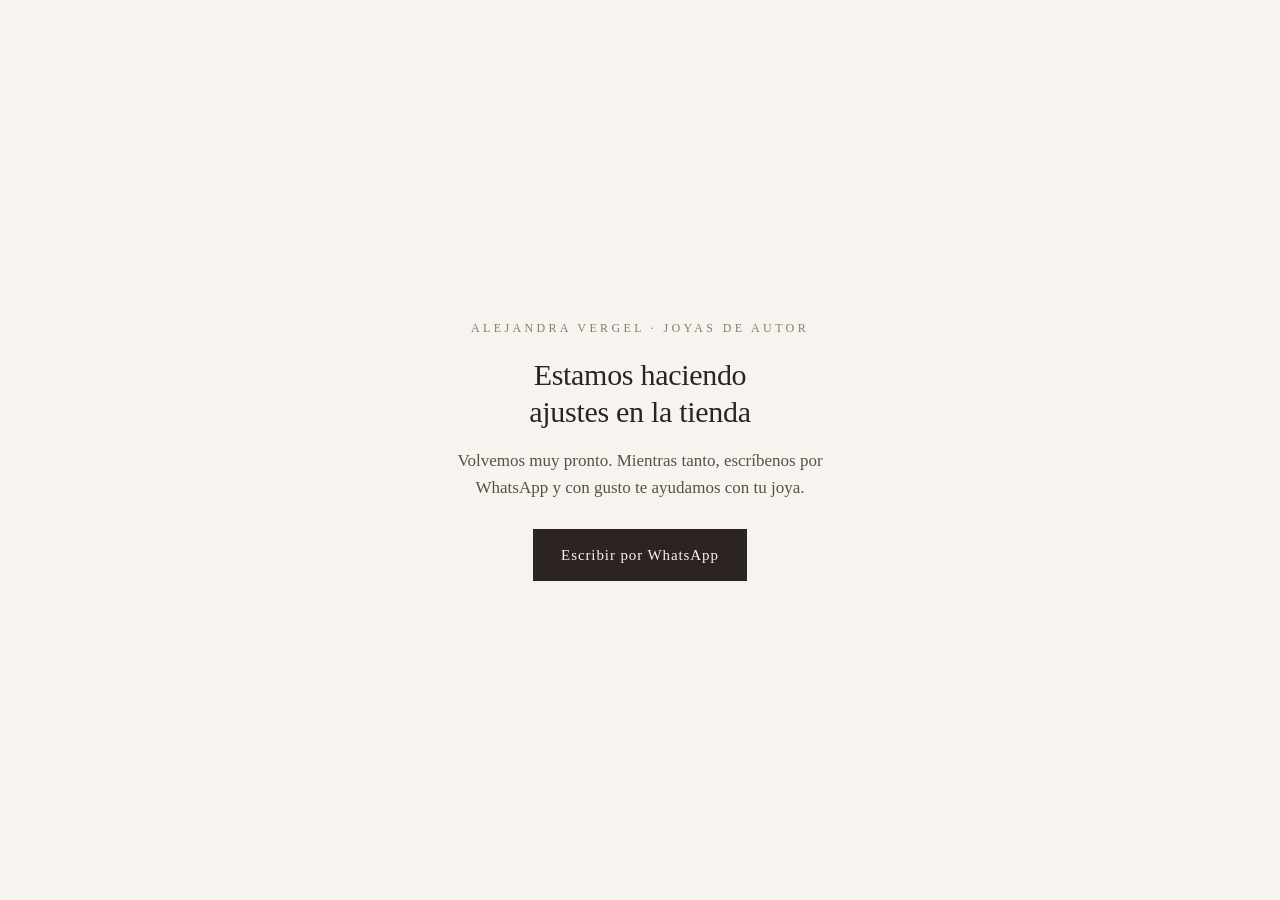
==== commit b1647b78: "Cierre temporal de la tienda al publico (solo admin) Aviso "Estamos haciendo ajustes" con enlace a W" ====
--- a/index.html
+++ b/index.html
@@ -1,6 +1,7 @@
 <!DOCTYPE html>
 <html lang="es">
 <head>
+<script src="mantenimiento.js?v=1"></script>
 <!-- Meta Pixel Code -->
 <script>
 !function(f,b,e,v,n,t,s)
